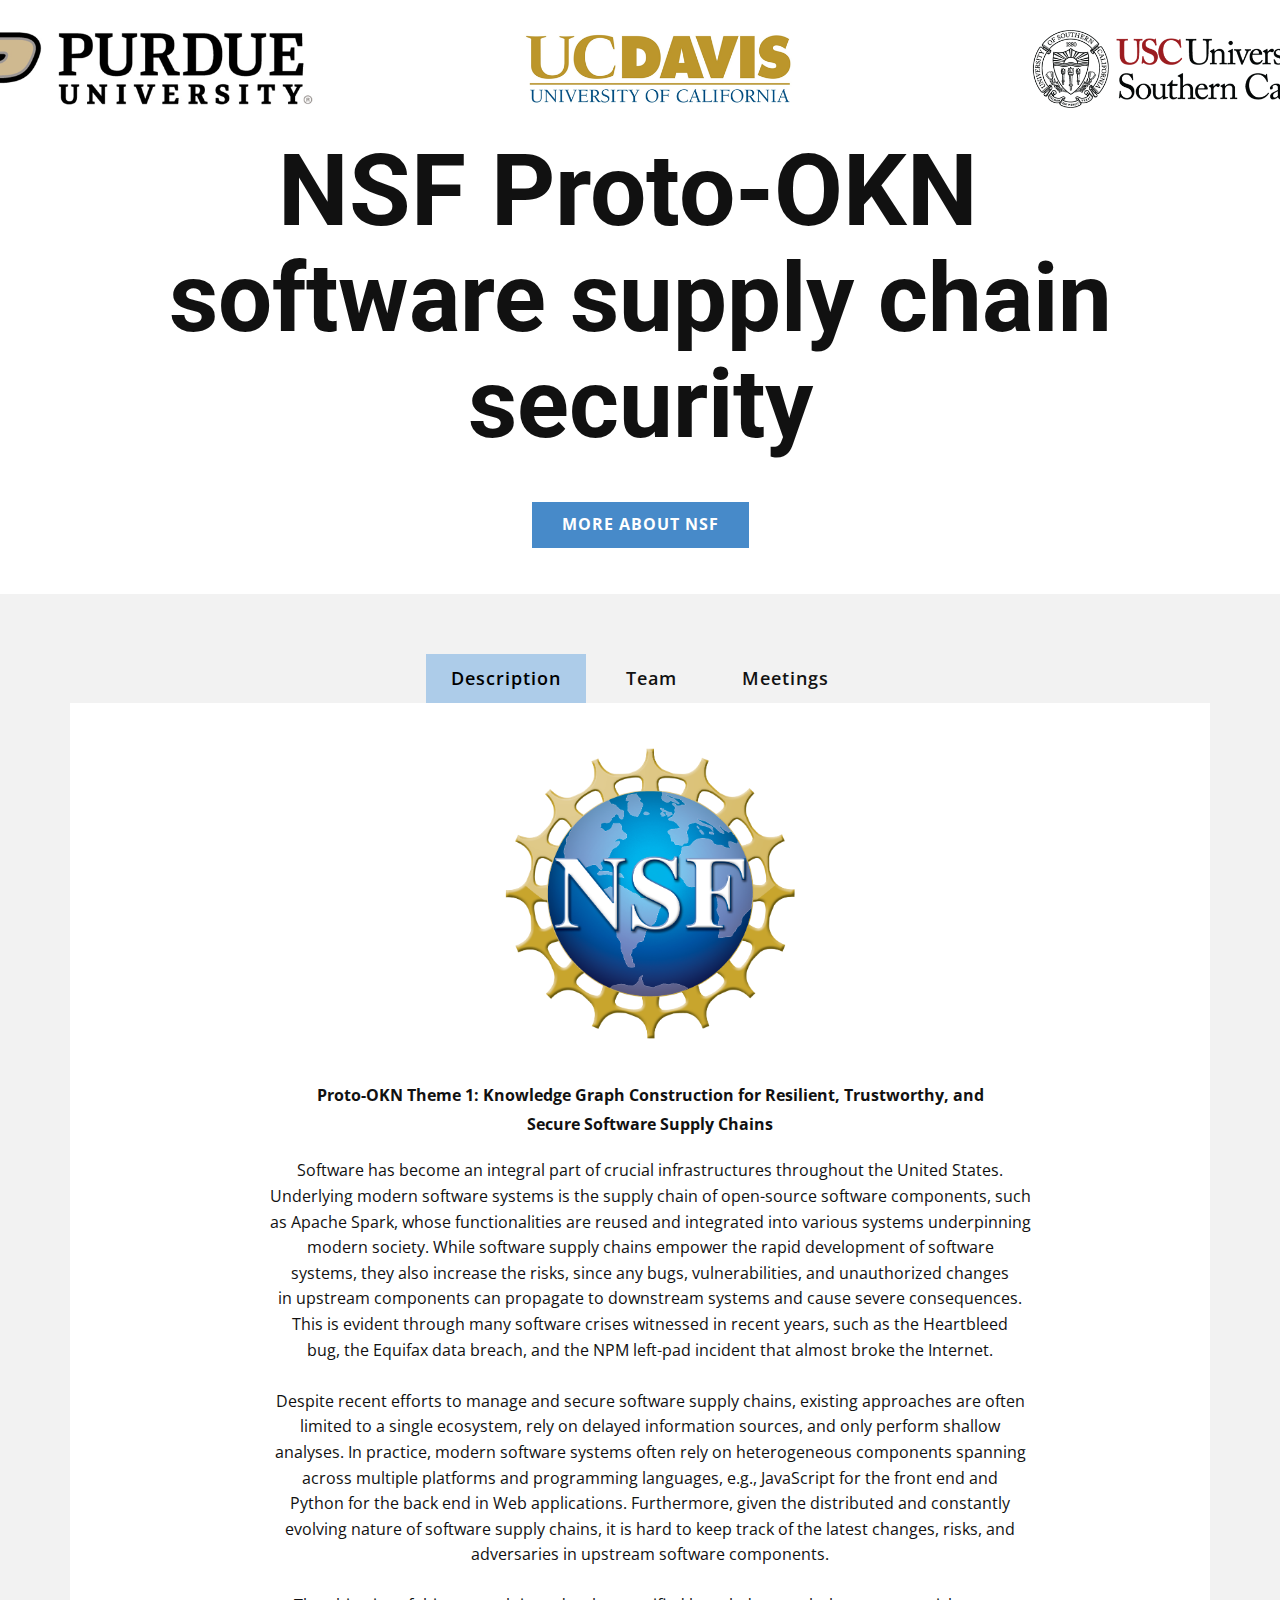
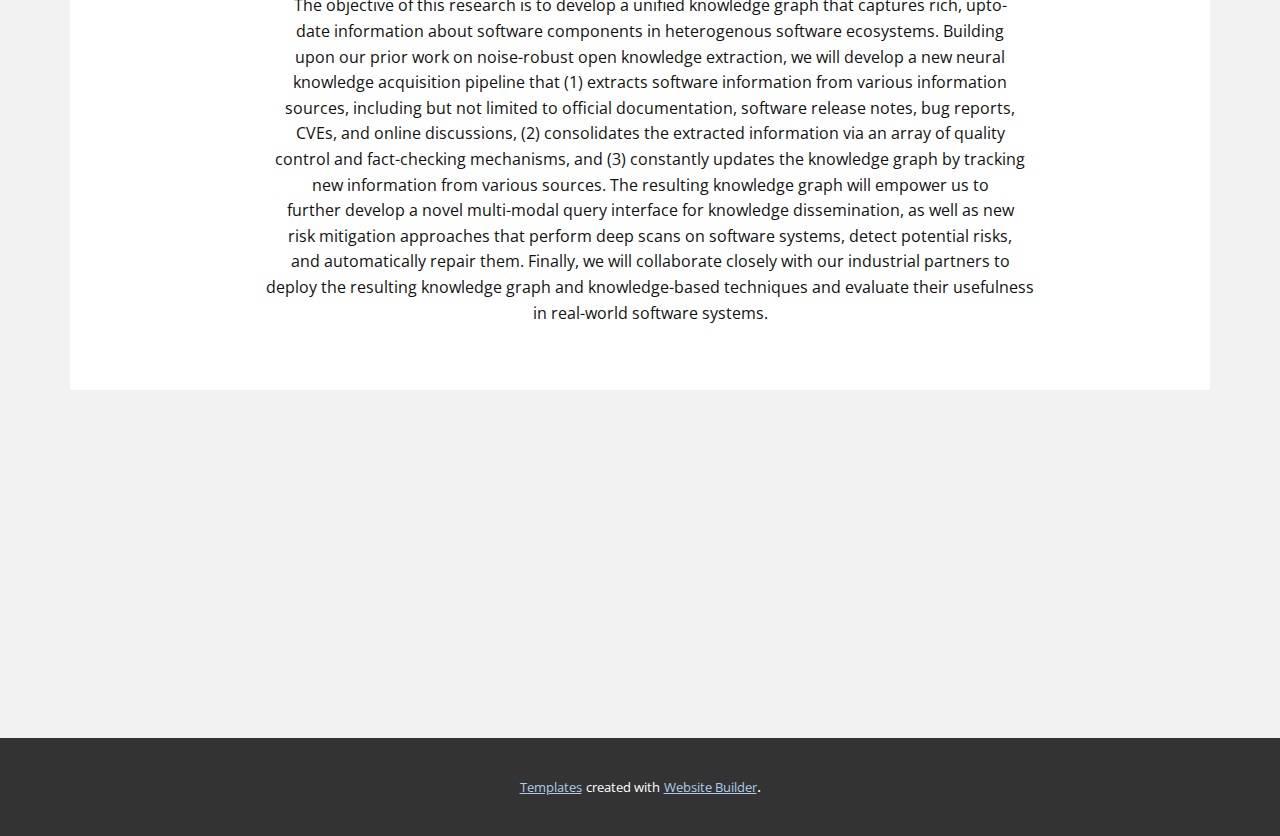
==== index.html @ a01bc88b "Add files via upload" ====
<!DOCTYPE html>
<html style="font-size: 16px;" lang="en"><head>
    <meta name="viewport" content="width=device-width, initial-scale=1.0">
    <meta charset="utf-8">
    <meta name="keywords" content="​NSF Proto-OKN&nbsp;software supply chain security">
    <meta name="description" content="">
    <title>Page 3</title>
    <link rel="stylesheet" href="nicepage.css" media="screen">
<link rel="stylesheet" href="Page-3.css" media="screen">
    <script class="u-script" type="text/javascript" src="jquery-1.9.1.min.js" defer=""></script>
    <script class="u-script" type="text/javascript" src="nicepage.js" defer=""></script>
    <meta name="generator" content="Nicepage 6.2.4, nicepage.com">
    <link id="u-theme-google-font" rel="stylesheet" href="https://fonts.googleapis.com/css?family=Roboto:100,100i,300,300i,400,400i,500,500i,700,700i,900,900i|Open+Sans:300,300i,400,400i,500,500i,600,600i,700,700i,800,800i">
    <link id="u-page-google-font" rel="stylesheet" href="https://fonts.googleapis.com/css?family=Oswald:200,300,400,500,600,700">
    
    
    
    
    
    <script type="application/ld+json">{
		"@context": "http://schema.org",
		"@type": "Organization",
		"name": "",
		"url": "/"
}</script>
    <meta name="theme-color" content="#478ac9">
    <meta property="og:title" content="Page 3">
    <meta property="og:type" content="website">
    <link rel="canonical" href="/">
  <meta data-intl-tel-input-cdn-path="intlTelInput/"></head>
  <body data-home-page="https://website6119954.nicepage.io/Page-3.html?version=a9d114f5-a11d-9f4c-55d5-42180e712c3d" data-home-page-title="Page 3" data-path-to-root="./" data-include-products="false" class="u-body u-xl-mode" data-lang="en">
    <section class="u-align-center u-clearfix u-section-1" src="" id="sec-9724">
      <div class="u-clearfix u-sheet u-sheet-1">
        <div class="u-gallery u-layout-grid u-lightbox u-no-transition u-show-text-none u-gallery-1">
          <div class="u-gallery-inner u-gallery-inner-1">
            <div class="u-effect-hover-zoom u-gallery-item u-shape-rectangle" data-animation-name="" data-animation-duration="0" data-animation-delay="0" data-animation-direction="" data-href="https://www.purdue.edu/" data-target="_blank">
              <div class="u-back-slide">
                <img class="u-back-image u-expanded u-image-contain" src="images/image-1.png" data-image-width="664" data-image-height="128">
              </div>
              <div class="u-over-slide u-shading u-over-slide-1"></div>
            </div>
            <div class="u-effect-hover-zoom u-gallery-item u-shape-rectangle" data-animation-name="" data-animation-duration="0" data-animation-delay="0" data-animation-direction="" data-href="https://www.ucdavis.edu/" data-target="_blank">
              <div class="u-back-slide">
                <img class="u-back-image u-expanded u-image-contain" src="images/image-2.png" data-image-width="518" data-image-height="149">
              </div>
              <div class="u-over-slide u-shading u-over-slide-2"></div>
            </div>
            <div class="u-effect-hover-zoom u-gallery-item u-shape-rectangle" data-animation-name="" data-animation-duration="0" data-animation-delay="0" data-animation-direction="" data-href="https://www.usc.edu/" data-target="_blank">
              <div class="u-back-slide">
                <img class="u-back-image u-expanded u-image-contain" src="images/image-3.png" data-image-width="656" data-image-height="151">
              </div>
              <div class="u-over-slide u-shading u-over-slide-3"></div>
            </div>
          </div>
        </div>
        <h1 class="u-hover-feature u-text u-title u-text-1">
          <span style="font-size: 6.25rem;">NSF Proto-OKN</span>&nbsp;<br>software supply chain security
        </h1>
        <a href="https://www.nsf.gov/" class="u-btn u-button-style u-hover-palette-1-dark-1 u-palette-1-base u-btn-1" target="_blank">More about nsf</a>
      </div>
      
    </section>
    <section class="u-align-center u-clearfix u-container-align-left u-grey-5 u-section-2" id="carousel_9026">
      <div class="u-clearfix u-sheet u-sheet-1">
        <div class="u-expanded-width u-tab-links-align-center u-tabs u-tabs-1">
          <ul class="u-spacing-15 u-tab-list u-unstyled" role="tablist"><li class="u-tab-item" role="presentation"><a class="active u-active-palette-1-light-2 u-button-style u-tab-link u-text-active-black u-text-body-color u-text-hover-grey-75 u-tab-link-1" id="link-tab-0da5" href="#tab-0da5" role="tab" aria-controls="tab-0da5" aria-selected="true">Description</a>
</li><li class="u-tab-item" role="presentation"><a class="u-active-palette-1-light-2 u-button-style u-tab-link u-text-active-black u-text-body-color u-text-hover-grey-75 u-tab-link-2" id="link-tab-14b7" href="#tab-14b7" role="tab" aria-controls="tab-14b7" aria-selected="false">Team</a>
</li><li class="u-tab-item" role="presentation"><a class="u-active-palette-1-light-2 u-button-style u-tab-link u-text-active-black u-text-body-color u-text-hover-grey-75 u-tab-link-3" id="link-tab-2917" href="#tab-2917" role="tab" aria-controls="tab-2917" aria-selected="false">Meetings</a>
</li></ul>
          <div class="u-tab-content">
            <div class="u-align-center u-container-style u-tab-active u-tab-pane u-white u-tab-pane-1" id="tab-0da5" role="tabpanel" aria-labelledby="link-tab-0da5">
              <div class="u-container-layout u-container-layout-1">
                <img class="u-image u-image-contain u-image-default u-image-1" src="images/image.png" alt="" data-image-width="1722" data-image-height="1731">
                <p class="u-text u-text-1" spellcheck="false"> Proto-OKN Theme 1: Knowledge Graph Construction for Resilient, Trustworthy, and <br>Secure Software Supply Chains
                </p>
                <p class="u-hover-feature u-text u-text-2"> Software has become an integral part of crucial infrastructures throughout the United States. Underlying modern software systems is the supply chain of open-source software components, such <br>as Apache Spark, whose functionalities are reused and integrated into various systems underpinning <br>modern society. While software supply chains empower the rapid development of software <br>systems, they also increase the risks, since any bugs, vulnerabilities, and unauthorized changes <br>in upstream components can propagate to downstream systems and cause severe consequences. <br>This is evident through many software crises witnessed in recent years, such as the Heartbleed <br>bug, the Equifax data breach, and the NPM left-pad incident that almost broke the Internet. <br>
                  <br>Despite recent efforts to manage and secure software supply chains, existing approaches are often <br>limited to a single ecosystem, rely on delayed information sources, and only perform shallow <br>analyses. In practice, modern software systems often rely on heterogeneous components spanning <br>across multiple platforms and programming languages, e.g., JavaScript for the front end and <br>Python for the back end in Web applications. Furthermore, given the distributed and constantly <br>evolving nature of software supply chains, it is hard to keep track of the latest changes, risks, and <br>adversaries in upstream software components.<br>
                  <br>The objective of this research is to develop a unified knowledge graph that captures rich, upto- <br>date information about software components in heterogenous software ecosystems. Building <br>upon our prior work on noise-robust open knowledge extraction, we will develop a new neural <br>knowledge acquisition pipeline that (1) extracts software information from various information <br>sources, including but not limited to official documentation, software release notes, bug reports, <br>CVEs, and online discussions, (2) consolidates the extracted information via an array of quality <br>control and fact-checking mechanisms, and (3) constantly updates the knowledge graph by tracking <br>new information from various sources. The resulting knowledge graph will empower us to <br>further develop a novel multi-modal query interface for knowledge dissemination, as well as new <br>risk mitigation approaches that perform deep scans on software systems, detect potential risks, <br>and automatically repair them. Finally, we will collaborate closely with our industrial partners to <br>deploy the resulting knowledge graph and knowledge-based techniques and evaluate their usefulness <br>in real-world software systems.
                </p>
              </div>
            </div>
            <div class="u-align-center u-container-style u-tab-pane u-white u-tab-pane-2" id="tab-14b7" role="tabpanel" aria-labelledby="link-tab-14b7">
              <div class="u-container-layout u-container-layout-2">
                <div class="u-expanded-width u-list u-list-1">
                  <div class="u-repeater u-repeater-1">
                    <div class="u-align-center u-border-8 u-border-no-bottom u-border-no-right u-border-no-top u-border-palette-1-base u-container-style u-grey-5 u-hover-feature u-list-item u-opacity u-opacity-60 u-repeater-item u-shape-rectangle u-list-item-1" data-href="https://tianyi-zhang.github.io/" data-target="_blank">
                      <div class="u-container-layout u-similar-container u-container-layout-3">
                        <h3 class="u-align-left u-text u-text-black u-text-3" spellcheck="false">Tianyi Zhang</h3>
                        <p class="u-align-left u-text u-text-grey-30 u-text-4"> Purdue University</p>
                      </div>
                    </div>
                    <div class="u-align-center u-border-8 u-border-no-bottom u-border-no-right u-border-no-top u-border-palette-1-base u-container-style u-grey-5 u-hover-feature u-list-item u-opacity u-opacity-60 u-repeater-item u-shape-rectangle u-list-item-2" data-href="https://muhaochen.github.io/" data-target="_blank">
                      <div class="u-container-layout u-similar-container u-container-layout-4">
                        <h3 class="u-align-left u-text u-text-black u-text-5" spellcheck="false">Muhao Chen</h3>
                        <p class="u-align-left u-text u-text-grey-30 u-text-6" spellcheck="false"> University of Southern California</p>
                      </div>
                    </div>
                    <div class="u-align-center u-border-8 u-border-no-bottom u-border-no-right u-border-no-top u-border-palette-1-base u-container-style u-grey-5 u-list-item u-opacity u-opacity-60 u-repeater-item u-shape-rectangle u-list-item-3" data-href="https://www.cs.purdue.edu/homes/xyzhang/" data-target="_blank">
                      <div class="u-container-layout u-similar-container u-container-layout-5">
                        <h3 class="u-align-left u-text u-text-black u-text-7" spellcheck="false">Xiangyu Zhang</h3>
                        <p class="u-align-left u-text u-text-grey-30 u-text-8"> Purdue University</p>
                      </div>
                    </div>
                    <div class="u-align-center u-border-8 u-border-no-bottom u-border-no-right u-border-no-top u-border-palette-1-base u-container-style u-grey-5 u-hover-feature u-list-item u-opacity u-opacity-60 u-repeater-item u-shape-rectangle u-list-item-4" data-href="https://shanzhenren.github.io/" data-target="_blank">
                      <div class="u-container-layout u-similar-container u-container-layout-6">
                        <h3 class="u-align-left u-text u-text-black u-text-9" spellcheck="false">Xiang Ren</h3>
                        <p class="u-align-left u-text u-text-grey-30 u-text-10"> University of Southern California</p>
                      </div>
                    </div>
                    <div class="u-align-center u-border-8 u-border-no-bottom u-border-no-right u-border-no-top u-border-palette-1-base u-container-style u-grey-5 u-list-item u-opacity u-opacity-60 u-repeater-item u-shape-rectangle u-list-item-5">
                      <div class="u-container-layout u-similar-container u-container-layout-7">
                        <h3 class="u-align-left u-text u-text-black u-text-11" spellcheck="false"> Hadi Askari</h3>
                        <p class="u-align-left u-text u-text-grey-30 u-text-12"> University of California, Davis</p>
                      </div>
                    </div>
                    <div class="u-align-center u-border-8 u-border-no-bottom u-border-no-right u-border-no-top u-border-palette-1-base u-container-style u-grey-5 u-list-item u-opacity u-opacity-60 u-repeater-item u-shape-rectangle u-list-item-6">
                      <div class="u-container-layout u-similar-container u-container-layout-8">
                        <h3 class="u-align-left u-text u-text-black u-text-13" spellcheck="false">Shushan Arakelyan</h3>
                        <p class="u-align-left u-text u-text-grey-30 u-text-14"> University of Southern California</p>
                      </div>
                    </div>
                    <div class="u-align-center u-border-8 u-border-no-bottom u-border-no-right u-border-no-top u-border-palette-1-base u-container-style u-grey-5 u-list-item u-opacity u-opacity-60 u-repeater-item u-shape-rectangle u-list-item-7">
                      <div class="u-container-layout u-similar-container u-container-layout-9">
                        <h3 class="u-align-left u-text u-text-black u-text-15" spellcheck="false"> Bonan Kou</h3>
                        <p class="u-align-left u-text u-text-grey-30 u-text-16"> Purdue University</p>
                      </div>
                    </div>
                    <div class="u-align-center u-border-8 u-border-no-bottom u-border-no-right u-border-no-top u-border-palette-1-base u-container-style u-grey-5 u-list-item u-opacity u-opacity-60 u-repeater-item u-shape-rectangle u-list-item-8">
                      <div class="u-container-layout u-similar-container u-container-layout-10">
                        <h3 class="u-align-left u-text u-text-black u-text-17" spellcheck="false">Yifeng Di</h3>
                        <p class="u-align-left u-text u-text-grey-30 u-text-18"> Purdue University</p>
                      </div>
                    </div>
                    <div class="u-align-center u-border-8 u-border-no-bottom u-border-no-right u-border-no-top u-border-palette-1-base u-container-style u-grey-5 u-list-item u-opacity u-opacity-60 u-repeater-item u-shape-rectangle u-list-item-9">
                      <div class="u-container-layout u-similar-container u-container-layout-11">
                        <h3 class="u-align-left u-text u-text-black u-text-19" spellcheck="false">Yuan Tian</h3>
                        <p class="u-align-left u-text u-text-grey-30 u-text-20"> Purdue University</p>
                      </div>
                    </div>
                    <div class="u-align-center u-border-8 u-border-no-bottom u-border-no-right u-border-no-top u-border-palette-1-base u-container-style u-grey-5 u-list-item u-opacity u-opacity-60 u-repeater-item u-shape-rectangle u-list-item-10">
                      <div class="u-container-layout u-similar-container u-container-layout-12">
                        <h3 class="u-align-left u-text u-text-black u-text-21" spellcheck="false"> Kalyan Salkar</h3>
                        <p class="u-align-left u-text u-text-grey-30 u-text-22">Purdue University</p>
                      </div>
                    </div>
                  </div>
                </div>
              </div>
            </div>
            <div class="u-align-center u-container-style u-tab-pane u-white u-tab-pane-3" id="tab-2917" role="tabpanel" aria-labelledby="link-tab-2917">
              <div class="u-container-layout u-container-layout-13">
                <h4 class="u-text u-text-default u-text-23">Tursday 7:00 PM Thursday</h4>
                <p class="u-text u-text-default u-text-24">Every other week</p>
              </div>
            </div>
          </div>
        </div>
      </div>
      
      
      
      
    </section>
    <section class="u-align-center u-clearfix u-grey-5 u-section-3" id="carousel_5233">
      <div class="u-clearfix u-sheet u-sheet-1"></div>
    </section>
    
    
    
    
    <section class="u-backlink u-clearfix u-grey-80">
      <a class="u-link" href="https://nicepage.com/templates" target="_blank">
        <span>Templates</span>
      </a>
      <p class="u-text">
        <span>created with</span>
      </p>
      <a class="u-link" href="https://nicepage.com/website-builder" target="_blank">
        <span>Website Builder</span>
      </a>. 
    </section>
  
</body></html>
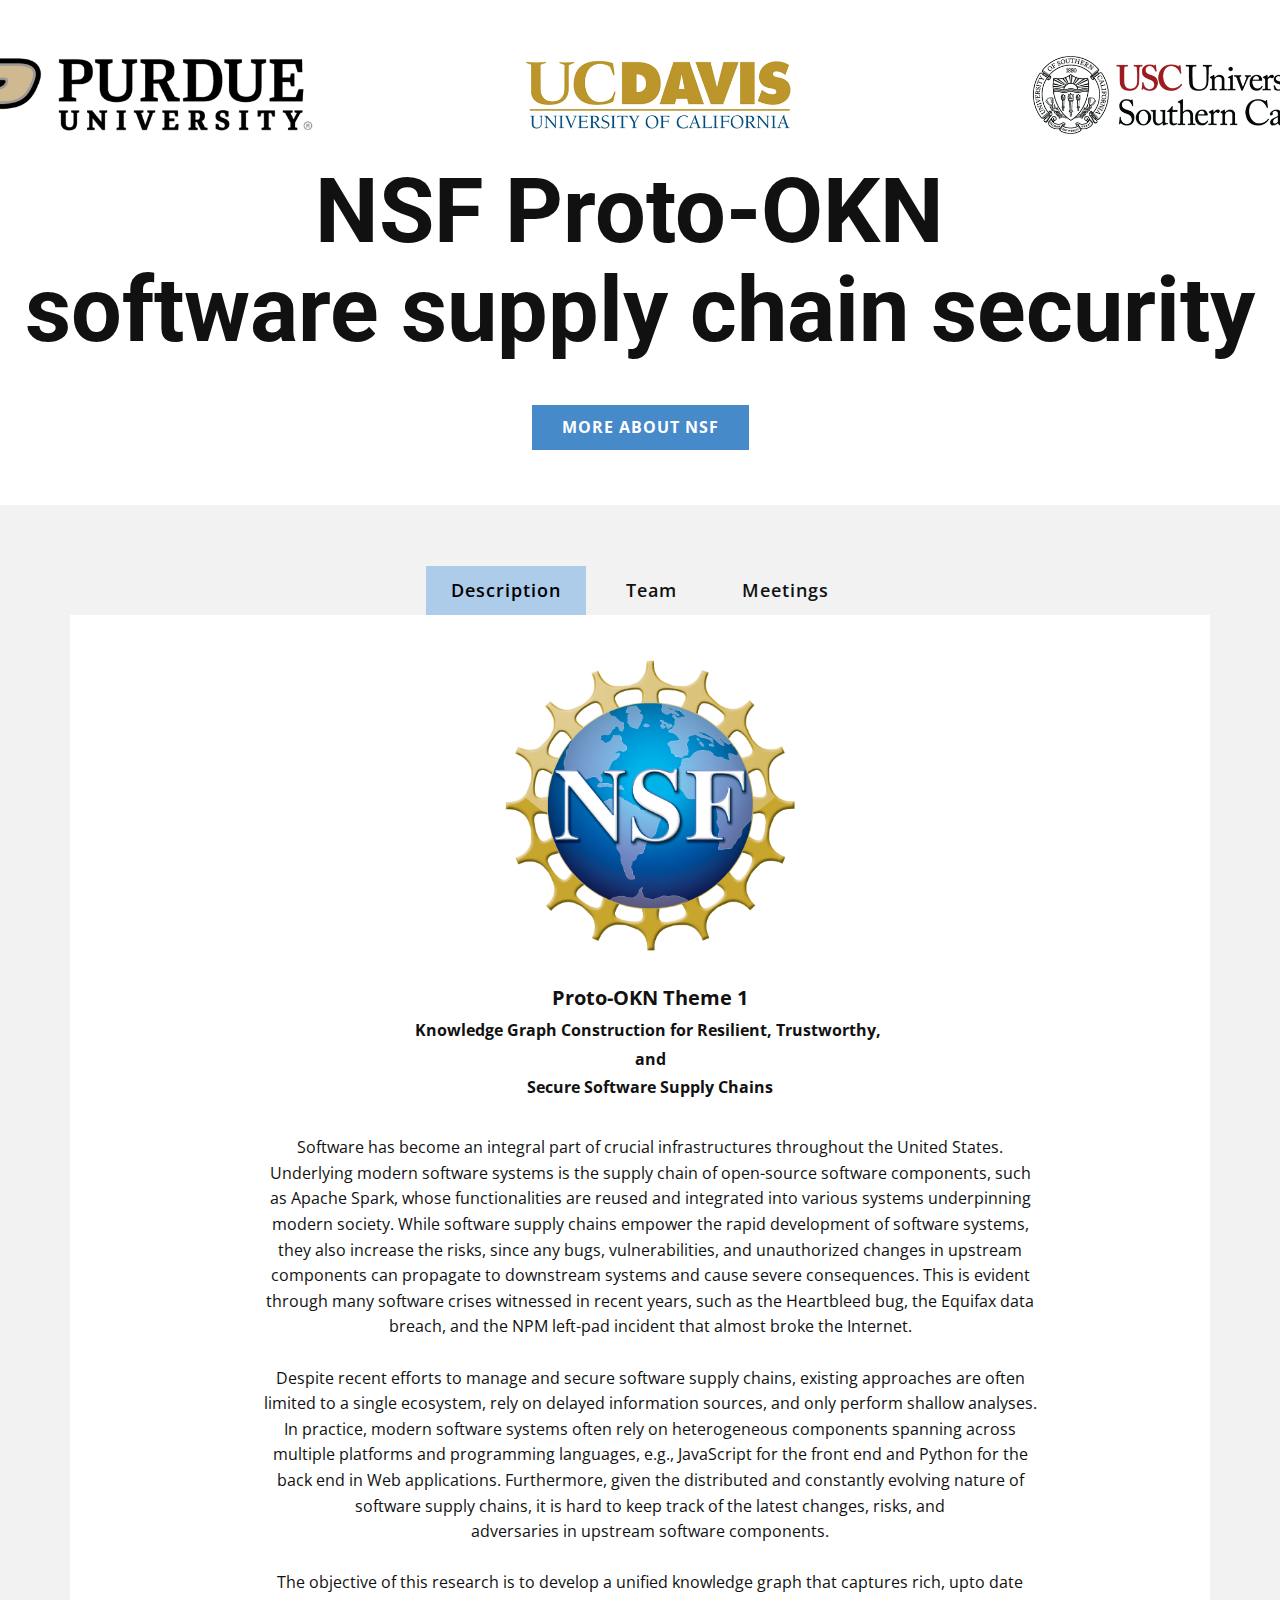
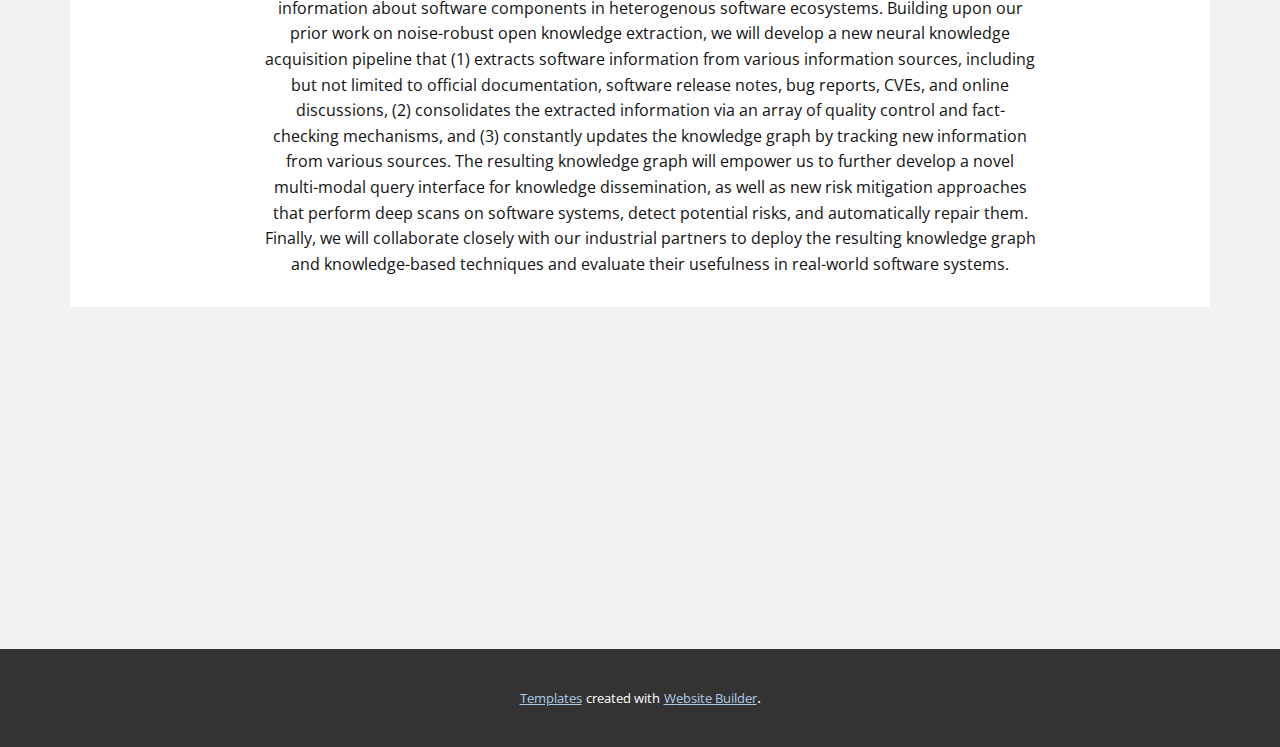
==== commit 7ccfdf1d: "Add files via upload" ====
--- a/index.html
+++ b/index.html
@@ -4,12 +4,12 @@
     <meta charset="utf-8">
     <meta name="keywords" content="​NSF Proto-OKN&nbsp;software supply chain security">
     <meta name="description" content="">
-    <title>Page 3</title>
+    <title>NSF - software chain supply</title>
     <link rel="stylesheet" href="nicepage.css" media="screen">
-<link rel="stylesheet" href="Page-3.css" media="screen">
-    <script class="u-script" type="text/javascript" src="jquery-1.9.1.min.js" defer=""></script>
+<link rel="stylesheet" href="NSF---software-chain-supply.css" media="screen">
+    <script class="u-script" type="text/javascript" src="jquery.js" defer=""></script>
     <script class="u-script" type="text/javascript" src="nicepage.js" defer=""></script>
-    <meta name="generator" content="Nicepage 6.2.4, nicepage.com">
+    <meta name="generator" content="Nicepage 6.2.1, nicepage.com">
     <link id="u-theme-google-font" rel="stylesheet" href="https://fonts.googleapis.com/css?family=Roboto:100,100i,300,300i,400,400i,500,500i,700,700i,900,900i|Open+Sans:300,300i,400,400i,500,500i,600,600i,700,700i,800,800i">
     <link id="u-page-google-font" rel="stylesheet" href="https://fonts.googleapis.com/css?family=Oswald:200,300,400,500,600,700">
     
@@ -20,18 +20,16 @@
     <script type="application/ld+json">{
 		"@context": "http://schema.org",
 		"@type": "Organization",
-		"name": "",
-		"url": "/"
+		"name": "WebSite6119954"
 }</script>
     <meta name="theme-color" content="#478ac9">
-    <meta property="og:title" content="Page 3">
+    <meta property="og:title" content="NSF - software chain supply">
     <meta property="og:type" content="website">
-    <link rel="canonical" href="/">
   <meta data-intl-tel-input-cdn-path="intlTelInput/"></head>
-  <body data-home-page="https://website6119954.nicepage.io/Page-3.html?version=a9d114f5-a11d-9f4c-55d5-42180e712c3d" data-home-page-title="Page 3" data-path-to-root="./" data-include-products="false" class="u-body u-xl-mode" data-lang="en">
+  <body data-home-page="NSF---software-chain-supply.html" data-home-page-title="NSF - software chain supply" data-path-to-root="./" data-include-products="false" class="u-body u-xl-mode" data-lang="en">
     <section class="u-align-center u-clearfix u-section-1" src="" id="sec-9724">
-      <div class="u-clearfix u-sheet u-sheet-1">
-        <div class="u-gallery u-layout-grid u-lightbox u-no-transition u-show-text-none u-gallery-1">
+      <div class="u-clearfix u-sheet u-valign-middle-lg u-valign-middle-xl u-sheet-1">
+        <div class="u-expanded-width-lg u-expanded-width-md u-expanded-width-sm u-expanded-width-xs u-gallery u-hidden-md u-hidden-sm u-layout-grid u-lightbox u-no-transition u-show-text-none u-gallery-1">
           <div class="u-gallery-inner u-gallery-inner-1">
             <div class="u-effect-hover-zoom u-gallery-item u-shape-rectangle" data-animation-name="" data-animation-duration="0" data-animation-delay="0" data-animation-direction="" data-href="https://www.purdue.edu/" data-target="_blank">
               <div class="u-back-slide">
@@ -53,14 +51,121 @@
             </div>
           </div>
         </div>
-        <h1 class="u-hover-feature u-text u-title u-text-1">
-          <span style="font-size: 6.25rem;">NSF Proto-OKN</span>&nbsp;<br>software supply chain security
+        <h1 class="u-hidden-md u-hidden-sm u-hidden-xs u-hover-feature u-text u-title u-text-1"> NSF Proto-OKN&nbsp;<br>software supply chain security
         </h1>
         <a href="https://www.nsf.gov/" class="u-btn u-button-style u-hover-palette-1-dark-1 u-palette-1-base u-btn-1" target="_blank">More about nsf</a>
+        <div class="custom-expanded u-expanded-width-lg u-expanded-width-md u-gallery u-hidden-lg u-hidden-md u-hidden-xl u-hidden-xs u-layout-horizontal u-lightbox u-no-transition u-show-text-none u-width-fixed u-gallery-2" id="carousel-a2e9">
+          <div class="u-gallery-inner u-gallery-inner-2" role="listbox"><div class="u-effect-hover-zoom u-gallery-item u-shape-rectangle u-gallery-item-4" data-animation-name="" data-animation-duration="0" data-animation-delay="0" data-animation-direction="" data-href="https://www.purdue.edu/" data-target="_blank"><div class="u-back-slide"><img class="u-back-image u-image-contain u-back-image-4" src="images/image-1.png" data-image-width="664" data-image-height="128">
+</div><div class="u-align-center-sm u-align-center-xs u-over-slide u-shading u-over-slide-4"></div>
+</div><div class="u-effect-hover-zoom u-gallery-item u-shape-rectangle u-gallery-item-5" data-animation-name="" data-animation-duration="0" data-animation-delay="0" data-animation-direction="" data-href="https://www.ucdavis.edu/" data-target="_blank"><div class="u-back-slide"><img class="u-back-image u-image-contain u-back-image-5" src="images/image-2.png" data-image-width="518" data-image-height="149">
+</div><div class="u-align-center-sm u-align-center-xs u-over-slide u-shading u-over-slide-5"></div>
+</div><div class="u-effect-hover-zoom u-gallery-item u-shape-rectangle u-gallery-item-6" data-animation-name="" data-animation-duration="0" data-animation-delay="0" data-animation-direction="" data-href="https://www.usc.edu/" data-target="_blank"><div class="u-back-slide"><img class="u-back-image u-image-contain u-back-image-6" src="images/image-3.png" data-image-width="656" data-image-height="151">
+</div><div class="u-align-center-sm u-align-center-xs u-over-slide u-shading u-over-slide-6"></div>
+</div></div>
+          <a class="u-absolute-vcenter u-gallery-nav u-gallery-nav-prev u-grey-70 u-icon-circle u-opacity u-opacity-70 u-spacing-10 u-text-white u-gallery-nav-1" href="#" role="button">
+            <span aria-hidden="true">
+              <svg viewBox="0 0 451.847 451.847"><path d="M97.141,225.92c0-8.095,3.091-16.192,9.259-22.366L300.689,9.27c12.359-12.359,32.397-12.359,44.751,0
+c12.354,12.354,12.354,32.388,0,44.748L173.525,225.92l171.903,171.909c12.354,12.354,12.354,32.391,0,44.744
+c-12.354,12.365-32.386,12.365-44.745,0l-194.29-194.281C100.226,242.115,97.141,234.018,97.141,225.92z"></path></svg>
+            </span>
+            <span class="sr-only">
+              <svg viewBox="0 0 451.847 451.847"><path d="M97.141,225.92c0-8.095,3.091-16.192,9.259-22.366L300.689,9.27c12.359-12.359,32.397-12.359,44.751,0
+c12.354,12.354,12.354,32.388,0,44.748L173.525,225.92l171.903,171.909c12.354,12.354,12.354,32.391,0,44.744
+c-12.354,12.365-32.386,12.365-44.745,0l-194.29-194.281C100.226,242.115,97.141,234.018,97.141,225.92z"></path></svg>
+            </span>
+          </a>
+          <a class="u-absolute-vcenter u-gallery-nav u-gallery-nav-next u-grey-70 u-icon-circle u-opacity u-opacity-70 u-spacing-10 u-text-white u-gallery-nav-2" href="#" role="button">
+            <span aria-hidden="true">
+              <svg viewBox="0 0 451.846 451.847"><path d="M345.441,248.292L151.154,442.573c-12.359,12.365-32.397,12.365-44.75,0c-12.354-12.354-12.354-32.391,0-44.744
+L278.318,225.92L106.409,54.017c-12.354-12.359-12.354-32.394,0-44.748c12.354-12.359,32.391-12.359,44.75,0l194.287,194.284
+c6.177,6.18,9.262,14.271,9.262,22.366C354.708,234.018,351.617,242.115,345.441,248.292z"></path></svg>
+            </span>
+            <span class="sr-only">
+              <svg viewBox="0 0 451.846 451.847"><path d="M345.441,248.292L151.154,442.573c-12.359,12.365-32.397,12.365-44.75,0c-12.354-12.354-12.354-32.391,0-44.744
+L278.318,225.92L106.409,54.017c-12.354-12.359-12.354-32.394,0-44.748c12.354-12.359,32.391-12.359,44.75,0l194.287,194.284
+c6.177,6.18,9.262,14.271,9.262,22.366C354.708,234.018,351.617,242.115,345.441,248.292z"></path></svg>
+            </span>
+          </a>
+        </div>
+        <div class="custom-expanded u-expanded-width-lg u-expanded-width-md u-gallery u-hidden-lg u-hidden-md u-hidden-sm u-hidden-xl u-layout-horizontal u-lightbox u-no-transition u-show-text-none u-width-fixed u-gallery-3" id="carousel-a2e9">
+          <div class="u-gallery-inner u-gallery-inner-3" role="listbox"><div class="u-effect-hover-zoom u-gallery-item u-shape-rectangle u-gallery-item-7" data-animation-name="" data-animation-duration="0" data-animation-delay="0" data-animation-direction="" data-href="https://www.purdue.edu/" data-target="_blank"><div class="u-back-slide"><img class="u-back-image u-image-contain u-back-image-7" src="images/image-1.png" data-image-width="664" data-image-height="128">
+</div><div class="u-align-center-sm u-align-center-xs u-over-slide u-shading u-over-slide-7"></div>
+</div><div class="u-effect-hover-zoom u-gallery-item u-shape-rectangle u-gallery-item-8" data-animation-name="" data-animation-duration="0" data-animation-delay="0" data-animation-direction="" data-href="https://www.ucdavis.edu/" data-target="_blank"><div class="u-back-slide"><img class="u-back-image u-image-contain u-back-image-8" src="images/image-2.png" data-image-width="518" data-image-height="149">
+</div><div class="u-align-center-sm u-align-center-xs u-over-slide u-shading u-over-slide-8"></div>
+</div><div class="u-effect-hover-zoom u-gallery-item u-shape-rectangle u-gallery-item-9" data-animation-name="" data-animation-duration="0" data-animation-delay="0" data-animation-direction="" data-href="https://www.usc.edu/" data-target="_blank"><div class="u-back-slide"><img class="u-back-image u-image-contain u-back-image-9" src="images/image-3.png" data-image-width="656" data-image-height="151">
+</div><div class="u-align-center-sm u-align-center-xs u-over-slide u-shading u-over-slide-9"></div>
+</div></div>
+          <a class="u-absolute-vcenter u-gallery-nav u-gallery-nav-prev u-grey-70 u-icon-circle u-opacity u-opacity-70 u-spacing-10 u-text-white u-gallery-nav-3" href="#" role="button">
+            <span aria-hidden="true">
+              <svg viewBox="0 0 451.847 451.847"><path d="M97.141,225.92c0-8.095,3.091-16.192,9.259-22.366L300.689,9.27c12.359-12.359,32.397-12.359,44.751,0
+c12.354,12.354,12.354,32.388,0,44.748L173.525,225.92l171.903,171.909c12.354,12.354,12.354,32.391,0,44.744
+c-12.354,12.365-32.386,12.365-44.745,0l-194.29-194.281C100.226,242.115,97.141,234.018,97.141,225.92z"></path></svg>
+            </span>
+            <span class="sr-only">
+              <svg viewBox="0 0 451.847 451.847"><path d="M97.141,225.92c0-8.095,3.091-16.192,9.259-22.366L300.689,9.27c12.359-12.359,32.397-12.359,44.751,0
+c12.354,12.354,12.354,32.388,0,44.748L173.525,225.92l171.903,171.909c12.354,12.354,12.354,32.391,0,44.744
+c-12.354,12.365-32.386,12.365-44.745,0l-194.29-194.281C100.226,242.115,97.141,234.018,97.141,225.92z"></path></svg>
+            </span>
+          </a>
+          <a class="u-absolute-vcenter u-gallery-nav u-gallery-nav-next u-grey-70 u-icon-circle u-opacity u-opacity-70 u-spacing-10 u-text-white u-gallery-nav-4" href="#" role="button">
+            <span aria-hidden="true">
+              <svg viewBox="0 0 451.846 451.847"><path d="M345.441,248.292L151.154,442.573c-12.359,12.365-32.397,12.365-44.75,0c-12.354-12.354-12.354-32.391,0-44.744
+L278.318,225.92L106.409,54.017c-12.354-12.359-12.354-32.394,0-44.748c12.354-12.359,32.391-12.359,44.75,0l194.287,194.284
+c6.177,6.18,9.262,14.271,9.262,22.366C354.708,234.018,351.617,242.115,345.441,248.292z"></path></svg>
+            </span>
+            <span class="sr-only">
+              <svg viewBox="0 0 451.846 451.847"><path d="M345.441,248.292L151.154,442.573c-12.359,12.365-32.397,12.365-44.75,0c-12.354-12.354-12.354-32.391,0-44.744
+L278.318,225.92L106.409,54.017c-12.354-12.359-12.354-32.394,0-44.748c12.354-12.359,32.391-12.359,44.75,0l194.287,194.284
+c6.177,6.18,9.262,14.271,9.262,22.366C354.708,234.018,351.617,242.115,345.441,248.292z"></path></svg>
+            </span>
+          </a>
+        </div>
+        <h1 class="u-hidden-lg u-hidden-md u-hidden-xl u-hidden-xs u-hover-feature u-text u-title u-text-2"> NSF Proto-OKN&nbsp;<br>software supply chain security
+        </h1>
+        <div class="u-expanded-width-lg u-expanded-width-md u-expanded-width-sm u-expanded-width-xs u-gallery u-hidden-lg u-hidden-sm u-hidden-xl u-hidden-xs u-layout-horizontal u-lightbox u-no-transition u-show-text-none u-width-fixed u-gallery-4" id="carousel-c948">
+          <div class="u-gallery-inner u-gallery-inner-4" role="listbox"><div class="u-effect-hover-zoom u-gallery-item u-shape-rectangle u-gallery-item-10" data-animation-name="" data-animation-duration="0" data-animation-delay="0" data-animation-direction="" data-href="https://www.purdue.edu/" data-target="_blank"><div class="u-back-slide"><img class="u-back-image u-image-contain u-back-image-10" src="images/image-1.png" data-image-width="664" data-image-height="128">
+</div><div class="u-over-slide u-shading u-over-slide-10"></div>
+</div><div class="u-effect-hover-zoom u-gallery-item u-shape-rectangle u-gallery-item-11" data-animation-name="" data-animation-duration="0" data-animation-delay="0" data-animation-direction="" data-href="https://www.ucdavis.edu/" data-target="_blank"><div class="u-back-slide"><img class="u-back-image u-image-contain u-back-image-11" src="images/image-2.png" data-image-width="518" data-image-height="149">
+</div><div class="u-over-slide u-shading u-over-slide-11"></div>
+</div><div class="u-effect-hover-zoom u-gallery-item u-shape-rectangle u-gallery-item-12" data-animation-name="" data-animation-duration="0" data-animation-delay="0" data-animation-direction="" data-href="https://www.usc.edu/" data-target="_blank"><div class="u-back-slide"><img class="u-back-image u-image-contain u-back-image-12" src="images/image-3.png" data-image-width="656" data-image-height="151">
+</div><div class="u-over-slide u-shading u-over-slide-12"></div>
+</div></div>
+          <a class="u-absolute-vcenter u-gallery-nav u-gallery-nav-prev u-grey-70 u-icon-circle u-opacity u-opacity-70 u-spacing-10 u-text-white u-gallery-nav-5" href="#" role="button">
+            <span aria-hidden="true">
+              <svg viewBox="0 0 451.847 451.847"><path d="M97.141,225.92c0-8.095,3.091-16.192,9.259-22.366L300.689,9.27c12.359-12.359,32.397-12.359,44.751,0
+c12.354,12.354,12.354,32.388,0,44.748L173.525,225.92l171.903,171.909c12.354,12.354,12.354,32.391,0,44.744
+c-12.354,12.365-32.386,12.365-44.745,0l-194.29-194.281C100.226,242.115,97.141,234.018,97.141,225.92z"></path></svg>
+            </span>
+            <span class="sr-only">
+              <svg viewBox="0 0 451.847 451.847"><path d="M97.141,225.92c0-8.095,3.091-16.192,9.259-22.366L300.689,9.27c12.359-12.359,32.397-12.359,44.751,0
+c12.354,12.354,12.354,32.388,0,44.748L173.525,225.92l171.903,171.909c12.354,12.354,12.354,32.391,0,44.744
+c-12.354,12.365-32.386,12.365-44.745,0l-194.29-194.281C100.226,242.115,97.141,234.018,97.141,225.92z"></path></svg>
+            </span>
+          </a>
+          <a class="u-absolute-vcenter u-gallery-nav u-gallery-nav-next u-grey-70 u-icon-circle u-opacity u-opacity-70 u-spacing-10 u-text-white u-gallery-nav-6" href="#" role="button">
+            <span aria-hidden="true">
+              <svg viewBox="0 0 451.846 451.847"><path d="M345.441,248.292L151.154,442.573c-12.359,12.365-32.397,12.365-44.75,0c-12.354-12.354-12.354-32.391,0-44.744
+L278.318,225.92L106.409,54.017c-12.354-12.359-12.354-32.394,0-44.748c12.354-12.359,32.391-12.359,44.75,0l194.287,194.284
+c6.177,6.18,9.262,14.271,9.262,22.366C354.708,234.018,351.617,242.115,345.441,248.292z"></path></svg>
+            </span>
+            <span class="sr-only">
+              <svg viewBox="0 0 451.846 451.847"><path d="M345.441,248.292L151.154,442.573c-12.359,12.365-32.397,12.365-44.75,0c-12.354-12.354-12.354-32.391,0-44.744
+L278.318,225.92L106.409,54.017c-12.354-12.359-12.354-32.394,0-44.748c12.354-12.359,32.391-12.359,44.75,0l194.287,194.284
+c6.177,6.18,9.262,14.271,9.262,22.366C354.708,234.018,351.617,242.115,345.441,248.292z"></path></svg>
+            </span>
+          </a>
+        </div>
+        <h1 class="u-hidden-lg u-hidden-sm u-hidden-xl u-hidden-xs u-hover-feature u-text u-title u-text-3"> NSF Proto-OKN&nbsp;<br>software supply chain security
+        </h1>
+        <h1 class="u-hidden-lg u-hidden-md u-hidden-sm u-hidden-xl u-hover-feature u-text u-title u-text-4"> NSF Proto-OKN&nbsp;<br>software supply chain security
+        </h1>
       </div>
       
+      
+      
+      
     </section>
-    <section class="u-align-center u-clearfix u-container-align-left u-grey-5 u-section-2" id="carousel_9026">
+    <section class="u-align-center u-clearfix u-container-align-left-lg u-container-align-left-md u-container-align-left-sm u-container-align-left-xl u-grey-5 u-section-2" id="carousel_9026">
       <div class="u-clearfix u-sheet u-sheet-1">
         <div class="u-expanded-width u-tab-links-align-center u-tabs u-tabs-1">
           <ul class="u-spacing-15 u-tab-list u-unstyled" role="tablist"><li class="u-tab-item" role="presentation"><a class="active u-active-palette-1-light-2 u-button-style u-tab-link u-text-active-black u-text-body-color u-text-hover-grey-75 u-tab-link-1" id="link-tab-0da5" href="#tab-0da5" role="tab" aria-controls="tab-0da5" aria-selected="true">Description</a>
@@ -69,13 +174,37 @@
 </li></ul>
           <div class="u-tab-content">
             <div class="u-align-center u-container-style u-tab-active u-tab-pane u-white u-tab-pane-1" id="tab-0da5" role="tabpanel" aria-labelledby="link-tab-0da5">
-              <div class="u-container-layout u-container-layout-1">
+              <div class="u-container-layout u-valign-top-md u-valign-top-sm u-container-layout-1">
                 <img class="u-image u-image-contain u-image-default u-image-1" src="images/image.png" alt="" data-image-width="1722" data-image-height="1731">
-                <p class="u-text u-text-1" spellcheck="false"> Proto-OKN Theme 1: Knowledge Graph Construction for Resilient, Trustworthy, and <br>Secure Software Supply Chains
+                <p class="u-text u-text-1" spellcheck="false">
+                  <span style="font-size: 1.25rem;"> Proto-OKN Theme 1</span>
+                  <br>Knowledge Graph Construction for Resilient, Trustworthy,&nbsp;<br>and <br>Secure Software Supply Chains
                 </p>
-                <p class="u-hover-feature u-text u-text-2"> Software has become an integral part of crucial infrastructures throughout the United States. Underlying modern software systems is the supply chain of open-source software components, such <br>as Apache Spark, whose functionalities are reused and integrated into various systems underpinning <br>modern society. While software supply chains empower the rapid development of software <br>systems, they also increase the risks, since any bugs, vulnerabilities, and unauthorized changes <br>in upstream components can propagate to downstream systems and cause severe consequences. <br>This is evident through many software crises witnessed in recent years, such as the Heartbleed <br>bug, the Equifax data breach, and the NPM left-pad incident that almost broke the Internet. <br>
-                  <br>Despite recent efforts to manage and secure software supply chains, existing approaches are often <br>limited to a single ecosystem, rely on delayed information sources, and only perform shallow <br>analyses. In practice, modern software systems often rely on heterogeneous components spanning <br>across multiple platforms and programming languages, e.g., JavaScript for the front end and <br>Python for the back end in Web applications. Furthermore, given the distributed and constantly <br>evolving nature of software supply chains, it is hard to keep track of the latest changes, risks, and <br>adversaries in upstream software components.<br>
-                  <br>The objective of this research is to develop a unified knowledge graph that captures rich, upto- <br>date information about software components in heterogenous software ecosystems. Building <br>upon our prior work on noise-robust open knowledge extraction, we will develop a new neural <br>knowledge acquisition pipeline that (1) extracts software information from various information <br>sources, including but not limited to official documentation, software release notes, bug reports, <br>CVEs, and online discussions, (2) consolidates the extracted information via an array of quality <br>control and fact-checking mechanisms, and (3) constantly updates the knowledge graph by tracking <br>new information from various sources. The resulting knowledge graph will empower us to <br>further develop a novel multi-modal query interface for knowledge dissemination, as well as new <br>risk mitigation approaches that perform deep scans on software systems, detect potential risks, <br>and automatically repair them. Finally, we will collaborate closely with our industrial partners to <br>deploy the resulting knowledge graph and knowledge-based techniques and evaluate their usefulness <br>in real-world software systems.
+                <p class="u-hover-feature u-text u-text-2"> Software has become an integral part of crucial infrastructures throughout the United States. Underlying modern software systems is the supply chain of open-source software components, such
+as Apache Spark, whose functionalities are reused and integrated into various systems underpinning
+modern society. While software supply chains empower the rapid development of software
+systems, they also increase the risks, since any bugs, vulnerabilities, and unauthorized changes
+in upstream components can propagate to downstream systems and cause severe consequences.
+This is evident through many software crises witnessed in recent years, such as the Heartbleed
+bug, the Equifax data breach, and the NPM left-pad incident that almost broke the Internet. <br>
+                  <br>Despite recent efforts to manage and secure software supply chains, existing approaches are often
+limited to a single ecosystem, rely on delayed information sources, and only perform shallow
+analyses. In practice, modern software systems often rely on heterogeneous components spanning
+across multiple platforms and programming languages, e.g., JavaScript for the front end and
+Python for the back end in Web applications. Furthermore, given the distributed and constantly
+evolving nature of software supply chains, it is hard to keep track of the latest changes, risks, and <br>adversaries in upstream software components.<br>
+                  <br>The objective of this research is to develop a unified knowledge graph that captures rich, upto date information about software components in heterogenous software ecosystems. Building
+upon our prior work on noise-robust open knowledge extraction, we will develop a new neural
+knowledge acquisition pipeline that (1) extracts software information from various information
+sources, including but not limited to official documentation, software release notes, bug reports,
+CVEs, and online discussions, (2) consolidates the extracted information via an array of quality
+control and fact-checking mechanisms, and (3) constantly updates the knowledge graph by tracking
+new information from various sources. The resulting knowledge graph will empower us to
+further develop a novel multi-modal query interface for knowledge dissemination, as well as new
+risk mitigation approaches that perform deep scans on software systems, detect potential risks,
+and automatically repair them. Finally, we will collaborate closely with our industrial partners to
+deploy the resulting knowledge graph and knowledge-based techniques and evaluate their usefulness
+in real-world software systems.
                 </p>
               </div>
             </div>
@@ -83,61 +212,61 @@
               <div class="u-container-layout u-container-layout-2">
                 <div class="u-expanded-width u-list u-list-1">
                   <div class="u-repeater u-repeater-1">
-                    <div class="u-align-center u-border-8 u-border-no-bottom u-border-no-right u-border-no-top u-border-palette-1-base u-container-style u-grey-5 u-hover-feature u-list-item u-opacity u-opacity-60 u-repeater-item u-shape-rectangle u-list-item-1" data-href="https://tianyi-zhang.github.io/" data-target="_blank">
+                    <div class="u-align-center u-border-6 u-border-no-bottom u-border-no-right u-border-no-top u-border-palette-1-base u-container-style u-grey-5 u-hover-feature u-list-item u-opacity u-opacity-45 u-radius u-repeater-item u-shape-round u-list-item-1" data-href="https://tianyi-zhang.github.io/" data-target="_blank">
                       <div class="u-container-layout u-similar-container u-container-layout-3">
                         <h3 class="u-align-left u-text u-text-black u-text-3" spellcheck="false">Tianyi Zhang</h3>
                         <p class="u-align-left u-text u-text-grey-30 u-text-4"> Purdue University</p>
                       </div>
                     </div>
-                    <div class="u-align-center u-border-8 u-border-no-bottom u-border-no-right u-border-no-top u-border-palette-1-base u-container-style u-grey-5 u-hover-feature u-list-item u-opacity u-opacity-60 u-repeater-item u-shape-rectangle u-list-item-2" data-href="https://muhaochen.github.io/" data-target="_blank">
+                    <div class="u-align-center u-border-6 u-border-no-bottom u-border-no-right u-border-no-top u-border-palette-1-base u-container-style u-grey-5 u-hover-feature u-list-item u-opacity u-opacity-45 u-radius u-repeater-item u-shape-round u-list-item-2" data-href="https://muhaochen.github.io/" data-target="_blank">
                       <div class="u-container-layout u-similar-container u-container-layout-4">
                         <h3 class="u-align-left u-text u-text-black u-text-5" spellcheck="false">Muhao Chen</h3>
                         <p class="u-align-left u-text u-text-grey-30 u-text-6" spellcheck="false"> University of Southern California</p>
                       </div>
                     </div>
-                    <div class="u-align-center u-border-8 u-border-no-bottom u-border-no-right u-border-no-top u-border-palette-1-base u-container-style u-grey-5 u-list-item u-opacity u-opacity-60 u-repeater-item u-shape-rectangle u-list-item-3" data-href="https://www.cs.purdue.edu/homes/xyzhang/" data-target="_blank">
+                    <div class="u-align-center u-border-6 u-border-no-bottom u-border-no-right u-border-no-top u-border-palette-1-base u-container-style u-grey-5 u-list-item u-opacity u-opacity-45 u-radius u-repeater-item u-shape-round u-list-item-3" data-href="https://www.cs.purdue.edu/homes/xyzhang/" data-target="_blank">
                       <div class="u-container-layout u-similar-container u-container-layout-5">
                         <h3 class="u-align-left u-text u-text-black u-text-7" spellcheck="false">Xiangyu Zhang</h3>
                         <p class="u-align-left u-text u-text-grey-30 u-text-8"> Purdue University</p>
                       </div>
                     </div>
-                    <div class="u-align-center u-border-8 u-border-no-bottom u-border-no-right u-border-no-top u-border-palette-1-base u-container-style u-grey-5 u-hover-feature u-list-item u-opacity u-opacity-60 u-repeater-item u-shape-rectangle u-list-item-4" data-href="https://shanzhenren.github.io/" data-target="_blank">
+                    <div class="u-align-center u-border-6 u-border-no-bottom u-border-no-right u-border-no-top u-border-palette-1-base u-container-style u-grey-5 u-hover-feature u-list-item u-opacity u-opacity-45 u-radius u-repeater-item u-shape-round u-list-item-4" data-href="https://shanzhenren.github.io/" data-target="_blank">
                       <div class="u-container-layout u-similar-container u-container-layout-6">
                         <h3 class="u-align-left u-text u-text-black u-text-9" spellcheck="false">Xiang Ren</h3>
                         <p class="u-align-left u-text u-text-grey-30 u-text-10"> University of Southern California</p>
                       </div>
                     </div>
-                    <div class="u-align-center u-border-8 u-border-no-bottom u-border-no-right u-border-no-top u-border-palette-1-base u-container-style u-grey-5 u-list-item u-opacity u-opacity-60 u-repeater-item u-shape-rectangle u-list-item-5">
+                    <div class="u-align-center u-border-6 u-border-no-bottom u-border-no-right u-border-no-top u-border-palette-1-base u-container-style u-grey-5 u-list-item u-opacity u-opacity-45 u-radius u-repeater-item u-shape-round u-list-item-5">
                       <div class="u-container-layout u-similar-container u-container-layout-7">
                         <h3 class="u-align-left u-text u-text-black u-text-11" spellcheck="false"> Hadi Askari</h3>
                         <p class="u-align-left u-text u-text-grey-30 u-text-12"> University of California, Davis</p>
                       </div>
                     </div>
-                    <div class="u-align-center u-border-8 u-border-no-bottom u-border-no-right u-border-no-top u-border-palette-1-base u-container-style u-grey-5 u-list-item u-opacity u-opacity-60 u-repeater-item u-shape-rectangle u-list-item-6">
+                    <div class="u-align-center u-border-6 u-border-no-bottom u-border-no-right u-border-no-top u-border-palette-1-base u-container-style u-grey-5 u-list-item u-opacity u-opacity-45 u-radius u-repeater-item u-shape-round u-list-item-6">
                       <div class="u-container-layout u-similar-container u-container-layout-8">
                         <h3 class="u-align-left u-text u-text-black u-text-13" spellcheck="false">Shushan Arakelyan</h3>
                         <p class="u-align-left u-text u-text-grey-30 u-text-14"> University of Southern California</p>
                       </div>
                     </div>
-                    <div class="u-align-center u-border-8 u-border-no-bottom u-border-no-right u-border-no-top u-border-palette-1-base u-container-style u-grey-5 u-list-item u-opacity u-opacity-60 u-repeater-item u-shape-rectangle u-list-item-7">
+                    <div class="u-align-center u-border-6 u-border-no-bottom u-border-no-right u-border-no-top u-border-palette-1-base u-container-style u-grey-5 u-hover-feature u-list-item u-opacity u-opacity-45 u-radius u-repeater-item u-shape-round u-list-item-7">
                       <div class="u-container-layout u-similar-container u-container-layout-9">
                         <h3 class="u-align-left u-text u-text-black u-text-15" spellcheck="false"> Bonan Kou</h3>
                         <p class="u-align-left u-text u-text-grey-30 u-text-16"> Purdue University</p>
                       </div>
                     </div>
-                    <div class="u-align-center u-border-8 u-border-no-bottom u-border-no-right u-border-no-top u-border-palette-1-base u-container-style u-grey-5 u-list-item u-opacity u-opacity-60 u-repeater-item u-shape-rectangle u-list-item-8">
+                    <div class="u-align-center u-border-6 u-border-no-bottom u-border-no-right u-border-no-top u-border-palette-1-base u-container-style u-grey-5 u-hover-feature u-list-item u-opacity u-opacity-45 u-radius u-repeater-item u-shape-round u-list-item-8">
                       <div class="u-container-layout u-similar-container u-container-layout-10">
                         <h3 class="u-align-left u-text u-text-black u-text-17" spellcheck="false">Yifeng Di</h3>
                         <p class="u-align-left u-text u-text-grey-30 u-text-18"> Purdue University</p>
                       </div>
                     </div>
-                    <div class="u-align-center u-border-8 u-border-no-bottom u-border-no-right u-border-no-top u-border-palette-1-base u-container-style u-grey-5 u-list-item u-opacity u-opacity-60 u-repeater-item u-shape-rectangle u-list-item-9">
+                    <div class="u-align-center u-border-6 u-border-no-bottom u-border-no-right u-border-no-top u-border-palette-1-base u-container-style u-grey-5 u-list-item u-opacity u-opacity-45 u-radius u-repeater-item u-shape-round u-list-item-9">
                       <div class="u-container-layout u-similar-container u-container-layout-11">
                         <h3 class="u-align-left u-text u-text-black u-text-19" spellcheck="false">Yuan Tian</h3>
                         <p class="u-align-left u-text u-text-grey-30 u-text-20"> Purdue University</p>
                       </div>
                     </div>
-                    <div class="u-align-center u-border-8 u-border-no-bottom u-border-no-right u-border-no-top u-border-palette-1-base u-container-style u-grey-5 u-list-item u-opacity u-opacity-60 u-repeater-item u-shape-rectangle u-list-item-10">
+                    <div class="u-align-center u-border-6 u-border-no-bottom u-border-no-right u-border-no-top u-border-palette-1-base u-container-style u-grey-5 u-list-item u-opacity u-opacity-45 u-radius u-repeater-item u-shape-round u-list-item-10">
                       <div class="u-container-layout u-similar-container u-container-layout-12">
                         <h3 class="u-align-left u-text u-text-black u-text-21" spellcheck="false"> Kalyan Salkar</h3>
                         <p class="u-align-left u-text u-text-grey-30 u-text-22">Purdue University</p>
@@ -149,13 +278,15 @@
             </div>
             <div class="u-align-center u-container-style u-tab-pane u-white u-tab-pane-3" id="tab-2917" role="tabpanel" aria-labelledby="link-tab-2917">
               <div class="u-container-layout u-container-layout-13">
-                <h4 class="u-text u-text-default u-text-23">Tursday 7:00 PM Thursday</h4>
+                <h4 class="u-text u-text-default u-text-23">Tursday 7:00 PM </h4>
                 <p class="u-text u-text-default u-text-24">Every other week</p>
               </div>
             </div>
           </div>
         </div>
       </div>
+      
+      
       
       
       
--- a/NSF---software-chain-supply.css
+++ b/NSF---software-chain-supply.css
@@ -0,0 +1,1272 @@
+.u-section-1 .u-sheet-1 {
+  min-height: 505px;
+}
+
+.u-section-1 .u-gallery-1 {
+  height: 80px;
+  width: 1517px;
+  margin: 29px auto 0 -170px;
+}
+
+.u-section-1 .u-gallery-inner-1 {
+  grid-template-columns: repeat(3, auto);
+  grid-gap: 122px;
+}
+
+.u-section-1 .u-over-slide-1 {
+  background-image: linear-gradient(0deg, rgba(0,0,0,0.2), rgba(0,0,0,0.2));
+  padding: 20px;
+}
+
+.u-section-1 .u-over-slide-2 {
+  background-image: linear-gradient(0deg, rgba(0,0,0,0.2), rgba(0,0,0,0.2));
+  padding: 20px;
+}
+
+.u-section-1 .u-over-slide-3 {
+  background-image: linear-gradient(0deg, rgba(0,0,0,0.2), rgba(0,0,0,0.2));
+  padding: 20px;
+}
+
+.u-section-1 .u-text-1 {
+  transition-duration: 0.5s;
+  font-size: 5.625rem;
+  margin: 27px -81px 0;
+}
+
+.u-section-1 .u-btn-1 {
+  border-style: none;
+  font-weight: 700;
+  text-transform: uppercase;
+  letter-spacing: 1px;
+  margin: 45px auto 29px;
+}
+
+.u-section-1 .u-gallery-2 {
+  height: 97px;
+  width: 550px;
+  margin: -354px -5px 60px;
+}
+
+.u-section-1 .u-gallery-inner-2 {
+  grid-template-columns: auto;
+}
+
+.u-section-1 .u-gallery-item-4 {
+  margin-right: 68px;
+}
+
+.u-section-1 .u-back-image-4 {
+  width: 133px;
+}
+
+.u-section-1 .u-over-slide-4 {
+  background-image: linear-gradient(0deg, rgba(0,0,0,0.2), rgba(0,0,0,0.2));
+}
+
+.u-section-1 .u-gallery-item-5 {
+  margin-right: 68px;
+}
+
+.u-section-1 .u-back-image-5 {
+  width: 133px;
+}
+
+.u-section-1 .u-over-slide-5 {
+  background-image: linear-gradient(0deg, rgba(0,0,0,0.2), rgba(0,0,0,0.2));
+}
+
+.u-section-1 .u-gallery-item-6 {
+  margin-right: 68px;
+}
+
+.u-section-1 .u-back-image-6 {
+  width: 133px;
+}
+
+.u-section-1 .u-over-slide-6 {
+  background-image: linear-gradient(0deg, rgba(0,0,0,0.2), rgba(0,0,0,0.2));
+}
+
+.u-section-1 .u-gallery-nav-1 {
+  position: absolute;
+  left: 10px;
+  width: 40px;
+  height: 40px;
+}
+
+.u-section-1 .u-gallery-nav-2 {
+  position: absolute;
+  right: 10px;
+  width: 40px;
+  height: 40px;
+}
+
+.u-section-1 .u-gallery-3 {
+  height: 97px;
+  width: 550px;
+  margin: 0 auto 60px -5px;
+}
+
+.u-section-1 .u-gallery-inner-3 {
+  grid-template-columns: auto;
+}
+
+.u-section-1 .u-gallery-item-7 {
+  margin-right: 68px;
+}
+
+.u-section-1 .u-back-image-7 {
+  width: 133px;
+}
+
+.u-section-1 .u-over-slide-7 {
+  background-image: linear-gradient(0deg, rgba(0,0,0,0.2), rgba(0,0,0,0.2));
+}
+
+.u-section-1 .u-gallery-item-8 {
+  margin-right: 68px;
+}
+
+.u-section-1 .u-back-image-8 {
+  width: 133px;
+}
+
+.u-section-1 .u-over-slide-8 {
+  background-image: linear-gradient(0deg, rgba(0,0,0,0.2), rgba(0,0,0,0.2));
+}
+
+.u-section-1 .u-gallery-item-9 {
+  margin-right: 68px;
+}
+
+.u-section-1 .u-back-image-9 {
+  width: 133px;
+}
+
+.u-section-1 .u-over-slide-9 {
+  background-image: linear-gradient(0deg, rgba(0,0,0,0.2), rgba(0,0,0,0.2));
+}
+
+.u-section-1 .u-gallery-nav-3 {
+  position: absolute;
+  left: 10px;
+  width: 40px;
+  height: 40px;
+}
+
+.u-section-1 .u-gallery-nav-4 {
+  position: absolute;
+  right: 10px;
+  width: 40px;
+  height: 40px;
+}
+
+.u-section-1 .u-text-2 {
+  transition-duration: 0.5s;
+  font-size: 2.8125rem;
+  width: auto;
+  margin: 20px 0 60px;
+}
+
+.u-section-1 .u-gallery-4 {
+  height: 80px;
+  width: 1517px;
+  margin: 0 auto 0 -170px;
+}
+
+.u-section-1 .u-gallery-inner-4 {
+  grid-template-columns: repeat(3, auto);
+  grid-gap: 122px;
+}
+
+.u-section-1 .u-gallery-item-10 {
+  margin-right: 33px;
+}
+
+.u-section-1 .u-back-image-10 {
+  width: 213px;
+}
+
+.u-section-1 .u-over-slide-10 {
+  background-image: linear-gradient(0deg, rgba(0,0,0,0.2), rgba(0,0,0,0.2));
+  padding: 20px;
+}
+
+.u-section-1 .u-gallery-item-11 {
+  margin-right: 33px;
+}
+
+.u-section-1 .u-back-image-11 {
+  width: 213px;
+}
+
+.u-section-1 .u-over-slide-11 {
+  background-image: linear-gradient(0deg, rgba(0,0,0,0.2), rgba(0,0,0,0.2));
+  padding: 20px;
+}
+
+.u-section-1 .u-gallery-item-12 {
+  margin-right: 33px;
+}
+
+.u-section-1 .u-back-image-12 {
+  width: 213px;
+}
+
+.u-section-1 .u-over-slide-12 {
+  background-image: linear-gradient(0deg, rgba(0,0,0,0.2), rgba(0,0,0,0.2));
+  padding: 20px;
+}
+
+.u-section-1 .u-gallery-nav-5 {
+  position: absolute;
+  left: 10px;
+  width: 40px;
+  height: 40px;
+}
+
+.u-section-1 .u-gallery-nav-6 {
+  position: absolute;
+  right: 10px;
+  width: 40px;
+  height: 40px;
+}
+
+.u-section-1 .u-text-3 {
+  font-size: 4.375rem;
+  transition-duration: 0.5s;
+  margin: 90px -164px -386px 344px;
+}
+
+.u-section-1 .u-text-4 {
+  transition-duration: 0.5s;
+  font-size: 2.5rem;
+  width: auto;
+  margin: -275px 1213px 60px -1413px;
+}
+
+@media (max-width: 1199px) {
+  .u-section-1 .u-gallery-1 {
+    height: 50px;
+    margin-right: initial;
+    margin-left: initial;
+    width: auto;
+  }
+
+  .u-section-1 .u-text-1 {
+    margin-left: 12px;
+    margin-right: 12px;
+    font-weight: bold;
+  }
+
+  .u-section-1 .u-btn-1 {
+    margin-top: 29px;
+  }
+
+  .u-section-1 .u-gallery-2 {
+    margin-right: initial;
+    margin-left: initial;
+    width: auto;
+  }
+
+  .u-section-1 .u-gallery-3 {
+    margin-right: initial;
+    margin-left: initial;
+    width: auto;
+  }
+
+  .u-section-1 .u-gallery-4 {
+    height: 50px;
+    margin-right: initial;
+    margin-left: initial;
+    width: auto;
+  }
+}
+
+@media (max-width: 991px) {
+  .u-section-1 .u-sheet-1 {
+    min-height: 561px;
+  }
+
+  .u-section-1 .u-gallery-1 {
+    height: 115px;
+    width: auto;
+    margin-right: initial;
+    margin-left: initial;
+  }
+
+  .u-section-1 .u-gallery-inner-1 {
+    grid-template-columns: repeat(2, auto);
+  }
+
+  .u-section-1 .u-text-1 {
+    width: auto;
+    margin-left: -17px;
+    margin-right: -17px;
+  }
+
+  .u-section-1 .u-btn-1 {
+    margin-top: 447px;
+    margin-bottom: 0;
+  }
+
+  .u-section-1 .u-gallery-4 {
+    height: 115px;
+    margin-top: -459px;
+    width: auto;
+    margin-right: initial;
+    margin-left: initial;
+  }
+
+  .u-section-1 .u-gallery-inner-4 {
+    grid-template-columns: auto auto;
+  }
+
+  .u-section-1 .u-text-3 {
+    width: 540px;
+    margin: 22px auto 60px;
+  }
+}
+
+@media (max-width: 767px) {
+  .u-section-1 .u-sheet-1 {
+    min-height: 444px;
+  }
+
+  .u-section-1 .u-gallery-1 {
+    height: 259px;
+    width: auto;
+    margin-right: initial;
+    margin-left: initial;
+  }
+
+  .u-section-1 .u-gallery-inner-1 {
+    grid-template-columns: repeat(1, auto);
+  }
+
+  .u-section-1 .u-text-1 {
+    width: 426px;
+    margin-left: auto;
+    margin-right: auto;
+  }
+
+  .u-section-1 .u-btn-1 {
+    margin-top: 343px;
+  }
+
+  .u-section-1 .u-gallery-2 {
+    width: 550px;
+    margin: -378px -5px 0;
+  }
+
+  .u-section-1 .u-over-slide-4 {
+    padding: 20px;
+  }
+
+  .u-section-1 .u-over-slide-5 {
+    padding: 20px;
+  }
+
+  .u-section-1 .u-over-slide-6 {
+    padding: 20px;
+  }
+
+  .u-section-1 .u-gallery-3 {
+    height: 99px;
+    width: 550px;
+    margin-left: -5px;
+    margin-right: -5px;
+  }
+
+  .u-section-1 .u-over-slide-7 {
+    padding: 20px;
+  }
+
+  .u-section-1 .u-over-slide-8 {
+    padding: 20px;
+  }
+
+  .u-section-1 .u-over-slide-9 {
+    padding: 20px;
+  }
+
+  .u-section-1 .u-gallery-inner-4 {
+    grid-template-columns: repeat(1, auto);
+  }
+
+  .u-section-1 .u-text-3 {
+    font-size: 3.75rem;
+  }
+}
+
+@media (max-width: 575px) {
+  .u-section-1 .u-sheet-1 {
+    min-height: 471px;
+  }
+
+  .u-section-1 .u-gallery-1 {
+    height: 82px;
+    width: auto;
+    margin-right: initial;
+    margin-left: initial;
+  }
+
+  .u-section-1 .u-text-1 {
+    width: auto;
+    margin-left: -15px;
+    margin-right: -15px;
+  }
+
+  .u-section-1 .u-btn-1 {
+    margin-top: 249px;
+  }
+
+  .u-section-1 .u-gallery-2 {
+    width: 340px;
+    margin-left: 0;
+    margin-right: 0;
+  }
+
+  .u-section-1 .u-gallery-3 {
+    height: 103px;
+    width: 440px;
+    margin: -376px -50px 0;
+  }
+
+  .u-section-1 .u-gallery-item-7 {
+    margin-right: 11px;
+  }
+
+  .u-section-1 .u-back-image-7 {
+    width: 126px;
+  }
+
+  .u-section-1 .u-gallery-item-8 {
+    margin-right: 11px;
+  }
+
+  .u-section-1 .u-back-image-8 {
+    width: 126px;
+  }
+
+  .u-section-1 .u-gallery-item-9 {
+    margin-right: 11px;
+  }
+
+  .u-section-1 .u-back-image-9 {
+    width: 126px;
+  }
+
+  .u-section-1 .u-text-3 {
+    font-size: 4.375rem;
+    width: 340px;
+  }
+
+  .u-section-1 .u-text-4 {
+    margin-top: 29px;
+    margin-left: -35px;
+    margin-right: -35px;
+  }
+}
+
+.u-section-1 .u-text-1,
+.u-section-1 .u-text-1:before,
+.u-section-1 .u-text-1 > .u-container-layout:before {
+  transition-property: fill, color, background-color, stroke-width, border-style, border-width, border-top-width, border-left-width, border-right-width, border-bottom-width, custom-border, borders, box-shadow, text-shadow, opacity, border-radius, stroke, border-color, font-size, font-style, font-weight, text-decoration, letter-spacing, transform, background-image, image-zoom, background-size, background-position;
+}
+
+.u-section-1 .u-text-1 {
+  border-color: transparent !important;
+}
+
+.u-section-1 .u-text-1.u-text-1.u-text-1:hover {
+  text-shadow: 2px 2px 8px rgba(128,128,128,1) !important;
+}
+
+.u-section-1 .u-text-1 {
+  border-color: transparent !important;
+}
+
+.u-section-1 .u-text-1.u-text-1.u-text-1.hover {
+  text-shadow: 2px 2px 8px rgba(128,128,128,1) !important;
+}
+
+.u-section-1 .u-text-2,
+.u-section-1 .u-text-2:before,
+.u-section-1 .u-text-2 > .u-container-layout:before {
+  transition-property: fill, color, background-color, stroke-width, border-style, border-width, border-top-width, border-left-width, border-right-width, border-bottom-width, custom-border, borders, box-shadow, text-shadow, opacity, border-radius, stroke, border-color, font-size, font-style, font-weight, text-decoration, letter-spacing, transform, background-image, image-zoom, background-size, background-position;
+}
+
+.u-section-1 .u-text-2 {
+  border-color: transparent !important;
+}
+
+.u-section-1 .u-text-2.u-text-2.u-text-2:hover {
+  text-shadow: 2px 2px 8px rgba(128,128,128,1) !important;
+}
+
+.u-section-1 .u-text-2 {
+  border-color: transparent !important;
+}
+
+.u-section-1 .u-text-2.u-text-2.u-text-2.hover {
+  text-shadow: 2px 2px 8px rgba(128,128,128,1) !important;
+}
+
+.u-section-1 .u-text-3,
+.u-section-1 .u-text-3:before,
+.u-section-1 .u-text-3 > .u-container-layout:before {
+  transition-property: fill, color, background-color, stroke-width, border-style, border-width, border-top-width, border-left-width, border-right-width, border-bottom-width, custom-border, borders, box-shadow, text-shadow, opacity, border-radius, stroke, border-color, font-size, font-style, font-weight, text-decoration, letter-spacing, transform, background-image, image-zoom, background-size, background-position;
+}
+
+.u-section-1 .u-text-3 {
+  border-color: transparent !important;
+}
+
+.u-section-1 .u-text-3.u-text-3.u-text-3:hover {
+  text-shadow: 2px 2px 8px rgba(128,128,128,1) !important;
+}
+
+.u-section-1 .u-text-3 {
+  border-color: transparent !important;
+}
+
+.u-section-1 .u-text-3.u-text-3.u-text-3.hover {
+  text-shadow: 2px 2px 8px rgba(128,128,128,1) !important;
+}
+
+.u-section-1 .u-text-4,
+.u-section-1 .u-text-4:before,
+.u-section-1 .u-text-4 > .u-container-layout:before {
+  transition-property: fill, color, background-color, stroke-width, border-style, border-width, border-top-width, border-left-width, border-right-width, border-bottom-width, custom-border, borders, box-shadow, text-shadow, opacity, border-radius, stroke, border-color, font-size, font-style, font-weight, text-decoration, letter-spacing, transform, background-image, image-zoom, background-size, background-position;
+}
+
+.u-section-1 .u-text-4 {
+  border-color: transparent !important;
+}
+
+.u-section-1 .u-text-4.u-text-4.u-text-4:hover {
+  text-shadow: 2px 2px 8px rgba(128,128,128,1) !important;
+}
+
+.u-section-1 .u-text-4 {
+  border-color: transparent !important;
+}
+
+.u-section-1 .u-text-4.u-text-4.u-text-4.hover {
+  text-shadow: 2px 2px 8px rgba(128,128,128,1) !important;
+} .u-section-2 {
+  background-image: none;
+}
+
+.u-section-2 .u-sheet-1 {
+  min-height: 1555px;
+}
+
+.u-section-2 .u-tabs-1 {
+  min-height: 1321px;
+  margin-top: 61px;
+  margin-bottom: 60px;
+  height: auto;
+}
+
+.u-section-2 .u-tab-link-1 {
+  font-size: 1.125rem;
+  background-image: none;
+  font-weight: 600;
+  letter-spacing: 1px;
+  padding: 10px 25px;
+}
+
+.u-section-2 .u-tab-link-2 {
+  font-size: 1.125rem;
+  background-image: none;
+  font-weight: 600;
+  letter-spacing: 1px;
+  padding: 10px 25px;
+}
+
+.u-section-2 .u-tab-link-3 {
+  font-size: 1.125rem;
+  background-image: none;
+  font-weight: 600;
+  letter-spacing: 1px;
+  padding: 10px 25px;
+}
+
+.u-section-2 .u-tab-pane-1 {
+  background-image: none;
+}
+
+.u-section-2 .u-container-layout-1 {
+  padding: 30px;
+}
+
+.u-section-2 .u-image-1 {
+  width: 298px;
+  height: 300px;
+  margin: 10px 381px 0 auto;
+}
+
+.u-section-2 .u-text-1 {
+  line-height: 1.8;
+  font-weight: 700;
+  margin: 25px 143px 0 163px;
+}
+
+.u-section-2 .u-text-2 {
+  transition-duration: 0.5s;
+  margin: 33px 143px 0 163px;
+}
+
+.u-section-2 .u-tab-pane-2 {
+  background-image: none;
+}
+
+.u-section-2 .u-container-layout-2 {
+  padding: 0 30px 30px;
+}
+
+.u-section-2 .u-list-1 {
+  margin-top: 27px;
+  margin-bottom: 0;
+}
+
+.u-section-2 .u-repeater-1 {
+  grid-template-columns: calc(25% - 22.5px) calc(25% - 22.5px) calc(25% - 22.5px) calc(25% - 22.5px);
+  min-height: 846px;
+  grid-gap: 30px 30px;
+}
+
+.u-section-2 .u-list-item-1 {
+  transition-duration: 2s;
+  box-shadow: 5px 5px 20px 0 rgba(0,0,0,0.4);
+  --radius: 20px;
+}
+
+.u-section-2 .u-container-layout-3 {
+  padding: 30px;
+}
+
+.u-section-2 .u-text-3 {
+  font-size: 1.88235rem;
+  text-transform: none;
+  font-weight: 400;
+  font-family: Oswald, sans-serif;
+  margin: 14px 0 0;
+}
+
+.u-section-2 .u-text-4 {
+  font-size: 1.125rem;
+  letter-spacing: 0px;
+  font-weight: 600;
+  text-transform: none;
+  margin: 10px 0 0;
+}
+
+.u-section-2 .u-list-item-2 {
+  transition-duration: 2s;
+  box-shadow: 5px 5px 20px 0 rgba(0,0,0,0.4);
+  --radius: 20px;
+}
+
+.u-section-2 .u-container-layout-4 {
+  padding: 30px;
+}
+
+.u-section-2 .u-text-5 {
+  font-size: 1.88235rem;
+  text-transform: none;
+  font-weight: 400;
+  font-family: Oswald, sans-serif;
+  margin: 14px 0 0;
+}
+
+.u-section-2 .u-text-6 {
+  font-size: 1.125rem;
+  letter-spacing: 0px;
+  font-weight: 600;
+  text-transform: none;
+  margin: 10px 0 0;
+}
+
+.u-section-2 .u-list-item-3 {
+  background-image: none;
+  transition-duration: 2s;
+  box-shadow: 5px 5px 20px 0 rgba(0,0,0,0.4);
+  --radius: 20px;
+}
+
+.u-section-2 .u-container-layout-5 {
+  padding: 30px;
+}
+
+.u-section-2 .u-text-7 {
+  font-size: 1.88235rem;
+  text-transform: none;
+  font-weight: 400;
+  font-family: Oswald, sans-serif;
+  margin: 14px 0 0;
+}
+
+.u-section-2 .u-text-8 {
+  font-size: 1.125rem;
+  letter-spacing: 0px;
+  font-weight: 600;
+  text-transform: none;
+  margin: 10px 0 0;
+}
+
+.u-section-2 .u-list-item-4 {
+  transition-duration: 2s;
+  box-shadow: 5px 5px 20px 0 rgba(0,0,0,0.4);
+  --radius: 20px;
+  background-image: none;
+}
+
+.u-section-2 .u-container-layout-6 {
+  padding: 30px;
+}
+
+.u-section-2 .u-text-9 {
+  font-size: 1.88235rem;
+  text-transform: none;
+  font-weight: 400;
+  font-family: Oswald, sans-serif;
+  margin: 14px 0 0;
+}
+
+.u-section-2 .u-text-10 {
+  font-size: 1.125rem;
+  letter-spacing: 0px;
+  font-weight: 600;
+  text-transform: none;
+  margin: 10px 0 0;
+}
+
+.u-section-2 .u-list-item-5 {
+  background-image: none;
+  transition-duration: 2s;
+  box-shadow: 5px 5px 20px 0 rgba(0,0,0,0.4);
+  --radius: 20px;
+}
+
+.u-section-2 .u-container-layout-7 {
+  padding: 30px;
+}
+
+.u-section-2 .u-text-11 {
+  font-size: 1.88235rem;
+  text-transform: none;
+  font-weight: 400;
+  font-family: Oswald, sans-serif;
+  margin: 14px 0 0;
+}
+
+.u-section-2 .u-text-12 {
+  font-size: 1.125rem;
+  letter-spacing: 0px;
+  font-weight: 600;
+  text-transform: none;
+  margin: 10px 0 0;
+}
+
+.u-section-2 .u-list-item-6 {
+  background-image: none;
+  transition-duration: 2s;
+  box-shadow: 5px 5px 20px 0 rgba(0,0,0,0.4);
+  --radius: 20px;
+}
+
+.u-section-2 .u-container-layout-8 {
+  padding: 30px;
+}
+
+.u-section-2 .u-text-13 {
+  font-size: 1.88235rem;
+  text-transform: none;
+  font-weight: 400;
+  font-family: Oswald, sans-serif;
+  margin: 14px 0 0;
+}
+
+.u-section-2 .u-text-14 {
+  font-size: 1.125rem;
+  letter-spacing: 0px;
+  font-weight: 600;
+  text-transform: none;
+  margin: 10px 0 0;
+}
+
+.u-section-2 .u-list-item-7 {
+  transition-duration: 2s;
+  box-shadow: 5px 5px 20px 0 rgba(0,0,0,0.4);
+  --radius: 20px;
+}
+
+.u-section-2 .u-container-layout-9 {
+  padding: 30px;
+}
+
+.u-section-2 .u-text-15 {
+  font-size: 1.88235rem;
+  text-transform: none;
+  font-weight: 400;
+  font-family: Oswald, sans-serif;
+  margin: 14px 0 0;
+}
+
+.u-section-2 .u-text-16 {
+  font-size: 1.125rem;
+  letter-spacing: 0px;
+  font-weight: 600;
+  text-transform: none;
+  margin: 10px 0 0;
+}
+
+.u-section-2 .u-list-item-8 {
+  transition-duration: 0.5s;
+  box-shadow: 2px 0 0 0 rgba(0,0,0,0);
+  --radius: 20px;
+}
+
+.u-section-2 .u-container-layout-10 {
+  padding: 30px;
+}
+
+.u-section-2 .u-text-17 {
+  font-size: 1.88235rem;
+  text-transform: none;
+  font-weight: 400;
+  font-family: Oswald, sans-serif;
+  margin: 14px 0 0;
+}
+
+.u-section-2 .u-text-18 {
+  font-size: 1.125rem;
+  letter-spacing: 0px;
+  font-weight: 600;
+  text-transform: none;
+  margin: 10px 0 0;
+}
+
+.u-section-2 .u-list-item-9 {
+  background-image: none;
+  transition-duration: 2s;
+  box-shadow: 5px 5px 20px 0 rgba(0,0,0,0.4);
+  --radius: 20px;
+}
+
+.u-section-2 .u-container-layout-11 {
+  padding: 30px;
+}
+
+.u-section-2 .u-text-19 {
+  font-size: 1.88235rem;
+  text-transform: none;
+  font-weight: 400;
+  font-family: Oswald, sans-serif;
+  margin: 14px 0 0;
+}
+
+.u-section-2 .u-text-20 {
+  font-size: 1.125rem;
+  letter-spacing: 0px;
+  font-weight: 600;
+  text-transform: none;
+  margin: 10px 0 0;
+}
+
+.u-section-2 .u-list-item-10 {
+  background-image: none;
+  transition-duration: 2s;
+  box-shadow: 5px 5px 20px 0 rgba(0,0,0,0.4);
+  --radius: 20px;
+}
+
+.u-section-2 .u-container-layout-12 {
+  padding: 30px;
+}
+
+.u-section-2 .u-text-21 {
+  font-size: 1.88235rem;
+  text-transform: none;
+  font-weight: 400;
+  font-family: Oswald, sans-serif;
+  margin: 14px 0 0;
+}
+
+.u-section-2 .u-text-22 {
+  font-size: 1.125rem;
+  letter-spacing: 0px;
+  font-weight: 600;
+  text-transform: none;
+  margin: 10px 0 0;
+}
+
+.u-section-2 .u-tab-pane-3 {
+  background-image: none;
+}
+
+.u-section-2 .u-container-layout-13 {
+  padding: 30px;
+}
+
+.u-section-2 .u-text-23 {
+  margin: 227px auto 0;
+}
+
+.u-section-2 .u-text-24 {
+  margin: 20px auto 0;
+}
+
+@media (max-width: 1199px) {
+  .u-section-2 .u-container-layout-1 {
+    padding-top: 29px;
+    padding-bottom: 29px;
+  }
+
+  .u-section-2 .u-image-1 {
+    margin-top: 0;
+    margin-right: auto;
+  }
+
+  .u-section-2 .u-text-1 {
+    width: 774px;
+    margin-top: 49px;
+    margin-right: 43px;
+    margin-left: 63px;
+  }
+
+  .u-section-2 .u-text-2 {
+    margin-left: 63px;
+    margin-right: 43px;
+    width: 774px;
+  }
+
+  .u-section-2 .u-tab-pane-2 {
+    margin-top: 0;
+    margin-bottom: 0;
+  }
+
+  .u-section-2 .u-list-1 {
+    margin-bottom: -74px;
+  }
+
+  .u-section-2 .u-repeater-1 {
+    min-height: 687px;
+  }
+
+  .u-section-2 .u-tab-pane-3 {
+    margin-top: 0;
+    margin-bottom: 0;
+  }
+}
+
+@media (max-width: 991px) {
+  .u-section-2 .u-sheet-1 {
+    min-height: 2368px;
+  }
+
+  .u-section-2 .u-tabs-1 {
+    min-height: 2288px;
+    margin-bottom: 20px;
+  }
+
+  .u-section-2 .u-text-1 {
+    width: auto;
+    margin-top: 47px;
+    margin-left: 0;
+    margin-right: 0;
+  }
+
+  .u-section-2 .u-text-2 {
+    width: 660px;
+    margin-top: 21px;
+    margin-left: 0;
+    margin-right: 0;
+  }
+
+  .u-section-2 .u-repeater-1 {
+    grid-template-columns: calc(50% - 15px) calc(50% - 15px);
+    min-height: 2150px;
+  }
+}
+
+@media (max-width: 767px) {
+  .u-section-2 .u-container-layout-1 {
+    padding-left: 10px;
+    padding-right: 10px;
+  }
+
+  .u-section-2 .u-text-2 {
+    width: 520px;
+  }
+
+  .u-section-2 .u-container-layout-2 {
+    padding-left: 10px;
+    padding-right: 10px;
+  }
+
+  .u-section-2 .u-repeater-1 {
+    grid-template-columns: 100%;
+    grid-gap: 31px 31px;
+    grid-auto-columns: 100%;
+  }
+
+  .u-section-2 .u-container-layout-3 {
+    padding-left: 10px;
+    padding-right: 10px;
+  }
+
+  .u-section-2 .u-container-layout-4 {
+    padding-left: 10px;
+    padding-right: 10px;
+  }
+
+  .u-section-2 .u-container-layout-5 {
+    padding-left: 10px;
+    padding-right: 10px;
+  }
+
+  .u-section-2 .u-container-layout-6 {
+    padding-left: 10px;
+    padding-right: 10px;
+  }
+
+  .u-section-2 .u-container-layout-7 {
+    padding-left: 10px;
+    padding-right: 10px;
+  }
+
+  .u-section-2 .u-container-layout-8 {
+    padding-left: 10px;
+    padding-right: 10px;
+  }
+
+  .u-section-2 .u-container-layout-9 {
+    padding-left: 10px;
+    padding-right: 10px;
+  }
+
+  .u-section-2 .u-container-layout-10 {
+    padding-left: 10px;
+    padding-right: 10px;
+  }
+
+  .u-section-2 .u-container-layout-11 {
+    padding-left: 10px;
+    padding-right: 10px;
+  }
+
+  .u-section-2 .u-container-layout-12 {
+    padding-left: 10px;
+    padding-right: 10px;
+  }
+
+  .u-section-2 .u-container-layout-13 {
+    padding-left: 10px;
+    padding-right: 10px;
+  }
+}
+
+@media (max-width: 575px) {
+  .u-section-2 .u-sheet-1 {
+    min-height: 2480px;
+  }
+
+  .u-section-2 .u-tabs-1 {
+    min-height: 2426px;
+    margin-top: 24px;
+    margin-bottom: 30px;
+  }
+
+  .u-section-2 .u-container-layout-1 {
+    padding-top: 28px;
+    padding-bottom: 28px;
+  }
+
+  .u-section-2 .u-text-1 {
+    margin-top: 44px;
+  }
+
+  .u-section-2 .u-text-2 {
+    width: auto;
+    margin-top: 24px;
+    margin-left: 19px;
+    margin-right: 19px;
+  }
+
+  .u-section-2 .u-list-1 {
+    margin-bottom: -123px;
+  }
+
+  .u-section-2 .u-text-3 {
+    font-size: 1.5rem;
+  }
+
+  .u-section-2 .u-text-5 {
+    font-size: 1.5rem;
+  }
+
+  .u-section-2 .u-text-7 {
+    font-size: 1.5rem;
+  }
+
+  .u-section-2 .u-text-9 {
+    font-size: 1.5rem;
+  }
+
+  .u-section-2 .u-text-11 {
+    font-size: 1.5rem;
+  }
+
+  .u-section-2 .u-text-13 {
+    font-size: 1.5rem;
+  }
+
+  .u-section-2 .u-text-15 {
+    font-size: 1.5rem;
+  }
+
+  .u-section-2 .u-text-17 {
+    font-size: 1.5rem;
+  }
+
+  .u-section-2 .u-text-19 {
+    font-size: 1.5rem;
+  }
+
+  .u-section-2 .u-text-21 {
+    font-size: 1.5rem;
+  }
+}
+
+.u-section-2 .u-list-item-4,
+.u-section-2 .u-list-item-4:before,
+.u-section-2 .u-list-item-4 > .u-container-layout:before {
+  transition-property: fill, color, background-color, stroke-width, border-style, border-width, border-top-width, border-left-width, border-right-width, border-bottom-width, custom-border, borders, box-shadow, text-shadow, opacity, border-radius, stroke, border-color, font-size, font-style, font-weight, text-decoration, letter-spacing, transform, background-image, image-zoom, background-size, background-position;
+}
+
+.u-section-2 .u-container-layout:hover .u-list-item-4 > .u-container-layout:before {
+  opacity: 1 !important;
+}
+
+.u-section-2 .u-container-layout:hover .u-list-item-4 {
+  opacity: 1 !important;
+}
+
+.u-container-layout.hover .u-section-2 .u-list-item-4 {
+  opacity: 1 !important;
+}
+
+.u-section-2 .u-list-item-1,
+.u-section-2 .u-list-item-1:before,
+.u-section-2 .u-list-item-1 > .u-container-layout:before {
+  transition-property: fill, color, background-color, stroke-width, border-style, border-width, border-top-width, border-left-width, border-right-width, border-bottom-width, custom-border, borders, box-shadow, text-shadow, opacity, border-radius, stroke, border-color, font-size, font-style, font-weight, text-decoration, letter-spacing, transform, background-image, image-zoom, background-size, background-position;
+}
+
+.u-section-2 .u-container-layout:hover .u-list-item-1 > .u-container-layout:before {
+  opacity: 1 !important;
+}
+
+.u-section-2 .u-container-layout:hover .u-list-item-1 {
+  opacity: 1 !important;
+}
+
+.u-container-layout.hover .u-section-2 .u-list-item-1 {
+  opacity: 1 !important;
+}
+
+.u-section-2 .u-list-item-2,
+.u-section-2 .u-list-item-2:before,
+.u-section-2 .u-list-item-2 > .u-container-layout:before {
+  transition-property: fill, color, background-color, stroke-width, border-style, border-width, border-top-width, border-left-width, border-right-width, border-bottom-width, custom-border, borders, box-shadow, text-shadow, opacity, border-radius, stroke, border-color, font-size, font-style, font-weight, text-decoration, letter-spacing, transform, background-image, image-zoom, background-size, background-position;
+}
+
+.u-section-2 .u-container-layout:hover .u-list-item-2 > .u-container-layout:before {
+  opacity: 1 !important;
+}
+
+.u-section-2 .u-container-layout:hover .u-list-item-2 {
+  opacity: 1 !important;
+}
+
+.u-container-layout.hover .u-section-2 .u-list-item-2 {
+  opacity: 1 !important;
+}
+
+.u-section-2 .u-text-2,
+.u-section-2 .u-text-2:before,
+.u-section-2 .u-text-2 > .u-container-layout:before {
+  transition-property: fill, color, background-color, stroke-width, border-style, border-width, border-top-width, border-left-width, border-right-width, border-bottom-width, custom-border, borders, box-shadow, text-shadow, opacity, border-radius, stroke, border-color, font-size, font-style, font-weight, text-decoration, letter-spacing, transform, background-image, image-zoom, background-size, background-position;
+}
+
+.u-section-2 .u-text-2.u-text-2.u-text-2:hover {
+  color: #478ac9 !important;
+}
+
+.u-section-2 .u-text-2.u-text-2.u-text-2.hover {
+  color: #478ac9 !important;
+}
+
+.u-section-2 .u-list-item-7,
+.u-section-2 .u-list-item-7:before,
+.u-section-2 .u-list-item-7 > .u-container-layout:before {
+  transition-property: fill, color, background-color, stroke-width, border-style, border-width, border-top-width, border-left-width, border-right-width, border-bottom-width, custom-border, borders, box-shadow, text-shadow, opacity, border-radius, stroke, border-color, font-size, font-style, font-weight, text-decoration, letter-spacing, transform, background-image, image-zoom, background-size, background-position;
+}
+
+.u-section-2 .u-list-item-7.u-list-item-7.u-list-item-7:hover {
+  border-color: #478ac9 !important;
+  box-shadow: 5px 5px 20px 0 rgba(0,0,0,0.4) !important;
+}
+
+.u-section-2 .u-list-item-7.u-list-item-7.u-list-item-7.hover {
+  border-color: #478ac9 !important;
+  box-shadow: 5px 5px 20px 0 rgba(0,0,0,0.4) !important;
+}
+
+.u-section-2 .u-container-layout:hover .u-list-item-7 > .u-container-layout:before {
+  opacity: 1 !important;
+}
+
+.u-section-2 .u-container-layout:hover .u-list-item-7 {
+  opacity: 1 !important;
+}
+
+.u-container-layout.hover .u-section-2 .u-list-item-7 {
+  opacity: 1 !important;
+}
+
+.u-section-2 .u-list-item-8,
+.u-section-2 .u-list-item-8:before,
+.u-section-2 .u-list-item-8 > .u-container-layout:before {
+  transition-property: fill, color, background-color, stroke-width, border-style, border-width, border-top-width, border-left-width, border-right-width, border-bottom-width, custom-border, borders, box-shadow, text-shadow, opacity, border-radius, stroke, border-color, font-size, font-style, font-weight, text-decoration, letter-spacing, transform, background-image, image-zoom, background-size, background-position;
+}
+
+.u-section-2 .u-list-item-8.u-list-item-8.u-list-item-8:hover {
+  box-shadow: 5px 5px 20px 0 rgba(0,0,0,0.4) !important;
+}
+
+.u-section-2 .u-list-item-8.u-list-item-8.u-list-item-8.hover {
+  box-shadow: 5px 5px 20px 0 rgba(0,0,0,0.4) !important;
+} .u-section-3 {
+  background-image: none;
+}
+
+.u-section-3 .u-sheet-1 {
+  min-height: 189px;
+}
+
+@media (max-width: 1199px) {
+  .u-section-3 .u-sheet-1 {
+    min-height: 10px;
+  }
+}
+
+@media (max-width: 575px) {
+  .u-section-3 .u-sheet-1 {
+    min-height: 28px;
+  }
+}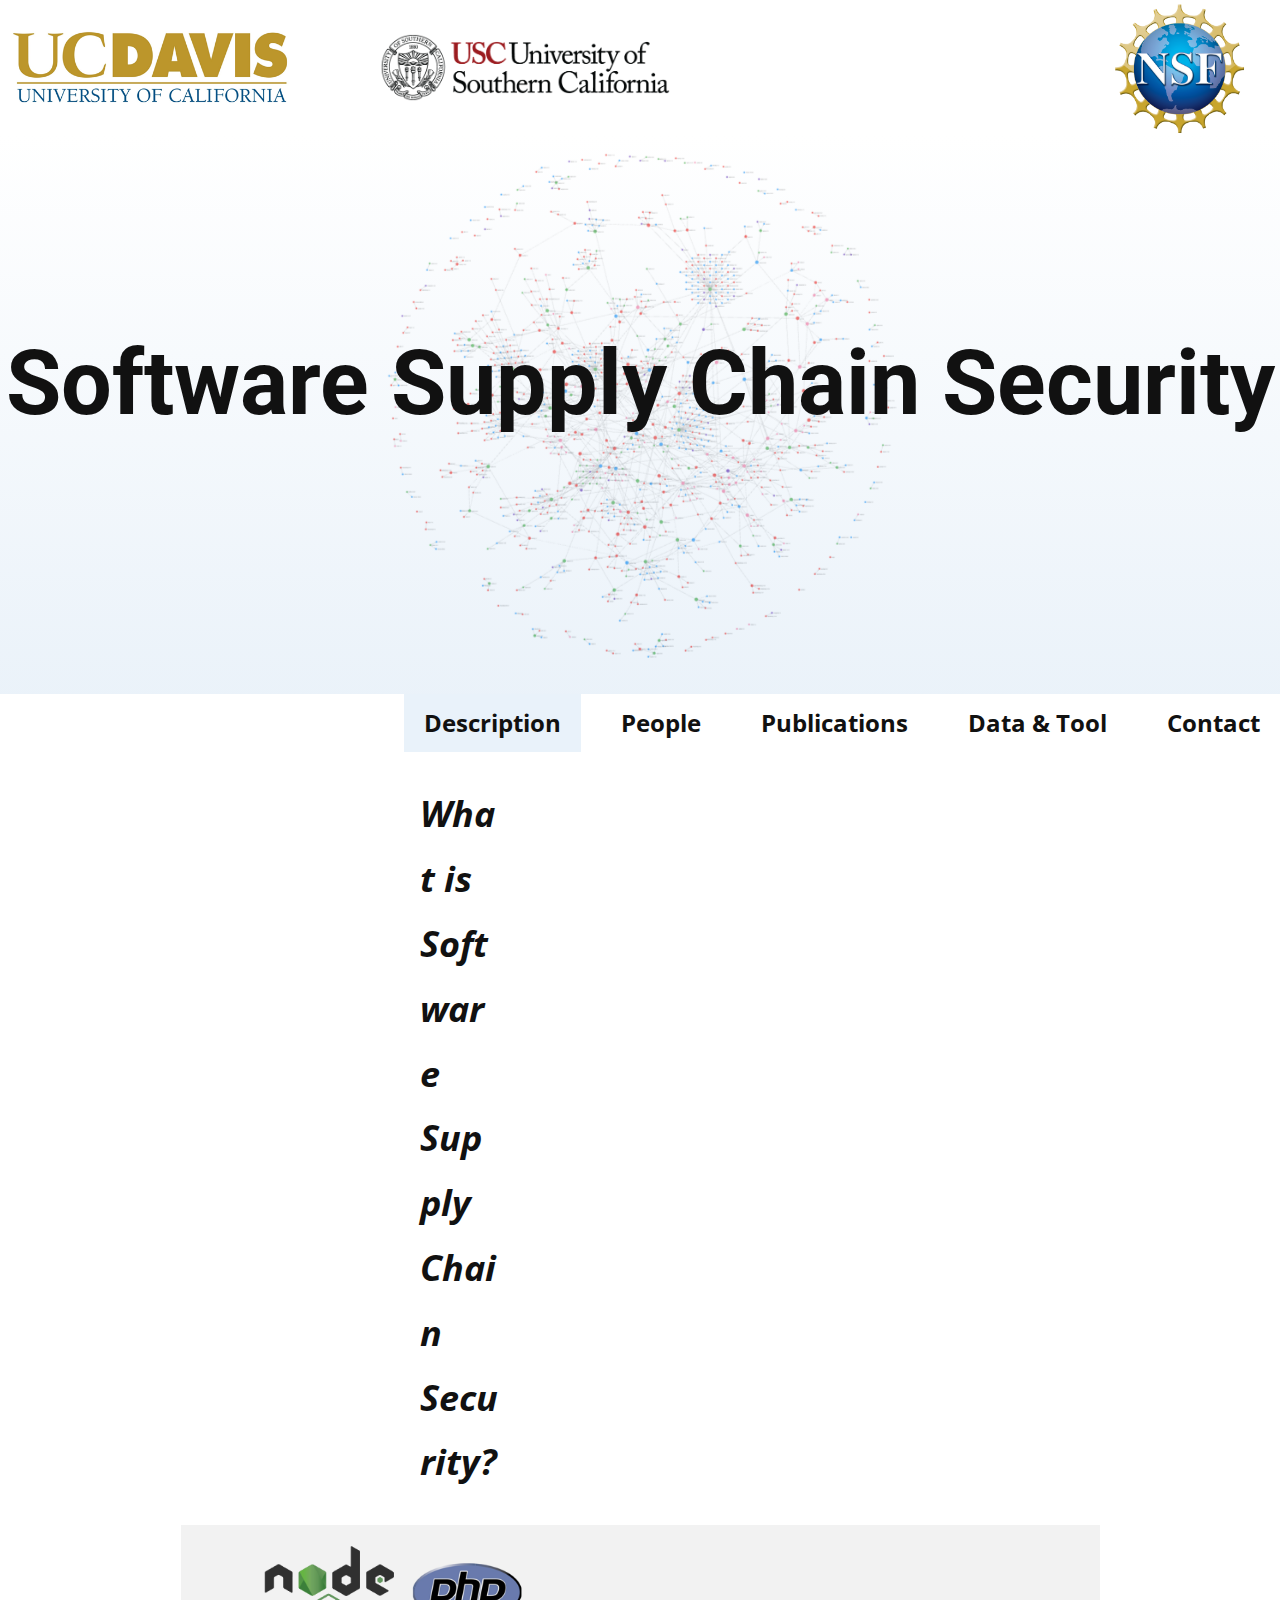
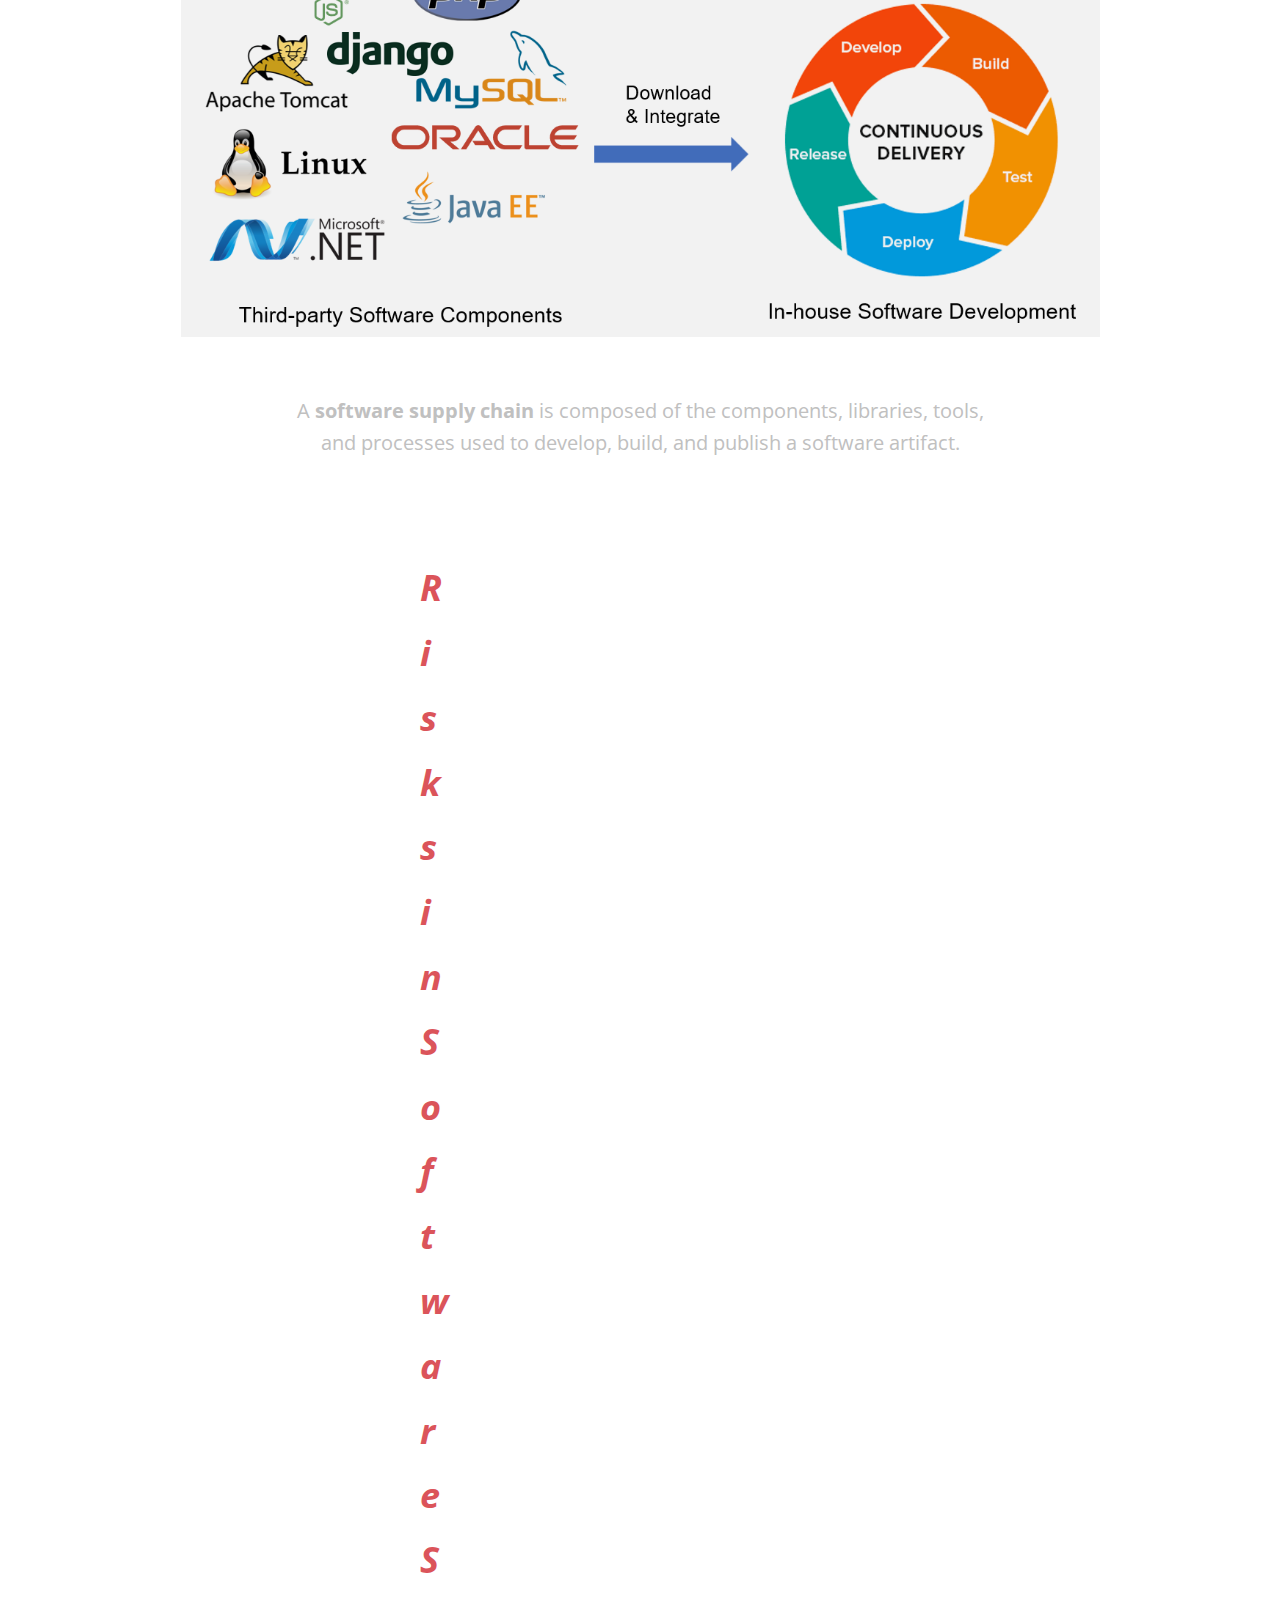
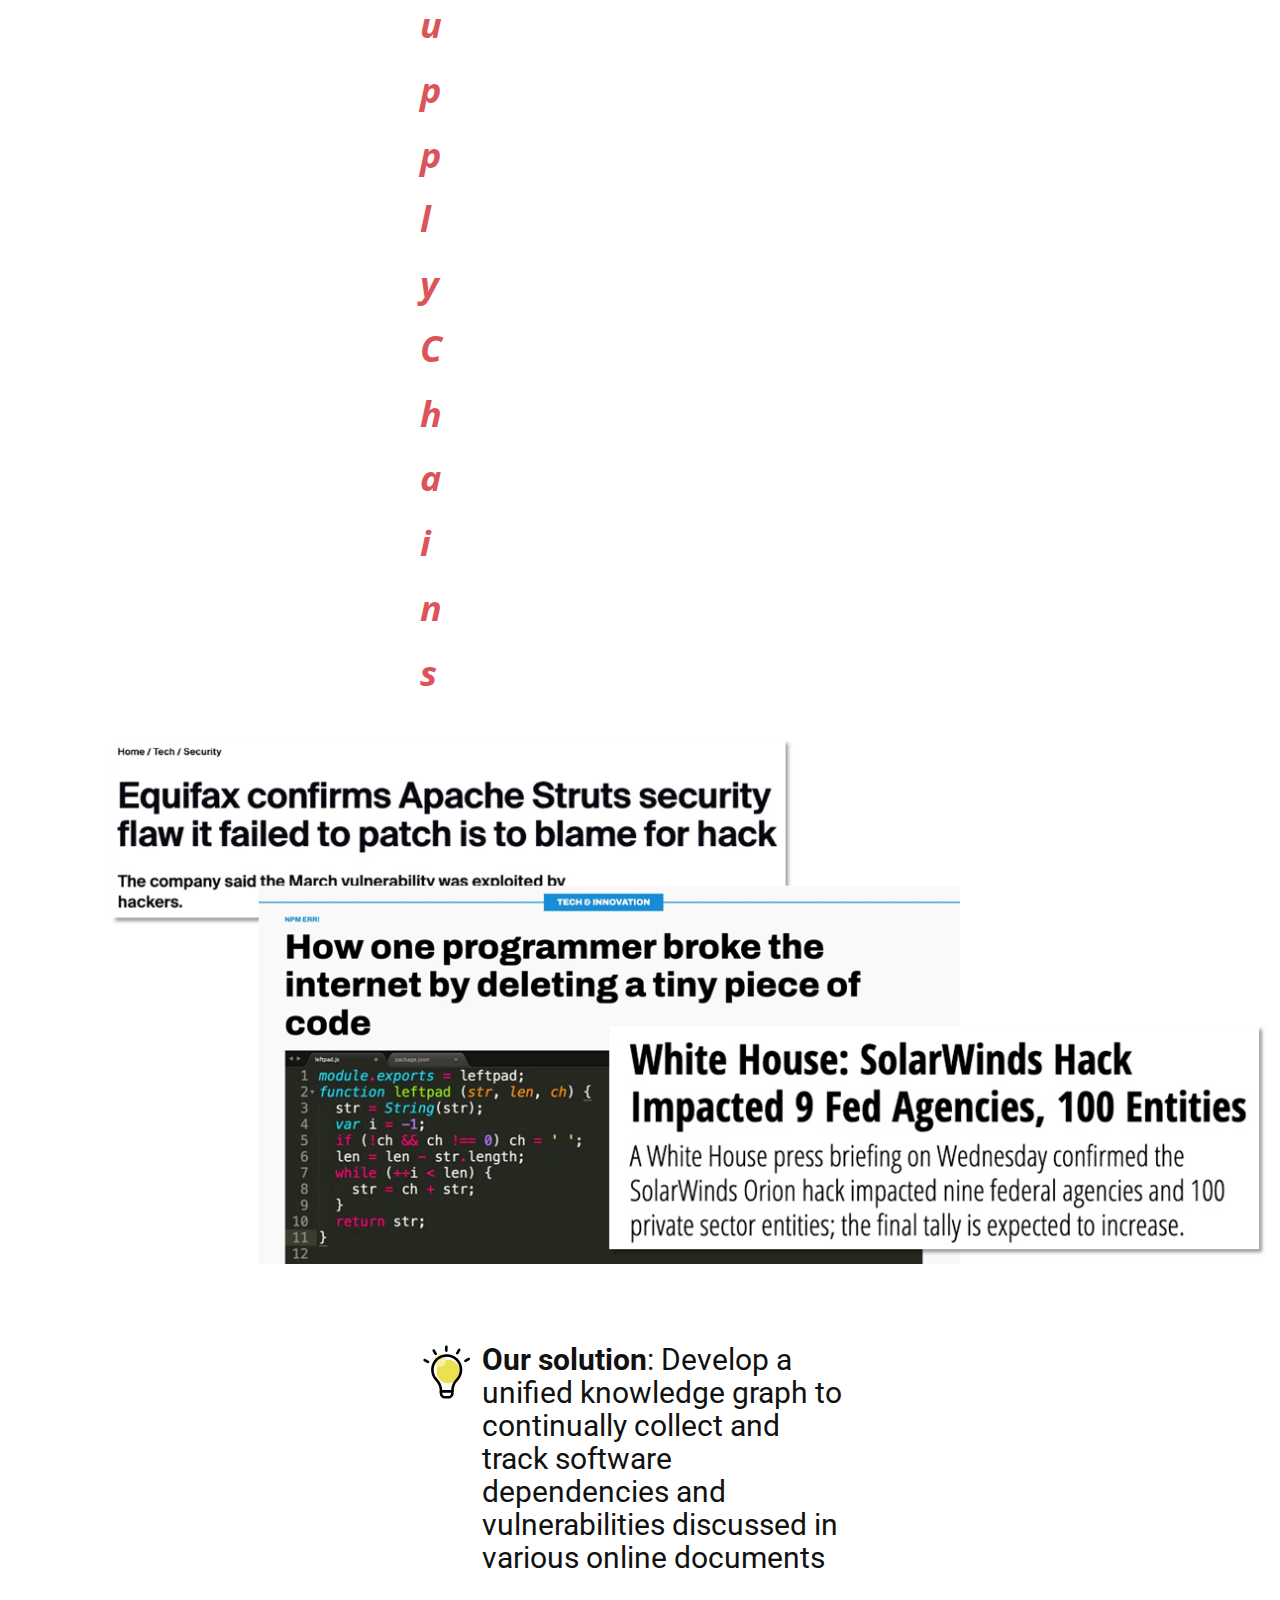
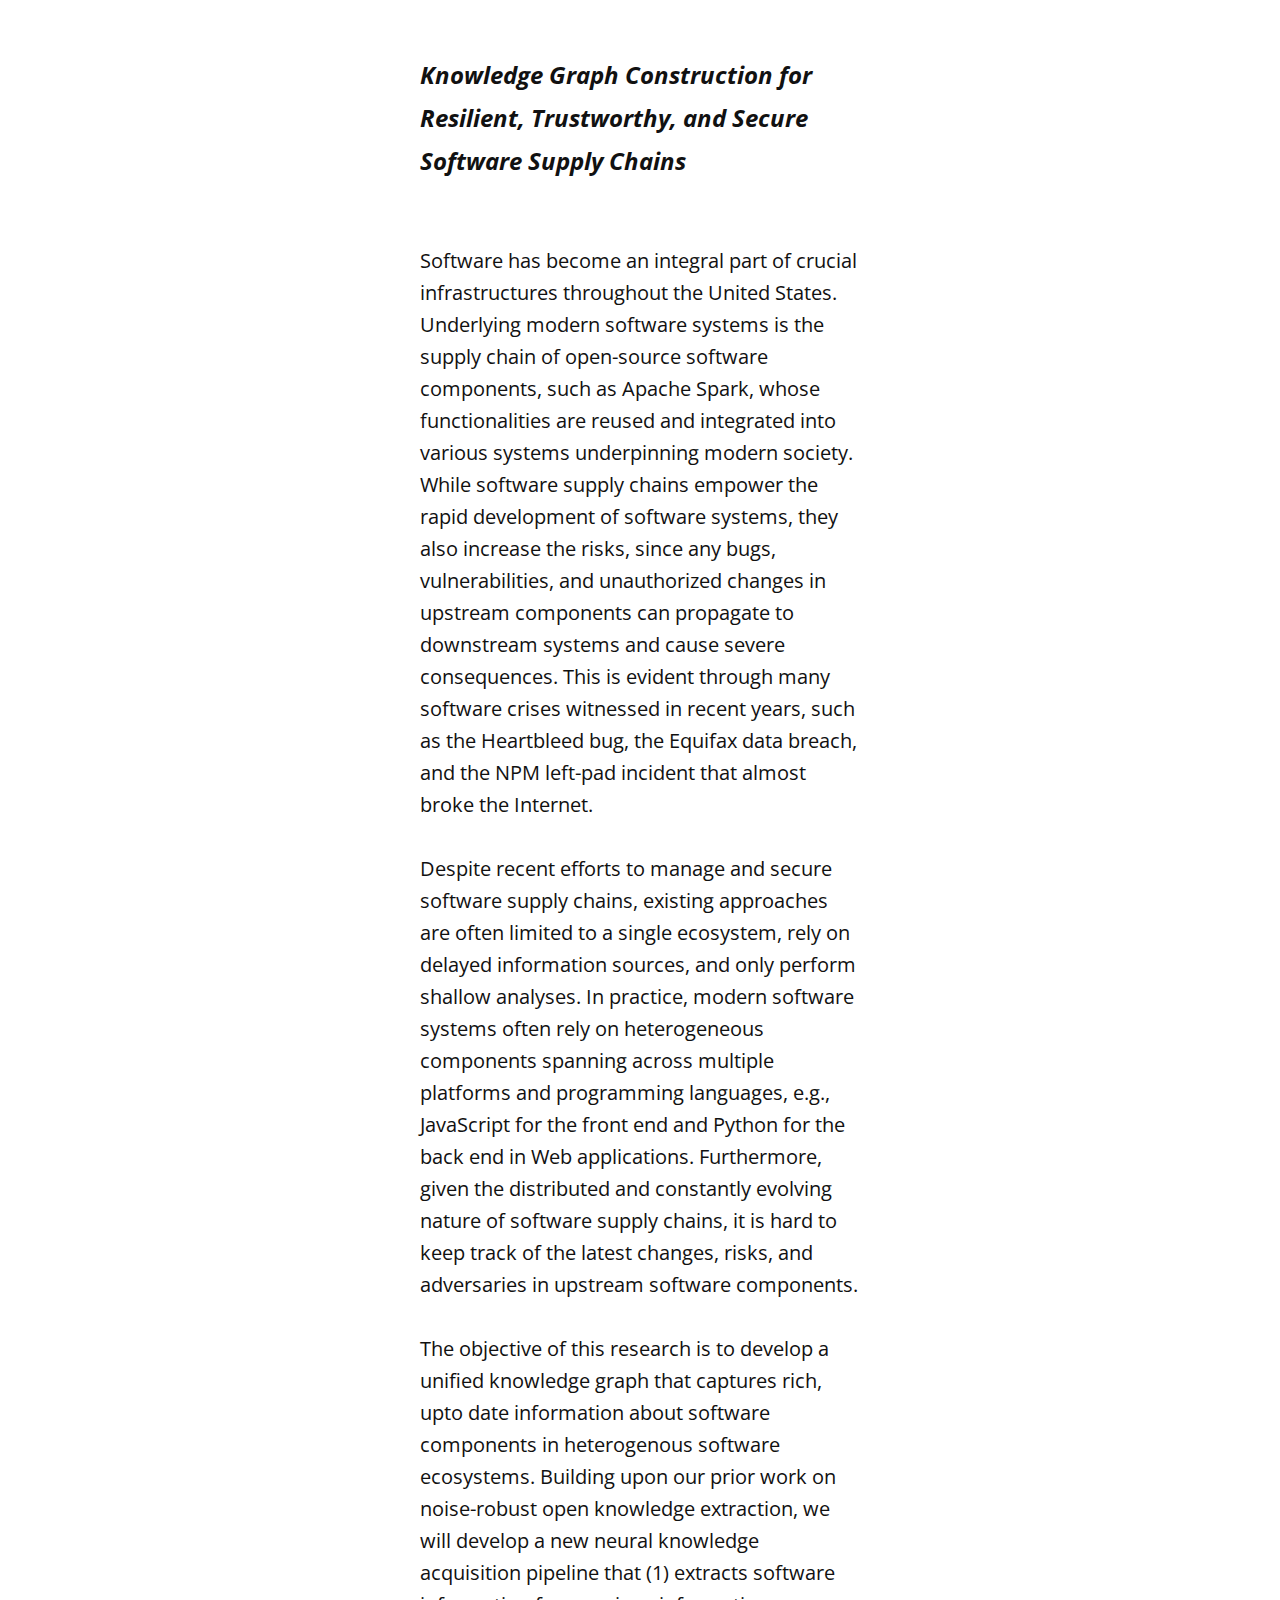
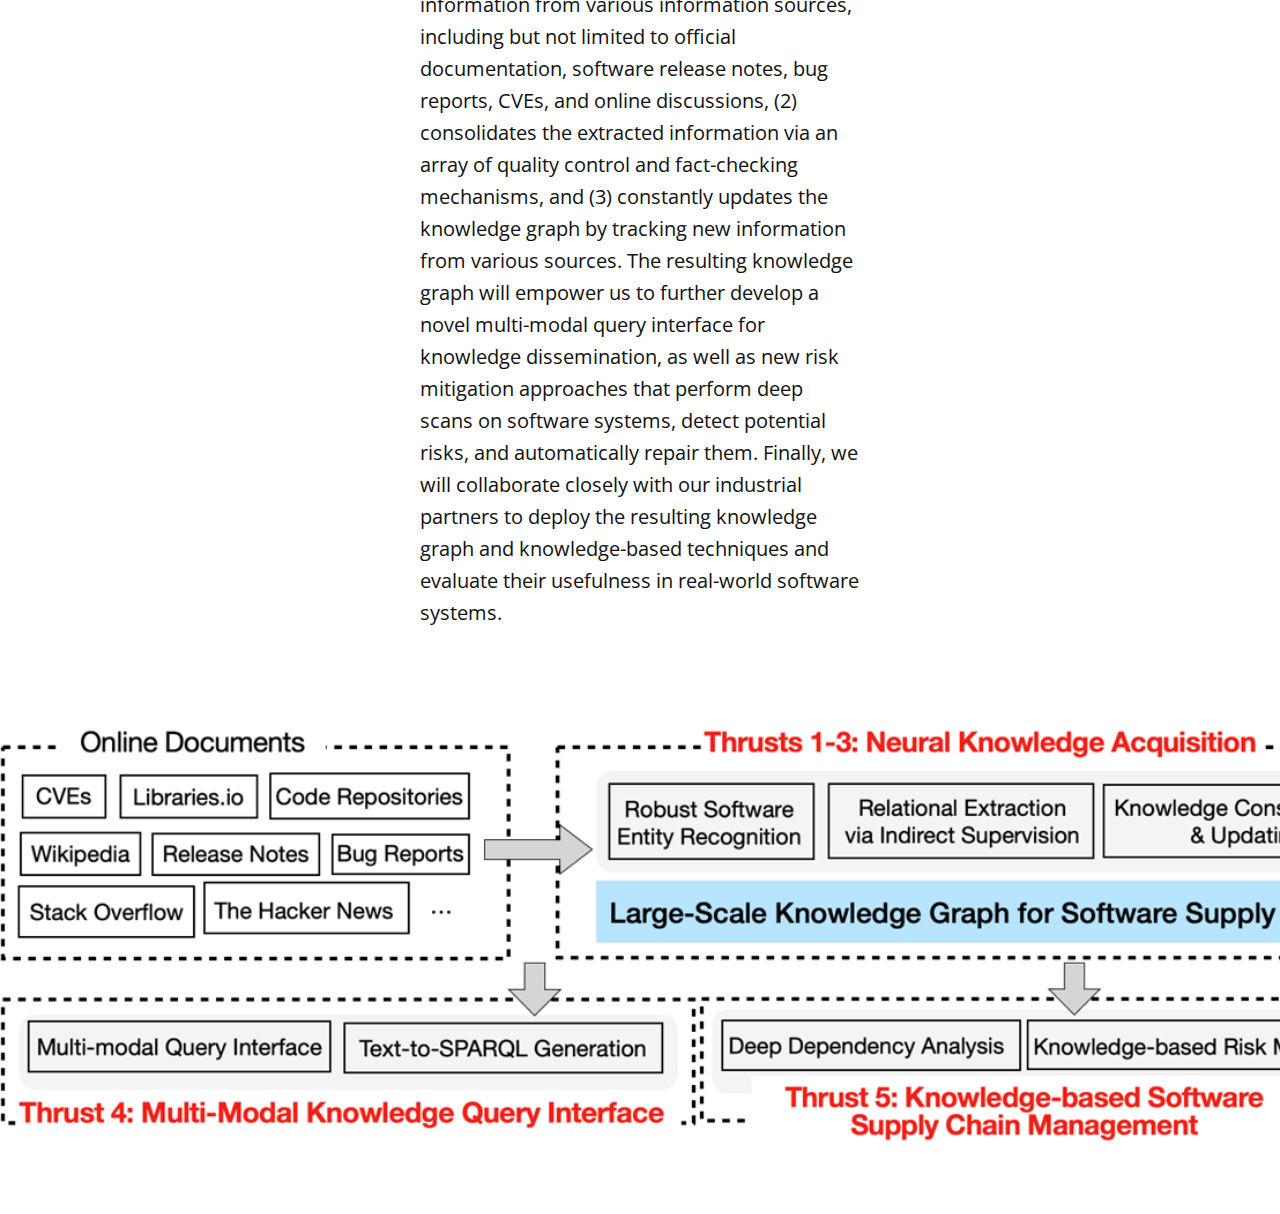
==== commit 25dbc7ba: "Add files via upload" ====
--- a/index.html
+++ b/index.html
@@ -11,7 +11,7 @@
     <script class="u-script" type="text/javascript" src="nicepage.js" defer=""></script>
     <meta name="generator" content="Nicepage 6.2.1, nicepage.com">
     <link id="u-theme-google-font" rel="stylesheet" href="https://fonts.googleapis.com/css?family=Roboto:100,100i,300,300i,400,400i,500,500i,700,700i,900,900i|Open+Sans:300,300i,400,400i,500,500i,600,600i,700,700i,800,800i">
-    <link id="u-page-google-font" rel="stylesheet" href="https://fonts.googleapis.com/css?family=Oswald:200,300,400,500,600,700">
+    <link id="u-page-google-font" rel="stylesheet" href="https://fonts.googleapis.com/css?family=Oswald:200,300,400,500,600,700|Ubuntu:300,300i,400,400i,500,500i,700,700i">
     
     
     
@@ -20,180 +20,85 @@
     <script type="application/ld+json">{
 		"@context": "http://schema.org",
 		"@type": "Organization",
-		"name": "WebSite6119954"
+		"name": "NSF - software supply chain"
 }</script>
     <meta name="theme-color" content="#478ac9">
     <meta property="og:title" content="NSF - software chain supply">
+    <meta property="og:description" content="">
     <meta property="og:type" content="website">
   <meta data-intl-tel-input-cdn-path="intlTelInput/"></head>
   <body data-home-page="NSF---software-chain-supply.html" data-home-page-title="NSF - software chain supply" data-path-to-root="./" data-include-products="false" class="u-body u-xl-mode" data-lang="en">
-    <section class="u-align-center u-clearfix u-section-1" src="" id="sec-9724">
-      <div class="u-clearfix u-sheet u-valign-middle-lg u-valign-middle-xl u-sheet-1">
-        <div class="u-expanded-width-lg u-expanded-width-md u-expanded-width-sm u-expanded-width-xs u-gallery u-hidden-md u-hidden-sm u-layout-grid u-lightbox u-no-transition u-show-text-none u-gallery-1">
-          <div class="u-gallery-inner u-gallery-inner-1">
-            <div class="u-effect-hover-zoom u-gallery-item u-shape-rectangle" data-animation-name="" data-animation-duration="0" data-animation-delay="0" data-animation-direction="" data-href="https://www.purdue.edu/" data-target="_blank">
-              <div class="u-back-slide">
-                <img class="u-back-image u-expanded u-image-contain" src="images/image-1.png" data-image-width="664" data-image-height="128">
-              </div>
-              <div class="u-over-slide u-shading u-over-slide-1"></div>
-            </div>
-            <div class="u-effect-hover-zoom u-gallery-item u-shape-rectangle" data-animation-name="" data-animation-duration="0" data-animation-delay="0" data-animation-direction="" data-href="https://www.ucdavis.edu/" data-target="_blank">
-              <div class="u-back-slide">
-                <img class="u-back-image u-expanded u-image-contain" src="images/image-2.png" data-image-width="518" data-image-height="149">
-              </div>
-              <div class="u-over-slide u-shading u-over-slide-2"></div>
-            </div>
-            <div class="u-effect-hover-zoom u-gallery-item u-shape-rectangle" data-animation-name="" data-animation-duration="0" data-animation-delay="0" data-animation-direction="" data-href="https://www.usc.edu/" data-target="_blank">
-              <div class="u-back-slide">
-                <img class="u-back-image u-expanded u-image-contain" src="images/image-3.png" data-image-width="656" data-image-height="151">
-              </div>
-              <div class="u-over-slide u-shading u-over-slide-3"></div>
-            </div>
+    <section class="u-clearfix u-section-1" id="sec-be50">
+      <div class="custom-expanded u-align-left u-gallery u-layout-grid u-lightbox u-no-transition u-show-text-none u-gallery-1" id="carousel-f84c">
+        <div class="u-gallery-inner u-gallery-inner-1" role="listbox">
+          <div class="u-effect-hover-zoom u-gallery-item u-shape-rectangle u-gallery-item-1" data-animation-name="" data-animation-duration="0" data-animation-delay="0" data-animation-direction="" data-href="https://www.purdue.edu/" data-target="_blank">
+            <div class="u-back-slide">
+              <img class="u-back-image u-expanded u-image-contain" src="images/image-1.png" data-image-width="664" data-image-height="128">
+            </div>
+            <div class="u-align-center u-over-slide u-shading u-over-slide-1"></div>
+          </div>
+          <div class="u-effect-hover-zoom u-gallery-item u-shape-rectangle u-gallery-item-2" data-animation-name="" data-animation-duration="0" data-animation-delay="0" data-animation-direction="" data-href="https://www.ucdavis.edu/" data-target="_blank">
+            <div class="u-back-slide">
+              <img class="u-back-image u-expanded u-image-contain" src="images/image-2.png" data-image-width="518" data-image-height="149">
+            </div>
+            <div class="u-align-center u-over-slide u-shading u-over-slide-2"></div>
+          </div>
+          <div class="u-effect-hover-zoom u-gallery-item u-shape-rectangle u-gallery-item-3" data-animation-name="" data-animation-duration="0" data-animation-delay="0" data-animation-direction="" data-href="https://www.usc.edu/" data-target="_blank">
+            <div class="u-back-slide">
+              <img class="u-back-image u-expanded u-image-contain" src="images/image-3.png" data-image-width="656" data-image-height="151">
+            </div>
+            <div class="u-align-center u-over-slide u-shading u-over-slide-3"></div>
           </div>
         </div>
-        <h1 class="u-hidden-md u-hidden-sm u-hidden-xs u-hover-feature u-text u-title u-text-1"> NSF Proto-OKN&nbsp;<br>software supply chain security
-        </h1>
-        <a href="https://www.nsf.gov/" class="u-btn u-button-style u-hover-palette-1-dark-1 u-palette-1-base u-btn-1" target="_blank">More about nsf</a>
-        <div class="custom-expanded u-expanded-width-lg u-expanded-width-md u-gallery u-hidden-lg u-hidden-md u-hidden-xl u-hidden-xs u-layout-horizontal u-lightbox u-no-transition u-show-text-none u-width-fixed u-gallery-2" id="carousel-a2e9">
-          <div class="u-gallery-inner u-gallery-inner-2" role="listbox"><div class="u-effect-hover-zoom u-gallery-item u-shape-rectangle u-gallery-item-4" data-animation-name="" data-animation-duration="0" data-animation-delay="0" data-animation-direction="" data-href="https://www.purdue.edu/" data-target="_blank"><div class="u-back-slide"><img class="u-back-image u-image-contain u-back-image-4" src="images/image-1.png" data-image-width="664" data-image-height="128">
-</div><div class="u-align-center-sm u-align-center-xs u-over-slide u-shading u-over-slide-4"></div>
-</div><div class="u-effect-hover-zoom u-gallery-item u-shape-rectangle u-gallery-item-5" data-animation-name="" data-animation-duration="0" data-animation-delay="0" data-animation-direction="" data-href="https://www.ucdavis.edu/" data-target="_blank"><div class="u-back-slide"><img class="u-back-image u-image-contain u-back-image-5" src="images/image-2.png" data-image-width="518" data-image-height="149">
-</div><div class="u-align-center-sm u-align-center-xs u-over-slide u-shading u-over-slide-5"></div>
-</div><div class="u-effect-hover-zoom u-gallery-item u-shape-rectangle u-gallery-item-6" data-animation-name="" data-animation-duration="0" data-animation-delay="0" data-animation-direction="" data-href="https://www.usc.edu/" data-target="_blank"><div class="u-back-slide"><img class="u-back-image u-image-contain u-back-image-6" src="images/image-3.png" data-image-width="656" data-image-height="151">
-</div><div class="u-align-center-sm u-align-center-xs u-over-slide u-shading u-over-slide-6"></div>
-</div></div>
-          <a class="u-absolute-vcenter u-gallery-nav u-gallery-nav-prev u-grey-70 u-icon-circle u-opacity u-opacity-70 u-spacing-10 u-text-white u-gallery-nav-1" href="#" role="button">
-            <span aria-hidden="true">
-              <svg viewBox="0 0 451.847 451.847"><path d="M97.141,225.92c0-8.095,3.091-16.192,9.259-22.366L300.689,9.27c12.359-12.359,32.397-12.359,44.751,0
-c12.354,12.354,12.354,32.388,0,44.748L173.525,225.92l171.903,171.909c12.354,12.354,12.354,32.391,0,44.744
-c-12.354,12.365-32.386,12.365-44.745,0l-194.29-194.281C100.226,242.115,97.141,234.018,97.141,225.92z"></path></svg>
-            </span>
-            <span class="sr-only">
-              <svg viewBox="0 0 451.847 451.847"><path d="M97.141,225.92c0-8.095,3.091-16.192,9.259-22.366L300.689,9.27c12.359-12.359,32.397-12.359,44.751,0
-c12.354,12.354,12.354,32.388,0,44.748L173.525,225.92l171.903,171.909c12.354,12.354,12.354,32.391,0,44.744
-c-12.354,12.365-32.386,12.365-44.745,0l-194.29-194.281C100.226,242.115,97.141,234.018,97.141,225.92z"></path></svg>
-            </span>
-          </a>
-          <a class="u-absolute-vcenter u-gallery-nav u-gallery-nav-next u-grey-70 u-icon-circle u-opacity u-opacity-70 u-spacing-10 u-text-white u-gallery-nav-2" href="#" role="button">
-            <span aria-hidden="true">
-              <svg viewBox="0 0 451.846 451.847"><path d="M345.441,248.292L151.154,442.573c-12.359,12.365-32.397,12.365-44.75,0c-12.354-12.354-12.354-32.391,0-44.744
-L278.318,225.92L106.409,54.017c-12.354-12.359-12.354-32.394,0-44.748c12.354-12.359,32.391-12.359,44.75,0l194.287,194.284
-c6.177,6.18,9.262,14.271,9.262,22.366C354.708,234.018,351.617,242.115,345.441,248.292z"></path></svg>
-            </span>
-            <span class="sr-only">
-              <svg viewBox="0 0 451.846 451.847"><path d="M345.441,248.292L151.154,442.573c-12.359,12.365-32.397,12.365-44.75,0c-12.354-12.354-12.354-32.391,0-44.744
-L278.318,225.92L106.409,54.017c-12.354-12.359-12.354-32.394,0-44.748c12.354-12.359,32.391-12.359,44.75,0l194.287,194.284
-c6.177,6.18,9.262,14.271,9.262,22.366C354.708,234.018,351.617,242.115,345.441,248.292z"></path></svg>
-            </span>
-          </a>
-        </div>
-        <div class="custom-expanded u-expanded-width-lg u-expanded-width-md u-gallery u-hidden-lg u-hidden-md u-hidden-sm u-hidden-xl u-layout-horizontal u-lightbox u-no-transition u-show-text-none u-width-fixed u-gallery-3" id="carousel-a2e9">
-          <div class="u-gallery-inner u-gallery-inner-3" role="listbox"><div class="u-effect-hover-zoom u-gallery-item u-shape-rectangle u-gallery-item-7" data-animation-name="" data-animation-duration="0" data-animation-delay="0" data-animation-direction="" data-href="https://www.purdue.edu/" data-target="_blank"><div class="u-back-slide"><img class="u-back-image u-image-contain u-back-image-7" src="images/image-1.png" data-image-width="664" data-image-height="128">
-</div><div class="u-align-center-sm u-align-center-xs u-over-slide u-shading u-over-slide-7"></div>
-</div><div class="u-effect-hover-zoom u-gallery-item u-shape-rectangle u-gallery-item-8" data-animation-name="" data-animation-duration="0" data-animation-delay="0" data-animation-direction="" data-href="https://www.ucdavis.edu/" data-target="_blank"><div class="u-back-slide"><img class="u-back-image u-image-contain u-back-image-8" src="images/image-2.png" data-image-width="518" data-image-height="149">
-</div><div class="u-align-center-sm u-align-center-xs u-over-slide u-shading u-over-slide-8"></div>
-</div><div class="u-effect-hover-zoom u-gallery-item u-shape-rectangle u-gallery-item-9" data-animation-name="" data-animation-duration="0" data-animation-delay="0" data-animation-direction="" data-href="https://www.usc.edu/" data-target="_blank"><div class="u-back-slide"><img class="u-back-image u-image-contain u-back-image-9" src="images/image-3.png" data-image-width="656" data-image-height="151">
-</div><div class="u-align-center-sm u-align-center-xs u-over-slide u-shading u-over-slide-9"></div>
-</div></div>
-          <a class="u-absolute-vcenter u-gallery-nav u-gallery-nav-prev u-grey-70 u-icon-circle u-opacity u-opacity-70 u-spacing-10 u-text-white u-gallery-nav-3" href="#" role="button">
-            <span aria-hidden="true">
-              <svg viewBox="0 0 451.847 451.847"><path d="M97.141,225.92c0-8.095,3.091-16.192,9.259-22.366L300.689,9.27c12.359-12.359,32.397-12.359,44.751,0
-c12.354,12.354,12.354,32.388,0,44.748L173.525,225.92l171.903,171.909c12.354,12.354,12.354,32.391,0,44.744
-c-12.354,12.365-32.386,12.365-44.745,0l-194.29-194.281C100.226,242.115,97.141,234.018,97.141,225.92z"></path></svg>
-            </span>
-            <span class="sr-only">
-              <svg viewBox="0 0 451.847 451.847"><path d="M97.141,225.92c0-8.095,3.091-16.192,9.259-22.366L300.689,9.27c12.359-12.359,32.397-12.359,44.751,0
-c12.354,12.354,12.354,32.388,0,44.748L173.525,225.92l171.903,171.909c12.354,12.354,12.354,32.391,0,44.744
-c-12.354,12.365-32.386,12.365-44.745,0l-194.29-194.281C100.226,242.115,97.141,234.018,97.141,225.92z"></path></svg>
-            </span>
-          </a>
-          <a class="u-absolute-vcenter u-gallery-nav u-gallery-nav-next u-grey-70 u-icon-circle u-opacity u-opacity-70 u-spacing-10 u-text-white u-gallery-nav-4" href="#" role="button">
-            <span aria-hidden="true">
-              <svg viewBox="0 0 451.846 451.847"><path d="M345.441,248.292L151.154,442.573c-12.359,12.365-32.397,12.365-44.75,0c-12.354-12.354-12.354-32.391,0-44.744
-L278.318,225.92L106.409,54.017c-12.354-12.359-12.354-32.394,0-44.748c12.354-12.359,32.391-12.359,44.75,0l194.287,194.284
-c6.177,6.18,9.262,14.271,9.262,22.366C354.708,234.018,351.617,242.115,345.441,248.292z"></path></svg>
-            </span>
-            <span class="sr-only">
-              <svg viewBox="0 0 451.846 451.847"><path d="M345.441,248.292L151.154,442.573c-12.359,12.365-32.397,12.365-44.75,0c-12.354-12.354-12.354-32.391,0-44.744
-L278.318,225.92L106.409,54.017c-12.354-12.359-12.354-32.394,0-44.748c12.354-12.359,32.391-12.359,44.75,0l194.287,194.284
-c6.177,6.18,9.262,14.271,9.262,22.366C354.708,234.018,351.617,242.115,345.441,248.292z"></path></svg>
-            </span>
-          </a>
-        </div>
-        <h1 class="u-hidden-lg u-hidden-md u-hidden-xl u-hidden-xs u-hover-feature u-text u-title u-text-2"> NSF Proto-OKN&nbsp;<br>software supply chain security
-        </h1>
-        <div class="u-expanded-width-lg u-expanded-width-md u-expanded-width-sm u-expanded-width-xs u-gallery u-hidden-lg u-hidden-sm u-hidden-xl u-hidden-xs u-layout-horizontal u-lightbox u-no-transition u-show-text-none u-width-fixed u-gallery-4" id="carousel-c948">
-          <div class="u-gallery-inner u-gallery-inner-4" role="listbox"><div class="u-effect-hover-zoom u-gallery-item u-shape-rectangle u-gallery-item-10" data-animation-name="" data-animation-duration="0" data-animation-delay="0" data-animation-direction="" data-href="https://www.purdue.edu/" data-target="_blank"><div class="u-back-slide"><img class="u-back-image u-image-contain u-back-image-10" src="images/image-1.png" data-image-width="664" data-image-height="128">
-</div><div class="u-over-slide u-shading u-over-slide-10"></div>
-</div><div class="u-effect-hover-zoom u-gallery-item u-shape-rectangle u-gallery-item-11" data-animation-name="" data-animation-duration="0" data-animation-delay="0" data-animation-direction="" data-href="https://www.ucdavis.edu/" data-target="_blank"><div class="u-back-slide"><img class="u-back-image u-image-contain u-back-image-11" src="images/image-2.png" data-image-width="518" data-image-height="149">
-</div><div class="u-over-slide u-shading u-over-slide-11"></div>
-</div><div class="u-effect-hover-zoom u-gallery-item u-shape-rectangle u-gallery-item-12" data-animation-name="" data-animation-duration="0" data-animation-delay="0" data-animation-direction="" data-href="https://www.usc.edu/" data-target="_blank"><div class="u-back-slide"><img class="u-back-image u-image-contain u-back-image-12" src="images/image-3.png" data-image-width="656" data-image-height="151">
-</div><div class="u-over-slide u-shading u-over-slide-12"></div>
-</div></div>
-          <a class="u-absolute-vcenter u-gallery-nav u-gallery-nav-prev u-grey-70 u-icon-circle u-opacity u-opacity-70 u-spacing-10 u-text-white u-gallery-nav-5" href="#" role="button">
-            <span aria-hidden="true">
-              <svg viewBox="0 0 451.847 451.847"><path d="M97.141,225.92c0-8.095,3.091-16.192,9.259-22.366L300.689,9.27c12.359-12.359,32.397-12.359,44.751,0
-c12.354,12.354,12.354,32.388,0,44.748L173.525,225.92l171.903,171.909c12.354,12.354,12.354,32.391,0,44.744
-c-12.354,12.365-32.386,12.365-44.745,0l-194.29-194.281C100.226,242.115,97.141,234.018,97.141,225.92z"></path></svg>
-            </span>
-            <span class="sr-only">
-              <svg viewBox="0 0 451.847 451.847"><path d="M97.141,225.92c0-8.095,3.091-16.192,9.259-22.366L300.689,9.27c12.359-12.359,32.397-12.359,44.751,0
-c12.354,12.354,12.354,32.388,0,44.748L173.525,225.92l171.903,171.909c12.354,12.354,12.354,32.391,0,44.744
-c-12.354,12.365-32.386,12.365-44.745,0l-194.29-194.281C100.226,242.115,97.141,234.018,97.141,225.92z"></path></svg>
-            </span>
-          </a>
-          <a class="u-absolute-vcenter u-gallery-nav u-gallery-nav-next u-grey-70 u-icon-circle u-opacity u-opacity-70 u-spacing-10 u-text-white u-gallery-nav-6" href="#" role="button">
-            <span aria-hidden="true">
-              <svg viewBox="0 0 451.846 451.847"><path d="M345.441,248.292L151.154,442.573c-12.359,12.365-32.397,12.365-44.75,0c-12.354-12.354-12.354-32.391,0-44.744
-L278.318,225.92L106.409,54.017c-12.354-12.359-12.354-32.394,0-44.748c12.354-12.359,32.391-12.359,44.75,0l194.287,194.284
-c6.177,6.18,9.262,14.271,9.262,22.366C354.708,234.018,351.617,242.115,345.441,248.292z"></path></svg>
-            </span>
-            <span class="sr-only">
-              <svg viewBox="0 0 451.846 451.847"><path d="M345.441,248.292L151.154,442.573c-12.359,12.365-32.397,12.365-44.75,0c-12.354-12.354-12.354-32.391,0-44.744
-L278.318,225.92L106.409,54.017c-12.354-12.359-12.354-32.394,0-44.748c12.354-12.359,32.391-12.359,44.75,0l194.287,194.284
-c6.177,6.18,9.262,14.271,9.262,22.366C354.708,234.018,351.617,242.115,345.441,248.292z"></path></svg>
-            </span>
-          </a>
-        </div>
-        <h1 class="u-hidden-lg u-hidden-sm u-hidden-xl u-hidden-xs u-hover-feature u-text u-title u-text-3"> NSF Proto-OKN&nbsp;<br>software supply chain security
-        </h1>
-        <h1 class="u-hidden-lg u-hidden-md u-hidden-sm u-hidden-xl u-hover-feature u-text u-title u-text-4"> NSF Proto-OKN&nbsp;<br>software supply chain security
-        </h1>
       </div>
-      
-      
-      
-      
+      <img class="u-image u-image-contain u-image-default u-image-1" src="images/image.png" alt="" data-image-width="1722" data-image-height="1731" data-href="https://www.nsf.gov/" data-target="_blank">
     </section>
-    <section class="u-align-center u-clearfix u-container-align-left-lg u-container-align-left-md u-container-align-left-sm u-container-align-left-xl u-grey-5 u-section-2" id="carousel_9026">
+    <section class="u-clearfix u-image u-image-contain u-shading u-section-2" id="sec-3c90" data-image-width="732" data-image-height="653">
+      
       <div class="u-clearfix u-sheet u-sheet-1">
-        <div class="u-expanded-width u-tab-links-align-center u-tabs u-tabs-1">
-          <ul class="u-spacing-15 u-tab-list u-unstyled" role="tablist"><li class="u-tab-item" role="presentation"><a class="active u-active-palette-1-light-2 u-button-style u-tab-link u-text-active-black u-text-body-color u-text-hover-grey-75 u-tab-link-1" id="link-tab-0da5" href="#tab-0da5" role="tab" aria-controls="tab-0da5" aria-selected="true">Description</a>
-</li><li class="u-tab-item" role="presentation"><a class="u-active-palette-1-light-2 u-button-style u-tab-link u-text-active-black u-text-body-color u-text-hover-grey-75 u-tab-link-2" id="link-tab-14b7" href="#tab-14b7" role="tab" aria-controls="tab-14b7" aria-selected="false">Team</a>
-</li><li class="u-tab-item" role="presentation"><a class="u-active-palette-1-light-2 u-button-style u-tab-link u-text-active-black u-text-body-color u-text-hover-grey-75 u-tab-link-3" id="link-tab-2917" href="#tab-2917" role="tab" aria-controls="tab-2917" aria-selected="false">Meetings</a>
+        <h1 class="u-align-center u-hover-feature u-text u-text-body-color u-title u-text-1">Software Supply Chain Security</h1>
+      </div>
+    </section>
+    <section class="u-align-left u-clearfix u-container-align-center u-section-3" id="sec-38e4">
+      <div class="u-expanded-width u-tab-links-align-right u-tabs u-tabs-1">
+        <ul class="u-spacing-20 u-tab-list u-unstyled" role="tablist"><li class="u-tab-item u-tab-item-1" role="presentation"><a class="active u-active-palette-1-light-3 u-button-style u-hover-palette-5-dark-1 u-tab-link u-tab-link-1" id="link-tab-4d57" href="#tab-4d57" role="tab" aria-controls="tab-4d57" aria-selected="true">Description</a>
+</li><li class="u-tab-item u-tab-item-2" role="presentation"><a class="u-active-palette-1-light-3 u-button-style u-hover-palette-5-dark-1 u-tab-link u-tab-link-2" id="link-tab-3923" href="#tab-3923" role="tab" aria-controls="tab-3923" aria-selected="false">People</a>
+</li><li class="u-tab-item u-tab-item-3" role="presentation"><a class="u-active-palette-1-light-3 u-button-style u-hover-palette-5-dark-1 u-tab-link u-tab-link-3" id="tab-d7e7" href="#link-tab-d7e7" role="tab" aria-controls="link-tab-d7e7" aria-selected="false">Publications</a>
+</li><li class="u-tab-item u-tab-item-4" role="presentation"><a class="u-active-palette-1-light-3 u-button-style u-hover-palette-5-dark-1 u-tab-link u-tab-link-4" id="tab-6219" href="#link-tab-6219" role="tab" aria-controls="link-tab-6219" aria-selected="false">Data &amp; Tool</a>
+</li><li class="u-tab-item u-tab-item-5" role="presentation"><a class="u-active-palette-1-light-3 u-button-style u-hover-palette-5-dark-1 u-tab-link u-tab-link-5" id="link-tab-d7f0" href="#tab-d7f0" role="tab" aria-controls="tab-d7f0" aria-selected="false">Contact</a>
 </li></ul>
-          <div class="u-tab-content">
-            <div class="u-align-center u-container-style u-tab-active u-tab-pane u-white u-tab-pane-1" id="tab-0da5" role="tabpanel" aria-labelledby="link-tab-0da5">
-              <div class="u-container-layout u-valign-top-md u-valign-top-sm u-container-layout-1">
-                <img class="u-image u-image-contain u-image-default u-image-1" src="images/image.png" alt="" data-image-width="1722" data-image-height="1731">
-                <p class="u-text u-text-1" spellcheck="false">
-                  <span style="font-size: 1.25rem;"> Proto-OKN Theme 1</span>
-                  <br>Knowledge Graph Construction for Resilient, Trustworthy,&nbsp;<br>and <br>Secure Software Supply Chains
-                </p>
-                <p class="u-hover-feature u-text u-text-2"> Software has become an integral part of crucial infrastructures throughout the United States. Underlying modern software systems is the supply chain of open-source software components, such
+        <div class="u-tab-content">
+          <div class="u-container-style u-tab-active u-tab-pane u-tab-pane-1" id="tab-4d57" role="tabpanel" aria-labelledby="link-tab-4d57">
+            <div class="u-container-layout u-container-layout-1">
+              <p class="u-hover-feature u-text u-text-1">What is Software Suppl​y Chain Security?</p>
+              <img class="u-align-center u-image u-image-contain u-image-default u-image-1" src="images/image6.png" alt="" data-image-width="1252" data-image-height="562">
+              <p class="u-align-center u-text u-text-grey-25 u-text-2"> A&nbsp;<b>software supply chain</b>&nbsp;is composed of the components, libraries, tools, and processes used to develop, build, and publish a software artifact.
+              </p>
+              <p class="u-align-left u-hover-feature u-text u-text-palette-2-base u-text-3">Risks in Software Supply Chains</p>
+              <img class="custom-expanded u-align-center u-image u-image-contain u-image-default u-image-2" src="images/image7.png" alt="" data-image-width="1171" data-image-height="533">
+              <img class="u-image u-image-contain u-image-default u-preserve-proportions u-image-3" src="images/image9.png" alt="" data-image-width="70" data-image-height="70">
+              <h2 class="u-text u-text-4">
+                <span style="font-weight: 700;">Our solution</span>: Develop
+a unified knowledge graph to continually collect and track software
+dependencies and vulnerabilities discussed in various online documents
+              </h2>
+              <p class="u-hover-feature u-text u-text-5">Knowledge Graph Construction for Resilient, Trustworthy,&nbsp;and
+Secure Software Supply Chains</p>
+              <p class="u-hover-feature u-text u-text-6"> Software has become an integral part of crucial infrastructures throughout the United States. Underlying modern software systems is the supply chain of open-source software components, such
 as Apache Spark, whose functionalities are reused and integrated into various systems underpinning
 modern society. While software supply chains empower the rapid development of software
 systems, they also increase the risks, since any bugs, vulnerabilities, and unauthorized changes
 in upstream components can propagate to downstream systems and cause severe consequences.
 This is evident through many software crises witnessed in recent years, such as the Heartbleed
 bug, the Equifax data breach, and the NPM left-pad incident that almost broke the Internet. <br>
-                  <br>Despite recent efforts to manage and secure software supply chains, existing approaches are often
+                <br>Despite recent efforts to manage and secure software supply chains, existing approaches are often
 limited to a single ecosystem, rely on delayed information sources, and only perform shallow
 analyses. In practice, modern software systems often rely on heterogeneous components spanning
 across multiple platforms and programming languages, e.g., JavaScript for the front end and
 Python for the back end in Web applications. Furthermore, given the distributed and constantly
-evolving nature of software supply chains, it is hard to keep track of the latest changes, risks, and <br>adversaries in upstream software components.<br>
-                  <br>The objective of this research is to develop a unified knowledge graph that captures rich, upto date information about software components in heterogenous software ecosystems. Building
+evolving nature of software supply chains, it is hard to keep track of the latest changes, risks, and
+adversaries in upstream software components.<br>
+                <br>The objective of this research is to develop a unified knowledge graph that captures rich, upto date information about software components in heterogenous software ecosystems. Building
 upon our prior work on noise-robust open knowledge extraction, we will develop a new neural
 knowledge acquisition pipeline that (1) extracts software information from various information
 sources, including but not limited to official documentation, software release notes, bug reports,
@@ -205,81 +110,195 @@
 and automatically repair them. Finally, we will collaborate closely with our industrial partners to
 deploy the resulting knowledge graph and knowledge-based techniques and evaluate their usefulness
 in real-world software systems.
-                </p>
-              </div>
-            </div>
-            <div class="u-align-center u-container-style u-tab-pane u-white u-tab-pane-2" id="tab-14b7" role="tabpanel" aria-labelledby="link-tab-14b7">
-              <div class="u-container-layout u-container-layout-2">
-                <div class="u-expanded-width u-list u-list-1">
-                  <div class="u-repeater u-repeater-1">
-                    <div class="u-align-center u-border-6 u-border-no-bottom u-border-no-right u-border-no-top u-border-palette-1-base u-container-style u-grey-5 u-hover-feature u-list-item u-opacity u-opacity-45 u-radius u-repeater-item u-shape-round u-list-item-1" data-href="https://tianyi-zhang.github.io/" data-target="_blank">
-                      <div class="u-container-layout u-similar-container u-container-layout-3">
-                        <h3 class="u-align-left u-text u-text-black u-text-3" spellcheck="false">Tianyi Zhang</h3>
-                        <p class="u-align-left u-text u-text-grey-30 u-text-4"> Purdue University</p>
-                      </div>
-                    </div>
-                    <div class="u-align-center u-border-6 u-border-no-bottom u-border-no-right u-border-no-top u-border-palette-1-base u-container-style u-grey-5 u-hover-feature u-list-item u-opacity u-opacity-45 u-radius u-repeater-item u-shape-round u-list-item-2" data-href="https://muhaochen.github.io/" data-target="_blank">
-                      <div class="u-container-layout u-similar-container u-container-layout-4">
-                        <h3 class="u-align-left u-text u-text-black u-text-5" spellcheck="false">Muhao Chen</h3>
-                        <p class="u-align-left u-text u-text-grey-30 u-text-6" spellcheck="false"> University of Southern California</p>
-                      </div>
-                    </div>
-                    <div class="u-align-center u-border-6 u-border-no-bottom u-border-no-right u-border-no-top u-border-palette-1-base u-container-style u-grey-5 u-list-item u-opacity u-opacity-45 u-radius u-repeater-item u-shape-round u-list-item-3" data-href="https://www.cs.purdue.edu/homes/xyzhang/" data-target="_blank">
-                      <div class="u-container-layout u-similar-container u-container-layout-5">
-                        <h3 class="u-align-left u-text u-text-black u-text-7" spellcheck="false">Xiangyu Zhang</h3>
-                        <p class="u-align-left u-text u-text-grey-30 u-text-8"> Purdue University</p>
-                      </div>
-                    </div>
-                    <div class="u-align-center u-border-6 u-border-no-bottom u-border-no-right u-border-no-top u-border-palette-1-base u-container-style u-grey-5 u-hover-feature u-list-item u-opacity u-opacity-45 u-radius u-repeater-item u-shape-round u-list-item-4" data-href="https://shanzhenren.github.io/" data-target="_blank">
-                      <div class="u-container-layout u-similar-container u-container-layout-6">
-                        <h3 class="u-align-left u-text u-text-black u-text-9" spellcheck="false">Xiang Ren</h3>
-                        <p class="u-align-left u-text u-text-grey-30 u-text-10"> University of Southern California</p>
-                      </div>
-                    </div>
-                    <div class="u-align-center u-border-6 u-border-no-bottom u-border-no-right u-border-no-top u-border-palette-1-base u-container-style u-grey-5 u-list-item u-opacity u-opacity-45 u-radius u-repeater-item u-shape-round u-list-item-5">
-                      <div class="u-container-layout u-similar-container u-container-layout-7">
-                        <h3 class="u-align-left u-text u-text-black u-text-11" spellcheck="false"> Hadi Askari</h3>
-                        <p class="u-align-left u-text u-text-grey-30 u-text-12"> University of California, Davis</p>
-                      </div>
-                    </div>
-                    <div class="u-align-center u-border-6 u-border-no-bottom u-border-no-right u-border-no-top u-border-palette-1-base u-container-style u-grey-5 u-list-item u-opacity u-opacity-45 u-radius u-repeater-item u-shape-round u-list-item-6">
-                      <div class="u-container-layout u-similar-container u-container-layout-8">
-                        <h3 class="u-align-left u-text u-text-black u-text-13" spellcheck="false">Shushan Arakelyan</h3>
-                        <p class="u-align-left u-text u-text-grey-30 u-text-14"> University of Southern California</p>
-                      </div>
-                    </div>
-                    <div class="u-align-center u-border-6 u-border-no-bottom u-border-no-right u-border-no-top u-border-palette-1-base u-container-style u-grey-5 u-hover-feature u-list-item u-opacity u-opacity-45 u-radius u-repeater-item u-shape-round u-list-item-7">
-                      <div class="u-container-layout u-similar-container u-container-layout-9">
-                        <h3 class="u-align-left u-text u-text-black u-text-15" spellcheck="false"> Bonan Kou</h3>
-                        <p class="u-align-left u-text u-text-grey-30 u-text-16"> Purdue University</p>
-                      </div>
-                    </div>
-                    <div class="u-align-center u-border-6 u-border-no-bottom u-border-no-right u-border-no-top u-border-palette-1-base u-container-style u-grey-5 u-hover-feature u-list-item u-opacity u-opacity-45 u-radius u-repeater-item u-shape-round u-list-item-8">
-                      <div class="u-container-layout u-similar-container u-container-layout-10">
-                        <h3 class="u-align-left u-text u-text-black u-text-17" spellcheck="false">Yifeng Di</h3>
-                        <p class="u-align-left u-text u-text-grey-30 u-text-18"> Purdue University</p>
-                      </div>
-                    </div>
-                    <div class="u-align-center u-border-6 u-border-no-bottom u-border-no-right u-border-no-top u-border-palette-1-base u-container-style u-grey-5 u-list-item u-opacity u-opacity-45 u-radius u-repeater-item u-shape-round u-list-item-9">
-                      <div class="u-container-layout u-similar-container u-container-layout-11">
-                        <h3 class="u-align-left u-text u-text-black u-text-19" spellcheck="false">Yuan Tian</h3>
-                        <p class="u-align-left u-text u-text-grey-30 u-text-20"> Purdue University</p>
-                      </div>
-                    </div>
-                    <div class="u-align-center u-border-6 u-border-no-bottom u-border-no-right u-border-no-top u-border-palette-1-base u-container-style u-grey-5 u-list-item u-opacity u-opacity-45 u-radius u-repeater-item u-shape-round u-list-item-10">
-                      <div class="u-container-layout u-similar-container u-container-layout-12">
-                        <h3 class="u-align-left u-text u-text-black u-text-21" spellcheck="false"> Kalyan Salkar</h3>
-                        <p class="u-align-left u-text u-text-grey-30 u-text-22">Purdue University</p>
-                      </div>
+              </p>
+              <img class="custom-expanded u-align-center u-image u-image-contain u-image-default u-image-4" src="images/image8.png" alt="" data-image-width="1218" data-image-height="369">
+            </div>
+          </div>
+          <div class="u-container-align-center u-container-style u-tab-pane u-tab-pane-2" id="tab-3923" role="tabpanel" aria-labelledby="link-tab-3923">
+            <div class="u-container-layout u-container-layout-2">
+              <div class="custom-expanded u-list u-list-1">
+                <div class="u-repeater u-repeater-1">
+                  <div class="u-align-center u-border-5 u-border-no-bottom u-border-no-right u-border-no-top u-border-palette-1-base u-container-style u-grey-5 u-hover-feature u-list-item u-opacity u-opacity-60 u-repeater-item u-shape-rectangle u-list-item-1" data-href="https://tianyi-zhang.github.io/" data-target="_blank">
+                    <div class="u-container-layout u-similar-container u-container-layout-3">
+                      <h3 class="u-align-left u-text u-text-black u-text-7" spellcheck="false">Tianyi Zhang</h3>
+                      <h4 class="u-align-left u-text u-text-8">Principle Investigator</h4>
+                      <p class="u-align-left u-text u-text-grey-30 u-text-9"> Purdue University</p>
+                    </div>
+                  </div>
+                  <div class="u-align-center u-border-5 u-border-no-bottom u-border-no-right u-border-no-top u-border-palette-1-base u-container-style u-grey-5 u-hover-feature u-list-item u-opacity u-opacity-60 u-repeater-item u-shape-rectangle u-list-item-2" data-href="https://muhaochen.github.io/" data-target="_blank">
+                    <div class="u-container-layout u-similar-container u-container-layout-4">
+                      <h3 class="u-align-left u-text u-text-black u-text-10" spellcheck="false">Muhao Chen</h3>
+                      <h4 class="u-align-left u-text u-text-11"> Principle Investigator</h4>
+                      <p class="u-align-left u-text u-text-grey-30 u-text-12" spellcheck="false"> University of Southern California</p>
+                    </div>
+                  </div>
+                  <div class="u-align-center u-border-5 u-border-no-bottom u-border-no-right u-border-no-top u-border-palette-1-base u-container-style u-grey-5 u-list-item u-opacity u-opacity-60 u-repeater-item u-shape-rectangle u-list-item-3" data-href="https://www.cs.purdue.edu/homes/xyzhang/" data-target="_blank">
+                    <div class="u-container-layout u-similar-container u-container-layout-5">
+                      <h3 class="u-align-left u-text u-text-black u-text-13" spellcheck="false">Xiangyu Zhang</h3>
+                      <h4 class="u-align-left u-text u-text-14"> Principle Investigator</h4>
+                      <p class="u-align-left u-text u-text-grey-30 u-text-15"> Purdue University</p>
+                    </div>
+                  </div>
+                  <div class="u-align-center u-border-5 u-border-no-bottom u-border-no-right u-border-no-top u-border-palette-1-base u-container-style u-grey-5 u-hover-feature u-list-item u-opacity u-opacity-60 u-repeater-item u-shape-rectangle u-list-item-4" data-href="https://shanzhenren.github.io/" data-target="_blank">
+                    <div class="u-container-layout u-similar-container u-container-layout-6">
+                      <h3 class="u-align-left u-text u-text-black u-text-16" spellcheck="false">Xiang Ren</h3>
+                      <h4 class="u-align-left u-text u-text-17"> Principle Investigator</h4>
+                      <p class="u-align-left u-text u-text-grey-30 u-text-18"> University of Southern California</p>
+                    </div>
+                  </div>
+                  <div class="u-align-center u-border-5 u-border-no-bottom u-border-no-right u-border-no-top u-border-palette-1-base u-container-style u-grey-5 u-list-item u-opacity u-opacity-60 u-repeater-item u-shape-rectangle u-list-item-5" data-href="https://www.linkedin.com/in/yuan-tian-9653111a4/" data-target="_blank">
+                    <div class="u-container-layout u-similar-container u-container-layout-7">
+                      <h3 class="u-align-left u-text u-text-black u-text-19" spellcheck="false">Yuan Tian</h3>
+                      <h4 class="u-align-left u-text u-text-20"> PhD Student</h4>
+                      <p class="u-align-left u-text u-text-grey-30 u-text-21"> Purdue University</p>
+                    </div>
+                  </div>
+                  <div class="u-align-center u-border-5 u-border-no-bottom u-border-no-right u-border-no-top u-border-palette-1-base u-container-style u-grey-5 u-list-item u-opacity u-opacity-60 u-repeater-item u-shape-rectangle u-list-item-6" data-href="https://www.linkedin.com/in/nyaru/" data-target="_blank">
+                    <div class="u-container-layout u-similar-container u-container-layout-8">
+                      <h3 class="u-align-left u-text u-text-black u-text-22" spellcheck="false">Yifeng Di</h3>
+                      <h4 class="u-align-left u-text u-text-23"> PhD Student</h4>
+                      <p class="u-align-left u-text u-text-grey-30 u-text-24"> Purdue University</p>
+                    </div>
+                  </div>
+                  <div class="u-align-center u-border-5 u-border-no-bottom u-border-no-right u-border-no-top u-border-palette-1-base u-container-style u-grey-5 u-hover-feature u-list-item u-opacity u-opacity-60 u-repeater-item u-shape-rectangle u-list-item-7" data-href="https://www.linkedin.com/in/bonan-kou-19678124a/" data-target="_blank">
+                    <div class="u-container-layout u-similar-container u-container-layout-9">
+                      <h3 class="u-align-left u-text u-text-black u-text-25" spellcheck="false"> Bonan Kou</h3>
+                      <h4 class="u-align-left u-text u-text-26"> PhD Student</h4>
+                      <p class="u-align-left u-text u-text-grey-30 u-text-27"> Purdue University</p>
+                    </div>
+                  </div>
+                  <div class="u-align-center u-border-5 u-border-no-bottom u-border-no-right u-border-no-top u-border-palette-1-base u-container-style u-grey-5 u-list-item u-opacity u-opacity-60 u-repeater-item u-shape-rectangle u-list-item-8" data-href="https://www.linkedin.com/in/kalyan-salkar/" data-target="_blank">
+                    <div class="u-container-layout u-similar-container u-container-layout-10">
+                      <h3 class="u-align-left u-text u-text-black u-text-28" spellcheck="false"> Kalyan Salkar</h3>
+                      <h4 class="u-align-left u-text u-text-29">Undergraduate Student</h4>
+                      <p class="u-align-left u-text u-text-grey-30 u-text-30">Purdue University</p>
+                    </div>
+                  </div>
+                  <div class="u-align-center u-border-5 u-border-no-bottom u-border-no-right u-border-no-top u-border-palette-1-base u-container-style u-grey-5 u-list-item u-opacity u-opacity-60 u-repeater-item u-shape-rectangle u-list-item-9" data-href="https://www.linkedin.com/in/hadiaskari67/" data-target="_blank">
+                    <div class="u-container-layout u-similar-container u-container-layout-11">
+                      <h3 class="u-align-left u-text u-text-black u-text-31" spellcheck="false"> Hadi Askari</h3>
+                      <h4 class="u-align-left u-text u-text-32">PhD Student</h4>
+                      <p class="u-align-left u-text u-text-grey-30 u-text-33"> University of California, Davis</p>
+                    </div>
+                  </div>
+                  <div class="u-align-center u-border-5 u-border-no-bottom u-border-no-right u-border-no-top u-border-palette-1-base u-container-style u-grey-5 u-list-item u-opacity u-opacity-60 u-repeater-item u-shape-rectangle u-list-item-10" data-href="https://www.linkedin.com/in/arakelyanshushan/" data-target="_blank">
+                    <div class="u-container-layout u-similar-container u-container-layout-12">
+                      <h3 class="u-align-left u-text u-text-black u-text-34" spellcheck="false">Shushan Arakelyan</h3>
+                      <h4 class="u-align-left u-text u-text-35"> PhD Student</h4>
+                      <p class="u-align-left u-text u-text-grey-30 u-text-36"> University of Southern California</p>
                     </div>
                   </div>
                 </div>
               </div>
             </div>
-            <div class="u-align-center u-container-style u-tab-pane u-white u-tab-pane-3" id="tab-2917" role="tabpanel" aria-labelledby="link-tab-2917">
-              <div class="u-container-layout u-container-layout-13">
-                <h4 class="u-text u-text-default u-text-23">Tursday 7:00 PM </h4>
-                <p class="u-text u-text-default u-text-24">Every other week</p>
+          </div>
+          <div class="u-container-style u-tab-pane u-tab-pane-3" id="link-tab-d7e7" role="tabpanel" aria-labelledby="tab-d7e7">
+            <div class="u-container-layout u-container-layout-13">
+              <div class="custom-expanded u-align-center u-list u-list-2">
+                <div class="u-repeater u-repeater-2">
+                  <div class="u-container-style u-list-item u-radius u-repeater-item u-shape-round u-white u-list-item-11" data-animation-name="customAnimationIn" data-animation-duration="1000">
+                    <div class="u-container-layout u-similar-container u-container-layout-14">
+                      <h2 class="u-hover-feature u-text u-text-default u-text-palette-1-base u-text-37">
+                        <a class="u-active-none u-border-none u-btn u-button-link u-button-style u-hover-none u-none u-text-palette-1-base u-btn-1" data-href="https://aclanthology.org/2023.emnlp-main.1004.pdf" data-target="_blank"> Interactive Text-to-SQL&nbsp;Generation via Editable Step-by-Step Explanations</a>
+                      </h2>
+                      <p class="u-text u-text-38">Yuan Tian, Zheng Zhang, Zheng Ning, Toby Li, Jonathan K. Kummerfeld, Tianyi Zhang</p>
+                      <img class="u-image u-image-contain u-image-default u-image-5" src="images/image1.png" alt="" data-image-width="1325" data-image-height="491">
+                    </div>
+                  </div>
+                  <div class="u-container-style u-list-item u-radius u-repeater-item u-shape-round u-white u-list-item-12" data-animation-name="customAnimationIn" data-animation-duration="1000">
+                    <div class="u-container-layout u-similar-container u-container-layout-15">
+                      <h2 class="u-text u-text-default u-text-palette-1-base u-text-39">
+                        <a class="u-active-none u-border-none u-btn u-button-link u-button-style u-hover-none u-none u-text-palette-1-base u-btn-2" data-href="https://arxiv.org/abs/2308.10564" data-target="_blank"> Software Entity Recognition with
+Noise-Robust Learning<br>
+                        </a>
+                      </h2>
+                      <p class="u-text u-text-40"> Tai Nguyen, Yifeng Di, Joohan Lee, Muhao Chen, Tianyi Zhang</p>
+                      <img class="u-image u-image-contain u-image-default u-image-6" src="images/image2.png" alt="" data-image-width="1177" data-image-height="307">
+                    </div>
+                  </div>
+                  <div class="u-container-style u-list-item u-radius u-repeater-item u-shape-round u-white u-list-item-13" data-animation-name="customAnimationIn" data-animation-duration="1000">
+                    <div class="u-container-layout u-similar-container u-container-layout-16">
+                      <h2 class="u-text u-text-default u-text-palette-1-base u-text-41">
+                        <a class="u-active-none u-border-none u-btn u-button-link u-button-style u-hover-none u-none u-text-palette-1-base u-btn-3" data-href="https://tianyi-zhang.github.io/files/uist2023-miwa.pdf" data-target="_blank"> MIWA: Mixed-Initiative Web Automation for Beter User Control
+and Confidence<br>
+                        </a>
+                      </h2>
+                      <p class="u-text u-text-42">Weihao Chen, Xiaoyu Liu, Jiacheng Zhang, Ian Iong Lam, Zhicheng Huang, Rui Dong, Xinyu Wang, Tianyi Zhang</p>
+                      <img class="u-image u-image-contain u-image-default u-image-7" src="images/image3.png" alt="" data-image-width="1100" data-image-height="312">
+                    </div>
+                  </div>
+                  <div class="u-container-style u-list-item u-radius u-repeater-item u-shape-round u-white u-list-item-14" data-animation-name="customAnimationIn" data-animation-duration="1000">
+                    <div class="u-container-layout u-similar-container u-container-layout-17">
+                      <h2 class="u-text u-text-default u-text-palette-1-base u-text-43">
+                        <a class="u-active-none u-border-none u-btn u-button-link u-button-style u-hover-none u-none u-text-palette-1-base u-btn-4" data-href="https://tianyi-zhang.github.io/files/fse2023-knowledge-graph.pdf" data-target="_blank"> Knowledge-based Version Incompatibility Detection for Deep Learning<br>
+                        </a>
+                      </h2>
+                      <p class="u-text u-text-44"> Zhongkai Zhao, Bonan Kou, Mohamed Yilmaz Ibrahim, Muhao Chen, Tianyi Zhang</p>
+                      <img class="u-image u-image-contain u-image-default u-image-8" src="images/image4.png" alt="" data-image-width="1259" data-image-height="363">
+                    </div>
+                  </div>
+                  <div class="u-container-style u-list-item u-radius u-repeater-item u-shape-round u-white u-list-item-15" data-animation-name="customAnimationIn" data-animation-duration="1000">
+                    <div class="u-container-layout u-similar-container u-container-layout-18">
+                      <h2 class="u-text u-text-default u-text-palette-1-base u-text-45"> Automated Summarization of Stack Overflow Posts<br>
+                      </h2>
+                      <p class="u-text u-text-46">&nbsp;Bonan Kou, Muhao Chen, Tianyi Zhang</p>
+                      <img class="u-image u-image-contain u-image-default u-image-9" src="images/image5.png" alt="" data-image-width="634" data-image-height="241">
+                    </div>
+                  </div>
+                  <div class="u-container-style u-list-item u-radius u-repeater-item u-shape-round u-white u-list-item-16" data-animation-name="customAnimationIn" data-animation-duration="1000">
+                    <div class="u-container-layout u-similar-container u-container-layout-19">
+                      <h2 class="u-text u-text-default u-text-palette-1-base u-text-47">More publications are on the way ...<br>
+                      </h2>
+                      <p class="u-text u-text-48">&nbsp;</p>
+                      <img class="u-image u-image-contain u-image-default u-image-10" src="images/graph.png" alt="" data-image-width="732" data-image-height="653">
+                    </div>
+                  </div>
+                </div>
+              </div>
+            </div>
+          </div>
+          <div class="u-container-style u-tab-pane u-tab-pane-4" id="link-tab-6219" role="tabpanel" aria-labelledby="tab-6219">
+            <div class="u-container-layout u-container-layout-20">
+              <ul class="u-text u-text-49">
+                <li>
+                  <a href="https://github.com/magic-YuanTian/STEPS" class="u-active-none u-border-none u-btn u-button-link u-button-style u-hover-none u-none u-text-palette-1-base u-btn-5" target="_blank"> Interactive Text-to-SQL Generation via Editable Step-by-Step Explanations</a>
+                </li>
+                <li>
+                  <a href="https://github.com/ferranschen/MIWA/tree/main" class="u-active-none u-border-none u-btn u-button-link u-button-style u-hover-none u-none u-text-palette-1-base u-btn-6" target="_blank">MIWA: Mixed-Initiative Web Automation for Better User Control and Confidence</a>
+                  <br>
+                </li>
+                <li>
+                  <a href="https://github.com/taidnguyen/software_entity_recognition" class="u-active-none u-border-none u-btn u-button-link u-button-style u-hover-none u-none u-text-palette-1-base u-btn-7" target="_blank"> Software Entity Recognition with Noise-Robust Learning</a>
+                </li>
+                <li>
+                  <a href="https://github.com/KKZ20/DECIDE" class="u-active-none u-border-none u-btn u-button-link u-button-style u-hover-none u-none u-text-palette-1-base u-btn-8" target="_blank">Knowledge-based Version Incompatibility Detection for Deep Learning</a>
+                  <br>
+                </li>
+                <li>
+                  <a href="https://github.com/BonanKou/ASSORT-Automatic-Summarization-of-Stack-Overflow-Posts" class="u-active-none u-border-none u-btn u-button-link u-button-style u-hover-none u-none u-text-palette-1-base u-btn-9" target="_blank"> Automated Summarization of Stack Overflow Posts</a>
+                </li>
+              </ul>
+            </div>
+          </div>
+          <div class="u-container-style u-tab-pane u-tab-pane-5" id="tab-d7f0" role="tabpanel" aria-labelledby="link-tab-d7f0">
+            <div class="u-container-layout u-container-layout-21">
+              <div class="u-container-style u-expanded-width u-group u-image u-radius-50 u-shape-round u-image-11" data-image-width="2250" data-image-height="1500" data-animation-name="customAnimationIn" data-animation-duration="1000">
+                <div class="u-container-layout u-container-layout-22">
+                  <h1 class="u-text u-text-50">Contact information</h1>
+                  <div class="custom-expanded u-list u-list-3">
+                    <div class="u-repeater u-repeater-3">
+                      <div class="u-container-align-left u-container-style u-list-item u-radius-50 u-repeater-item u-shape-round u-white u-list-item-17">
+                        <div class="u-container-layout u-similar-container u-container-layout-23">
+                          <h5 class="u-text u-text-default u-text-51">Tianyi Zhang<br>
+                          </h5>
+                          <p class="u-custom-font u-font-ubuntu u-text u-text-default u-text-52">
+                            <a class="u-active-none u-border-none u-btn u-button-link u-button-style u-hover-none u-none u-text-palette-1-base u-btn-10" data-href="mailto:tianyi@purdue.edu">tianyi@purdue.edu</a>
+                          </p>
+                        </div>
+                      </div>
+                    </div>
+                  </div>
+                </div>
               </div>
             </div>
           </div>
@@ -291,24 +310,21 @@
       
       
       
+      
+      
+      
+      
+      
+      
+      
+      
     </section>
-    <section class="u-align-center u-clearfix u-grey-5 u-section-3" id="carousel_5233">
-      <div class="u-clearfix u-sheet u-sheet-1"></div>
-    </section>
-    
-    
-    
-    
-    <section class="u-backlink u-clearfix u-grey-80">
-      <a class="u-link" href="https://nicepage.com/templates" target="_blank">
-        <span>Templates</span>
-      </a>
-      <p class="u-text">
-        <span>created with</span>
-      </p>
-      <a class="u-link" href="https://nicepage.com/website-builder" target="_blank">
-        <span>Website Builder</span>
-      </a>. 
-    </section>
+    
+    
+    
+    <span style="height: 64px; width: 64px; margin-left: 0px; margin-right: auto; margin-top: 0px; background-image: none; right: 20px; bottom: 20px; padding: 15px" class="u-back-to-top u-icon u-icon-circle u-opacity u-opacity-85 u-palette-1-base" data-href="#">
+        <svg class="u-svg-link" preserveAspectRatio="xMidYMin slice" viewBox="0 0 551.13 551.13"><use xmlns:xlink="http://www.w3.org/1999/xlink" xlink:href="#svg-1d98"></use></svg>
+        <svg class="u-svg-content" enable-background="new 0 0 551.13 551.13" viewBox="0 0 551.13 551.13" xmlns="http://www.w3.org/2000/svg" id="svg-1d98"><path d="m275.565 189.451 223.897 223.897h51.668l-275.565-275.565-275.565 275.565h51.668z"></path></svg>
+    </span>
   
 </body></html>--- a/NSF---software-chain-supply.css
+++ b/NSF---software-chain-supply.css
@@ -1,16 +1,20 @@
-.u-section-1 .u-sheet-1 {
-  min-height: 505px;
+ .u-section-1 {
+  min-height: 135px;
 }
 
 .u-section-1 .u-gallery-1 {
-  height: 80px;
-  width: 1517px;
-  margin: 29px auto 0 -170px;
+  height: 115px;
+  width: 1039px;
+  margin: 10px auto 0 calc(((100% - 1140px) / 2) + -439px);
 }
 
 .u-section-1 .u-gallery-inner-1 {
-  grid-template-columns: repeat(3, auto);
-  grid-gap: 122px;
+  grid-template-columns: auto auto auto;
+  grid-gap: 85px 85px;
+}
+
+.u-section-1 .u-gallery-item-1 {
+  margin-right: 0;
 }
 
 .u-section-1 .u-over-slide-1 {
@@ -18,638 +22,342 @@
   padding: 20px;
 }
 
+.u-section-1 .u-gallery-item-2 {
+  margin-right: 0;
+}
+
 .u-section-1 .u-over-slide-2 {
   background-image: linear-gradient(0deg, rgba(0,0,0,0.2), rgba(0,0,0,0.2));
   padding: 20px;
 }
 
+.u-section-1 .u-gallery-item-3 {
+  margin-right: 0;
+}
+
 .u-section-1 .u-over-slide-3 {
   background-image: linear-gradient(0deg, rgba(0,0,0,0.2), rgba(0,0,0,0.2));
   padding: 20px;
 }
 
-.u-section-1 .u-text-1 {
+.u-section-1 .u-image-1 {
+  width: 201px;
+  height: 133px;
+  margin: -123px 0 0 auto;
+}
+
+@media (max-width: 1199px) {
+  .u-section-1 .u-gallery-1 {
+    width: 610px;
+    margin-left: calc(((100% - 940px) / 2));
+  }
+
+  .u-section-1 .u-gallery-inner-1 {
+    grid-gap: 100px 100px;
+  }
+}
+
+@media (max-width: 991px) {
+   .u-section-1 {
+    min-height: 365px;
+  }
+
+  .u-section-1 .u-gallery-1 {
+    height: 345px;
+    margin-left: calc(((100% - 720px) / 2));
+  }
+
+  .u-section-1 .u-image-1 {
+    margin-top: 20px;
+  }
+}
+
+@media (max-width: 767px) {
+   .u-section-1 {
+    min-height: 936px;
+  }
+
+  .u-section-1 .u-gallery-1 {
+    height: 916px;
+    width: 540px;
+    margin-left: calc(((100% - 540px) / 2));
+  }
+
+  .u-section-1 .u-image-1 {
+    margin-bottom: 60px;
+  }
+}
+
+@media (max-width: 575px) {
+   .u-section-1 {
+    min-height: 597px;
+  }
+
+  .u-section-1 .u-gallery-1 {
+    height: 577px;
+    width: 340px;
+    margin-left: calc(((100% - 340px) / 2));
+  }
+
+  .u-section-1 .u-image-1 {
+    margin-bottom: 0;
+  }
+} .u-section-2 {
+  background-image: linear-gradient(0deg, rgba(173,204,233,0.25), rgba(255,255,255,0.25)), url("images/graph.png");
+  background-position: 50% 50%;
+}
+
+.u-section-2 .u-sheet-1 {
+  min-height: 559px;
+}
+
+.u-section-2 .u-text-1 {
   transition-duration: 0.5s;
   font-size: 5.625rem;
-  margin: 27px -81px 0;
-}
-
-.u-section-1 .u-btn-1 {
-  border-style: none;
+  margin: 199px -79px 60px;
+}
+
+@media (max-width: 1199px) {
+  .u-section-2 .u-sheet-1 {
+    min-height: 461px;
+  }
+
+  .u-section-2 .u-text-1 {
+    margin: 186px 100px 230px;
+  }
+}
+
+@media (max-width: 991px) {
+  .u-section-2 .u-sheet-1 {
+    min-height: 353px;
+  }
+
+  .u-section-2 .u-text-1 {
+    margin-left: 210px;
+    margin-right: 210px;
+  }
+}
+
+@media (max-width: 767px) {
+  .u-section-2 .u-sheet-1 {
+    min-height: 265px;
+  }
+
+  .u-section-2 .u-text-1 {
+    font-size: 3.75rem;
+    margin-left: 300px;
+    margin-right: 300px;
+  }
+}
+
+@media (max-width: 575px) {
+  .u-section-2 .u-sheet-1 {
+    min-height: 167px;
+  }
+
+  .u-section-2 .u-text-1 {
+    font-size: 3rem;
+    margin-left: 400px;
+    margin-right: 400px;
+  }
+}
+
+.u-section-2 .u-text-1,
+.u-section-2 .u-text-1:before,
+.u-section-2 .u-text-1 > .u-container-layout:before {
+  transition-property: fill, color, background-color, stroke-width, border-style, border-width, border-top-width, border-left-width, border-right-width, border-bottom-width, custom-border, borders, box-shadow, text-shadow, opacity, border-radius, stroke, border-color, font-size, font-style, font-weight, text-decoration, letter-spacing, transform, background-image, image-zoom, background-size, background-position;
+}
+
+.u-section-2 .u-text-1 {
+  border-color: transparent !important;
+}
+
+.u-section-2 .u-text-1.u-text-1.u-text-1:hover {
+  text-shadow: 2px 2px 8px rgba(128,128,128,1) !important;
+}
+
+.u-section-2 .u-text-1 {
+  border-color: transparent !important;
+}
+
+.u-section-2 .u-text-1.u-text-1.u-text-1.hover {
+  text-shadow: 2px 2px 8px rgba(128,128,128,1) !important;
+} .u-section-3 {
+  min-height: 3671px;
+}
+
+.u-section-3 .u-tabs-1 {
+  min-height: 3090px;
+  height: auto;
+  margin-top: 0;
+  margin-bottom: 60px;
+}
+
+.u-section-3 .u-tab-item-1 {
+  margin-top: 0;
+  margin-bottom: 5px;
+}
+
+.u-section-3 .u-tab-link-1 {
+  background-image: none;
+  font-size: 1.5rem;
   font-weight: 700;
-  text-transform: uppercase;
-  letter-spacing: 1px;
-  margin: 45px auto 29px;
-}
-
-.u-section-1 .u-gallery-2 {
-  height: 97px;
-  width: 550px;
-  margin: -354px -5px 60px;
-}
-
-.u-section-1 .u-gallery-inner-2 {
-  grid-template-columns: auto;
-}
-
-.u-section-1 .u-gallery-item-4 {
-  margin-right: 68px;
-}
-
-.u-section-1 .u-back-image-4 {
-  width: 133px;
-}
-
-.u-section-1 .u-over-slide-4 {
-  background-image: linear-gradient(0deg, rgba(0,0,0,0.2), rgba(0,0,0,0.2));
-}
-
-.u-section-1 .u-gallery-item-5 {
-  margin-right: 68px;
-}
-
-.u-section-1 .u-back-image-5 {
-  width: 133px;
-}
-
-.u-section-1 .u-over-slide-5 {
-  background-image: linear-gradient(0deg, rgba(0,0,0,0.2), rgba(0,0,0,0.2));
-}
-
-.u-section-1 .u-gallery-item-6 {
-  margin-right: 68px;
-}
-
-.u-section-1 .u-back-image-6 {
-  width: 133px;
-}
-
-.u-section-1 .u-over-slide-6 {
-  background-image: linear-gradient(0deg, rgba(0,0,0,0.2), rgba(0,0,0,0.2));
-}
-
-.u-section-1 .u-gallery-nav-1 {
-  position: absolute;
-  left: 10px;
-  width: 40px;
-  height: 40px;
-}
-
-.u-section-1 .u-gallery-nav-2 {
-  position: absolute;
-  right: 10px;
-  width: 40px;
-  height: 40px;
-}
-
-.u-section-1 .u-gallery-3 {
-  height: 97px;
-  width: 550px;
-  margin: 0 auto 60px -5px;
-}
-
-.u-section-1 .u-gallery-inner-3 {
-  grid-template-columns: auto;
-}
-
-.u-section-1 .u-gallery-item-7 {
-  margin-right: 68px;
-}
-
-.u-section-1 .u-back-image-7 {
-  width: 133px;
-}
-
-.u-section-1 .u-over-slide-7 {
-  background-image: linear-gradient(0deg, rgba(0,0,0,0.2), rgba(0,0,0,0.2));
-}
-
-.u-section-1 .u-gallery-item-8 {
-  margin-right: 68px;
-}
-
-.u-section-1 .u-back-image-8 {
-  width: 133px;
-}
-
-.u-section-1 .u-over-slide-8 {
-  background-image: linear-gradient(0deg, rgba(0,0,0,0.2), rgba(0,0,0,0.2));
-}
-
-.u-section-1 .u-gallery-item-9 {
-  margin-right: 68px;
-}
-
-.u-section-1 .u-back-image-9 {
-  width: 133px;
-}
-
-.u-section-1 .u-over-slide-9 {
-  background-image: linear-gradient(0deg, rgba(0,0,0,0.2), rgba(0,0,0,0.2));
-}
-
-.u-section-1 .u-gallery-nav-3 {
-  position: absolute;
-  left: 10px;
-  width: 40px;
-  height: 40px;
-}
-
-.u-section-1 .u-gallery-nav-4 {
-  position: absolute;
-  right: 10px;
-  width: 40px;
-  height: 40px;
-}
-
-.u-section-1 .u-text-2 {
-  transition-duration: 0.5s;
-  font-size: 2.8125rem;
-  width: auto;
-  margin: 20px 0 60px;
-}
-
-.u-section-1 .u-gallery-4 {
-  height: 80px;
-  width: 1517px;
-  margin: 0 auto 0 -170px;
-}
-
-.u-section-1 .u-gallery-inner-4 {
-  grid-template-columns: repeat(3, auto);
-  grid-gap: 122px;
-}
-
-.u-section-1 .u-gallery-item-10 {
-  margin-right: 33px;
-}
-
-.u-section-1 .u-back-image-10 {
-  width: 213px;
-}
-
-.u-section-1 .u-over-slide-10 {
-  background-image: linear-gradient(0deg, rgba(0,0,0,0.2), rgba(0,0,0,0.2));
-  padding: 20px;
-}
-
-.u-section-1 .u-gallery-item-11 {
-  margin-right: 33px;
-}
-
-.u-section-1 .u-back-image-11 {
-  width: 213px;
-}
-
-.u-section-1 .u-over-slide-11 {
-  background-image: linear-gradient(0deg, rgba(0,0,0,0.2), rgba(0,0,0,0.2));
-  padding: 20px;
-}
-
-.u-section-1 .u-gallery-item-12 {
-  margin-right: 33px;
-}
-
-.u-section-1 .u-back-image-12 {
-  width: 213px;
-}
-
-.u-section-1 .u-over-slide-12 {
-  background-image: linear-gradient(0deg, rgba(0,0,0,0.2), rgba(0,0,0,0.2));
-  padding: 20px;
-}
-
-.u-section-1 .u-gallery-nav-5 {
-  position: absolute;
-  left: 10px;
-  width: 40px;
-  height: 40px;
-}
-
-.u-section-1 .u-gallery-nav-6 {
-  position: absolute;
-  right: 10px;
-  width: 40px;
-  height: 40px;
-}
-
-.u-section-1 .u-text-3 {
-  font-size: 4.375rem;
-  transition-duration: 0.5s;
-  margin: 90px -164px -386px 344px;
-}
-
-.u-section-1 .u-text-4 {
-  transition-duration: 0.5s;
-  font-size: 2.5rem;
-  width: auto;
-  margin: -275px 1213px 60px -1413px;
-}
-
-@media (max-width: 1199px) {
-  .u-section-1 .u-gallery-1 {
-    height: 50px;
-    margin-right: initial;
-    margin-left: initial;
-    width: auto;
-  }
-
-  .u-section-1 .u-text-1 {
-    margin-left: 12px;
-    margin-right: 12px;
-    font-weight: bold;
-  }
-
-  .u-section-1 .u-btn-1 {
-    margin-top: 29px;
-  }
-
-  .u-section-1 .u-gallery-2 {
-    margin-right: initial;
-    margin-left: initial;
-    width: auto;
-  }
-
-  .u-section-1 .u-gallery-3 {
-    margin-right: initial;
-    margin-left: initial;
-    width: auto;
-  }
-
-  .u-section-1 .u-gallery-4 {
-    height: 50px;
-    margin-right: initial;
-    margin-left: initial;
-    width: auto;
-  }
-}
-
-@media (max-width: 991px) {
-  .u-section-1 .u-sheet-1 {
-    min-height: 561px;
-  }
-
-  .u-section-1 .u-gallery-1 {
-    height: 115px;
-    width: auto;
-    margin-right: initial;
-    margin-left: initial;
-  }
-
-  .u-section-1 .u-gallery-inner-1 {
-    grid-template-columns: repeat(2, auto);
-  }
-
-  .u-section-1 .u-text-1 {
-    width: auto;
-    margin-left: -17px;
-    margin-right: -17px;
-  }
-
-  .u-section-1 .u-btn-1 {
-    margin-top: 447px;
-    margin-bottom: 0;
-  }
-
-  .u-section-1 .u-gallery-4 {
-    height: 115px;
-    margin-top: -459px;
-    width: auto;
-    margin-right: initial;
-    margin-left: initial;
-  }
-
-  .u-section-1 .u-gallery-inner-4 {
-    grid-template-columns: auto auto;
-  }
-
-  .u-section-1 .u-text-3 {
-    width: 540px;
-    margin: 22px auto 60px;
-  }
-}
-
-@media (max-width: 767px) {
-  .u-section-1 .u-sheet-1 {
-    min-height: 444px;
-  }
-
-  .u-section-1 .u-gallery-1 {
-    height: 259px;
-    width: auto;
-    margin-right: initial;
-    margin-left: initial;
-  }
-
-  .u-section-1 .u-gallery-inner-1 {
-    grid-template-columns: repeat(1, auto);
-  }
-
-  .u-section-1 .u-text-1 {
-    width: 426px;
-    margin-left: auto;
-    margin-right: auto;
-  }
-
-  .u-section-1 .u-btn-1 {
-    margin-top: 343px;
-  }
-
-  .u-section-1 .u-gallery-2 {
-    width: 550px;
-    margin: -378px -5px 0;
-  }
-
-  .u-section-1 .u-over-slide-4 {
-    padding: 20px;
-  }
-
-  .u-section-1 .u-over-slide-5 {
-    padding: 20px;
-  }
-
-  .u-section-1 .u-over-slide-6 {
-    padding: 20px;
-  }
-
-  .u-section-1 .u-gallery-3 {
-    height: 99px;
-    width: 550px;
-    margin-left: -5px;
-    margin-right: -5px;
-  }
-
-  .u-section-1 .u-over-slide-7 {
-    padding: 20px;
-  }
-
-  .u-section-1 .u-over-slide-8 {
-    padding: 20px;
-  }
-
-  .u-section-1 .u-over-slide-9 {
-    padding: 20px;
-  }
-
-  .u-section-1 .u-gallery-inner-4 {
-    grid-template-columns: repeat(1, auto);
-  }
-
-  .u-section-1 .u-text-3 {
-    font-size: 3.75rem;
-  }
-}
-
-@media (max-width: 575px) {
-  .u-section-1 .u-sheet-1 {
-    min-height: 471px;
-  }
-
-  .u-section-1 .u-gallery-1 {
-    height: 82px;
-    width: auto;
-    margin-right: initial;
-    margin-left: initial;
-  }
-
-  .u-section-1 .u-text-1 {
-    width: auto;
-    margin-left: -15px;
-    margin-right: -15px;
-  }
-
-  .u-section-1 .u-btn-1 {
-    margin-top: 249px;
-  }
-
-  .u-section-1 .u-gallery-2 {
-    width: 340px;
-    margin-left: 0;
-    margin-right: 0;
-  }
-
-  .u-section-1 .u-gallery-3 {
-    height: 103px;
-    width: 440px;
-    margin: -376px -50px 0;
-  }
-
-  .u-section-1 .u-gallery-item-7 {
-    margin-right: 11px;
-  }
-
-  .u-section-1 .u-back-image-7 {
-    width: 126px;
-  }
-
-  .u-section-1 .u-gallery-item-8 {
-    margin-right: 11px;
-  }
-
-  .u-section-1 .u-back-image-8 {
-    width: 126px;
-  }
-
-  .u-section-1 .u-gallery-item-9 {
-    margin-right: 11px;
-  }
-
-  .u-section-1 .u-back-image-9 {
-    width: 126px;
-  }
-
-  .u-section-1 .u-text-3 {
-    font-size: 4.375rem;
-    width: 340px;
-  }
-
-  .u-section-1 .u-text-4 {
-    margin-top: 29px;
-    margin-left: -35px;
-    margin-right: -35px;
-  }
-}
-
-.u-section-1 .u-text-1,
-.u-section-1 .u-text-1:before,
-.u-section-1 .u-text-1 > .u-container-layout:before {
-  transition-property: fill, color, background-color, stroke-width, border-style, border-width, border-top-width, border-left-width, border-right-width, border-bottom-width, custom-border, borders, box-shadow, text-shadow, opacity, border-radius, stroke, border-color, font-size, font-style, font-weight, text-decoration, letter-spacing, transform, background-image, image-zoom, background-size, background-position;
-}
-
-.u-section-1 .u-text-1 {
-  border-color: transparent !important;
-}
-
-.u-section-1 .u-text-1.u-text-1.u-text-1:hover {
-  text-shadow: 2px 2px 8px rgba(128,128,128,1) !important;
-}
-
-.u-section-1 .u-text-1 {
-  border-color: transparent !important;
-}
-
-.u-section-1 .u-text-1.u-text-1.u-text-1.hover {
-  text-shadow: 2px 2px 8px rgba(128,128,128,1) !important;
-}
-
-.u-section-1 .u-text-2,
-.u-section-1 .u-text-2:before,
-.u-section-1 .u-text-2 > .u-container-layout:before {
-  transition-property: fill, color, background-color, stroke-width, border-style, border-width, border-top-width, border-left-width, border-right-width, border-bottom-width, custom-border, borders, box-shadow, text-shadow, opacity, border-radius, stroke, border-color, font-size, font-style, font-weight, text-decoration, letter-spacing, transform, background-image, image-zoom, background-size, background-position;
-}
-
-.u-section-1 .u-text-2 {
-  border-color: transparent !important;
-}
-
-.u-section-1 .u-text-2.u-text-2.u-text-2:hover {
-  text-shadow: 2px 2px 8px rgba(128,128,128,1) !important;
-}
-
-.u-section-1 .u-text-2 {
-  border-color: transparent !important;
-}
-
-.u-section-1 .u-text-2.u-text-2.u-text-2.hover {
-  text-shadow: 2px 2px 8px rgba(128,128,128,1) !important;
-}
-
-.u-section-1 .u-text-3,
-.u-section-1 .u-text-3:before,
-.u-section-1 .u-text-3 > .u-container-layout:before {
-  transition-property: fill, color, background-color, stroke-width, border-style, border-width, border-top-width, border-left-width, border-right-width, border-bottom-width, custom-border, borders, box-shadow, text-shadow, opacity, border-radius, stroke, border-color, font-size, font-style, font-weight, text-decoration, letter-spacing, transform, background-image, image-zoom, background-size, background-position;
-}
-
-.u-section-1 .u-text-3 {
-  border-color: transparent !important;
-}
-
-.u-section-1 .u-text-3.u-text-3.u-text-3:hover {
-  text-shadow: 2px 2px 8px rgba(128,128,128,1) !important;
-}
-
-.u-section-1 .u-text-3 {
-  border-color: transparent !important;
-}
-
-.u-section-1 .u-text-3.u-text-3.u-text-3.hover {
-  text-shadow: 2px 2px 8px rgba(128,128,128,1) !important;
-}
-
-.u-section-1 .u-text-4,
-.u-section-1 .u-text-4:before,
-.u-section-1 .u-text-4 > .u-container-layout:before {
-  transition-property: fill, color, background-color, stroke-width, border-style, border-width, border-top-width, border-left-width, border-right-width, border-bottom-width, custom-border, borders, box-shadow, text-shadow, opacity, border-radius, stroke, border-color, font-size, font-style, font-weight, text-decoration, letter-spacing, transform, background-image, image-zoom, background-size, background-position;
-}
-
-.u-section-1 .u-text-4 {
-  border-color: transparent !important;
-}
-
-.u-section-1 .u-text-4.u-text-4.u-text-4:hover {
-  text-shadow: 2px 2px 8px rgba(128,128,128,1) !important;
-}
-
-.u-section-1 .u-text-4 {
-  border-color: transparent !important;
-}
-
-.u-section-1 .u-text-4.u-text-4.u-text-4.hover {
-  text-shadow: 2px 2px 8px rgba(128,128,128,1) !important;
-} .u-section-2 {
-  background-image: none;
-}
-
-.u-section-2 .u-sheet-1 {
-  min-height: 1555px;
-}
-
-.u-section-2 .u-tabs-1 {
-  min-height: 1321px;
-  margin-top: 61px;
-  margin-bottom: 60px;
-  height: auto;
-}
-
-.u-section-2 .u-tab-link-1 {
-  font-size: 1.125rem;
-  background-image: none;
-  font-weight: 600;
-  letter-spacing: 1px;
-  padding: 10px 25px;
-}
-
-.u-section-2 .u-tab-link-2 {
-  font-size: 1.125rem;
-  background-image: none;
-  font-weight: 600;
-  letter-spacing: 1px;
-  padding: 10px 25px;
-}
-
-.u-section-2 .u-tab-link-3 {
-  font-size: 1.125rem;
-  background-image: none;
-  font-weight: 600;
-  letter-spacing: 1px;
-  padding: 10px 25px;
-}
-
-.u-section-2 .u-tab-pane-1 {
-  background-image: none;
-}
-
-.u-section-2 .u-container-layout-1 {
-  padding: 30px;
-}
-
-.u-section-2 .u-image-1 {
-  width: 298px;
-  height: 300px;
-  margin: 10px 381px 0 auto;
-}
-
-.u-section-2 .u-text-1 {
+}
+
+.u-section-3 .u-tab-item-2 {
+  margin-top: 0;
+  margin-bottom: 5px;
+}
+
+.u-section-3 .u-tab-link-2 {
+  background-image: none;
+  font-size: 1.5rem;
+  font-weight: 700;
+}
+
+.u-section-3 .u-tab-item-3 {
+  margin-bottom: 0;
+  margin-top: 0;
+}
+
+.u-section-3 .u-tab-link-3 {
+  background-image: none;
+  font-size: 1.5rem;
+  font-weight: 700;
+}
+
+.u-section-3 .u-tab-item-4 {
+  margin-bottom: 0;
+}
+
+.u-section-3 .u-tab-link-4 {
+  background-image: none;
+  font-size: 1.5rem;
+  font-weight: 700;
+}
+
+.u-section-3 .u-tab-item-5 {
+  margin-top: 0;
+  margin-bottom: 5px;
+}
+
+.u-section-3 .u-tab-link-5 {
+  background-image: none;
+  font-size: 1.5rem;
+  font-weight: 700;
+}
+
+.u-section-3 .u-tab-pane-1 {
+  margin-top: 0;
+  margin-bottom: 0;
+}
+
+.u-section-3 .u-container-layout-1 {
+  padding: 0;
+}
+
+.u-section-3 .u-text-1 {
   line-height: 1.8;
   font-weight: 700;
-  margin: 25px 143px 0 163px;
-}
-
-.u-section-2 .u-text-2 {
+  font-size: 2.25rem;
+  font-style: italic;
   transition-duration: 0.5s;
-  margin: 33px 143px 0 163px;
-}
-
-.u-section-2 .u-tab-pane-2 {
-  background-image: none;
-}
-
-.u-section-2 .u-container-layout-2 {
-  padding: 0 30px 30px;
-}
-
-.u-section-2 .u-list-1 {
-  margin-top: 27px;
+  margin: 30px 780px 0 420px;
+}
+
+.u-section-3 .u-image-1 {
+  width: 919px;
+  height: 472px;
+  filter: brightness(0.95);
+  margin: 0 auto;
+}
+
+.u-section-3 .u-text-2 {
+  font-size: 1.25rem;
+  width: 711px;
+  margin: 28px auto 0;
+}
+
+.u-section-3 .u-text-3 {
+  line-height: 1.8;
+  font-weight: 700;
+  font-size: 2.25rem;
+  font-style: italic;
+  transition-duration: 0.5s;
+  margin: 97px 1034px 0 420px;
+}
+
+.u-section-3 .u-image-2 {
+  height: 528px;
+  width: 1376px;
+  margin: 30px auto 0;
+}
+
+.u-section-3 .u-image-3 {
+  width: 70px;
+  height: 70px;
+  margin: 75px auto 0 412px;
+}
+
+.u-section-3 .u-text-4 {
+  font-size: 1.875rem;
+  margin: -66px 433px 0 482px;
+}
+
+.u-section-3 .u-text-5 {
+  line-height: 1.8;
+  font-weight: 700;
+  font-size: 1.5rem;
+  font-style: italic;
+  transition-duration: 0.5s;
+  margin: 79px 420px 0;
+}
+
+.u-section-3 .u-text-6 {
+  transition-duration: 0.5s;
+  font-size: 1.25rem;
+  margin: 63px 420px 0;
+}
+
+.u-section-3 .u-image-4 {
+  height: 488px;
+  width: 1407px;
+  margin: 59px auto -22px;
+}
+
+.u-section-3 .u-tab-pane-2 {
+  margin-top: 0;
   margin-bottom: 0;
 }
 
-.u-section-2 .u-repeater-1 {
-  grid-template-columns: calc(25% - 22.5px) calc(25% - 22.5px) calc(25% - 22.5px) calc(25% - 22.5px);
+.u-section-3 .u-container-layout-2 {
+  padding: 0;
+}
+
+.u-section-3 .u-list-1 {
+  width: 1715px;
+  margin: 158px auto 0;
+}
+
+.u-section-3 .u-repeater-1 {
+  grid-template-columns: calc(25% - 51px) calc(25% - 51px) calc(25% - 51px) calc(25% - 51px);
   min-height: 846px;
-  grid-gap: 30px 30px;
-}
-
-.u-section-2 .u-list-item-1 {
-  transition-duration: 2s;
+  grid-gap: 68px 68px;
+  grid-auto-columns: calc(25% - 51px);
+}
+
+.u-section-3 .u-list-item-1 {
+  transition-duration: 1s;
+  margin-top: 0;
+  margin-bottom: 0;
   box-shadow: 5px 5px 20px 0 rgba(0,0,0,0.4);
-  --radius: 20px;
-}
-
-.u-section-2 .u-container-layout-3 {
+}
+
+.u-section-3 .u-container-layout-3 {
   padding: 30px;
 }
 
-.u-section-2 .u-text-3 {
+.u-section-3 .u-text-7 {
   font-size: 1.88235rem;
   text-transform: none;
   font-weight: 400;
@@ -657,25 +365,30 @@
   margin: 14px 0 0;
 }
 
-.u-section-2 .u-text-4 {
+.u-section-3 .u-text-8 {
+  margin: 14px 0 0;
+}
+
+.u-section-3 .u-text-9 {
   font-size: 1.125rem;
   letter-spacing: 0px;
   font-weight: 600;
   text-transform: none;
-  margin: 10px 0 0;
-}
-
-.u-section-2 .u-list-item-2 {
-  transition-duration: 2s;
+  margin: 9px 0 0;
+}
+
+.u-section-3 .u-list-item-2 {
+  transition-duration: 1s;
+  margin-top: 0;
+  margin-bottom: 0;
   box-shadow: 5px 5px 20px 0 rgba(0,0,0,0.4);
-  --radius: 20px;
-}
-
-.u-section-2 .u-container-layout-4 {
+}
+
+.u-section-3 .u-container-layout-4 {
   padding: 30px;
 }
 
-.u-section-2 .u-text-5 {
+.u-section-3 .u-text-10 {
   font-size: 1.88235rem;
   text-transform: none;
   font-weight: 400;
@@ -683,26 +396,31 @@
   margin: 14px 0 0;
 }
 
-.u-section-2 .u-text-6 {
+.u-section-3 .u-text-11 {
+  margin: 14px 0 0;
+}
+
+.u-section-3 .u-text-12 {
   font-size: 1.125rem;
   letter-spacing: 0px;
   font-weight: 600;
   text-transform: none;
-  margin: 10px 0 0;
-}
-
-.u-section-2 .u-list-item-3 {
-  background-image: none;
-  transition-duration: 2s;
+  margin: 9px 0 0;
+}
+
+.u-section-3 .u-list-item-3 {
+  background-image: none;
+  transition-duration: 1s;
+  margin-top: 0;
+  margin-bottom: 0;
   box-shadow: 5px 5px 20px 0 rgba(0,0,0,0.4);
-  --radius: 20px;
-}
-
-.u-section-2 .u-container-layout-5 {
+}
+
+.u-section-3 .u-container-layout-5 {
   padding: 30px;
 }
 
-.u-section-2 .u-text-7 {
+.u-section-3 .u-text-13 {
   font-size: 1.88235rem;
   text-transform: none;
   font-weight: 400;
@@ -710,26 +428,31 @@
   margin: 14px 0 0;
 }
 
-.u-section-2 .u-text-8 {
+.u-section-3 .u-text-14 {
+  margin: 14px 0 0;
+}
+
+.u-section-3 .u-text-15 {
   font-size: 1.125rem;
   letter-spacing: 0px;
   font-weight: 600;
   text-transform: none;
-  margin: 10px 0 0;
-}
-
-.u-section-2 .u-list-item-4 {
-  transition-duration: 2s;
+  margin: 9px 0 0;
+}
+
+.u-section-3 .u-list-item-4 {
+  transition-duration: 1s;
+  margin-top: 0;
+  margin-bottom: 0;
   box-shadow: 5px 5px 20px 0 rgba(0,0,0,0.4);
-  --radius: 20px;
-  background-image: none;
-}
-
-.u-section-2 .u-container-layout-6 {
+  background-image: none;
+}
+
+.u-section-3 .u-container-layout-6 {
   padding: 30px;
 }
 
-.u-section-2 .u-text-9 {
+.u-section-3 .u-text-16 {
   font-size: 1.88235rem;
   text-transform: none;
   font-weight: 400;
@@ -737,26 +460,31 @@
   margin: 14px 0 0;
 }
 
-.u-section-2 .u-text-10 {
+.u-section-3 .u-text-17 {
+  margin: 14px 0 0;
+}
+
+.u-section-3 .u-text-18 {
   font-size: 1.125rem;
   letter-spacing: 0px;
   font-weight: 600;
   text-transform: none;
-  margin: 10px 0 0;
-}
-
-.u-section-2 .u-list-item-5 {
-  background-image: none;
-  transition-duration: 2s;
+  margin: 9px 0 0;
+}
+
+.u-section-3 .u-list-item-5 {
+  background-image: none;
+  transition-duration: 1s;
+  margin-top: 0;
+  margin-bottom: 0;
   box-shadow: 5px 5px 20px 0 rgba(0,0,0,0.4);
-  --radius: 20px;
-}
-
-.u-section-2 .u-container-layout-7 {
+}
+
+.u-section-3 .u-container-layout-7 {
   padding: 30px;
 }
 
-.u-section-2 .u-text-11 {
+.u-section-3 .u-text-19 {
   font-size: 1.88235rem;
   text-transform: none;
   font-weight: 400;
@@ -764,26 +492,31 @@
   margin: 14px 0 0;
 }
 
-.u-section-2 .u-text-12 {
+.u-section-3 .u-text-20 {
+  margin: 14px 0 0;
+}
+
+.u-section-3 .u-text-21 {
   font-size: 1.125rem;
   letter-spacing: 0px;
   font-weight: 600;
   text-transform: none;
-  margin: 10px 0 0;
-}
-
-.u-section-2 .u-list-item-6 {
-  background-image: none;
-  transition-duration: 2s;
+  margin: 9px 0 0;
+}
+
+.u-section-3 .u-list-item-6 {
+  background-image: none;
+  transition-duration: 1s;
+  margin-top: 0;
+  margin-bottom: 0;
   box-shadow: 5px 5px 20px 0 rgba(0,0,0,0.4);
-  --radius: 20px;
-}
-
-.u-section-2 .u-container-layout-8 {
+}
+
+.u-section-3 .u-container-layout-8 {
   padding: 30px;
 }
 
-.u-section-2 .u-text-13 {
+.u-section-3 .u-text-22 {
   font-size: 1.88235rem;
   text-transform: none;
   font-weight: 400;
@@ -791,25 +524,30 @@
   margin: 14px 0 0;
 }
 
-.u-section-2 .u-text-14 {
+.u-section-3 .u-text-23 {
+  margin: 14px 0 0;
+}
+
+.u-section-3 .u-text-24 {
   font-size: 1.125rem;
   letter-spacing: 0px;
   font-weight: 600;
   text-transform: none;
-  margin: 10px 0 0;
-}
-
-.u-section-2 .u-list-item-7 {
-  transition-duration: 2s;
+  margin: 9px 0 0;
+}
+
+.u-section-3 .u-list-item-7 {
+  transition-duration: 1s;
+  margin-top: 0;
+  margin-bottom: 0;
   box-shadow: 5px 5px 20px 0 rgba(0,0,0,0.4);
-  --radius: 20px;
-}
-
-.u-section-2 .u-container-layout-9 {
+}
+
+.u-section-3 .u-container-layout-9 {
   padding: 30px;
 }
 
-.u-section-2 .u-text-15 {
+.u-section-3 .u-text-25 {
   font-size: 1.88235rem;
   text-transform: none;
   font-weight: 400;
@@ -817,25 +555,31 @@
   margin: 14px 0 0;
 }
 
-.u-section-2 .u-text-16 {
+.u-section-3 .u-text-26 {
+  margin: 14px 0 0;
+}
+
+.u-section-3 .u-text-27 {
   font-size: 1.125rem;
   letter-spacing: 0px;
   font-weight: 600;
   text-transform: none;
-  margin: 10px 0 0;
-}
-
-.u-section-2 .u-list-item-8 {
-  transition-duration: 0.5s;
-  box-shadow: 2px 0 0 0 rgba(0,0,0,0);
-  --radius: 20px;
-}
-
-.u-section-2 .u-container-layout-10 {
+  margin: 9px 0 0;
+}
+
+.u-section-3 .u-list-item-8 {
+  background-image: none;
+  transition-duration: 1s;
+  margin-top: 0;
+  margin-bottom: 0;
+  box-shadow: 5px 5px 20px 0 rgba(0,0,0,0.4);
+}
+
+.u-section-3 .u-container-layout-10 {
   padding: 30px;
 }
 
-.u-section-2 .u-text-17 {
+.u-section-3 .u-text-28 {
   font-size: 1.88235rem;
   text-transform: none;
   font-weight: 400;
@@ -843,26 +587,31 @@
   margin: 14px 0 0;
 }
 
-.u-section-2 .u-text-18 {
+.u-section-3 .u-text-29 {
+  margin: 14px 0 0;
+}
+
+.u-section-3 .u-text-30 {
   font-size: 1.125rem;
   letter-spacing: 0px;
   font-weight: 600;
   text-transform: none;
-  margin: 10px 0 0;
-}
-
-.u-section-2 .u-list-item-9 {
-  background-image: none;
-  transition-duration: 2s;
+  margin: 9px 0 0;
+}
+
+.u-section-3 .u-list-item-9 {
+  background-image: none;
+  transition-duration: 1s;
+  margin-top: 0;
+  margin-bottom: 0;
   box-shadow: 5px 5px 20px 0 rgba(0,0,0,0.4);
-  --radius: 20px;
-}
-
-.u-section-2 .u-container-layout-11 {
+}
+
+.u-section-3 .u-container-layout-11 {
   padding: 30px;
 }
 
-.u-section-2 .u-text-19 {
+.u-section-3 .u-text-31 {
   font-size: 1.88235rem;
   text-transform: none;
   font-weight: 400;
@@ -870,26 +619,31 @@
   margin: 14px 0 0;
 }
 
-.u-section-2 .u-text-20 {
+.u-section-3 .u-text-32 {
+  margin: 14px 0 0;
+}
+
+.u-section-3 .u-text-33 {
   font-size: 1.125rem;
   letter-spacing: 0px;
   font-weight: 600;
   text-transform: none;
-  margin: 10px 0 0;
-}
-
-.u-section-2 .u-list-item-10 {
-  background-image: none;
-  transition-duration: 2s;
+  margin: 9px 0 0;
+}
+
+.u-section-3 .u-list-item-10 {
+  background-image: none;
+  transition-duration: 1s;
+  margin-top: 0;
+  margin-bottom: 0;
   box-shadow: 5px 5px 20px 0 rgba(0,0,0,0.4);
-  --radius: 20px;
-}
-
-.u-section-2 .u-container-layout-12 {
+}
+
+.u-section-3 .u-container-layout-12 {
   padding: 30px;
 }
 
-.u-section-2 .u-text-21 {
+.u-section-3 .u-text-34 {
   font-size: 1.88235rem;
   text-transform: none;
   font-weight: 400;
@@ -897,376 +651,1192 @@
   margin: 14px 0 0;
 }
 
-.u-section-2 .u-text-22 {
+.u-section-3 .u-text-35 {
+  margin: 14px 0 0;
+}
+
+.u-section-3 .u-text-36 {
   font-size: 1.125rem;
   letter-spacing: 0px;
   font-weight: 600;
   text-transform: none;
-  margin: 10px 0 0;
-}
-
-.u-section-2 .u-tab-pane-3 {
-  background-image: none;
-}
-
-.u-section-2 .u-container-layout-13 {
+  margin: 9px 0 0;
+}
+
+.u-section-3 .u-tab-pane-3 {
+  margin-top: 0;
+  margin-bottom: 0;
+}
+
+.u-section-3 .u-container-layout-13 {
+  padding: 0 0 30px;
+}
+
+.u-section-3 .u-list-2 {
+  width: 1906px;
+  margin: 72px auto -104px;
+}
+
+.u-section-3 .u-repeater-2 {
+  grid-template-columns: 100%;
+  min-height: 3495px;
+  grid-gap: 59px 59px;
+  grid-auto-columns: 100%;
+}
+
+.u-section-3 .u-list-item-11 {
+  background-image: none;
+  box-shadow: 5px 5px 20px 0 rgba(0,0,0,0.4);
+  --radius: 27px;
+  --animation-custom_in-translate_x: -200px;
+  --animation-custom_in-translate_y: 0px;
+  --animation-custom_in-opacity: 0;
+  --animation-custom_in-rotate: 0deg;
+  --animation-custom_in-scale: 1;
+}
+
+.u-section-3 .u-container-layout-14 {
   padding: 30px;
 }
 
-.u-section-2 .u-text-23 {
-  margin: 227px auto 0;
-}
-
-.u-section-2 .u-text-24 {
-  margin: 20px auto 0;
+.u-section-3 .u-text-37 {
+  transition-duration: 0.5s;
+  margin: 0 auto 0 0;
+}
+
+.u-section-3 .u-btn-1 {
+  background-image: none;
+  padding: 0;
+}
+
+.u-section-3 .u-text-38 {
+  font-size: 1.5rem;
+  margin: 24px 553px 0 0;
+}
+
+.u-section-3 .u-image-5 {
+  width: 886px;
+  height: 328px;
+  margin: 44px 10px 0 950px;
+}
+
+.u-section-3 .u-list-item-12 {
+  background-image: none;
+  box-shadow: 5px 5px 20px 0 rgba(0,0,0,0.4);
+  --radius: 27px;
+  --animation-custom_in-translate_x: -200px;
+  --animation-custom_in-translate_y: 0px;
+  --animation-custom_in-opacity: 0;
+  --animation-custom_in-rotate: 0deg;
+  --animation-custom_in-scale: 1;
+}
+
+.u-section-3 .u-container-layout-15 {
+  padding: 30px;
+}
+
+.u-section-3 .u-text-39 {
+  font-size: 2.25rem;
+  margin: 0 auto 0 0;
+}
+
+.u-section-3 .u-btn-2 {
+  background-image: none;
+  padding: 0;
+}
+
+.u-section-3 .u-text-40 {
+  font-size: 1.5rem;
+  margin: 24px 553px 0 0;
+}
+
+.u-section-3 .u-image-6 {
+  width: 886px;
+  height: 328px;
+  margin: 44px 10px 0 950px;
+}
+
+.u-section-3 .u-list-item-13 {
+  background-image: none;
+  box-shadow: 5px 5px 20px 0 rgba(0,0,0,0.4);
+  --radius: 27px;
+  --animation-custom_in-translate_x: -200px;
+  --animation-custom_in-translate_y: 0px;
+  --animation-custom_in-opacity: 0;
+  --animation-custom_in-rotate: 0deg;
+  --animation-custom_in-scale: 1;
+}
+
+.u-section-3 .u-container-layout-16 {
+  padding: 30px;
+}
+
+.u-section-3 .u-text-41 {
+  font-size: 2.25rem;
+  margin: 0 auto 0 0;
+}
+
+.u-section-3 .u-btn-3 {
+  background-image: none;
+  padding: 0;
+}
+
+.u-section-3 .u-text-42 {
+  font-size: 1.5rem;
+  margin: 24px 553px 0 0;
+}
+
+.u-section-3 .u-image-7 {
+  width: 886px;
+  height: 328px;
+  margin: 44px 10px 0 950px;
+}
+
+.u-section-3 .u-list-item-14 {
+  background-image: none;
+  box-shadow: 5px 5px 20px 0 rgba(0,0,0,0.4);
+  --radius: 27px;
+  --animation-custom_in-translate_x: -200px;
+  --animation-custom_in-translate_y: 0px;
+  --animation-custom_in-opacity: 0;
+  --animation-custom_in-rotate: 0deg;
+  --animation-custom_in-scale: 1;
+}
+
+.u-section-3 .u-container-layout-17 {
+  padding: 30px;
+}
+
+.u-section-3 .u-text-43 {
+  font-size: 2.25rem;
+  margin: 0 auto 0 0;
+}
+
+.u-section-3 .u-btn-4 {
+  background-image: none;
+  padding: 0;
+}
+
+.u-section-3 .u-text-44 {
+  font-size: 1.5rem;
+  margin: 24px 553px 0 0;
+}
+
+.u-section-3 .u-image-8 {
+  width: 886px;
+  height: 328px;
+  margin: 44px 10px 0 950px;
+}
+
+.u-section-3 .u-list-item-15 {
+  background-image: none;
+  box-shadow: 5px 5px 20px 0 rgba(0,0,0,0.4);
+  --radius: 27px;
+  --animation-custom_in-translate_x: -200px;
+  --animation-custom_in-translate_y: 0px;
+  --animation-custom_in-opacity: 0;
+  --animation-custom_in-rotate: 0deg;
+  --animation-custom_in-scale: 1;
+}
+
+.u-section-3 .u-container-layout-18 {
+  padding: 30px;
+}
+
+.u-section-3 .u-text-45 {
+  font-size: 2.25rem;
+  margin: 0 auto 0 0;
+}
+
+.u-section-3 .u-text-46 {
+  font-size: 1.5rem;
+  margin: 24px 553px 0 0;
+}
+
+.u-section-3 .u-image-9 {
+  width: 886px;
+  height: 328px;
+  margin: 44px 10px 0 950px;
+}
+
+.u-section-3 .u-list-item-16 {
+  background-image: none;
+  box-shadow: 5px 5px 20px 0 rgba(0,0,0,0.4);
+  --radius: 27px;
+  --animation-custom_in-translate_x: -200px;
+  --animation-custom_in-translate_y: 0px;
+  --animation-custom_in-opacity: 0;
+  --animation-custom_in-rotate: 0deg;
+  --animation-custom_in-scale: 1;
+}
+
+.u-section-3 .u-container-layout-19 {
+  padding: 30px;
+}
+
+.u-section-3 .u-text-47 {
+  font-size: 2.25rem;
+  margin: 0 auto 0 0;
+}
+
+.u-section-3 .u-text-48 {
+  font-size: 1.5rem;
+  margin: 24px 553px 0 0;
+}
+
+.u-section-3 .u-image-10 {
+  width: 886px;
+  height: 328px;
+  margin: 44px 10px 0 950px;
+}
+
+.u-section-3 .u-tab-pane-4 {
+  margin-top: 0;
+  margin-bottom: 0;
+}
+
+.u-section-3 .u-container-layout-20 {
+  padding: 0 500px;
+}
+
+.u-section-3 .u-text-49 {
+  font-size: 1.875rem;
+  margin: 56px 130px 0 116px;
+}
+
+.u-section-3 .u-btn-5 {
+  background-image: none;
+  padding: 0;
+}
+
+.u-section-3 .u-btn-6 {
+  background-image: none;
+  padding: 0;
+}
+
+.u-section-3 .u-btn-7 {
+  background-image: none;
+  padding: 0;
+}
+
+.u-section-3 .u-btn-8 {
+  background-image: none;
+  padding: 0;
+}
+
+.u-section-3 .u-btn-9 {
+  background-image: none;
+  padding: 0;
+}
+
+.u-section-3 .u-tab-pane-5 {
+  margin-top: 0;
+  margin-bottom: 0;
+}
+
+.u-section-3 .u-container-layout-21 {
+  padding: 0 500px;
+}
+
+.u-section-3 .u-image-11 {
+  min-height: 690px;
+  height: auto;
+  background-image: url("images/pexels-photo-532568.jpeg");
+  background-position: 50% 50%;
+  --animation-custom_in-translate_x: 0px;
+  --animation-custom_in-translate_y: 0px;
+  --animation-custom_in-opacity: 0;
+  --animation-custom_in-rotate: 0deg;
+  --animation-custom_in-scale: 1;
+  margin: 0 auto 0 0;
+}
+
+.u-section-3 .u-container-layout-22 {
+  padding: 7px 30px;
+}
+
+.u-section-3 .u-text-50 {
+  margin: 40px 427px 0 0;
+}
+
+.u-section-3 .u-list-3 {
+  width: 483px;
+  margin: 68px auto 0 0;
+}
+
+.u-section-3 .u-repeater-3 {
+  grid-template-columns: 100%;
+  min-height: 311px;
+  grid-gap: 19px 19px;
+}
+
+.u-section-3 .u-list-item-17 {
+  background-image: none;
+  box-shadow: 5px 5px 20px 0 rgba(0,0,0,0.4);
+}
+
+.u-section-3 .u-container-layout-23 {
+  padding: 30px;
+}
+
+.u-section-3 .u-text-51 {
+  font-size: 2.25rem;
+  margin: 57px auto 0 0;
+}
+
+.u-section-3 .u-text-52 {
+  font-size: 1.25rem;
+  font-weight: 700;
+  margin: 40px auto 0 0;
+}
+
+.u-section-3 .u-btn-10 {
+  background-image: none;
+  padding: 0;
 }
 
 @media (max-width: 1199px) {
-  .u-section-2 .u-container-layout-1 {
-    padding-top: 29px;
-    padding-bottom: 29px;
-  }
-
-  .u-section-2 .u-image-1 {
-    margin-top: 0;
-    margin-right: auto;
-  }
-
-  .u-section-2 .u-text-1 {
-    width: 774px;
-    margin-top: 49px;
-    margin-right: 43px;
-    margin-left: 63px;
-  }
-
-  .u-section-2 .u-text-2 {
-    margin-left: 63px;
-    margin-right: 43px;
-    width: 774px;
-  }
-
-  .u-section-2 .u-tab-pane-2 {
-    margin-top: 0;
-    margin-bottom: 0;
-  }
-
-  .u-section-2 .u-list-1 {
-    margin-bottom: -74px;
-  }
-
-  .u-section-2 .u-repeater-1 {
-    min-height: 687px;
-  }
-
-  .u-section-2 .u-tab-pane-3 {
-    margin-top: 0;
-    margin-bottom: 0;
+  .u-section-3 .u-text-1 {
+    margin-right: 680px;
+    margin-left: 320px;
+  }
+
+  .u-section-3 .u-image-1 {
+    margin-top: 2108px;
+    margin-left: 73px;
+  }
+
+  .u-section-3 .u-text-2 {
+    margin-top: 5156px;
+  }
+
+  .u-section-3 .u-text-3 {
+    margin-top: -11070px;
+    margin-right: 934px;
+    margin-left: 320px;
+  }
+
+  .u-section-3 .u-image-2 {
+    height: 361px;
+    margin-top: 1526px;
+    width: 940px;
+  }
+
+  .u-section-3 .u-image-3 {
+    margin-top: 9777px;
+  }
+
+  .u-section-3 .u-text-4 {
+    margin-top: -2021px;
+    margin-left: 382px;
+    margin-right: 333px;
+  }
+
+  .u-section-3 .u-text-5 {
+    margin-top: -2994px;
+    margin-left: 320px;
+    margin-right: 320px;
+  }
+
+  .u-section-3 .u-text-6 {
+    margin-top: -61px;
+    margin-left: 320px;
+    margin-right: 320px;
+  }
+
+  .u-section-3 .u-image-4 {
+    height: 326px;
+    margin-top: 704px;
+    width: 940px;
+  }
+
+  .u-section-3 .u-list-1 {
+    width: 940px;
+  }
+
+  .u-section-3 .u-repeater-1 {
+    min-height: 482px;
+    grid-template-columns: repeat(4, calc(25% - 51px));
+  }
+
+  .u-section-3 .u-list-2 {
+    width: 940px;
+  }
+
+  .u-section-3 .u-text-38 {
+    margin-right: 0;
+  }
+
+  .u-section-3 .u-image-5 {
+    width: 880px;
+    height: 326px;
+    margin-right: 0;
+    margin-left: 0;
+  }
+
+  .u-section-3 .u-text-40 {
+    margin-right: 0;
+  }
+
+  .u-section-3 .u-image-6 {
+    width: 880px;
+    height: 326px;
+    margin-right: 0;
+    margin-left: 0;
+  }
+
+  .u-section-3 .u-text-42 {
+    margin-right: 0;
+  }
+
+  .u-section-3 .u-image-7 {
+    width: 880px;
+    height: 326px;
+    margin-right: 0;
+    margin-left: 0;
+  }
+
+  .u-section-3 .u-text-44 {
+    margin-right: 0;
+  }
+
+  .u-section-3 .u-image-8 {
+    width: 880px;
+    height: 326px;
+    margin-right: 0;
+    margin-left: 0;
+  }
+
+  .u-section-3 .u-text-46 {
+    margin-right: 0;
+  }
+
+  .u-section-3 .u-image-9 {
+    width: 880px;
+    height: 326px;
+    margin-right: 0;
+    margin-left: 0;
+  }
+
+  .u-section-3 .u-text-48 {
+    margin-right: 0;
+  }
+
+  .u-section-3 .u-image-10 {
+    width: 880px;
+    height: 326px;
+    margin-right: 0;
+    margin-left: 0;
+  }
+
+  .u-section-3 .u-text-49 {
+    margin-right: 30px;
+    margin-left: 34px;
+  }
+
+  .u-section-3 .u-image-11 {
+    background-size: 120%;
+    margin-right: initial;
+    margin-left: initial;
+    height: auto;
+  }
+
+  .u-section-3 .u-text-50 {
+    margin-right: 227px;
+  }
+
+  .u-section-3 .u-list-3 {
+    width: -120px;
   }
 }
 
 @media (max-width: 991px) {
-  .u-section-2 .u-sheet-1 {
-    min-height: 2368px;
-  }
-
-  .u-section-2 .u-tabs-1 {
-    min-height: 2288px;
-    margin-bottom: 20px;
-  }
-
-  .u-section-2 .u-text-1 {
-    width: auto;
-    margin-top: 47px;
-    margin-left: 0;
+  .u-section-3 .u-text-1 {
+    margin-right: 570px;
+    margin-left: 210px;
+  }
+
+  .u-section-3 .u-image-1 {
+    width: 720px;
+    height: 370px;
+    margin-top: -603px;
+    margin-left: auto;
+  }
+
+  .u-section-3 .u-text-2 {
+    margin-top: 5066px;
+  }
+
+  .u-section-3 .u-text-3 {
+    margin-top: -8456px;
+    margin-right: 824px;
+    margin-left: 210px;
+  }
+
+  .u-section-3 .u-image-2 {
+    height: 277px;
+    width: 720px;
+    margin-top: -1129px;
+  }
+
+  .u-section-3 .u-image-3 {
+    margin-top: 6030px;
+  }
+
+  .u-section-3 .u-text-4 {
+    margin-top: 17px;
+    margin-left: 272px;
+    margin-right: 223px;
+  }
+
+  .u-section-3 .u-text-5 {
+    margin-top: -1079px;
+    margin-left: 210px;
+    margin-right: 210px;
+  }
+
+  .u-section-3 .u-text-6 {
+    margin-top: -31px;
+    margin-left: 210px;
+    margin-right: 210px;
+  }
+
+  .u-section-3 .u-image-4 {
+    height: 250px;
+    width: 720px;
+  }
+
+  .u-section-3 .u-list-1 {
+    width: 720px;
+  }
+
+  .u-section-3 .u-repeater-1 {
+    min-height: 1294px;
+    grid-auto-columns: calc(50% - 34px);
+    grid-template-columns: repeat(2, calc(50% - 34px));
+  }
+
+  .u-section-3 .u-list-2 {
+    width: 720px;
+  }
+
+  .u-section-3 .u-image-5 {
+    width: 660px;
+    height: 245px;
+  }
+
+  .u-section-3 .u-image-6 {
+    width: 660px;
+    height: 245px;
+  }
+
+  .u-section-3 .u-image-7 {
+    width: 660px;
+    height: 245px;
+  }
+
+  .u-section-3 .u-image-8 {
+    width: 660px;
+    height: 245px;
+  }
+
+  .u-section-3 .u-image-9 {
+    width: 660px;
+    height: 245px;
+  }
+
+  .u-section-3 .u-image-10 {
+    width: 660px;
+    height: 245px;
+  }
+
+  .u-section-3 .u-container-layout-20 {
+    padding-left: 30px;
+    padding-right: 30px;
+  }
+
+  .u-section-3 .u-container-layout-21 {
+    padding-left: 30px;
+    padding-right: 30px;
+  }
+
+  .u-section-3 .u-image-11 {
+    margin-bottom: -28px;
+    background-size: auto 120%;
+    margin-right: initial;
+    margin-left: initial;
+  }
+}
+
+@media (max-width: 767px) {
+  .u-section-3 .u-text-1 {
+    margin-right: 480px;
+    margin-left: 120px;
+  }
+
+  .u-section-3 .u-image-1 {
+    width: 540px;
+    height: 278px;
+    margin-top: -594px;
+  }
+
+  .u-section-3 .u-text-2 {
+    width: 540px;
+    margin-top: 5002px;
+  }
+
+  .u-section-3 .u-text-3 {
+    margin-top: -8475px;
+    margin-right: 734px;
+    margin-left: 120px;
+  }
+
+  .u-section-3 .u-image-2 {
+    height: 208px;
+    width: 540px;
+    margin-top: -1065px;
+  }
+
+  .u-section-3 .u-image-3 {
+    margin-top: 6328px;
+  }
+
+  .u-section-3 .u-text-4 {
+    margin-left: 182px;
+    margin-right: 133px;
+  }
+
+  .u-section-3 .u-text-5 {
+    margin-top: -1400px;
+    margin-left: 120px;
+    margin-right: 120px;
+  }
+
+  .u-section-3 .u-text-6 {
+    margin-top: -37px;
+    margin-left: 120px;
+    margin-right: 120px;
+  }
+
+  .u-section-3 .u-image-4 {
+    height: 188px;
+    width: 540px;
+  }
+
+  .u-section-3 .u-list-1 {
+    width: 540px;
+  }
+
+  .u-section-3 .u-repeater-1 {
+    grid-auto-columns: calc(100% - 0px);
+    grid-template-columns: 100%;
+  }
+
+  .u-section-3 .u-container-layout-3 {
+    padding-left: 10px;
+    padding-right: 10px;
+  }
+
+  .u-section-3 .u-container-layout-4 {
+    padding-left: 10px;
+    padding-right: 10px;
+  }
+
+  .u-section-3 .u-container-layout-5 {
+    padding-left: 10px;
+    padding-right: 10px;
+  }
+
+  .u-section-3 .u-container-layout-6 {
+    padding-left: 10px;
+    padding-right: 10px;
+  }
+
+  .u-section-3 .u-container-layout-7 {
+    padding-left: 10px;
+    padding-right: 10px;
+  }
+
+  .u-section-3 .u-container-layout-8 {
+    padding-left: 10px;
+    padding-right: 10px;
+  }
+
+  .u-section-3 .u-container-layout-9 {
+    padding-left: 10px;
+    padding-right: 10px;
+  }
+
+  .u-section-3 .u-container-layout-10 {
+    padding-left: 10px;
+    padding-right: 10px;
+  }
+
+  .u-section-3 .u-container-layout-11 {
+    padding-left: 10px;
+    padding-right: 10px;
+  }
+
+  .u-section-3 .u-container-layout-12 {
+    padding-left: 10px;
+    padding-right: 10px;
+  }
+
+  .u-section-3 .u-list-2 {
+    width: 540px;
+  }
+
+  .u-section-3 .u-container-layout-14 {
+    padding-left: 10px;
+    padding-right: 10px;
+  }
+
+  .u-section-3 .u-image-5 {
+    width: 520px;
+    height: 193px;
+  }
+
+  .u-section-3 .u-container-layout-15 {
+    padding-left: 10px;
+    padding-right: 10px;
+  }
+
+  .u-section-3 .u-image-6 {
+    width: 520px;
+    height: 193px;
+  }
+
+  .u-section-3 .u-container-layout-16 {
+    padding-left: 10px;
+    padding-right: 10px;
+  }
+
+  .u-section-3 .u-image-7 {
+    width: 520px;
+    height: 193px;
+  }
+
+  .u-section-3 .u-container-layout-17 {
+    padding-left: 10px;
+    padding-right: 10px;
+  }
+
+  .u-section-3 .u-image-8 {
+    width: 520px;
+    height: 193px;
+  }
+
+  .u-section-3 .u-container-layout-18 {
+    padding-left: 10px;
+    padding-right: 10px;
+  }
+
+  .u-section-3 .u-image-9 {
+    width: 520px;
+    height: 193px;
+  }
+
+  .u-section-3 .u-container-layout-19 {
+    padding-left: 10px;
+    padding-right: 10px;
+  }
+
+  .u-section-3 .u-image-10 {
+    width: 520px;
+    height: 193px;
+  }
+
+  .u-section-3 .u-container-layout-20 {
+    padding-left: 10px;
+    padding-right: 10px;
+  }
+
+  .u-section-3 .u-text-49 {
     margin-right: 0;
   }
 
-  .u-section-2 .u-text-2 {
-    width: 660px;
-    margin-top: 21px;
-    margin-left: 0;
+  .u-section-3 .u-container-layout-21 {
+    padding-left: 10px;
+    padding-right: 10px;
+  }
+
+  .u-section-3 .u-image-11 {
+    background-position: 0% 35.05%;
+    margin-right: initial;
+    margin-left: initial;
+  }
+
+  .u-section-3 .u-container-layout-22 {
+    padding-left: 10px;
+    padding-right: 10px;
+  }
+
+  .u-section-3 .u-text-50 {
+    margin-right: 127px;
+  }
+
+  .u-section-3 .u-container-layout-23 {
+    padding-left: 10px;
+    padding-right: 10px;
+  }
+}
+
+@media (max-width: 575px) {
+  .u-section-3 .u-text-1 {
+    margin-left: 20px;
+    margin-right: 380px;
+  }
+
+  .u-section-3 .u-image-1 {
+    width: 340px;
+    height: 175px;
+  }
+
+  .u-section-3 .u-text-2 {
+    width: 340px;
+    margin-top: 4911px;
+  }
+
+  .u-section-3 .u-text-3 {
+    margin-right: 634px;
+    margin-left: 20px;
+  }
+
+  .u-section-3 .u-image-2 {
+    height: 131px;
+    width: 340px;
+    margin-top: -974px;
+  }
+
+  .u-section-3 .u-image-3 {
+    margin-top: 7011px;
+    margin-left: 270px;
+  }
+
+  .u-section-3 .u-text-4 {
+    font-size: 1.5rem;
+    margin-left: 82px;
+    margin-right: 33px;
+  }
+
+  .u-section-3 .u-text-5 {
+    margin-top: -2055px;
+    margin-left: 20px;
+    margin-right: 20px;
+  }
+
+  .u-section-3 .u-text-6 {
+    margin-top: 26px;
+    margin-left: 20px;
+    margin-right: 20px;
+  }
+
+  .u-section-3 .u-image-4 {
+    height: 118px;
+    width: 340px;
+  }
+
+  .u-section-3 .u-list-1 {
+    width: 340px;
+  }
+
+  .u-section-3 .u-repeater-1 {
+    grid-auto-columns: 100%;
+  }
+
+  .u-section-3 .u-text-7 {
+    font-size: 1.5rem;
+  }
+
+  .u-section-3 .u-text-10 {
+    font-size: 1.5rem;
+  }
+
+  .u-section-3 .u-text-13 {
+    font-size: 1.5rem;
+  }
+
+  .u-section-3 .u-text-16 {
+    font-size: 1.5rem;
+  }
+
+  .u-section-3 .u-text-19 {
+    font-size: 1.5rem;
+  }
+
+  .u-section-3 .u-text-22 {
+    font-size: 1.5rem;
+  }
+
+  .u-section-3 .u-text-25 {
+    font-size: 1.5rem;
+  }
+
+  .u-section-3 .u-text-28 {
+    font-size: 1.5rem;
+  }
+
+  .u-section-3 .u-text-31 {
+    font-size: 1.5rem;
+  }
+
+  .u-section-3 .u-text-34 {
+    font-size: 1.5rem;
+  }
+
+  .u-section-3 .u-list-2 {
+    width: 340px;
+  }
+
+  .u-section-3 .u-image-5 {
+    width: 320px;
+    height: 119px;
+  }
+
+  .u-section-3 .u-image-6 {
+    width: 320px;
+    height: 119px;
+  }
+
+  .u-section-3 .u-image-7 {
+    width: 320px;
+    height: 119px;
+  }
+
+  .u-section-3 .u-image-8 {
+    width: 320px;
+    height: 119px;
+  }
+
+  .u-section-3 .u-image-9 {
+    width: 320px;
+    height: 119px;
+  }
+
+  .u-section-3 .u-image-10 {
+    width: 320px;
+    height: 119px;
+  }
+
+  .u-section-3 .u-text-50 {
     margin-right: 0;
   }
-
-  .u-section-2 .u-repeater-1 {
-    grid-template-columns: calc(50% - 15px) calc(50% - 15px);
-    min-height: 2150px;
-  }
-}
-
-@media (max-width: 767px) {
-  .u-section-2 .u-container-layout-1 {
-    padding-left: 10px;
-    padding-right: 10px;
-  }
-
-  .u-section-2 .u-text-2 {
-    width: 520px;
-  }
-
-  .u-section-2 .u-container-layout-2 {
-    padding-left: 10px;
-    padding-right: 10px;
-  }
-
-  .u-section-2 .u-repeater-1 {
-    grid-template-columns: 100%;
-    grid-gap: 31px 31px;
-    grid-auto-columns: 100%;
-  }
-
-  .u-section-2 .u-container-layout-3 {
-    padding-left: 10px;
-    padding-right: 10px;
-  }
-
-  .u-section-2 .u-container-layout-4 {
-    padding-left: 10px;
-    padding-right: 10px;
-  }
-
-  .u-section-2 .u-container-layout-5 {
-    padding-left: 10px;
-    padding-right: 10px;
-  }
-
-  .u-section-2 .u-container-layout-6 {
-    padding-left: 10px;
-    padding-right: 10px;
-  }
-
-  .u-section-2 .u-container-layout-7 {
-    padding-left: 10px;
-    padding-right: 10px;
-  }
-
-  .u-section-2 .u-container-layout-8 {
-    padding-left: 10px;
-    padding-right: 10px;
-  }
-
-  .u-section-2 .u-container-layout-9 {
-    padding-left: 10px;
-    padding-right: 10px;
-  }
-
-  .u-section-2 .u-container-layout-10 {
-    padding-left: 10px;
-    padding-right: 10px;
-  }
-
-  .u-section-2 .u-container-layout-11 {
-    padding-left: 10px;
-    padding-right: 10px;
-  }
-
-  .u-section-2 .u-container-layout-12 {
-    padding-left: 10px;
-    padding-right: 10px;
-  }
-
-  .u-section-2 .u-container-layout-13 {
-    padding-left: 10px;
-    padding-right: 10px;
-  }
-}
-
-@media (max-width: 575px) {
-  .u-section-2 .u-sheet-1 {
-    min-height: 2480px;
-  }
-
-  .u-section-2 .u-tabs-1 {
-    min-height: 2426px;
-    margin-top: 24px;
-    margin-bottom: 30px;
-  }
-
-  .u-section-2 .u-container-layout-1 {
-    padding-top: 28px;
-    padding-bottom: 28px;
-  }
-
-  .u-section-2 .u-text-1 {
-    margin-top: 44px;
-  }
-
-  .u-section-2 .u-text-2 {
-    width: auto;
-    margin-top: 24px;
-    margin-left: 19px;
-    margin-right: 19px;
-  }
-
-  .u-section-2 .u-list-1 {
-    margin-bottom: -123px;
-  }
-
-  .u-section-2 .u-text-3 {
-    font-size: 1.5rem;
-  }
-
-  .u-section-2 .u-text-5 {
-    font-size: 1.5rem;
-  }
-
-  .u-section-2 .u-text-7 {
-    font-size: 1.5rem;
-  }
-
-  .u-section-2 .u-text-9 {
-    font-size: 1.5rem;
-  }
-
-  .u-section-2 .u-text-11 {
-    font-size: 1.5rem;
-  }
-
-  .u-section-2 .u-text-13 {
-    font-size: 1.5rem;
-  }
-
-  .u-section-2 .u-text-15 {
-    font-size: 1.5rem;
-  }
-
-  .u-section-2 .u-text-17 {
-    font-size: 1.5rem;
-  }
-
-  .u-section-2 .u-text-19 {
-    font-size: 1.5rem;
-  }
-
-  .u-section-2 .u-text-21 {
-    font-size: 1.5rem;
-  }
-}
-
-.u-section-2 .u-list-item-4,
-.u-section-2 .u-list-item-4:before,
-.u-section-2 .u-list-item-4 > .u-container-layout:before {
+}
+
+.u-section-3 .u-text-6,
+.u-section-3 .u-text-6:before,
+.u-section-3 .u-text-6 > .u-container-layout:before {
   transition-property: fill, color, background-color, stroke-width, border-style, border-width, border-top-width, border-left-width, border-right-width, border-bottom-width, custom-border, borders, box-shadow, text-shadow, opacity, border-radius, stroke, border-color, font-size, font-style, font-weight, text-decoration, letter-spacing, transform, background-image, image-zoom, background-size, background-position;
 }
 
-.u-section-2 .u-container-layout:hover .u-list-item-4 > .u-container-layout:before {
+.u-section-3 .u-text-6.u-text-6.u-text-6:hover {
+  color: #478ac9 !important;
+}
+
+.u-section-3 .u-text-6.u-text-6.u-text-6.hover {
+  color: #478ac9 !important;
+}
+
+.u-section-3 .u-tab-link-2:not([data-block-selected]):not([data-cell-selected]),
+.u-section-3 .u-tab-link-2:not([data-block-selected]):not([data-cell-selected]):before,
+.u-section-3 .u-tab-link-2:not([data-block-selected]):not([data-cell-selected]) > .u-container-layout:before {
+  transition-property: fill, color, background-color, stroke-width, border-style, border-width, border-top-width, border-left-width, border-right-width, border-bottom-width, custom-border, borders, box-shadow, text-shadow, opacity, border-radius, stroke, border-color, font-size, font-style, font-weight, text-decoration, letter-spacing, transform, background-image, image-zoom, background-size, background-position;
+}
+
+.u-section-3 .u-container-layout:hover .u-tab-link-2:not([data-block-selected]):not([data-cell-selected]) {
   opacity: 1 !important;
 }
 
-.u-section-2 .u-container-layout:hover .u-list-item-4 {
+.u-container-layout.hover .u-section-3 .u-tab-link-2:not([data-block-selected]):not([data-cell-selected]) {
   opacity: 1 !important;
 }
 
-.u-container-layout.hover .u-section-2 .u-list-item-4 {
+.u-section-3 .u-tab-link-5:not([data-block-selected]):not([data-cell-selected]),
+.u-section-3 .u-tab-link-5:not([data-block-selected]):not([data-cell-selected]):before,
+.u-section-3 .u-tab-link-5:not([data-block-selected]):not([data-cell-selected]) > .u-container-layout:before {
+  transition-property: fill, color, background-color, stroke-width, border-style, border-width, border-top-width, border-left-width, border-right-width, border-bottom-width, custom-border, borders, box-shadow, text-shadow, opacity, border-radius, stroke, border-color, font-size, font-style, font-weight, text-decoration, letter-spacing, transform, background-image, image-zoom, background-size, background-position;
+}
+
+.u-section-3 .u-container-layout:hover .u-tab-link-5:not([data-block-selected]):not([data-cell-selected]) {
   opacity: 1 !important;
 }
 
-.u-section-2 .u-list-item-1,
-.u-section-2 .u-list-item-1:before,
-.u-section-2 .u-list-item-1 > .u-container-layout:before {
+.u-container-layout.hover .u-section-3 .u-tab-link-5:not([data-block-selected]):not([data-cell-selected]) {
+  opacity: 1 !important;
+}
+
+.u-block-8874-55:not([data-block-selected]):not([data-cell-selected]),
+.u-block-8874-55:not([data-block-selected]):not([data-cell-selected]):before,
+.u-block-8874-55:not([data-block-selected]):not([data-cell-selected]) > .u-container-layout:before {
   transition-property: fill, color, background-color, stroke-width, border-style, border-width, border-top-width, border-left-width, border-right-width, border-bottom-width, custom-border, borders, box-shadow, text-shadow, opacity, border-radius, stroke, border-color, font-size, font-style, font-weight, text-decoration, letter-spacing, transform, background-image, image-zoom, background-size, background-position;
 }
 
-.u-section-2 .u-container-layout:hover .u-list-item-1 > .u-container-layout:before {
+.u-container-layout:hover .u-block-8874-55:not([data-block-selected]):not([data-cell-selected]) {
   opacity: 1 !important;
 }
 
-.u-section-2 .u-container-layout:hover .u-list-item-1 {
+.u-container-layout.hover .u-block-8874-55:not([data-block-selected]):not([data-cell-selected]) {
   opacity: 1 !important;
 }
 
-.u-container-layout.hover .u-section-2 .u-list-item-1 {
-  opacity: 1 !important;
-}
-
-.u-section-2 .u-list-item-2,
-.u-section-2 .u-list-item-2:before,
-.u-section-2 .u-list-item-2 > .u-container-layout:before {
+.u-section-3 .u-text-51:not([data-block-selected]):not([data-cell-selected]),
+.u-section-3 .u-text-51:not([data-block-selected]):not([data-cell-selected]):before,
+.u-section-3 .u-text-51:not([data-block-selected]):not([data-cell-selected]) > .u-container-layout:before {
   transition-property: fill, color, background-color, stroke-width, border-style, border-width, border-top-width, border-left-width, border-right-width, border-bottom-width, custom-border, borders, box-shadow, text-shadow, opacity, border-radius, stroke, border-color, font-size, font-style, font-weight, text-decoration, letter-spacing, transform, background-image, image-zoom, background-size, background-position;
 }
 
-.u-section-2 .u-container-layout:hover .u-list-item-2 > .u-container-layout:before {
-  opacity: 1 !important;
-}
-
-.u-section-2 .u-container-layout:hover .u-list-item-2 {
-  opacity: 1 !important;
-}
-
-.u-container-layout.hover .u-section-2 .u-list-item-2 {
-  opacity: 1 !important;
-}
-
-.u-section-2 .u-text-2,
-.u-section-2 .u-text-2:before,
-.u-section-2 .u-text-2 > .u-container-layout:before {
-  transition-property: fill, color, background-color, stroke-width, border-style, border-width, border-top-width, border-left-width, border-right-width, border-bottom-width, custom-border, borders, box-shadow, text-shadow, opacity, border-radius, stroke, border-color, font-size, font-style, font-weight, text-decoration, letter-spacing, transform, background-image, image-zoom, background-size, background-position;
-}
-
-.u-section-2 .u-text-2.u-text-2.u-text-2:hover {
-  color: #478ac9 !important;
-}
-
-.u-section-2 .u-text-2.u-text-2.u-text-2.hover {
-  color: #478ac9 !important;
-}
-
-.u-section-2 .u-list-item-7,
-.u-section-2 .u-list-item-7:before,
-.u-section-2 .u-list-item-7 > .u-container-layout:before {
-  transition-property: fill, color, background-color, stroke-width, border-style, border-width, border-top-width, border-left-width, border-right-width, border-bottom-width, custom-border, borders, box-shadow, text-shadow, opacity, border-radius, stroke, border-color, font-size, font-style, font-weight, text-decoration, letter-spacing, transform, background-image, image-zoom, background-size, background-position;
-}
-
-.u-section-2 .u-list-item-7.u-list-item-7.u-list-item-7:hover {
+.u-section-3 .u-text-51:not([data-block-selected]):not([data-cell-selected]).u-section-3 .u-text-51:not([data-block-selected]):not([data-cell-selected]).u-section-3 .u-text-51:not([data-block-selected]):not([data-cell-selected]):hover {
   border-color: #478ac9 !important;
   box-shadow: 5px 5px 20px 0 rgba(0,0,0,0.4) !important;
 }
 
-.u-section-2 .u-list-item-7.u-list-item-7.u-list-item-7.hover {
+.u-section-3 .u-text-51:not([data-block-selected]):not([data-cell-selected]).u-section-3 .u-text-51:not([data-block-selected]):not([data-cell-selected]).u-section-3 .u-text-51:not([data-block-selected]):not([data-cell-selected]).hover {
   border-color: #478ac9 !important;
   box-shadow: 5px 5px 20px 0 rgba(0,0,0,0.4) !important;
 }
 
-.u-section-2 .u-container-layout:hover .u-list-item-7 > .u-container-layout:before {
+.u-section-3 .u-container-layout:hover .u-text-51:not([data-block-selected]):not([data-cell-selected]) {
   opacity: 1 !important;
 }
 
-.u-section-2 .u-container-layout:hover .u-list-item-7 {
+.u-container-layout.hover .u-section-3 .u-text-51:not([data-block-selected]):not([data-cell-selected]) {
   opacity: 1 !important;
 }
 
-.u-container-layout.hover .u-section-2 .u-list-item-7 {
+.u-section-3 .u-repeater-1:not([data-block-selected]):not([data-cell-selected]),
+.u-section-3 .u-repeater-1:not([data-block-selected]):not([data-cell-selected]):before,
+.u-section-3 .u-repeater-1:not([data-block-selected]):not([data-cell-selected]) > .u-container-layout:before {
+  transition-property: fill, color, background-color, stroke-width, border-style, border-width, border-top-width, border-left-width, border-right-width, border-bottom-width, custom-border, borders, box-shadow, text-shadow, opacity, border-radius, stroke, border-color, font-size, font-style, font-weight, text-decoration, letter-spacing, transform, background-image, image-zoom, background-size, background-position;
+}
+
+.u-section-3 .u-repeater-1:not([data-block-selected]):not([data-cell-selected]).u-section-3 .u-repeater-1:not([data-block-selected]):not([data-cell-selected]).u-section-3 .u-repeater-1:not([data-block-selected]):not([data-cell-selected]):hover {
+  box-shadow: 5px 5px 20px 0 rgba(0,0,0,0.4) !important;
+}
+
+.u-section-3 .u-repeater-1:not([data-block-selected]):not([data-cell-selected]).u-section-3 .u-repeater-1:not([data-block-selected]):not([data-cell-selected]).u-section-3 .u-repeater-1:not([data-block-selected]):not([data-cell-selected]).hover {
+  box-shadow: 5px 5px 20px 0 rgba(0,0,0,0.4) !important;
+}
+
+.u-section-3 .u-container-layout:hover .u-repeater-1:not([data-block-selected]):not([data-cell-selected]) {
   opacity: 1 !important;
 }
 
-.u-section-2 .u-list-item-8,
-.u-section-2 .u-list-item-8:before,
-.u-section-2 .u-list-item-8 > .u-container-layout:before {
+.u-container-layout.hover .u-section-3 .u-repeater-1:not([data-block-selected]):not([data-cell-selected]) {
+  opacity: 1 !important;
+}
+
+.u-section-3 .u-text-1,
+.u-section-3 .u-text-1:before,
+.u-section-3 .u-text-1 > .u-container-layout:before {
   transition-property: fill, color, background-color, stroke-width, border-style, border-width, border-top-width, border-left-width, border-right-width, border-bottom-width, custom-border, borders, box-shadow, text-shadow, opacity, border-radius, stroke, border-color, font-size, font-style, font-weight, text-decoration, letter-spacing, transform, background-image, image-zoom, background-size, background-position;
 }
 
-.u-section-2 .u-list-item-8.u-list-item-8.u-list-item-8:hover {
-  box-shadow: 5px 5px 20px 0 rgba(0,0,0,0.4) !important;
-}
-
-.u-section-2 .u-list-item-8.u-list-item-8.u-list-item-8.hover {
-  box-shadow: 5px 5px 20px 0 rgba(0,0,0,0.4) !important;
-} .u-section-3 {
-  background-image: none;
-}
-
-.u-section-3 .u-sheet-1 {
-  min-height: 189px;
-}
-
-@media (max-width: 1199px) {
-  .u-section-3 .u-sheet-1 {
-    min-height: 10px;
-  }
-}
-
-@media (max-width: 575px) {
-  .u-section-3 .u-sheet-1 {
-    min-height: 28px;
-  }
+.u-section-3 .u-text-1.u-text-1.u-text-1:hover {
+  color: #a35559 !important;
+}
+
+.u-section-3 .u-text-1.u-text-1.u-text-1.hover {
+  color: #a35559 !important;
+}
+
+.u-section-3 .u-text-5,
+.u-section-3 .u-text-5:before,
+.u-section-3 .u-text-5 > .u-container-layout:before {
+  transition-property: fill, color, background-color, stroke-width, border-style, border-width, border-top-width, border-left-width, border-right-width, border-bottom-width, custom-border, borders, box-shadow, text-shadow, opacity, border-radius, stroke, border-color, font-size, font-style, font-weight, text-decoration, letter-spacing, transform, background-image, image-zoom, background-size, background-position;
+}
+
+.u-section-3 .u-text-5.u-text-5.u-text-5:hover {
+  color: #a35559 !important;
+}
+
+.u-section-3 .u-text-5.u-text-5.u-text-5.hover {
+  color: #a35559 !important;
+}
+
+.u-section-3 .u-list-item-1,
+.u-section-3 .u-list-item-1:before,
+.u-section-3 .u-list-item-1 > .u-container-layout:before {
+  transition-property: fill, color, background-color, stroke-width, border-style, border-width, border-top-width, border-left-width, border-right-width, border-bottom-width, custom-border, borders, box-shadow, text-shadow, opacity, border-radius, stroke, border-color, font-size, font-style, font-weight, text-decoration, letter-spacing, transform, background-image, image-zoom, background-size, background-position;
+}
+
+.u-section-3 .u-container-layout:hover .u-list-item-1 > .u-container-layout:before {
+  opacity: 1 !important;
+}
+
+.u-section-3 .u-container-layout:hover .u-list-item-1 {
+  opacity: 1 !important;
+}
+
+.u-container-layout.hover .u-section-3 .u-list-item-1 {
+  opacity: 1 !important;
+}
+
+.u-section-3 .u-list-item-2,
+.u-section-3 .u-list-item-2:before,
+.u-section-3 .u-list-item-2 > .u-container-layout:before {
+  transition-property: fill, color, background-color, stroke-width, border-style, border-width, border-top-width, border-left-width, border-right-width, border-bottom-width, custom-border, borders, box-shadow, text-shadow, opacity, border-radius, stroke, border-color, font-size, font-style, font-weight, text-decoration, letter-spacing, transform, background-image, image-zoom, background-size, background-position;
+}
+
+.u-section-3 .u-container-layout:hover .u-list-item-2 > .u-container-layout:before {
+  opacity: 1 !important;
+}
+
+.u-section-3 .u-container-layout:hover .u-list-item-2 {
+  opacity: 1 !important;
+}
+
+.u-container-layout.hover .u-section-3 .u-list-item-2 {
+  opacity: 1 !important;
+}
+
+.u-section-3 .u-list-item-4,
+.u-section-3 .u-list-item-4:before,
+.u-section-3 .u-list-item-4 > .u-container-layout:before {
+  transition-property: fill, color, background-color, stroke-width, border-style, border-width, border-top-width, border-left-width, border-right-width, border-bottom-width, custom-border, borders, box-shadow, text-shadow, opacity, border-radius, stroke, border-color, font-size, font-style, font-weight, text-decoration, letter-spacing, transform, background-image, image-zoom, background-size, background-position;
+}
+
+.u-section-3 .u-container-layout:hover .u-list-item-4 > .u-container-layout:before {
+  opacity: 1 !important;
+}
+
+.u-section-3 .u-container-layout:hover .u-list-item-4 {
+  opacity: 1 !important;
+}
+
+.u-container-layout.hover .u-section-3 .u-list-item-4 {
+  opacity: 1 !important;
+}
+
+.u-section-3 .u-list-item-7,
+.u-section-3 .u-list-item-7:before,
+.u-section-3 .u-list-item-7 > .u-container-layout:before {
+  transition-property: fill, color, background-color, stroke-width, border-style, border-width, border-top-width, border-left-width, border-right-width, border-bottom-width, custom-border, borders, box-shadow, text-shadow, opacity, border-radius, stroke, border-color, font-size, font-style, font-weight, text-decoration, letter-spacing, transform, background-image, image-zoom, background-size, background-position;
+}
+
+.u-section-3 .u-list-item-7.u-list-item-7.u-list-item-7:hover {
+  border-color: #478ac9 !important;
+}
+
+.u-section-3 .u-list-item-7.u-list-item-7.u-list-item-7.hover {
+  border-color: #478ac9 !important;
+}
+
+.u-section-3 .u-text-37,
+.u-section-3 .u-text-37:before,
+.u-section-3 .u-text-37 > .u-container-layout:before {
+  transition-property: fill, color, background-color, stroke-width, border-style, border-width, border-top-width, border-left-width, border-right-width, border-bottom-width, custom-border, borders, box-shadow, text-shadow, opacity, border-radius, stroke, border-color, font-size, font-style, font-weight, text-decoration, letter-spacing, transform, background-image, image-zoom, background-size, background-position;
+}
+
+.u-section-3 .u-text-3,
+.u-section-3 .u-text-3:before,
+.u-section-3 .u-text-3 > .u-container-layout:before {
+  transition-property: fill, color, background-color, stroke-width, border-style, border-width, border-top-width, border-left-width, border-right-width, border-bottom-width, custom-border, borders, box-shadow, text-shadow, opacity, border-radius, stroke, border-color, font-size, font-style, font-weight, text-decoration, letter-spacing, transform, background-image, image-zoom, background-size, background-position;
+}
+
+.u-section-3 .u-text-3.u-text-3.u-text-3:hover {
+  color: #a35559 !important;
+}
+
+.u-section-3 .u-text-3.u-text-3.u-text-3.hover {
+  color: #a35559 !important;
 }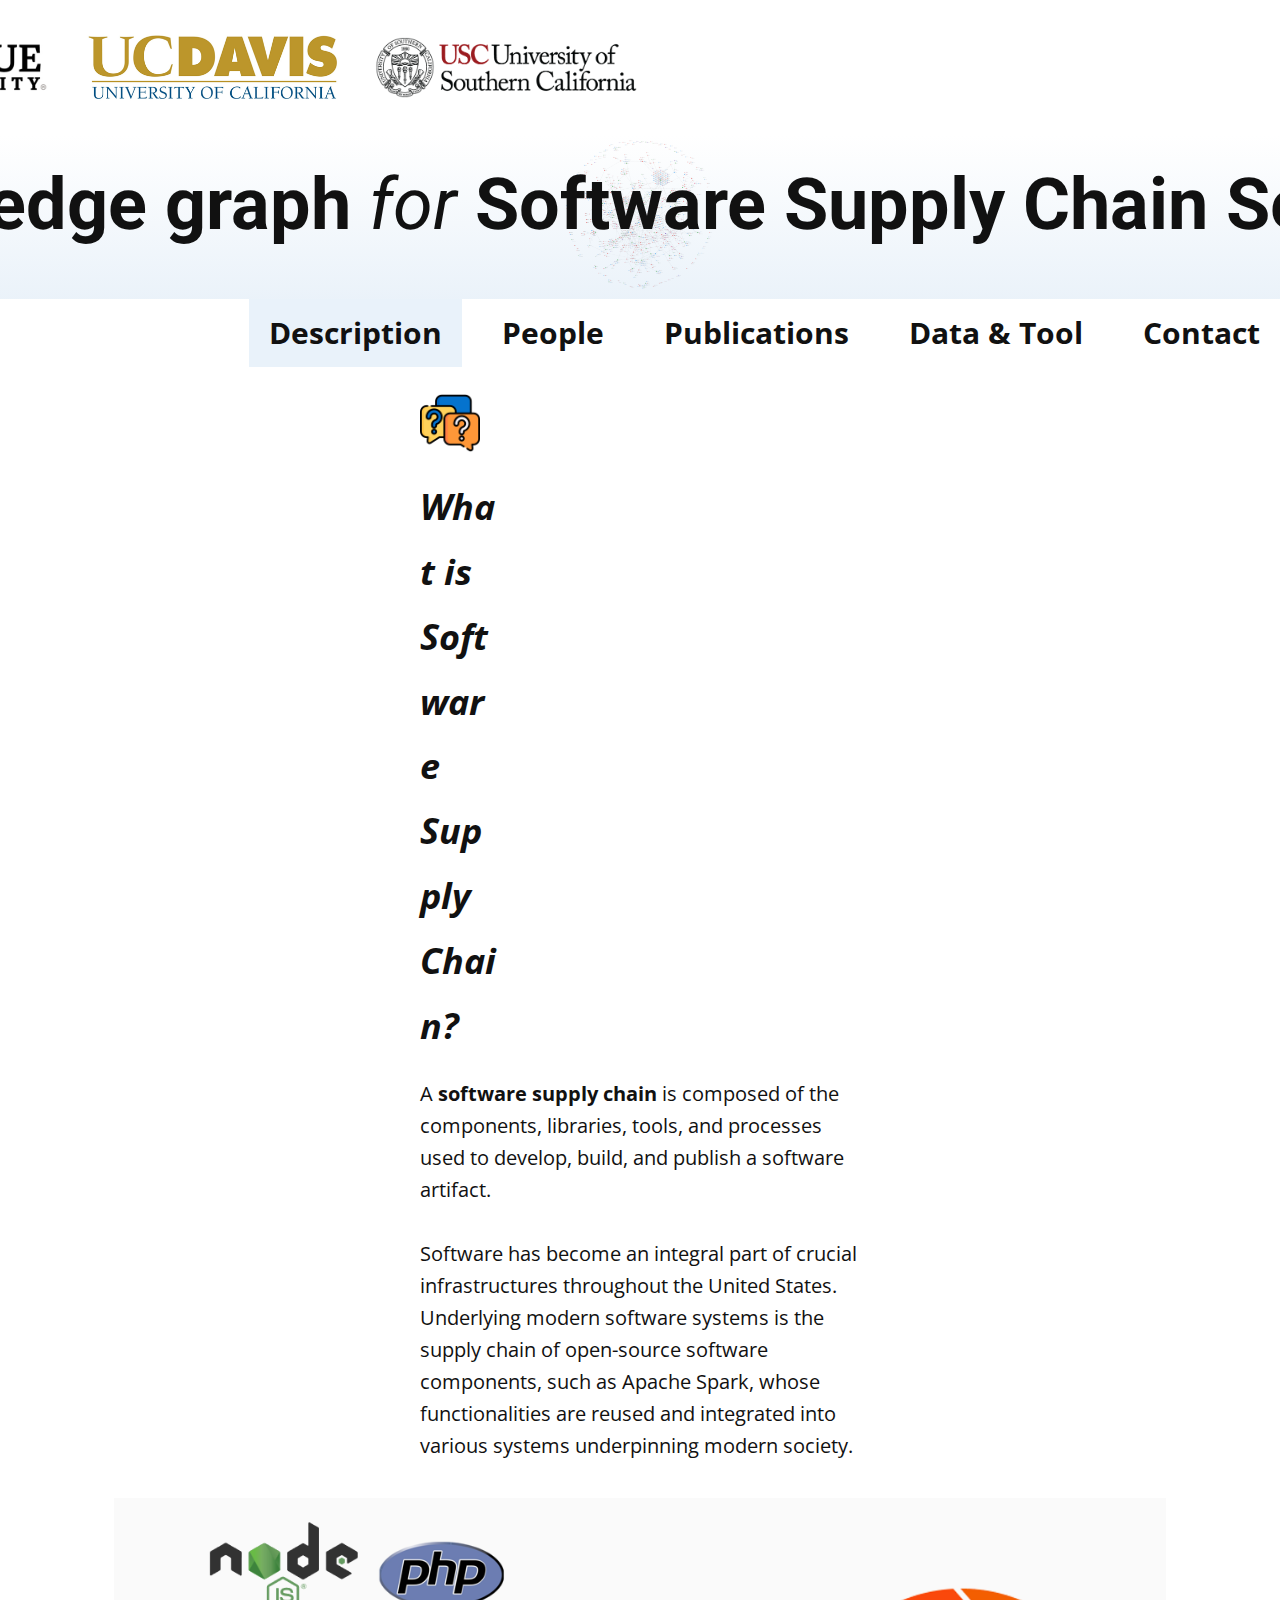
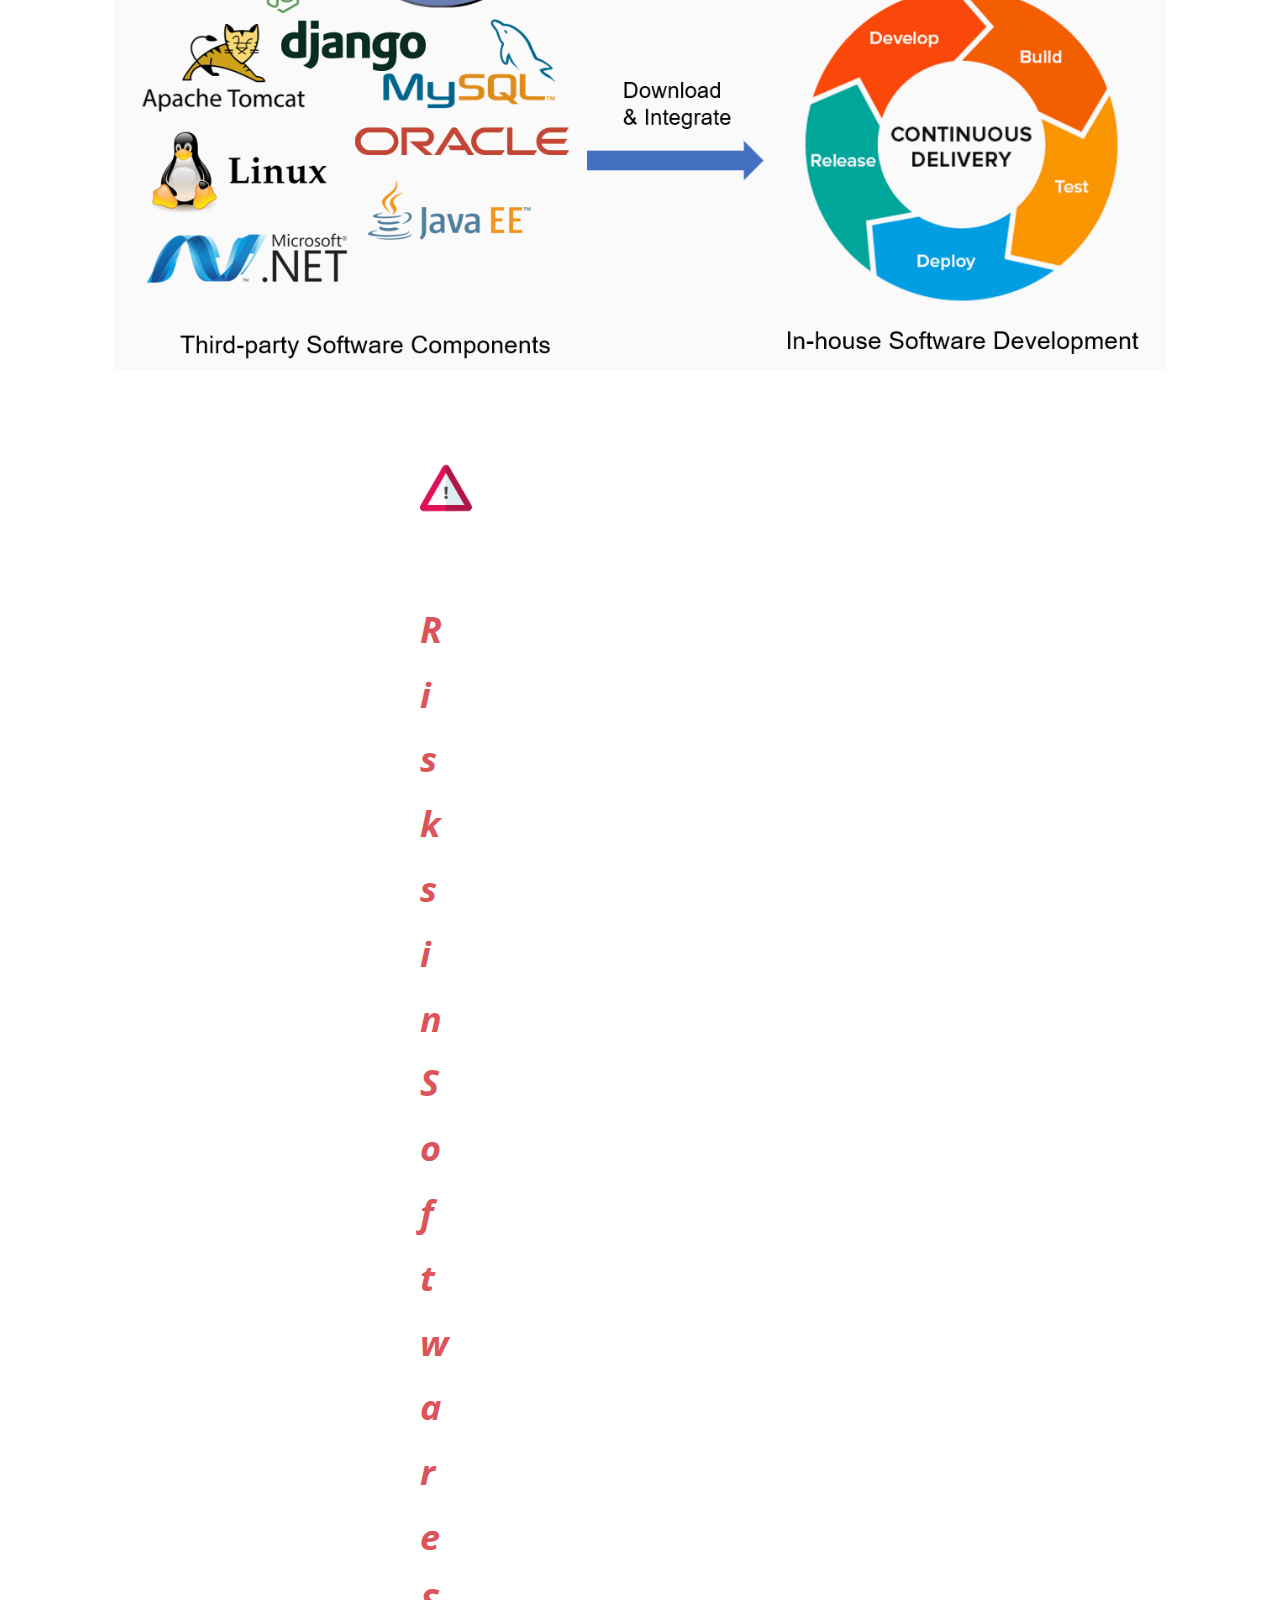
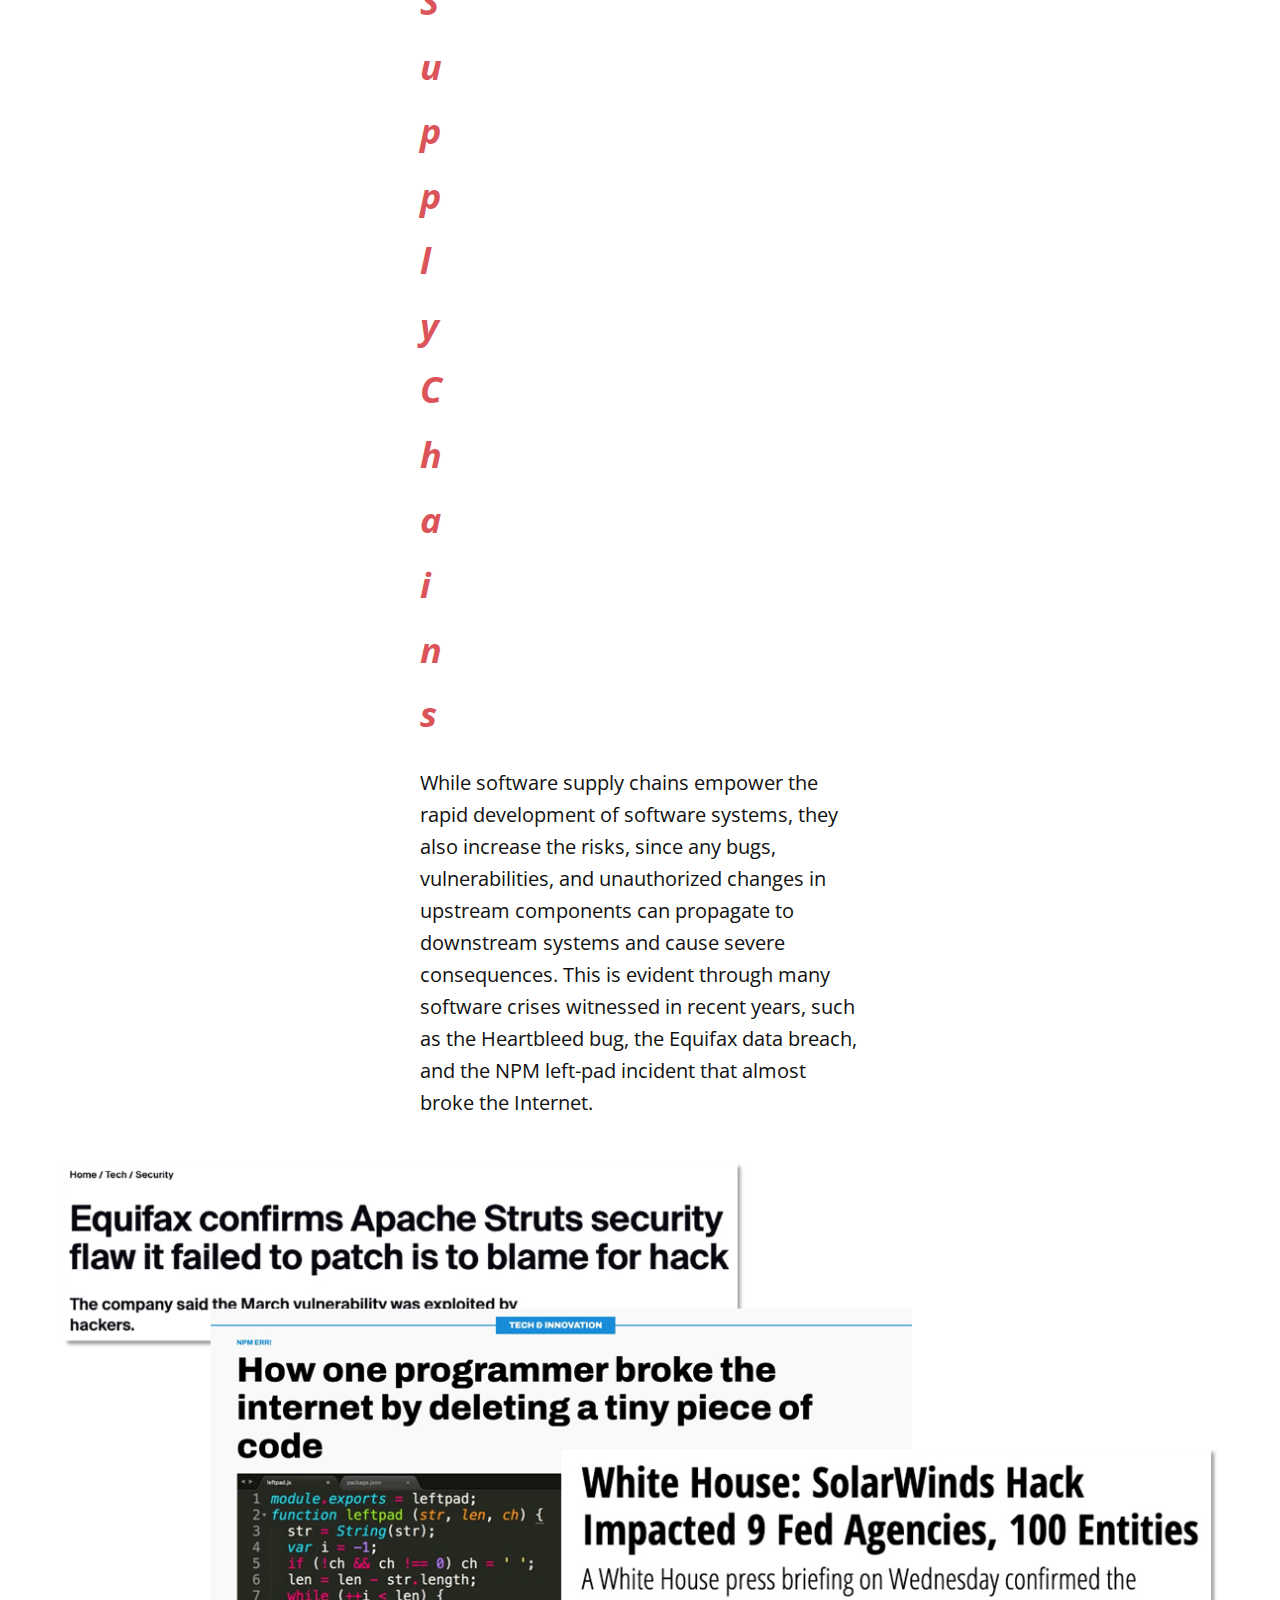
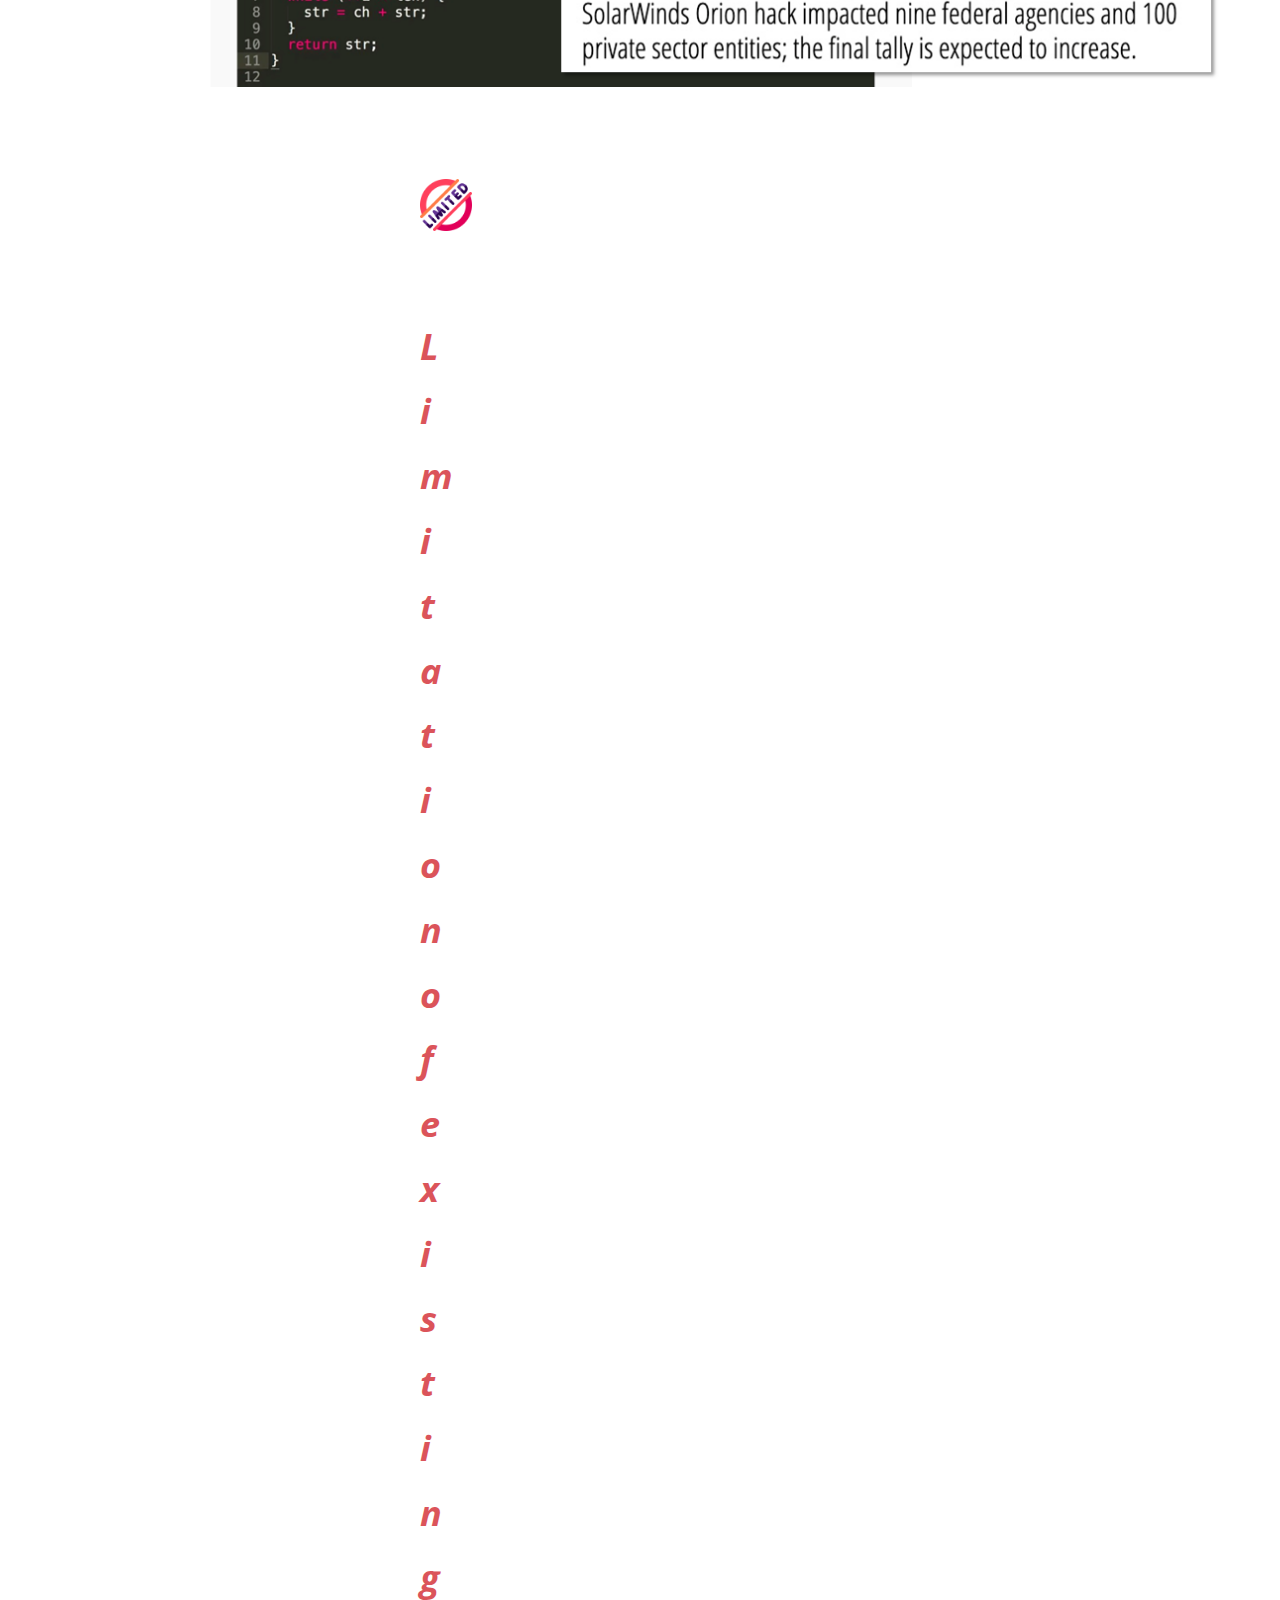
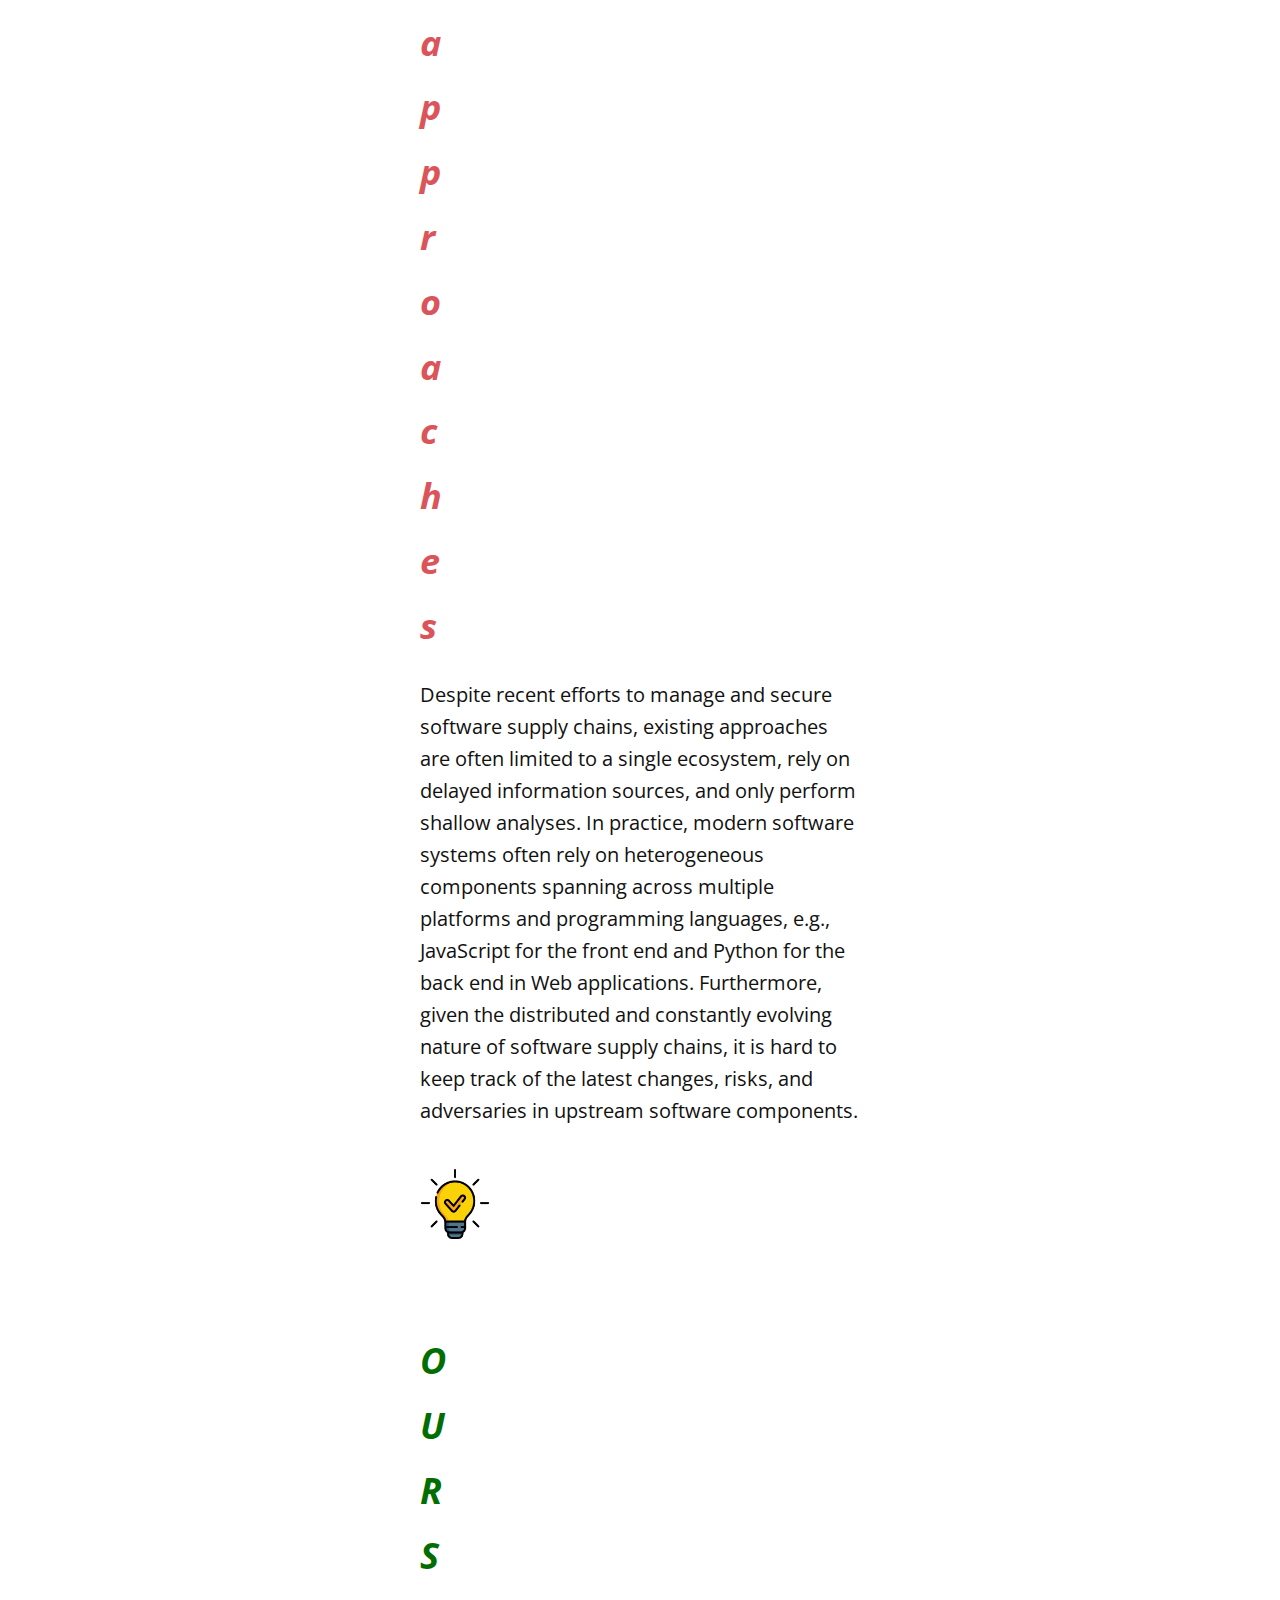
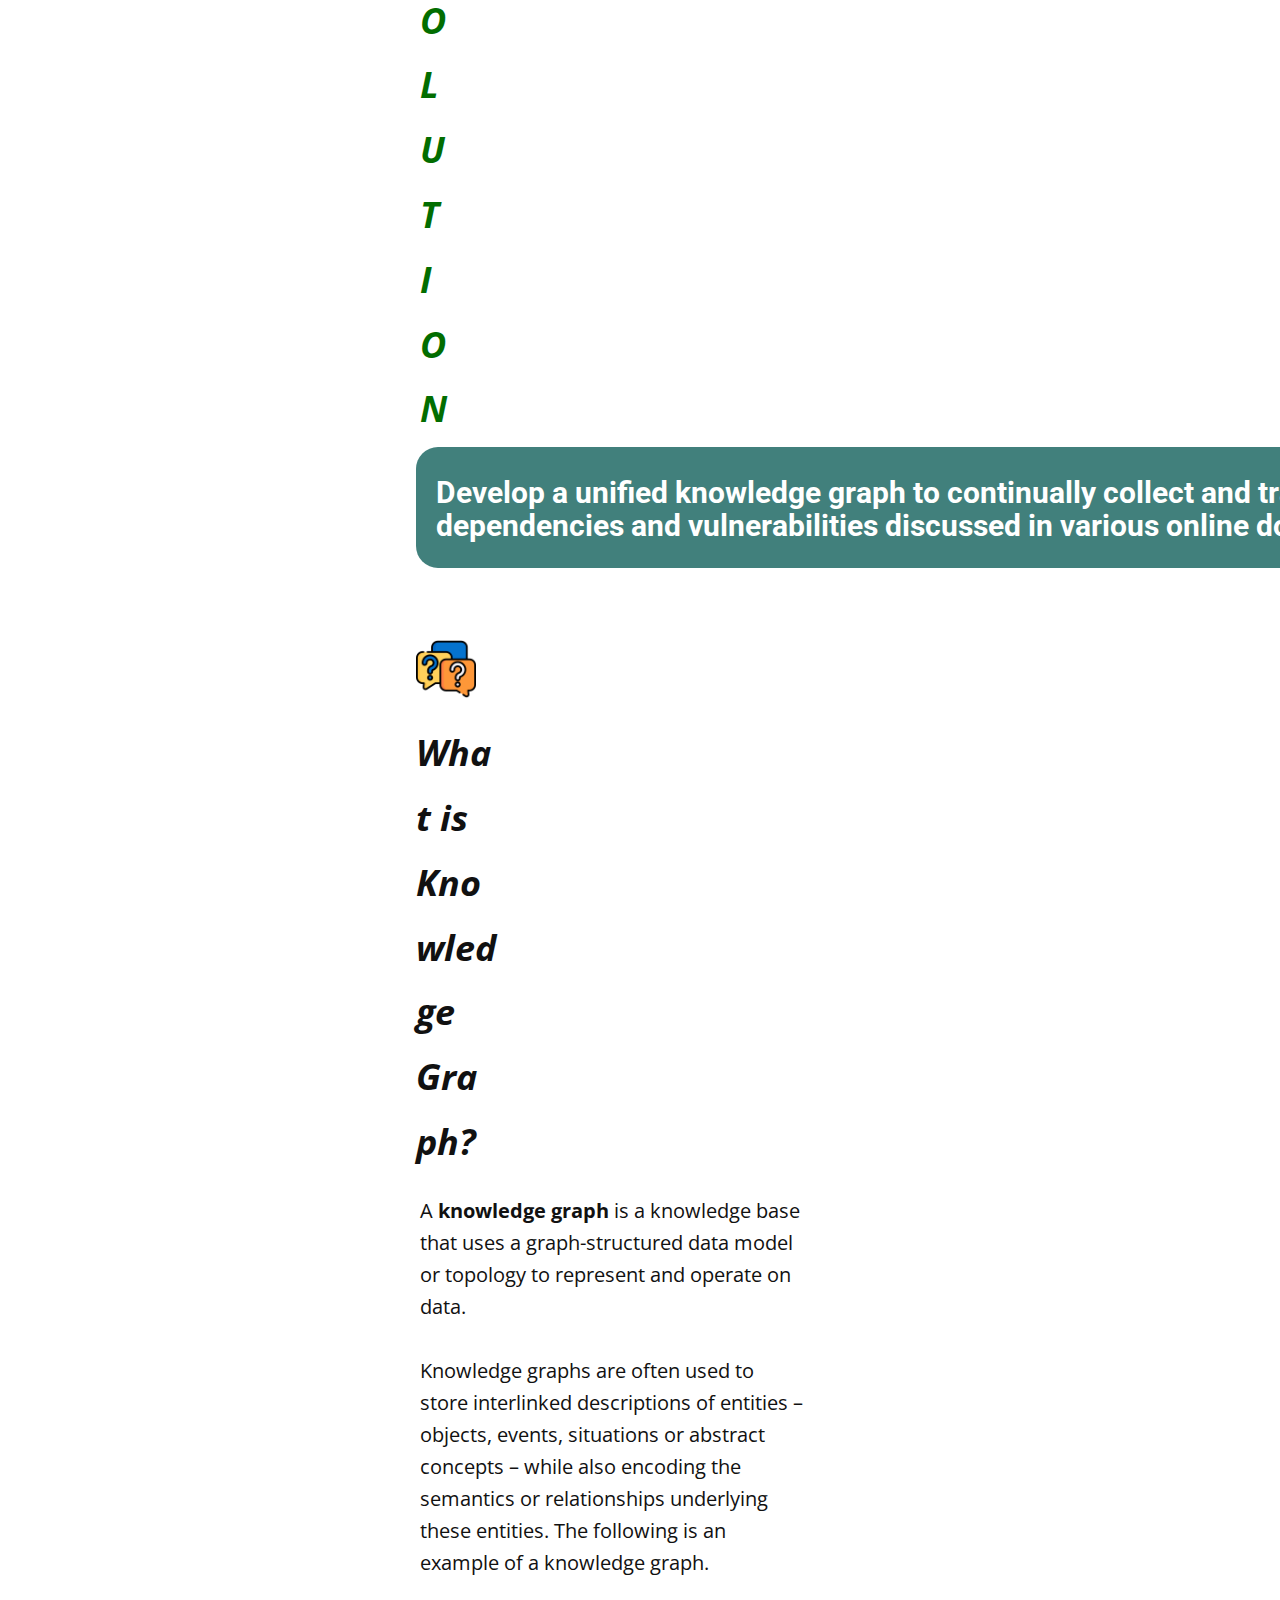
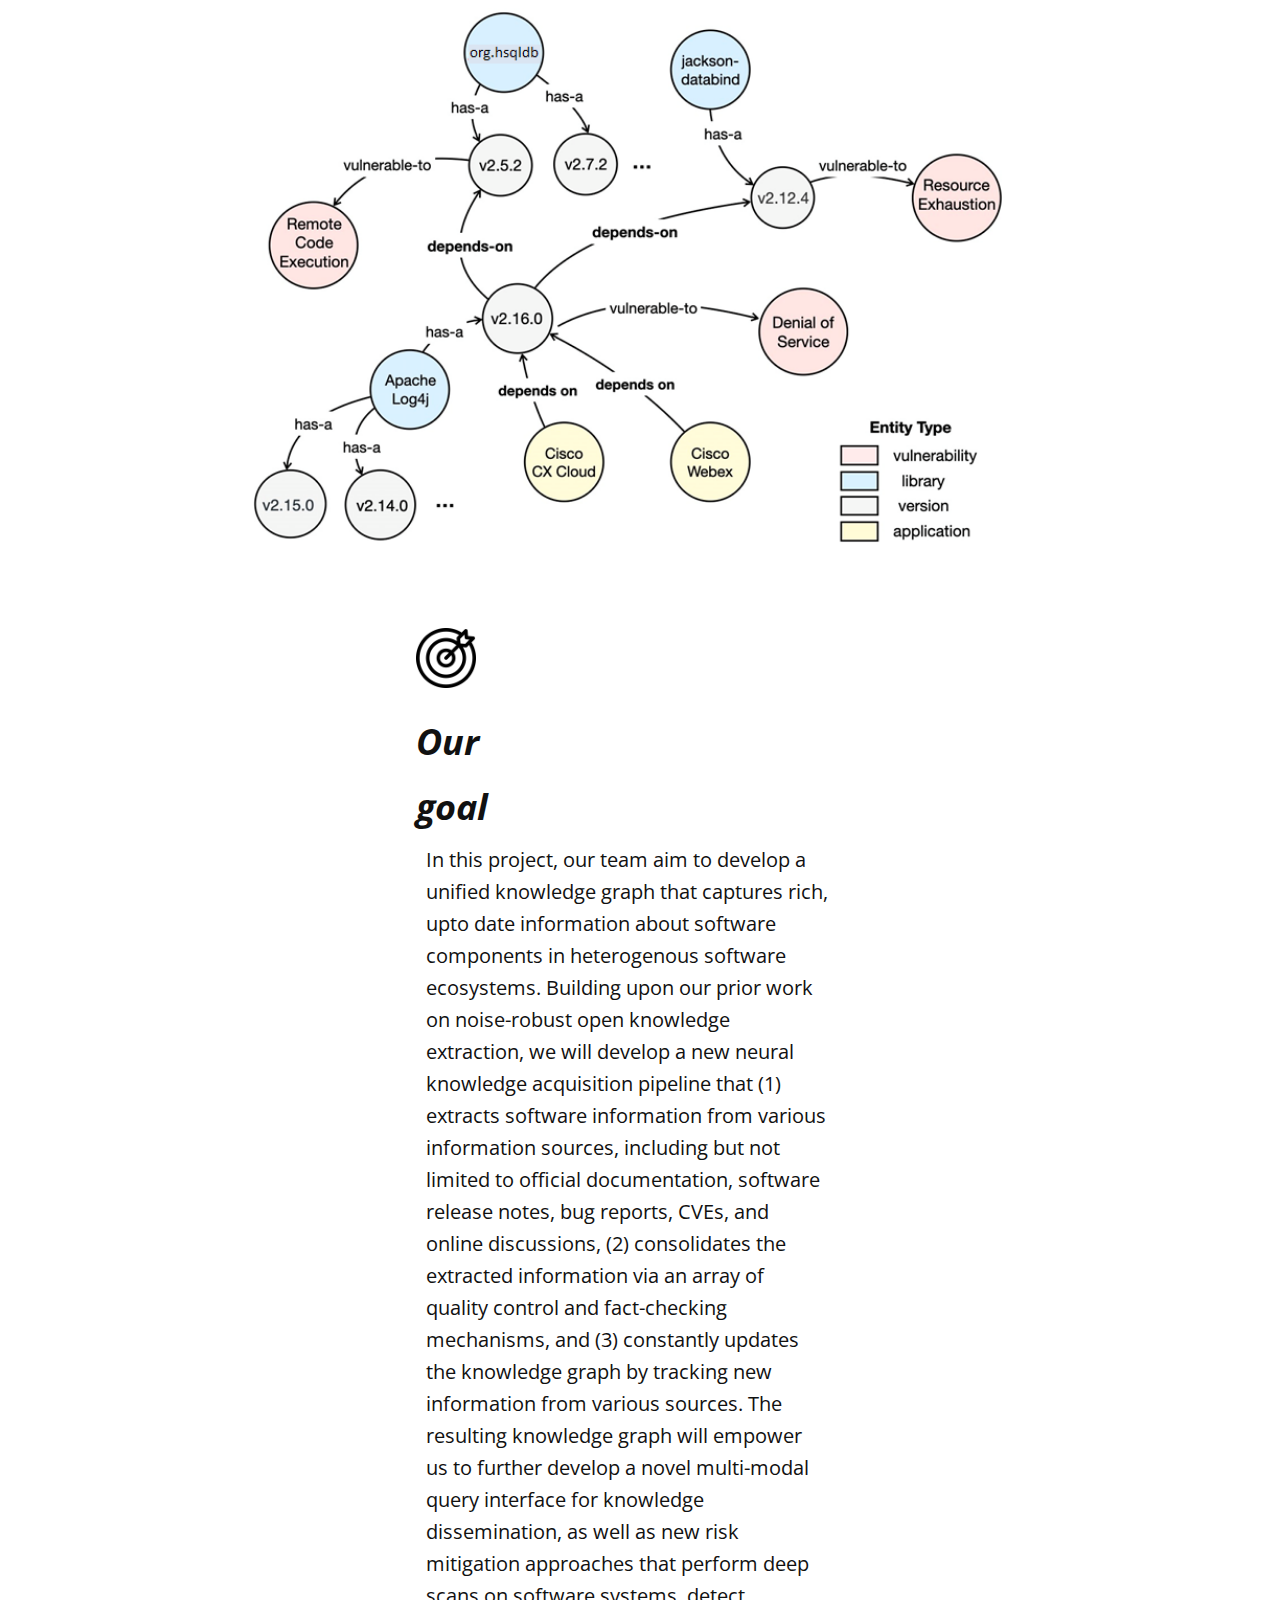
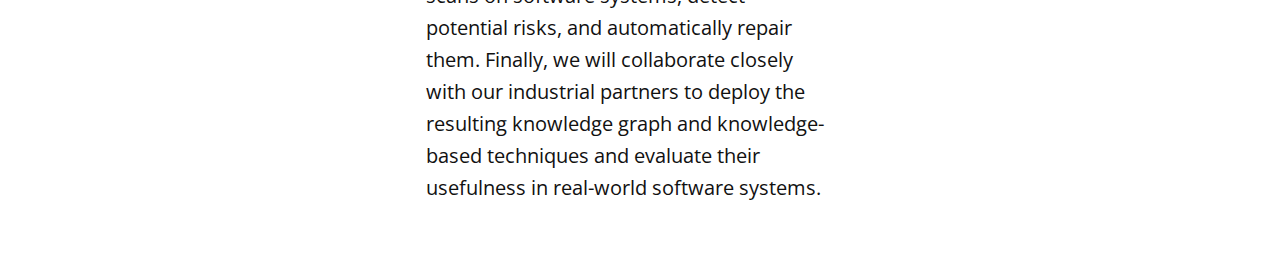
==== commit f3456911: "Add files via upload" ====
--- a/index.html
+++ b/index.html
@@ -11,7 +11,7 @@
     <script class="u-script" type="text/javascript" src="nicepage.js" defer=""></script>
     <meta name="generator" content="Nicepage 6.2.1, nicepage.com">
     <link id="u-theme-google-font" rel="stylesheet" href="https://fonts.googleapis.com/css?family=Roboto:100,100i,300,300i,400,400i,500,500i,700,700i,900,900i|Open+Sans:300,300i,400,400i,500,500i,600,600i,700,700i,800,800i">
-    <link id="u-page-google-font" rel="stylesheet" href="https://fonts.googleapis.com/css?family=Oswald:200,300,400,500,600,700|Ubuntu:300,300i,400,400i,500,500i,700,700i">
+    <link id="u-page-google-font" rel="stylesheet" href="https://fonts.googleapis.com/css?family=Oswald:200,300,400,500,600,700">
     
     
     
@@ -29,37 +29,59 @@
   <meta data-intl-tel-input-cdn-path="intlTelInput/"></head>
   <body data-home-page="NSF---software-chain-supply.html" data-home-page-title="NSF - software chain supply" data-path-to-root="./" data-include-products="false" class="u-body u-xl-mode" data-lang="en">
     <section class="u-clearfix u-section-1" id="sec-be50">
-      <div class="custom-expanded u-align-left u-gallery u-layout-grid u-lightbox u-no-transition u-show-text-none u-gallery-1" id="carousel-f84c">
-        <div class="u-gallery-inner u-gallery-inner-1" role="listbox">
-          <div class="u-effect-hover-zoom u-gallery-item u-shape-rectangle u-gallery-item-1" data-animation-name="" data-animation-duration="0" data-animation-delay="0" data-animation-direction="" data-href="https://www.purdue.edu/" data-target="_blank">
-            <div class="u-back-slide">
-              <img class="u-back-image u-expanded u-image-contain" src="images/image-1.png" data-image-width="664" data-image-height="128">
-            </div>
-            <div class="u-align-center u-over-slide u-shading u-over-slide-1"></div>
-          </div>
-          <div class="u-effect-hover-zoom u-gallery-item u-shape-rectangle u-gallery-item-2" data-animation-name="" data-animation-duration="0" data-animation-delay="0" data-animation-direction="" data-href="https://www.ucdavis.edu/" data-target="_blank">
-            <div class="u-back-slide">
-              <img class="u-back-image u-expanded u-image-contain" src="images/image-2.png" data-image-width="518" data-image-height="149">
-            </div>
-            <div class="u-align-center u-over-slide u-shading u-over-slide-2"></div>
-          </div>
-          <div class="u-effect-hover-zoom u-gallery-item u-shape-rectangle u-gallery-item-3" data-animation-name="" data-animation-duration="0" data-animation-delay="0" data-animation-direction="" data-href="https://www.usc.edu/" data-target="_blank">
-            <div class="u-back-slide">
-              <img class="u-back-image u-expanded u-image-contain" src="images/image-3.png" data-image-width="656" data-image-height="151">
-            </div>
-            <div class="u-align-center u-over-slide u-shading u-over-slide-3"></div>
+      <div class="u-clearfix u-sheet u-sheet-1">
+        <div class="custom-expanded u-align-left u-gallery u-layout-grid u-lightbox u-no-transition u-show-text-none u-gallery-1" id="carousel-eb0c">
+          <div class="u-gallery-inner u-gallery-inner-1" role="listbox">
+            <div class="u-gallery-item u-shape-rectangle u-gallery-item-1" data-animation-name="" data-animation-duration="0" data-animation-delay="0" data-animation-direction="" data-href="https://www.purdue.edu/" data-target="_blank">
+              <div class="u-back-slide">
+                <img class="u-back-image u-expanded u-image-contain" src="images/image-1.png" data-image-width="664" data-image-height="128">
+              </div>
+              <div class="u-align-center u-over-slide u-shading u-over-slide-1"></div>
+            </div>
+            <div class="u-gallery-item u-shape-rectangle u-gallery-item-2" data-animation-name="" data-animation-duration="0" data-animation-delay="0" data-animation-direction="" data-href="https://www.ucdavis.edu/" data-target="_blank">
+              <div class="u-back-slide">
+                <img class="u-back-image u-expanded u-image-contain" src="images/image-2.png" data-image-width="518" data-image-height="149">
+              </div>
+              <div class="u-align-center u-over-slide u-shading u-over-slide-2"></div>
+            </div>
+            <div class="u-gallery-item u-shape-rectangle u-gallery-item-3" data-animation-name="" data-animation-duration="0" data-animation-delay="0" data-animation-direction="" data-href="https://www.usc.edu/" data-target="_blank">
+              <div class="u-back-slide">
+                <img class="u-back-image u-expanded u-image-contain" src="images/image-3.png" data-image-width="656" data-image-height="151">
+              </div>
+              <div class="u-align-center u-over-slide u-shading u-over-slide-3"></div>
+            </div>
           </div>
         </div>
+        <img class="u-image u-image-contain u-image-default u-image-1" src="images/image.png" alt="" data-image-width="1722" data-image-height="1731" data-href="https://www.nsf.gov/" data-target="_blank">
       </div>
-      <img class="u-image u-image-contain u-image-default u-image-1" src="images/image.png" alt="" data-image-width="1722" data-image-height="1731" data-href="https://www.nsf.gov/" data-target="_blank">
     </section>
     <section class="u-clearfix u-image u-image-contain u-shading u-section-2" id="sec-3c90" data-image-width="732" data-image-height="653">
       
       <div class="u-clearfix u-sheet u-sheet-1">
-        <h1 class="u-align-center u-hover-feature u-text u-text-body-color u-title u-text-1">Software Supply Chain Security</h1>
+        <h1 class="u-align-center u-hover-feature u-text u-text-body-color u-title u-text-1">Knowledge graph <span style="font-style: italic; font-weight: 400;">for</span> Software Supply Chain Security
+        </h1>
       </div>
     </section>
-    <section class="u-align-left u-clearfix u-container-align-center u-section-3" id="sec-38e4">
+    <section class="u-align-left u-clearfix u-section-3" id="sec-38e4">
+      
+      
+      
+      
+      
+      
+      
+      
+      
+      
+      
+      
+      
+      
+      
+      
+      
+      
+      
       <div class="u-expanded-width u-tab-links-align-right u-tabs u-tabs-1">
         <ul class="u-spacing-20 u-tab-list u-unstyled" role="tablist"><li class="u-tab-item u-tab-item-1" role="presentation"><a class="active u-active-palette-1-light-3 u-button-style u-hover-palette-5-dark-1 u-tab-link u-tab-link-1" id="link-tab-4d57" href="#tab-4d57" role="tab" aria-controls="tab-4d57" aria-selected="true">Description</a>
 </li><li class="u-tab-item u-tab-item-2" role="presentation"><a class="u-active-palette-1-light-3 u-button-style u-hover-palette-5-dark-1 u-tab-link u-tab-link-2" id="link-tab-3923" href="#tab-3923" role="tab" aria-controls="tab-3923" aria-selected="false">People</a>
@@ -70,35 +92,54 @@
         <div class="u-tab-content">
           <div class="u-container-style u-tab-active u-tab-pane u-tab-pane-1" id="tab-4d57" role="tabpanel" aria-labelledby="link-tab-4d57">
             <div class="u-container-layout u-container-layout-1">
-              <p class="u-hover-feature u-text u-text-1">What is Software Suppl​y Chain Security?</p>
+              <p class="u-hover-feature u-text u-text-1"><span class="u-file-icon u-icon u-icon-1"><img src="images/5726642.png" alt=""></span>&nbsp;What is Software Suppl​y Chain?
+              </p>
+              <p class="u-hover-feature u-text u-text-2"> A&nbsp;<b>software supply chain</b>&nbsp;is composed of the components, libraries, tools, and processes used to develop, build, and publish a software artifact. <br>
+                <br>Software has become an integral part of crucial infrastructures throughout the United States. Underlying modern software systems is the supply chain of open-source software components, such
+as Apache Spark, whose functionalities are reused and integrated into various systems underpinning
+modern society. 
+              </p>
               <img class="u-align-center u-image u-image-contain u-image-default u-image-1" src="images/image6.png" alt="" data-image-width="1252" data-image-height="562">
-              <p class="u-align-center u-text u-text-grey-25 u-text-2"> A&nbsp;<b>software supply chain</b>&nbsp;is composed of the components, libraries, tools, and processes used to develop, build, and publish a software artifact.
-              </p>
-              <p class="u-align-left u-hover-feature u-text u-text-palette-2-base u-text-3">Risks in Software Supply Chains</p>
-              <img class="custom-expanded u-align-center u-image u-image-contain u-image-default u-image-2" src="images/image7.png" alt="" data-image-width="1171" data-image-height="533">
-              <img class="u-image u-image-contain u-image-default u-preserve-proportions u-image-3" src="images/image9.png" alt="" data-image-width="70" data-image-height="70">
-              <h2 class="u-text u-text-4">
-                <span style="font-weight: 700;">Our solution</span>: Develop
-a unified knowledge graph to continually collect and track software
-dependencies and vulnerabilities discussed in various online documents
-              </h2>
-              <p class="u-hover-feature u-text u-text-5">Knowledge Graph Construction for Resilient, Trustworthy,&nbsp;and
-Secure Software Supply Chains</p>
-              <p class="u-hover-feature u-text u-text-6"> Software has become an integral part of crucial infrastructures throughout the United States. Underlying modern software systems is the supply chain of open-source software components, such
-as Apache Spark, whose functionalities are reused and integrated into various systems underpinning
-modern society. While software supply chains empower the rapid development of software
+              <p class="u-align-left u-hover-feature u-text u-text-palette-2-base u-text-3"><span class="u-file-icon u-icon u-icon-2"><img src="images/1984091.png" alt=""></span>&nbsp;Risks in Software Supply Chains
+              </p>
+              <p class="u-hover-feature u-text u-text-4">While software supply chains empower the rapid development of software
 systems, they also increase the risks, since any bugs, vulnerabilities, and unauthorized changes
 in upstream components can propagate to downstream systems and cause severe consequences.
 This is evident through many software crises witnessed in recent years, such as the Heartbleed
 bug, the Equifax data breach, and the NPM left-pad incident that almost broke the Internet. <br>
-                <br>Despite recent efforts to manage and secure software supply chains, existing approaches are often
+              </p>
+              <img class="custom-expanded u-align-center u-image u-image-contain u-image-default u-image-2" src="images/image7.png" alt="" data-image-width="1171" data-image-height="533">
+              <p class="u-align-left u-hover-feature u-text u-text-palette-2-base u-text-5"><span class="u-file-icon u-icon u-icon-3"><img src="images/6643232.png" alt=""></span>&nbsp;Limitation of existing approaches
+              </p>
+              <p class="u-hover-feature u-text u-text-6">Despite recent efforts to manage and secure software supply chains, existing approaches are often
 limited to a single ecosystem, rely on delayed information sources, and only perform shallow
 analyses. In practice, modern software systems often rely on heterogeneous components spanning
 across multiple platforms and programming languages, e.g., JavaScript for the front end and
 Python for the back end in Web applications. Furthermore, given the distributed and constantly
 evolving nature of software supply chains, it is hard to keep track of the latest changes, risks, and
 adversaries in upstream software components.<br>
-                <br>The objective of this research is to develop a unified knowledge graph that captures rich, upto date information about software components in heterogenous software ecosystems. Building
+              </p>
+              <p class="u-align-left u-hover-feature u-text u-text-custom-color-3 u-text-7"><span class="u-file-icon u-icon u-icon-4"><img src="images/3176298.png" alt=""></span>&nbsp;Our solution
+              </p>
+              <div class="u-container-style u-group u-palette-4-dark-2 u-radius u-shape-round u-group-1">
+                <div class="u-container-layout u-container-layout-2">
+                  <div class="u-clearfix u-group-elements u-group-elements-1"></div>
+                  <h2 class="u-text u-text-8">
+                    <span style="font-weight: 700;"></span>Develop
+a unified knowledge graph to continually collect and track software
+dependencies and vulnerabilities discussed in various online documents.
+                  </h2>
+                </div>
+              </div>
+              <p class="u-hover-feature u-text u-text-9"><span class="u-file-icon u-icon u-icon-5"><img src="images/5726642.png" alt=""></span>&nbsp;What is Knowledge Graph?
+              </p>
+              <p class="u-hover-feature u-text u-text-10">A <span style="font-weight: 700;">knowledge graph</span> is a knowledge base that uses a graph-structured data model or topology to represent and operate on data.<br>
+                <br>Knowledge graphs are often used to store interlinked descriptions of entities – objects, events, situations or abstract concepts – while also encoding the semantics or relationships underlying these entities. The following is an example of a knowledge graph.<br>
+              </p>
+              <img class="u-align-center u-image u-image-contain u-image-default u-image-3" src="images/image11.png" alt="" data-image-width="790" data-image-height="518">
+              <p class="u-hover-feature u-text u-text-11"><span class="u-file-icon u-icon u-icon-6"><img src="images/1694262.png" alt=""></span>&nbsp;Our goal
+              </p>
+              <p class="u-hover-feature u-text u-text-12">In this project, our team aim to develop a unified knowledge graph that captures rich, upto date information about software components in heterogenous software ecosystems. Building
 upon our prior work on noise-robust open knowledge extraction, we will develop a new neural
 knowledge acquisition pipeline that (1) extracts software information from various information
 sources, including but not limited to official documentation, software release notes, bug reports,
@@ -109,148 +150,146 @@
 risk mitigation approaches that perform deep scans on software systems, detect potential risks,
 and automatically repair them. Finally, we will collaborate closely with our industrial partners to
 deploy the resulting knowledge graph and knowledge-based techniques and evaluate their usefulness
-in real-world software systems.
-              </p>
-              <img class="custom-expanded u-align-center u-image u-image-contain u-image-default u-image-4" src="images/image8.png" alt="" data-image-width="1218" data-image-height="369">
+in real-world software systems.</p>
             </div>
           </div>
           <div class="u-container-align-center u-container-style u-tab-pane u-tab-pane-2" id="tab-3923" role="tabpanel" aria-labelledby="link-tab-3923">
-            <div class="u-container-layout u-container-layout-2">
+            <div class="u-container-layout u-container-layout-3">
               <div class="custom-expanded u-list u-list-1">
                 <div class="u-repeater u-repeater-1">
                   <div class="u-align-center u-border-5 u-border-no-bottom u-border-no-right u-border-no-top u-border-palette-1-base u-container-style u-grey-5 u-hover-feature u-list-item u-opacity u-opacity-60 u-repeater-item u-shape-rectangle u-list-item-1" data-href="https://tianyi-zhang.github.io/" data-target="_blank">
-                    <div class="u-container-layout u-similar-container u-container-layout-3">
-                      <h3 class="u-align-left u-text u-text-black u-text-7" spellcheck="false">Tianyi Zhang</h3>
-                      <h4 class="u-align-left u-text u-text-8">Principle Investigator</h4>
-                      <p class="u-align-left u-text u-text-grey-30 u-text-9"> Purdue University</p>
+                    <div class="u-container-layout u-similar-container u-container-layout-4">
+                      <h3 class="u-align-left u-text u-text-black u-text-13" spellcheck="false">Tianyi Zhang</h3>
+                      <h4 class="u-align-left u-text u-text-14">Principle Investigator</h4>
+                      <p class="u-align-left u-text u-text-grey-30 u-text-15"> Purdue University</p>
                     </div>
                   </div>
                   <div class="u-align-center u-border-5 u-border-no-bottom u-border-no-right u-border-no-top u-border-palette-1-base u-container-style u-grey-5 u-hover-feature u-list-item u-opacity u-opacity-60 u-repeater-item u-shape-rectangle u-list-item-2" data-href="https://muhaochen.github.io/" data-target="_blank">
-                    <div class="u-container-layout u-similar-container u-container-layout-4">
-                      <h3 class="u-align-left u-text u-text-black u-text-10" spellcheck="false">Muhao Chen</h3>
-                      <h4 class="u-align-left u-text u-text-11"> Principle Investigator</h4>
-                      <p class="u-align-left u-text u-text-grey-30 u-text-12" spellcheck="false"> University of Southern California</p>
+                    <div class="u-container-layout u-similar-container u-container-layout-5">
+                      <h3 class="u-align-left u-text u-text-black u-text-16" spellcheck="false">Muhao Chen</h3>
+                      <h4 class="u-align-left u-text u-text-17"> Co-Principle Investigator</h4>
+                      <p class="u-align-left u-text u-text-grey-30 u-text-18" spellcheck="false"> University of Southern California</p>
                     </div>
                   </div>
                   <div class="u-align-center u-border-5 u-border-no-bottom u-border-no-right u-border-no-top u-border-palette-1-base u-container-style u-grey-5 u-list-item u-opacity u-opacity-60 u-repeater-item u-shape-rectangle u-list-item-3" data-href="https://www.cs.purdue.edu/homes/xyzhang/" data-target="_blank">
-                    <div class="u-container-layout u-similar-container u-container-layout-5">
-                      <h3 class="u-align-left u-text u-text-black u-text-13" spellcheck="false">Xiangyu Zhang</h3>
-                      <h4 class="u-align-left u-text u-text-14"> Principle Investigator</h4>
-                      <p class="u-align-left u-text u-text-grey-30 u-text-15"> Purdue University</p>
+                    <div class="u-container-layout u-similar-container u-container-layout-6">
+                      <h3 class="u-align-left u-text u-text-black u-text-19" spellcheck="false">Xiangyu Zhang</h3>
+                      <h4 class="u-align-left u-text u-text-20"> Co-​Principle Investigator</h4>
+                      <p class="u-align-left u-text u-text-grey-30 u-text-21"> Purdue University</p>
                     </div>
                   </div>
                   <div class="u-align-center u-border-5 u-border-no-bottom u-border-no-right u-border-no-top u-border-palette-1-base u-container-style u-grey-5 u-hover-feature u-list-item u-opacity u-opacity-60 u-repeater-item u-shape-rectangle u-list-item-4" data-href="https://shanzhenren.github.io/" data-target="_blank">
-                    <div class="u-container-layout u-similar-container u-container-layout-6">
-                      <h3 class="u-align-left u-text u-text-black u-text-16" spellcheck="false">Xiang Ren</h3>
-                      <h4 class="u-align-left u-text u-text-17"> Principle Investigator</h4>
-                      <p class="u-align-left u-text u-text-grey-30 u-text-18"> University of Southern California</p>
+                    <div class="u-container-layout u-similar-container u-container-layout-7">
+                      <h3 class="u-align-left u-text u-text-black u-text-22" spellcheck="false">Xiang Ren</h3>
+                      <h4 class="u-align-left u-text u-text-23"> Co-Principle Investigator</h4>
+                      <p class="u-align-left u-text u-text-grey-30 u-text-24"> University of Southern California</p>
                     </div>
                   </div>
                   <div class="u-align-center u-border-5 u-border-no-bottom u-border-no-right u-border-no-top u-border-palette-1-base u-container-style u-grey-5 u-list-item u-opacity u-opacity-60 u-repeater-item u-shape-rectangle u-list-item-5" data-href="https://www.linkedin.com/in/yuan-tian-9653111a4/" data-target="_blank">
-                    <div class="u-container-layout u-similar-container u-container-layout-7">
-                      <h3 class="u-align-left u-text u-text-black u-text-19" spellcheck="false">Yuan Tian</h3>
-                      <h4 class="u-align-left u-text u-text-20"> PhD Student</h4>
-                      <p class="u-align-left u-text u-text-grey-30 u-text-21"> Purdue University</p>
-                    </div>
-                  </div>
-                  <div class="u-align-center u-border-5 u-border-no-bottom u-border-no-right u-border-no-top u-border-palette-1-base u-container-style u-grey-5 u-list-item u-opacity u-opacity-60 u-repeater-item u-shape-rectangle u-list-item-6" data-href="https://www.linkedin.com/in/nyaru/" data-target="_blank">
                     <div class="u-container-layout u-similar-container u-container-layout-8">
-                      <h3 class="u-align-left u-text u-text-black u-text-22" spellcheck="false">Yifeng Di</h3>
-                      <h4 class="u-align-left u-text u-text-23"> PhD Student</h4>
-                      <p class="u-align-left u-text u-text-grey-30 u-text-24"> Purdue University</p>
-                    </div>
-                  </div>
-                  <div class="u-align-center u-border-5 u-border-no-bottom u-border-no-right u-border-no-top u-border-palette-1-base u-container-style u-grey-5 u-hover-feature u-list-item u-opacity u-opacity-60 u-repeater-item u-shape-rectangle u-list-item-7" data-href="https://www.linkedin.com/in/bonan-kou-19678124a/" data-target="_blank">
-                    <div class="u-container-layout u-similar-container u-container-layout-9">
-                      <h3 class="u-align-left u-text u-text-black u-text-25" spellcheck="false"> Bonan Kou</h3>
+                      <h3 class="u-align-left u-text u-text-black u-text-25" spellcheck="false">Yuan Tian</h3>
                       <h4 class="u-align-left u-text u-text-26"> PhD Student</h4>
                       <p class="u-align-left u-text u-text-grey-30 u-text-27"> Purdue University</p>
                     </div>
                   </div>
+                  <div class="u-align-center u-border-5 u-border-no-bottom u-border-no-right u-border-no-top u-border-palette-1-base u-container-style u-grey-5 u-list-item u-opacity u-opacity-60 u-repeater-item u-shape-rectangle u-list-item-6" data-href="https://www.linkedin.com/in/nyaru/" data-target="_blank">
+                    <div class="u-container-layout u-similar-container u-container-layout-9">
+                      <h3 class="u-align-left u-text u-text-black u-text-28" spellcheck="false">Yifeng Di</h3>
+                      <h4 class="u-align-left u-text u-text-29"> PhD Student</h4>
+                      <p class="u-align-left u-text u-text-grey-30 u-text-30"> Purdue University</p>
+                    </div>
+                  </div>
+                  <div class="u-align-center u-border-5 u-border-no-bottom u-border-no-right u-border-no-top u-border-palette-1-base u-container-style u-grey-5 u-hover-feature u-list-item u-opacity u-opacity-60 u-repeater-item u-shape-rectangle u-list-item-7" data-href="https://www.linkedin.com/in/bonan-kou-19678124a/" data-target="_blank">
+                    <div class="u-container-layout u-similar-container u-container-layout-10">
+                      <h3 class="u-align-left u-text u-text-black u-text-31" spellcheck="false"> Bonan Kou</h3>
+                      <h4 class="u-align-left u-text u-text-32"> PhD Student</h4>
+                      <p class="u-align-left u-text u-text-grey-30 u-text-33"> Purdue University</p>
+                    </div>
+                  </div>
                   <div class="u-align-center u-border-5 u-border-no-bottom u-border-no-right u-border-no-top u-border-palette-1-base u-container-style u-grey-5 u-list-item u-opacity u-opacity-60 u-repeater-item u-shape-rectangle u-list-item-8" data-href="https://www.linkedin.com/in/kalyan-salkar/" data-target="_blank">
-                    <div class="u-container-layout u-similar-container u-container-layout-10">
-                      <h3 class="u-align-left u-text u-text-black u-text-28" spellcheck="false"> Kalyan Salkar</h3>
-                      <h4 class="u-align-left u-text u-text-29">Undergraduate Student</h4>
-                      <p class="u-align-left u-text u-text-grey-30 u-text-30">Purdue University</p>
+                    <div class="u-container-layout u-similar-container u-container-layout-11">
+                      <h3 class="u-align-left u-text u-text-black u-text-34" spellcheck="false"> Kalyan Salkar</h3>
+                      <h4 class="u-align-left u-text u-text-35">Undergraduate Student</h4>
+                      <p class="u-align-left u-text u-text-grey-30 u-text-36">Purdue University</p>
                     </div>
                   </div>
                   <div class="u-align-center u-border-5 u-border-no-bottom u-border-no-right u-border-no-top u-border-palette-1-base u-container-style u-grey-5 u-list-item u-opacity u-opacity-60 u-repeater-item u-shape-rectangle u-list-item-9" data-href="https://www.linkedin.com/in/hadiaskari67/" data-target="_blank">
-                    <div class="u-container-layout u-similar-container u-container-layout-11">
-                      <h3 class="u-align-left u-text u-text-black u-text-31" spellcheck="false"> Hadi Askari</h3>
-                      <h4 class="u-align-left u-text u-text-32">PhD Student</h4>
-                      <p class="u-align-left u-text u-text-grey-30 u-text-33"> University of California, Davis</p>
+                    <div class="u-container-layout u-similar-container u-container-layout-12">
+                      <h3 class="u-align-left u-text u-text-black u-text-37" spellcheck="false"> Hadi Askari</h3>
+                      <h4 class="u-align-left u-text u-text-38">PhD Student</h4>
+                      <p class="u-align-left u-text u-text-grey-30 u-text-39"> University of California, Davis</p>
                     </div>
                   </div>
                   <div class="u-align-center u-border-5 u-border-no-bottom u-border-no-right u-border-no-top u-border-palette-1-base u-container-style u-grey-5 u-list-item u-opacity u-opacity-60 u-repeater-item u-shape-rectangle u-list-item-10" data-href="https://www.linkedin.com/in/arakelyanshushan/" data-target="_blank">
-                    <div class="u-container-layout u-similar-container u-container-layout-12">
-                      <h3 class="u-align-left u-text u-text-black u-text-34" spellcheck="false">Shushan Arakelyan</h3>
-                      <h4 class="u-align-left u-text u-text-35"> PhD Student</h4>
-                      <p class="u-align-left u-text u-text-grey-30 u-text-36"> University of Southern California</p>
+                    <div class="u-container-layout u-similar-container u-container-layout-13">
+                      <h3 class="u-align-left u-text u-text-black u-text-40" spellcheck="false">Shushan Arakelyan</h3>
+                      <h4 class="u-align-left u-text u-text-41"> PhD Student</h4>
+                      <p class="u-align-left u-text u-text-grey-30 u-text-42"> University of Southern California</p>
                     </div>
                   </div>
                 </div>
               </div>
             </div>
           </div>
-          <div class="u-container-style u-tab-pane u-tab-pane-3" id="link-tab-d7e7" role="tabpanel" aria-labelledby="tab-d7e7">
-            <div class="u-container-layout u-container-layout-13">
+          <div class="u-container-align-center u-container-style u-tab-pane u-tab-pane-3" id="link-tab-d7e7" role="tabpanel" aria-labelledby="tab-d7e7">
+            <div class="u-container-layout u-container-layout-14">
               <div class="custom-expanded u-align-center u-list u-list-2">
                 <div class="u-repeater u-repeater-2">
                   <div class="u-container-style u-list-item u-radius u-repeater-item u-shape-round u-white u-list-item-11" data-animation-name="customAnimationIn" data-animation-duration="1000">
-                    <div class="u-container-layout u-similar-container u-container-layout-14">
-                      <h2 class="u-hover-feature u-text u-text-default u-text-palette-1-base u-text-37">
+                    <div class="u-container-layout u-similar-container u-container-layout-15">
+                      <h2 class="u-hover-feature u-text u-text-palette-1-base u-text-43">
                         <a class="u-active-none u-border-none u-btn u-button-link u-button-style u-hover-none u-none u-text-palette-1-base u-btn-1" data-href="https://aclanthology.org/2023.emnlp-main.1004.pdf" data-target="_blank"> Interactive Text-to-SQL&nbsp;Generation via Editable Step-by-Step Explanations</a>
                       </h2>
-                      <p class="u-text u-text-38">Yuan Tian, Zheng Zhang, Zheng Ning, Toby Li, Jonathan K. Kummerfeld, Tianyi Zhang</p>
-                      <img class="u-image u-image-contain u-image-default u-image-5" src="images/image1.png" alt="" data-image-width="1325" data-image-height="491">
+                      <p class="u-text u-text-44">Yuan Tian, Zheng Zhang, Zheng Ning, Toby Li, Jonathan K. Kummerfeld, Tianyi Zhang</p>
+                      <img class="u-image u-image-contain u-image-default u-image-4" src="images/image1.png" alt="" data-image-width="1325" data-image-height="491">
                     </div>
                   </div>
                   <div class="u-container-style u-list-item u-radius u-repeater-item u-shape-round u-white u-list-item-12" data-animation-name="customAnimationIn" data-animation-duration="1000">
-                    <div class="u-container-layout u-similar-container u-container-layout-15">
-                      <h2 class="u-text u-text-default u-text-palette-1-base u-text-39">
+                    <div class="u-container-layout u-similar-container u-container-layout-16">
+                      <h2 class="u-text u-text-palette-1-base u-text-45">
                         <a class="u-active-none u-border-none u-btn u-button-link u-button-style u-hover-none u-none u-text-palette-1-base u-btn-2" data-href="https://arxiv.org/abs/2308.10564" data-target="_blank"> Software Entity Recognition with
 Noise-Robust Learning<br>
                         </a>
                       </h2>
-                      <p class="u-text u-text-40"> Tai Nguyen, Yifeng Di, Joohan Lee, Muhao Chen, Tianyi Zhang</p>
-                      <img class="u-image u-image-contain u-image-default u-image-6" src="images/image2.png" alt="" data-image-width="1177" data-image-height="307">
+                      <p class="u-text u-text-46"> Tai Nguyen, Yifeng Di, Joohan Lee, Muhao Chen, Tianyi Zhang</p>
+                      <img class="u-image u-image-contain u-image-default u-image-5" src="images/image2.png" alt="" data-image-width="1177" data-image-height="307">
                     </div>
                   </div>
                   <div class="u-container-style u-list-item u-radius u-repeater-item u-shape-round u-white u-list-item-13" data-animation-name="customAnimationIn" data-animation-duration="1000">
-                    <div class="u-container-layout u-similar-container u-container-layout-16">
-                      <h2 class="u-text u-text-default u-text-palette-1-base u-text-41">
+                    <div class="u-container-layout u-similar-container u-container-layout-17">
+                      <h2 class="u-text u-text-palette-1-base u-text-47">
                         <a class="u-active-none u-border-none u-btn u-button-link u-button-style u-hover-none u-none u-text-palette-1-base u-btn-3" data-href="https://tianyi-zhang.github.io/files/uist2023-miwa.pdf" data-target="_blank"> MIWA: Mixed-Initiative Web Automation for Beter User Control
 and Confidence<br>
                         </a>
                       </h2>
-                      <p class="u-text u-text-42">Weihao Chen, Xiaoyu Liu, Jiacheng Zhang, Ian Iong Lam, Zhicheng Huang, Rui Dong, Xinyu Wang, Tianyi Zhang</p>
-                      <img class="u-image u-image-contain u-image-default u-image-7" src="images/image3.png" alt="" data-image-width="1100" data-image-height="312">
+                      <p class="u-text u-text-48">Weihao Chen, Xiaoyu Liu, Jiacheng Zhang, Ian Iong Lam, Zhicheng Huang, Rui Dong, Xinyu Wang, Tianyi Zhang</p>
+                      <img class="u-image u-image-contain u-image-default u-image-6" src="images/image3.png" alt="" data-image-width="1100" data-image-height="312">
                     </div>
                   </div>
                   <div class="u-container-style u-list-item u-radius u-repeater-item u-shape-round u-white u-list-item-14" data-animation-name="customAnimationIn" data-animation-duration="1000">
-                    <div class="u-container-layout u-similar-container u-container-layout-17">
-                      <h2 class="u-text u-text-default u-text-palette-1-base u-text-43">
+                    <div class="u-container-layout u-similar-container u-container-layout-18">
+                      <h2 class="u-text u-text-palette-1-base u-text-49">
                         <a class="u-active-none u-border-none u-btn u-button-link u-button-style u-hover-none u-none u-text-palette-1-base u-btn-4" data-href="https://tianyi-zhang.github.io/files/fse2023-knowledge-graph.pdf" data-target="_blank"> Knowledge-based Version Incompatibility Detection for Deep Learning<br>
                         </a>
                       </h2>
-                      <p class="u-text u-text-44"> Zhongkai Zhao, Bonan Kou, Mohamed Yilmaz Ibrahim, Muhao Chen, Tianyi Zhang</p>
-                      <img class="u-image u-image-contain u-image-default u-image-8" src="images/image4.png" alt="" data-image-width="1259" data-image-height="363">
+                      <p class="u-text u-text-50"> Zhongkai Zhao, Bonan Kou, Mohamed Yilmaz Ibrahim, Muhao Chen, Tianyi Zhang</p>
+                      <img class="u-image u-image-contain u-image-default u-image-7" src="images/image4.png" alt="" data-image-width="1259" data-image-height="363">
                     </div>
                   </div>
                   <div class="u-container-style u-list-item u-radius u-repeater-item u-shape-round u-white u-list-item-15" data-animation-name="customAnimationIn" data-animation-duration="1000">
-                    <div class="u-container-layout u-similar-container u-container-layout-18">
-                      <h2 class="u-text u-text-default u-text-palette-1-base u-text-45"> Automated Summarization of Stack Overflow Posts<br>
-                      </h2>
-                      <p class="u-text u-text-46">&nbsp;Bonan Kou, Muhao Chen, Tianyi Zhang</p>
-                      <img class="u-image u-image-contain u-image-default u-image-9" src="images/image5.png" alt="" data-image-width="634" data-image-height="241">
+                    <div class="u-container-layout u-similar-container u-container-layout-19">
+                      <h2 class="u-text u-text-palette-1-base u-text-51"> Automated Summarization of Stack Overflow Posts<br>
+                      </h2>
+                      <p class="u-text u-text-52">&nbsp;Bonan Kou, Muhao Chen, Tianyi Zhang</p>
+                      <img class="u-image u-image-contain u-image-default u-image-8" src="images/image5.png" alt="" data-image-width="634" data-image-height="241">
                     </div>
                   </div>
                   <div class="u-container-style u-list-item u-radius u-repeater-item u-shape-round u-white u-list-item-16" data-animation-name="customAnimationIn" data-animation-duration="1000">
-                    <div class="u-container-layout u-similar-container u-container-layout-19">
-                      <h2 class="u-text u-text-default u-text-palette-1-base u-text-47">More publications are on the way ...<br>
-                      </h2>
-                      <p class="u-text u-text-48">&nbsp;</p>
-                      <img class="u-image u-image-contain u-image-default u-image-10" src="images/graph.png" alt="" data-image-width="732" data-image-height="653">
+                    <div class="u-container-layout u-similar-container u-container-layout-20">
+                      <h2 class="u-text u-text-palette-1-base u-text-53">More publications are on the way ...<br>
+                      </h2>
+                      <p class="u-text u-text-54">&nbsp;</p>
+                      <img class="u-image u-image-contain u-image-default u-image-9" src="images/graph.png" alt="" data-image-width="732" data-image-height="653">
                     </div>
                   </div>
                 </div>
@@ -258,41 +297,53 @@
             </div>
           </div>
           <div class="u-container-style u-tab-pane u-tab-pane-4" id="link-tab-6219" role="tabpanel" aria-labelledby="tab-6219">
-            <div class="u-container-layout u-container-layout-20">
-              <ul class="u-text u-text-49">
-                <li>
-                  <a href="https://github.com/magic-YuanTian/STEPS" class="u-active-none u-border-none u-btn u-button-link u-button-style u-hover-none u-none u-text-palette-1-base u-btn-5" target="_blank"> Interactive Text-to-SQL Generation via Editable Step-by-Step Explanations</a>
-                </li>
-                <li>
-                  <a href="https://github.com/ferranschen/MIWA/tree/main" class="u-active-none u-border-none u-btn u-button-link u-button-style u-hover-none u-none u-text-palette-1-base u-btn-6" target="_blank">MIWA: Mixed-Initiative Web Automation for Better User Control and Confidence</a>
+            <div class="u-container-layout u-container-layout-21">
+              <ul class="u-text u-text-55">
+                <li>
+                  <span style="font-weight: 700;">STEPS</span>: An interactive text-to-SQL generation tool based on editable step-by-step explanations&nbsp;<a href="https://github.com/magic-YuanTian/STEPS" class="u-active-none u-border-none u-btn u-button-link u-button-style u-hover-none u-none u-text-palette-1-base u-btn-5" target="_blank">[GitHub]</a>
+                  <a href="https://huggingface.co/DoctorChaos/STEPS" class="u-active-none u-border-none u-btn u-button-link u-button-style u-hover-none u-none u-text-palette-1-base u-btn-6" target="_blank">[Huggingface]</a>
+                  <span class="u-text-palette-1-base"></span>
+                </li>
+                <li>
+                  <span style="font-weight: 700;">MIWA</span>: A chrome extension tool for web automation <a href="https://github.com/ferranschen/MIWA/tree/main" class="u-active-none u-border-none u-btn u-button-link u-button-style u-hover-none u-none u-text-palette-1-base u-btn-7" target="_blank">[GitHub]</a>
                   <br>
                 </li>
                 <li>
-                  <a href="https://github.com/taidnguyen/software_entity_recognition" class="u-active-none u-border-none u-btn u-button-link u-button-style u-hover-none u-none u-text-palette-1-base u-btn-7" target="_blank"> Software Entity Recognition with Noise-Robust Learning</a>
-                </li>
-                <li>
-                  <a href="https://github.com/KKZ20/DECIDE" class="u-active-none u-border-none u-btn u-button-link u-button-style u-hover-none u-none u-text-palette-1-base u-btn-8" target="_blank">Knowledge-based Version Incompatibility Detection for Deep Learning</a>
+                  <span style="font-weight: 700;">SoftNER</span>:&nbsp;A model specialized for software entity recognition in free-form text? <a href="https://github.com/taidnguyen/software_entity_recognition" class="u-active-none u-border-none u-btn u-button-link u-button-style u-hover-none u-none u-text-palette-1-base u-btn-8" target="_blank">[GitHub]</a>
+                  <a href="https://huggingface.co/taidng/wikiser-bert-base" class="u-active-none u-border-none u-btn u-button-link u-button-style u-hover-none u-none u-text-palette-1-base u-btn-9" target="_blank">[Huggingface]</a>
+                </li>
+                <li>
+                  <span style="font-weight: 700;">Decide</span>:&nbsp;A pre-trained Question-Answering  model
+to extract version compatibility knowledge from SO posts <a href="https://github.com/KKZ20/DECIDE" class="u-active-none u-border-none u-btn u-button-link u-button-style u-hover-none u-none u-text-palette-1-base u-btn-10" target="_blank">[GitHub]</a>
+                </li>
+                <li>
+                  <span style="font-weight: 700;">ASSORT</span>: A ​chrome extension tool for automated&nbsp;summarization of Stack Overflow posts <a href="https://github.com/BonanKou/ASSORT-Automatic-Summarization-of-Stack-Overflow-Posts" class="u-active-none u-border-none u-btn u-button-link u-button-style u-hover-none u-none u-text-palette-1-base u-btn-11" target="_blank">[GitHub]</a>
                   <br>
                 </li>
-                <li>
-                  <a href="https://github.com/BonanKou/ASSORT-Automatic-Summarization-of-Stack-Overflow-Posts" class="u-active-none u-border-none u-btn u-button-link u-button-style u-hover-none u-none u-text-palette-1-base u-btn-9" target="_blank"> Automated Summarization of Stack Overflow Posts</a>
-                </li>
               </ul>
             </div>
           </div>
           <div class="u-container-style u-tab-pane u-tab-pane-5" id="tab-d7f0" role="tabpanel" aria-labelledby="link-tab-d7f0">
-            <div class="u-container-layout u-container-layout-21">
-              <div class="u-container-style u-expanded-width u-group u-image u-radius-50 u-shape-round u-image-11" data-image-width="2250" data-image-height="1500" data-animation-name="customAnimationIn" data-animation-duration="1000">
-                <div class="u-container-layout u-container-layout-22">
-                  <h1 class="u-text u-text-50">Contact information</h1>
+            <div class="u-container-layout u-container-layout-22">
+              <div class="u-container-style u-expanded-width u-group u-image u-image-tiles u-radius-50 u-shape-round u-image-10" data-animation-name="customAnimationIn" data-animation-duration="1000" data-image-width="2250" data-image-height="1500">
+                <div class="u-container-layout u-container-layout-23">
+                  <h1 class="u-align-left u-text u-text-56">Contact information </h1>
                   <div class="custom-expanded u-list u-list-3">
                     <div class="u-repeater u-repeater-3">
-                      <div class="u-container-align-left u-container-style u-list-item u-radius-50 u-repeater-item u-shape-round u-white u-list-item-17">
-                        <div class="u-container-layout u-similar-container u-container-layout-23">
-                          <h5 class="u-text u-text-default u-text-51">Tianyi Zhang<br>
+                      <div class="u-container-style u-list-item u-radius-50 u-repeater-item u-shape-round u-white u-list-item-17">
+                        <div class="u-container-layout u-similar-container u-container-layout-24">
+                          <h5 class="u-text u-text-default u-text-57">Tianyi Zhang<br>
                           </h5>
-                          <p class="u-custom-font u-font-ubuntu u-text u-text-default u-text-52">
-                            <a class="u-active-none u-border-none u-btn u-button-link u-button-style u-hover-none u-none u-text-palette-1-base u-btn-10" data-href="mailto:tianyi@purdue.edu">tianyi@purdue.edu</a>
+                          <p class="u-text u-text-58"> Assistant Professor, Department of Computer Science, Purdue University</p>
+                          <p class="u-text u-text-default u-text-59">
+                            <a class="u-active-none u-border-none u-btn u-button-link u-button-style u-hover-none u-none u-text-body-color u-btn-12" data-href="mailto:tianyi@purdue.edu" href="mailto:tianyi@purdue.edu"><span class="u-file-icon u-icon"><img src="images/13929428.png" alt=""></span>&nbsp;<span style="font-weight: 700;"></span>tianyi@purdue.edu
+                            </a>
+                          </p>
+                          <a class="u-active-none u-border-none u-btn u-button-link u-button-style u-hover-none u-none u-text-body-color u-btn-13" data-href="https://tianyi-zhang.github.io/" data-target="_blank" href="https://tianyi-zhang.github.io/" target="_blank"><span class="u-file-icon u-icon"><img src="images/9077762.png" alt=""></span>&nbsp;​Lawson 3154H, Purdue University
+                          </a>
+                          <p class="u-text u-text-default u-text-60">
+                            <a class="u-active-none u-border-none u-btn u-button-link u-button-style u-hover-none u-none u-text-palette-1-base u-btn-14" data-href="https://tianyi-zhang.github.io/" data-target="_blank" href="https://tianyi-zhang.github.io/" target="_blank"><span class="u-file-icon u-icon"><img src="images/9069049.png" alt=""></span>&nbsp;Website
+                            </a>
                           </p>
                         </div>
                       </div>
@@ -304,18 +355,6 @@
           </div>
         </div>
       </div>
-      
-      
-      
-      
-      
-      
-      
-      
-      
-      
-      
-      
       
       
     </section>
--- a/nicepage.css
+++ b/nicepage.css
@@ -42042,6 +42042,150 @@
         }
 
         
+        
+        .u-custom-color-2,
+        .u-body.u-custom-color-2,
+        section.u-custom-color-2:before,
+        .u-custom-color-2 > .u-audio-main-layout-wrapper:before,
+        .u-custom-color-2 > .u-container-layout:before,
+        .u-custom-color-2 > .u-inner-container-layout:before,
+        .u-custom-color-2.u-sidenav:before,
+        .u-container-layout.u-container-layout.u-custom-color-2:before,
+        .u-table-alt-custom-color-2 tr:nth-child(even)
+        {
+            color: #ffffff;
+            background-color: #545454;
+        }
+
+        .u-input.u-custom-color-2,
+        .u-field-input.u-custom-color-2,
+        .u-button-style.u-custom-color-2,
+        .u-button-style.u-custom-color-2[class*="u-border-"]
+        {
+            color: #ffffff !important;
+            background-color: #545454 !important;
+        }
+
+        .u-button-style.u-custom-color-2:hover,
+        .u-button-style.u-custom-color-2[class*="u-border-"]:hover,
+        .u-button-style.u-custom-color-2:focus,
+        .u-button-style.u-custom-color-2[class*="u-border-"]:focus,
+        .u-button-style.u-button-style.u-custom-color-2:active,
+        .u-button-style.u-button-style.u-custom-color-2[class*="u-border-"]:active,
+        .u-button-style.u-button-style.u-custom-color-2.active,
+        .u-button-style.u-button-style.u-custom-color-2[class*="u-border-"].active,
+        li.active > .u-button-style.u-button-style.u-custom-color-2,
+        li.active > .u-button-style.u-button-style.u-custom-color-2[class*="u-border-"]
+        {
+            color: #ffffff !important;
+            background-color: #4c4c4c !important;
+        }
+
+        .u-hover-custom-color-2:hover,
+        .u-hover-custom-color-2[class*="u-border-"]:hover,
+        .u-hover-custom-color-2:focus,
+        .u-hover-custom-color-2[class*="u-border-"]:focus,
+        .u-active-custom-color-2.u-active.u-active,
+        .u-active-custom-color-2[class*="u-border-"].u-active.u-active,
+        a.u-button-style.u-hover-custom-color-2:hover,
+        a.u-button-style.u-hover-custom-color-2.hover,
+        a.u-button-style.u-hover-custom-color-2[class*="u-border-"]:hover,
+        a.u-button-style.u-hover-custom-color-2[class*="u-border-"].hover,
+        a.u-button-style:hover > .u-hover-custom-color-2,
+        a.u-button-style:hover > .u-hover-custom-color-2[class*="u-border-"],
+        a.u-button-style.u-hover-custom-color-2:focus,
+        a.u-button-style.u-hover-custom-color-2[class*="u-border-"]:focus,
+        a.u-button-style.u-button-style.u-active-custom-color-2:active,
+        a.u-button-style.u-button-style.u-active-custom-color-2[class*="u-border-"]:active,
+        a.u-button-style.u-button-style.u-active-custom-color-2.active,
+        a.u-button-style.u-button-style.u-active-custom-color-2[class*="u-border-"].active,
+        a.u-button-style.u-button-style.active > .u-active-custom-color-2,
+        a.u-button-style.u-button-style.active > .u-active-custom-color-2[class*="u-border-"],
+        li.active > a.u-button-style.u-button-style.u-active-custom-color-2,
+        li.active > a.u-button-style.u-button-style.u-active-custom-color-2[class*="u-border-"],
+        input.u-field-input.u-field-input.u-active-custom-color-2:checked
+        {
+            color: #ffffff !important;
+            background-color: #545454 !important;
+        }
+
+        a.u-link.u-hover-custom-color-2:hover {
+            color: #545454 !important;
+        }
+
+        
+        
+        .u-custom-color-3,
+        .u-body.u-custom-color-3,
+        section.u-custom-color-3:before,
+        .u-custom-color-3 > .u-audio-main-layout-wrapper:before,
+        .u-custom-color-3 > .u-container-layout:before,
+        .u-custom-color-3 > .u-inner-container-layout:before,
+        .u-custom-color-3.u-sidenav:before,
+        .u-container-layout.u-container-layout.u-custom-color-3:before,
+        .u-table-alt-custom-color-3 tr:nth-child(even)
+        {
+            color: #ffffff;
+            background-color: #026d00;
+        }
+
+        .u-input.u-custom-color-3,
+        .u-field-input.u-custom-color-3,
+        .u-button-style.u-custom-color-3,
+        .u-button-style.u-custom-color-3[class*="u-border-"]
+        {
+            color: #ffffff !important;
+            background-color: #026d00 !important;
+        }
+
+        .u-button-style.u-custom-color-3:hover,
+        .u-button-style.u-custom-color-3[class*="u-border-"]:hover,
+        .u-button-style.u-custom-color-3:focus,
+        .u-button-style.u-custom-color-3[class*="u-border-"]:focus,
+        .u-button-style.u-button-style.u-custom-color-3:active,
+        .u-button-style.u-button-style.u-custom-color-3[class*="u-border-"]:active,
+        .u-button-style.u-button-style.u-custom-color-3.active,
+        .u-button-style.u-button-style.u-custom-color-3[class*="u-border-"].active,
+        li.active > .u-button-style.u-button-style.u-custom-color-3,
+        li.active > .u-button-style.u-button-style.u-custom-color-3[class*="u-border-"]
+        {
+            color: #ffffff !important;
+            background-color: #026200 !important;
+        }
+
+        .u-hover-custom-color-3:hover,
+        .u-hover-custom-color-3[class*="u-border-"]:hover,
+        .u-hover-custom-color-3:focus,
+        .u-hover-custom-color-3[class*="u-border-"]:focus,
+        .u-active-custom-color-3.u-active.u-active,
+        .u-active-custom-color-3[class*="u-border-"].u-active.u-active,
+        a.u-button-style.u-hover-custom-color-3:hover,
+        a.u-button-style.u-hover-custom-color-3.hover,
+        a.u-button-style.u-hover-custom-color-3[class*="u-border-"]:hover,
+        a.u-button-style.u-hover-custom-color-3[class*="u-border-"].hover,
+        a.u-button-style:hover > .u-hover-custom-color-3,
+        a.u-button-style:hover > .u-hover-custom-color-3[class*="u-border-"],
+        a.u-button-style.u-hover-custom-color-3:focus,
+        a.u-button-style.u-hover-custom-color-3[class*="u-border-"]:focus,
+        a.u-button-style.u-button-style.u-active-custom-color-3:active,
+        a.u-button-style.u-button-style.u-active-custom-color-3[class*="u-border-"]:active,
+        a.u-button-style.u-button-style.u-active-custom-color-3.active,
+        a.u-button-style.u-button-style.u-active-custom-color-3[class*="u-border-"].active,
+        a.u-button-style.u-button-style.active > .u-active-custom-color-3,
+        a.u-button-style.u-button-style.active > .u-active-custom-color-3[class*="u-border-"],
+        li.active > a.u-button-style.u-button-style.u-active-custom-color-3,
+        li.active > a.u-button-style.u-button-style.u-active-custom-color-3[class*="u-border-"],
+        input.u-field-input.u-field-input.u-active-custom-color-3:checked
+        {
+            color: #ffffff !important;
+            background-color: #026d00 !important;
+        }
+
+        a.u-link.u-hover-custom-color-3:hover {
+            color: #026d00 !important;
+        }
+
+        
 
         
         .u-border-custom-color-1,
@@ -42092,6 +42236,108 @@
         .u-link.u-border-custom-color-1[class*="u-border-"]:hover
         {
             border-color: #dddddd !important;
+        }
+        
+        
+        .u-border-custom-color-2,
+        .u-border-custom-color-2.u-input,
+        .u-border-custom-color-2.u-field-input.u-field-input,
+        .u-separator-custom-color-2:after
+        {
+            border-color: #545454;
+            stroke: #545454;
+        }
+
+        .u-button-style.u-border-custom-color-2
+        {
+            border-color: #545454 !important;
+            color: #545454 !important;
+            background-color: transparent !important;
+        }
+
+        .u-button-style.u-border-custom-color-2:hover,
+        .u-button-style.u-border-custom-color-2:focus
+        {
+            border-color: transparent !important;
+            color: #4c4c4c !important;
+            background-color: transparent !important;
+        }
+
+        .u-border-hover-custom-color-2:hover,
+        .u-border-hover-custom-color-2:focus,
+        .u-border-active-custom-color-2.u-active.u-active,
+        a.u-button-style.u-border-hover-custom-color-2:hover,
+        a.u-button-style:hover > .u-border-hover-custom-color-2,
+        a.u-button-style.u-border-hover-custom-color-2:focus,
+        a.u-button-style.u-button-style.u-border-active-custom-color-2:active,
+        a.u-button-style.u-button-style.u-border-active-custom-color-2.active,
+        a.u-button-style.u-button-style.active > .u-border-active-custom-color-2,
+        li.active > a.u-button-style.u-button-style.u-border-active-custom-color-2,
+        input.u-field-input.u-field-input.u-border-active-custom-color-2:checked
+        {
+            color: #545454 !important;
+            border-color: #545454 !important;
+        }
+
+        .u-link.u-border-custom-color-2[class*="u-border-"]
+        {
+            border-color: #545454 !important;
+        }
+
+        .u-link.u-border-custom-color-2[class*="u-border-"]:hover
+        {
+            border-color: #4c4c4c !important;
+        }
+        
+        
+        .u-border-custom-color-3,
+        .u-border-custom-color-3.u-input,
+        .u-border-custom-color-3.u-field-input.u-field-input,
+        .u-separator-custom-color-3:after
+        {
+            border-color: #026d00;
+            stroke: #026d00;
+        }
+
+        .u-button-style.u-border-custom-color-3
+        {
+            border-color: #026d00 !important;
+            color: #026d00 !important;
+            background-color: transparent !important;
+        }
+
+        .u-button-style.u-border-custom-color-3:hover,
+        .u-button-style.u-border-custom-color-3:focus
+        {
+            border-color: transparent !important;
+            color: #026200 !important;
+            background-color: transparent !important;
+        }
+
+        .u-border-hover-custom-color-3:hover,
+        .u-border-hover-custom-color-3:focus,
+        .u-border-active-custom-color-3.u-active.u-active,
+        a.u-button-style.u-border-hover-custom-color-3:hover,
+        a.u-button-style:hover > .u-border-hover-custom-color-3,
+        a.u-button-style.u-border-hover-custom-color-3:focus,
+        a.u-button-style.u-button-style.u-border-active-custom-color-3:active,
+        a.u-button-style.u-button-style.u-border-active-custom-color-3.active,
+        a.u-button-style.u-button-style.active > .u-border-active-custom-color-3,
+        li.active > a.u-button-style.u-button-style.u-border-active-custom-color-3,
+        input.u-field-input.u-field-input.u-border-active-custom-color-3:checked
+        {
+            color: #026d00 !important;
+            border-color: #026d00 !important;
+        }
+
+        .u-link.u-border-custom-color-3[class*="u-border-"]
+        {
+            border-color: #026d00 !important;
+        }
+
+        .u-link.u-border-custom-color-3[class*="u-border-"]:hover
+        {
+            border-color: #026200 !important;
         }
         
 
@@ -42163,6 +42409,146 @@
         a.u-link.u-text-hover-custom-color-1:hover
         {
             color: #f6f6f6 !important;
+        }
+        
+        
+        .u-text-custom-color-2,
+        .u-input.u-text-custom-color-2,
+        .u-input.u-text-custom-color-2[class*="u-border-"],
+        li.active > a.u-button-style.u-text-custom-color-2,
+        li.active > a.u-button-style.u-text-custom-color-2[class*="u-border-"],
+        a.u-button-style.u-text-custom-color-2,
+        a.u-button-style.u-text-custom-color-2[class*="u-border-"]
+        {
+            color: #545454 !important;
+        }
+
+        a.u-button-style.u-text-custom-color-2:hover,
+        a.u-button-style.u-text-custom-color-2[class*="u-border-"]:hover,
+        a.u-button-style.u-text-custom-color-2:focus,
+        a.u-button-style.u-text-custom-color-2[class*="u-border-"]:focus,
+        a.u-button-style.u-button-style.u-text-custom-color-2:active,
+        a.u-button-style.u-button-style.u-text-custom-color-2[class*="u-border-"]:active,
+        a.u-button-style.u-button-style.u-text-custom-color-2.active,
+        a.u-button-style.u-button-style.u-text-custom-color-2[class*="u-border-"].active
+        {
+            color: #4c4c4c !important;
+        }
+
+        a.u-button-style:hover > .u-text-hover-custom-color-2,
+        a.u-button-style:hover > .u-text-hover-custom-color-2[class*="u-border-"],
+        a.u-button-style.u-button-style.u-text-hover-custom-color-2:hover,
+        a.u-button-style.u-button-style.u-text-hover-custom-color-2[class*="u-border-"]:hover,
+        a.u-button-style.u-button-style.u-button-style.u-text-hover-custom-color-2.active,
+        a.u-button-style.u-button-style.u-button-style.u-text-hover-custom-color-2[class*="u-border-"].active,
+        a.u-button-style.u-button-style.u-button-style.u-text-hover-custom-color-2:active,
+        a.u-button-style.u-button-style.u-button-style.u-text-hover-custom-color-2[class*="u-border-"]:active,
+        a.u-button-style.u-button-style.u-text-hover-custom-color-2:focus,
+        a.u-button-style.u-button-style.u-text-hover-custom-color-2[class*="u-border-"]:focus,
+        a.u-button-style.u-button-style.u-button-style.u-button-style.u-text-active-custom-color-2:active,
+        a.u-button-style.u-button-style.u-button-style.u-button-style.u-text-active-custom-color-2[class*="u-border-"]:active,
+        a.u-button-style.u-button-style.u-button-style.u-button-style.u-text-active-custom-color-2.active,
+        a.u-button-style.u-button-style.u-button-style.u-button-style.u-text-active-custom-color-2[class*="u-border-"].active,
+        a.u-button-style.u-button-style.active > .u-text-active-custom-color-2,
+        a.u-button-style.u-button-style.active > .u-text-active-custom-color-2[class*="u-border-"],
+        :not(.level-2) > .u-nav > .u-nav-item > a.u-nav-link.u-text-hover-custom-color-2:hover,
+        :not(.level-2) > .u-nav > .u-nav-item > a.u-nav-link.u-nav-link.u-text-active-custom-color-2.active,
+        .u-text-hover-custom-color-2.u-language-url:hover,
+        .u-text-hover-custom-color-2 .u-language-url:hover,
+        .u-text-hover-custom-color-2.u-carousel-control:hover,
+        .u-popupmenu-items.u-text-hover-custom-color-2 .u-nav-link:hover,
+        .u-popupmenu-items.u-popupmenu-items.u-text-active-custom-color-2 .u-nav-link.active
+        {
+            color: #545454 !important;
+        }
+
+        .u-text-custom-color-2 .u-svg-link,
+        .u-text-hover-custom-color-2:hover .u-svg-link,
+        .u-button-style:hover > .u-text-hover-custom-color-2 .u-svg-link,
+        .u-button-style.u-button-style.active > .u-text-active-custom-color-2 .u-svg-link,
+        .u-text-hover-custom-color-2:focus .u-svg-link
+        {
+            fill: #545454;
+        }
+
+        .u-link.u-text-custom-color-2:hover
+        {
+            color: #4c4c4c !important;
+        }
+
+        a.u-link.u-text-hover-custom-color-2:hover
+        {
+            color: #545454 !important;
+        }
+        
+        
+        .u-text-custom-color-3,
+        .u-input.u-text-custom-color-3,
+        .u-input.u-text-custom-color-3[class*="u-border-"],
+        li.active > a.u-button-style.u-text-custom-color-3,
+        li.active > a.u-button-style.u-text-custom-color-3[class*="u-border-"],
+        a.u-button-style.u-text-custom-color-3,
+        a.u-button-style.u-text-custom-color-3[class*="u-border-"]
+        {
+            color: #026d00 !important;
+        }
+
+        a.u-button-style.u-text-custom-color-3:hover,
+        a.u-button-style.u-text-custom-color-3[class*="u-border-"]:hover,
+        a.u-button-style.u-text-custom-color-3:focus,
+        a.u-button-style.u-text-custom-color-3[class*="u-border-"]:focus,
+        a.u-button-style.u-button-style.u-text-custom-color-3:active,
+        a.u-button-style.u-button-style.u-text-custom-color-3[class*="u-border-"]:active,
+        a.u-button-style.u-button-style.u-text-custom-color-3.active,
+        a.u-button-style.u-button-style.u-text-custom-color-3[class*="u-border-"].active
+        {
+            color: #026200 !important;
+        }
+
+        a.u-button-style:hover > .u-text-hover-custom-color-3,
+        a.u-button-style:hover > .u-text-hover-custom-color-3[class*="u-border-"],
+        a.u-button-style.u-button-style.u-text-hover-custom-color-3:hover,
+        a.u-button-style.u-button-style.u-text-hover-custom-color-3[class*="u-border-"]:hover,
+        a.u-button-style.u-button-style.u-button-style.u-text-hover-custom-color-3.active,
+        a.u-button-style.u-button-style.u-button-style.u-text-hover-custom-color-3[class*="u-border-"].active,
+        a.u-button-style.u-button-style.u-button-style.u-text-hover-custom-color-3:active,
+        a.u-button-style.u-button-style.u-button-style.u-text-hover-custom-color-3[class*="u-border-"]:active,
+        a.u-button-style.u-button-style.u-text-hover-custom-color-3:focus,
+        a.u-button-style.u-button-style.u-text-hover-custom-color-3[class*="u-border-"]:focus,
+        a.u-button-style.u-button-style.u-button-style.u-button-style.u-text-active-custom-color-3:active,
+        a.u-button-style.u-button-style.u-button-style.u-button-style.u-text-active-custom-color-3[class*="u-border-"]:active,
+        a.u-button-style.u-button-style.u-button-style.u-button-style.u-text-active-custom-color-3.active,
+        a.u-button-style.u-button-style.u-button-style.u-button-style.u-text-active-custom-color-3[class*="u-border-"].active,
+        a.u-button-style.u-button-style.active > .u-text-active-custom-color-3,
+        a.u-button-style.u-button-style.active > .u-text-active-custom-color-3[class*="u-border-"],
+        :not(.level-2) > .u-nav > .u-nav-item > a.u-nav-link.u-text-hover-custom-color-3:hover,
+        :not(.level-2) > .u-nav > .u-nav-item > a.u-nav-link.u-nav-link.u-text-active-custom-color-3.active,
+        .u-text-hover-custom-color-3.u-language-url:hover,
+        .u-text-hover-custom-color-3 .u-language-url:hover,
+        .u-text-hover-custom-color-3.u-carousel-control:hover,
+        .u-popupmenu-items.u-text-hover-custom-color-3 .u-nav-link:hover,
+        .u-popupmenu-items.u-popupmenu-items.u-text-active-custom-color-3 .u-nav-link.active
+        {
+            color: #026d00 !important;
+        }
+
+        .u-text-custom-color-3 .u-svg-link,
+        .u-text-hover-custom-color-3:hover .u-svg-link,
+        .u-button-style:hover > .u-text-hover-custom-color-3 .u-svg-link,
+        .u-button-style.u-button-style.active > .u-text-active-custom-color-3 .u-svg-link,
+        .u-text-hover-custom-color-3:focus .u-svg-link
+        {
+            fill: #026d00;
+        }
+
+        .u-link.u-text-custom-color-3:hover
+        {
+            color: #026200 !important;
+        }
+
+        a.u-link.u-text-hover-custom-color-3:hover
+        {
+            color: #026d00 !important;
         }
 
         .u-body
@@ -42533,25 +42919,25 @@
         /** color-rules **/
 
         /** alt-color-rules **/
-        .u-body-color a,.u-palette-1-base a,.u-palette-1-dark-3 a,.u-palette-1-dark-2 a,.u-palette-1-dark-1 a,.u-palette-1 a,.u-palette-1-light-1 a,.u-palette-2-base a,.u-palette-2-dark-3 a,.u-palette-2-dark-2 a,.u-palette-2-dark-1 a,.u-palette-2 a,.u-palette-2-light-1 a,.u-palette-3-dark-3 a,.u-palette-3-dark-2 a,.u-palette-3-dark-1 a,.u-palette-4-base a,.u-palette-4-dark-3 a,.u-palette-4-dark-2 a,.u-palette-4-dark-1 a,.u-palette-5-dark-3 a,.u-palette-5-dark-2 a,.u-palette-5-dark-1 a,.u-grey-40 a,.u-grey-30 a,.u-grey-90 a,.u-grey-80 a,.u-grey-75 a,.u-black a,.u-grey-70 a,.u-grey-60 a,.u-grey-50 a,.u-grey-dark-3 a,.u-grey-dark-2 a,.u-grey-dark-1 a,.u-grey a,.u-shading a,.u-overlap-contrast .u-header a:not(.u-nav-link):not(.u-btn)
+        .u-custom-color-2 a,.u-custom-color-3 a,.u-body-color a,.u-palette-1-base a,.u-palette-1-dark-3 a,.u-palette-1-dark-2 a,.u-palette-1-dark-1 a,.u-palette-1 a,.u-palette-1-light-1 a,.u-palette-2-base a,.u-palette-2-dark-3 a,.u-palette-2-dark-2 a,.u-palette-2-dark-1 a,.u-palette-2 a,.u-palette-2-light-1 a,.u-palette-3-dark-3 a,.u-palette-3-dark-2 a,.u-palette-3-dark-1 a,.u-palette-4-base a,.u-palette-4-dark-3 a,.u-palette-4-dark-2 a,.u-palette-4-dark-1 a,.u-palette-5-dark-3 a,.u-palette-5-dark-2 a,.u-palette-5-dark-1 a,.u-grey-40 a,.u-grey-30 a,.u-grey-90 a,.u-grey-80 a,.u-grey-75 a,.u-black a,.u-grey-70 a,.u-grey-60 a,.u-grey-50 a,.u-grey-dark-3 a,.u-grey-dark-2 a,.u-grey-dark-1 a,.u-grey a,.u-shading a,.u-overlap-contrast .u-header a:not(.u-nav-link):not(.u-btn)
         {
         color: #adcce9;
         }
-        .u-body-color a:hover,.u-palette-1-base a:hover,.u-palette-1-dark-3 a:hover,.u-palette-1-dark-2 a:hover,.u-palette-1-dark-1 a:hover,.u-palette-1 a:hover,.u-palette-1-light-1 a:hover,.u-palette-2-base a:hover,.u-palette-2-dark-3 a:hover,.u-palette-2-dark-2 a:hover,.u-palette-2-dark-1 a:hover,.u-palette-2 a:hover,.u-palette-2-light-1 a:hover,.u-palette-3-dark-3 a:hover,.u-palette-3-dark-2 a:hover,.u-palette-3-dark-1 a:hover,.u-palette-4-base a:hover,.u-palette-4-dark-3 a:hover,.u-palette-4-dark-2 a:hover,.u-palette-4-dark-1 a:hover,.u-palette-5-dark-3 a:hover,.u-palette-5-dark-2 a:hover,.u-palette-5-dark-1 a:hover,.u-grey-40 a:hover,.u-grey-30 a:hover,.u-grey-90 a:hover,.u-grey-80 a:hover,.u-grey-75 a:hover,.u-black a:hover,.u-grey-70 a:hover,.u-grey-60 a:hover,.u-grey-50 a:hover,.u-grey-dark-3 a:hover,.u-grey-dark-2 a:hover,.u-grey-dark-1 a:hover,.u-grey a:hover
+        .u-custom-color-2 a:hover,.u-custom-color-3 a:hover,.u-body-color a:hover,.u-palette-1-base a:hover,.u-palette-1-dark-3 a:hover,.u-palette-1-dark-2 a:hover,.u-palette-1-dark-1 a:hover,.u-palette-1 a:hover,.u-palette-1-light-1 a:hover,.u-palette-2-base a:hover,.u-palette-2-dark-3 a:hover,.u-palette-2-dark-2 a:hover,.u-palette-2-dark-1 a:hover,.u-palette-2 a:hover,.u-palette-2-light-1 a:hover,.u-palette-3-dark-3 a:hover,.u-palette-3-dark-2 a:hover,.u-palette-3-dark-1 a:hover,.u-palette-4-base a:hover,.u-palette-4-dark-3 a:hover,.u-palette-4-dark-2 a:hover,.u-palette-4-dark-1 a:hover,.u-palette-5-dark-3 a:hover,.u-palette-5-dark-2 a:hover,.u-palette-5-dark-1 a:hover,.u-grey-40 a:hover,.u-grey-30 a:hover,.u-grey-90 a:hover,.u-grey-80 a:hover,.u-grey-75 a:hover,.u-black a:hover,.u-grey-70 a:hover,.u-grey-60 a:hover,.u-grey-50 a:hover,.u-grey-dark-3 a:hover,.u-grey-dark-2 a:hover,.u-grey-dark-1 a:hover,.u-grey a:hover
         {
         color: #a1a1a1;
         }
-        .u-body-color .u-btn,.u-palette-1-base .u-btn,.u-palette-1-dark-3 .u-btn,.u-palette-1-dark-2 .u-btn,.u-palette-1-dark-1 .u-btn,.u-palette-1 .u-btn,.u-palette-1-light-1 .u-btn,.u-palette-2-base .u-btn,.u-palette-2-dark-3 .u-btn,.u-palette-2-dark-2 .u-btn,.u-palette-2-dark-1 .u-btn,.u-palette-2 .u-btn,.u-palette-2-light-1 .u-btn,.u-palette-3-dark-3 .u-btn,.u-palette-3-dark-2 .u-btn,.u-palette-3-dark-1 .u-btn,.u-palette-4-base .u-btn,.u-palette-4-dark-3 .u-btn,.u-palette-4-dark-2 .u-btn,.u-palette-4-dark-1 .u-btn,.u-palette-5-dark-3 .u-btn,.u-palette-5-dark-2 .u-btn,.u-palette-5-dark-1 .u-btn,.u-grey-40 .u-btn,.u-grey-30 .u-btn,.u-grey-90 .u-btn,.u-grey-80 .u-btn,.u-grey-75 .u-btn,.u-black .u-btn,.u-grey-70 .u-btn,.u-grey-60 .u-btn,.u-grey-50 .u-btn,.u-grey-dark-3 .u-btn,.u-grey-dark-2 .u-btn,.u-grey-dark-1 .u-btn,.u-grey .u-btn,.u-shading .u-btn,.u-overlap-contrast .u-header .u-btn
+        .u-custom-color-2 .u-btn,.u-custom-color-3 .u-btn,.u-body-color .u-btn,.u-palette-1-base .u-btn,.u-palette-1-dark-3 .u-btn,.u-palette-1-dark-2 .u-btn,.u-palette-1-dark-1 .u-btn,.u-palette-1 .u-btn,.u-palette-1-light-1 .u-btn,.u-palette-2-base .u-btn,.u-palette-2-dark-3 .u-btn,.u-palette-2-dark-2 .u-btn,.u-palette-2-dark-1 .u-btn,.u-palette-2 .u-btn,.u-palette-2-light-1 .u-btn,.u-palette-3-dark-3 .u-btn,.u-palette-3-dark-2 .u-btn,.u-palette-3-dark-1 .u-btn,.u-palette-4-base .u-btn,.u-palette-4-dark-3 .u-btn,.u-palette-4-dark-2 .u-btn,.u-palette-4-dark-1 .u-btn,.u-palette-5-dark-3 .u-btn,.u-palette-5-dark-2 .u-btn,.u-palette-5-dark-1 .u-btn,.u-grey-40 .u-btn,.u-grey-30 .u-btn,.u-grey-90 .u-btn,.u-grey-80 .u-btn,.u-grey-75 .u-btn,.u-black .u-btn,.u-grey-70 .u-btn,.u-grey-60 .u-btn,.u-grey-50 .u-btn,.u-grey-dark-3 .u-btn,.u-grey-dark-2 .u-btn,.u-grey-dark-1 .u-btn,.u-grey .u-btn,.u-shading .u-btn,.u-overlap-contrast .u-header .u-btn
         {
         background-color: #adcce9;
         color: #000000;
         }
-        .u-body-color .u-btn:hover,.u-palette-1-base .u-btn:hover,.u-palette-1-dark-3 .u-btn:hover,.u-palette-1-dark-2 .u-btn:hover,.u-palette-1-dark-1 .u-btn:hover,.u-palette-1 .u-btn:hover,.u-palette-1-light-1 .u-btn:hover,.u-palette-2-base .u-btn:hover,.u-palette-2-dark-3 .u-btn:hover,.u-palette-2-dark-2 .u-btn:hover,.u-palette-2-dark-1 .u-btn:hover,.u-palette-2 .u-btn:hover,.u-palette-2-light-1 .u-btn:hover,.u-palette-3-dark-3 .u-btn:hover,.u-palette-3-dark-2 .u-btn:hover,.u-palette-3-dark-1 .u-btn:hover,.u-palette-4-base .u-btn:hover,.u-palette-4-dark-3 .u-btn:hover,.u-palette-4-dark-2 .u-btn:hover,.u-palette-4-dark-1 .u-btn:hover,.u-palette-5-dark-3 .u-btn:hover,.u-palette-5-dark-2 .u-btn:hover,.u-palette-5-dark-1 .u-btn:hover,.u-grey-40 .u-btn:hover,.u-grey-30 .u-btn:hover,.u-grey-90 .u-btn:hover,.u-grey-80 .u-btn:hover,.u-grey-75 .u-btn:hover,.u-black .u-btn:hover,.u-grey-70 .u-btn:hover,.u-grey-60 .u-btn:hover,.u-grey-50 .u-btn:hover,.u-grey-dark-3 .u-btn:hover,.u-grey-dark-2 .u-btn:hover,.u-grey-dark-1 .u-btn:hover,.u-grey .u-btn:hover,.u-shading .u-btn:hover,.u-overlap-contrast .u-header .u-btn:hover
+        .u-custom-color-2 .u-btn:hover,.u-custom-color-3 .u-btn:hover,.u-body-color .u-btn:hover,.u-palette-1-base .u-btn:hover,.u-palette-1-dark-3 .u-btn:hover,.u-palette-1-dark-2 .u-btn:hover,.u-palette-1-dark-1 .u-btn:hover,.u-palette-1 .u-btn:hover,.u-palette-1-light-1 .u-btn:hover,.u-palette-2-base .u-btn:hover,.u-palette-2-dark-3 .u-btn:hover,.u-palette-2-dark-2 .u-btn:hover,.u-palette-2-dark-1 .u-btn:hover,.u-palette-2 .u-btn:hover,.u-palette-2-light-1 .u-btn:hover,.u-palette-3-dark-3 .u-btn:hover,.u-palette-3-dark-2 .u-btn:hover,.u-palette-3-dark-1 .u-btn:hover,.u-palette-4-base .u-btn:hover,.u-palette-4-dark-3 .u-btn:hover,.u-palette-4-dark-2 .u-btn:hover,.u-palette-4-dark-1 .u-btn:hover,.u-palette-5-dark-3 .u-btn:hover,.u-palette-5-dark-2 .u-btn:hover,.u-palette-5-dark-1 .u-btn:hover,.u-grey-40 .u-btn:hover,.u-grey-30 .u-btn:hover,.u-grey-90 .u-btn:hover,.u-grey-80 .u-btn:hover,.u-grey-75 .u-btn:hover,.u-black .u-btn:hover,.u-grey-70 .u-btn:hover,.u-grey-60 .u-btn:hover,.u-grey-50 .u-btn:hover,.u-grey-dark-3 .u-btn:hover,.u-grey-dark-2 .u-btn:hover,.u-grey-dark-1 .u-btn:hover,.u-grey .u-btn:hover,.u-shading .u-btn:hover,.u-overlap-contrast .u-header .u-btn:hover
         {
         background-color: #8db8e0;
         color: #ffffff;
         }
-        .u-body-color .u-btn:active,.u-palette-1-base .u-btn:active,.u-palette-1-dark-3 .u-btn:active,.u-palette-1-dark-2 .u-btn:active,.u-palette-1-dark-1 .u-btn:active,.u-palette-1 .u-btn:active,.u-palette-1-light-1 .u-btn:active,.u-palette-2-base .u-btn:active,.u-palette-2-dark-3 .u-btn:active,.u-palette-2-dark-2 .u-btn:active,.u-palette-2-dark-1 .u-btn:active,.u-palette-2 .u-btn:active,.u-palette-2-light-1 .u-btn:active,.u-palette-3-dark-3 .u-btn:active,.u-palette-3-dark-2 .u-btn:active,.u-palette-3-dark-1 .u-btn:active,.u-palette-4-base .u-btn:active,.u-palette-4-dark-3 .u-btn:active,.u-palette-4-dark-2 .u-btn:active,.u-palette-4-dark-1 .u-btn:active,.u-palette-5-dark-3 .u-btn:active,.u-palette-5-dark-2 .u-btn:active,.u-palette-5-dark-1 .u-btn:active,.u-grey-40 .u-btn:active,.u-grey-30 .u-btn:active,.u-grey-90 .u-btn:active,.u-grey-80 .u-btn:active,.u-grey-75 .u-btn:active,.u-black .u-btn:active,.u-grey-70 .u-btn:active,.u-grey-60 .u-btn:active,.u-grey-50 .u-btn:active,.u-grey-dark-3 .u-btn:active,.u-grey-dark-2 .u-btn:active,.u-grey-dark-1 .u-btn:active,.u-grey .u-btn:active,.u-shading .u-btn:active,.u-overlap-contrast .u-header .u-btn:active
+        .u-custom-color-2 .u-btn:active,.u-custom-color-3 .u-btn:active,.u-body-color .u-btn:active,.u-palette-1-base .u-btn:active,.u-palette-1-dark-3 .u-btn:active,.u-palette-1-dark-2 .u-btn:active,.u-palette-1-dark-1 .u-btn:active,.u-palette-1 .u-btn:active,.u-palette-1-light-1 .u-btn:active,.u-palette-2-base .u-btn:active,.u-palette-2-dark-3 .u-btn:active,.u-palette-2-dark-2 .u-btn:active,.u-palette-2-dark-1 .u-btn:active,.u-palette-2 .u-btn:active,.u-palette-2-light-1 .u-btn:active,.u-palette-3-dark-3 .u-btn:active,.u-palette-3-dark-2 .u-btn:active,.u-palette-3-dark-1 .u-btn:active,.u-palette-4-base .u-btn:active,.u-palette-4-dark-3 .u-btn:active,.u-palette-4-dark-2 .u-btn:active,.u-palette-4-dark-1 .u-btn:active,.u-palette-5-dark-3 .u-btn:active,.u-palette-5-dark-2 .u-btn:active,.u-palette-5-dark-1 .u-btn:active,.u-grey-40 .u-btn:active,.u-grey-30 .u-btn:active,.u-grey-90 .u-btn:active,.u-grey-80 .u-btn:active,.u-grey-75 .u-btn:active,.u-black .u-btn:active,.u-grey-70 .u-btn:active,.u-grey-60 .u-btn:active,.u-grey-50 .u-btn:active,.u-grey-dark-3 .u-btn:active,.u-grey-dark-2 .u-btn:active,.u-grey-dark-1 .u-btn:active,.u-grey .u-btn:active,.u-shading .u-btn:active,.u-overlap-contrast .u-header .u-btn:active
         {
         background-color: #8db8e0;
         color: #ffffff;
--- a/NSF---software-chain-supply.css
+++ b/NSF---software-chain-supply.css
@@ -1,16 +1,16 @@
- .u-section-1 {
+.u-section-1 .u-sheet-1 {
   min-height: 135px;
 }
 
 .u-section-1 .u-gallery-1 {
-  height: 115px;
-  width: 1039px;
-  margin: 10px auto 0 calc(((100% - 1140px) / 2) + -439px);
+  height: 133px;
+  width: 848px;
+  margin: 1px auto 0 -281px;
 }
 
 .u-section-1 .u-gallery-inner-1 {
   grid-template-columns: auto auto auto;
-  grid-gap: 85px 85px;
+  grid-gap: 31px 31px;
 }
 
 .u-section-1 .u-gallery-item-1 {
@@ -43,28 +43,22 @@
 .u-section-1 .u-image-1 {
   width: 201px;
   height: 133px;
-  margin: -123px 0 0 auto;
+  margin: -133px -292px 1px auto;
 }
 
 @media (max-width: 1199px) {
   .u-section-1 .u-gallery-1 {
     width: 610px;
-    margin-left: calc(((100% - 940px) / 2));
-  }
-
-  .u-section-1 .u-gallery-inner-1 {
-    grid-gap: 100px 100px;
   }
 }
 
 @media (max-width: 991px) {
-   .u-section-1 {
-    min-height: 365px;
+  .u-section-1 .u-sheet-1 {
+    min-height: 401px;
   }
 
   .u-section-1 .u-gallery-1 {
-    height: 345px;
-    margin-left: calc(((100% - 720px) / 2));
+    height: 399px;
   }
 
   .u-section-1 .u-image-1 {
@@ -73,14 +67,14 @@
 }
 
 @media (max-width: 767px) {
-   .u-section-1 {
-    min-height: 936px;
+  .u-section-1 .u-sheet-1 {
+    min-height: 764px;
   }
 
   .u-section-1 .u-gallery-1 {
     height: 916px;
     width: 540px;
-    margin-left: calc(((100% - 540px) / 2));
+    margin-left: 0;
   }
 
   .u-section-1 .u-image-1 {
@@ -89,18 +83,17 @@
 }
 
 @media (max-width: 575px) {
-   .u-section-1 {
-    min-height: 597px;
+  .u-section-1 .u-sheet-1 {
+    min-height: 482px;
   }
 
   .u-section-1 .u-gallery-1 {
     height: 577px;
     width: 340px;
-    margin-left: calc(((100% - 340px) / 2));
   }
 
   .u-section-1 .u-image-1 {
-    margin-bottom: 0;
+    margin-bottom: 1px;
   }
 } .u-section-2 {
   background-image: linear-gradient(0deg, rgba(173,204,233,0.25), rgba(255,255,255,0.25)), url("images/graph.png");
@@ -108,57 +101,62 @@
 }
 
 .u-section-2 .u-sheet-1 {
-  min-height: 559px;
+  min-height: 164px;
 }
 
 .u-section-2 .u-text-1 {
   transition-duration: 0.5s;
-  font-size: 5.625rem;
-  margin: 199px -79px 60px;
+  font-size: 4.5rem;
+  margin: 30px -348px 55px;
 }
 
 @media (max-width: 1199px) {
   .u-section-2 .u-sheet-1 {
-    min-height: 461px;
+    min-height: 423px;
   }
 
   .u-section-2 .u-text-1 {
-    margin: 186px 100px 230px;
+    width: 740px;
+    margin-left: auto;
+    margin-right: auto;
   }
 }
 
 @media (max-width: 991px) {
   .u-section-2 .u-sheet-1 {
-    min-height: 353px;
+    min-height: 324px;
   }
 
   .u-section-2 .u-text-1 {
     margin-left: 210px;
     margin-right: 210px;
+    width: 720px;
   }
 }
 
 @media (max-width: 767px) {
   .u-section-2 .u-sheet-1 {
-    min-height: 265px;
+    min-height: 243px;
   }
 
   .u-section-2 .u-text-1 {
     font-size: 3.75rem;
     margin-left: 300px;
     margin-right: 300px;
+    width: 540px;
   }
 }
 
 @media (max-width: 575px) {
   .u-section-2 .u-sheet-1 {
-    min-height: 167px;
+    min-height: 153px;
   }
 
   .u-section-2 .u-text-1 {
     font-size: 3rem;
     margin-left: 400px;
     margin-right: 400px;
+    width: 340px;
   }
 }
 
@@ -183,7 +181,7 @@
 .u-section-2 .u-text-1.u-text-1.u-text-1.hover {
   text-shadow: 2px 2px 8px rgba(128,128,128,1) !important;
 } .u-section-3 {
-  min-height: 3671px;
+  min-height: 3913px;
 }
 
 .u-section-3 .u-tabs-1 {
@@ -200,7 +198,7 @@
 
 .u-section-3 .u-tab-link-1 {
   background-image: none;
-  font-size: 1.5rem;
+  font-size: 1.875rem;
   font-weight: 700;
 }
 
@@ -211,7 +209,7 @@
 
 .u-section-3 .u-tab-link-2 {
   background-image: none;
-  font-size: 1.5rem;
+  font-size: 1.875rem;
   font-weight: 700;
 }
 
@@ -222,7 +220,7 @@
 
 .u-section-3 .u-tab-link-3 {
   background-image: none;
-  font-size: 1.5rem;
+  font-size: 1.875rem;
   font-weight: 700;
 }
 
@@ -232,7 +230,7 @@
 
 .u-section-3 .u-tab-link-4 {
   background-image: none;
-  font-size: 1.5rem;
+  font-size: 1.875rem;
   font-weight: 700;
 }
 
@@ -243,7 +241,7 @@
 
 .u-section-3 .u-tab-link-5 {
   background-image: none;
-  font-size: 1.5rem;
+  font-size: 1.875rem;
   font-weight: 700;
 }
 
@@ -262,20 +260,24 @@
   font-size: 2.25rem;
   font-style: italic;
   transition-duration: 0.5s;
-  margin: 30px 780px 0 420px;
+  margin: 0 780px 0 420px;
+}
+
+.u-section-3 .u-icon-1 {
+  font-size: 1.6667em;
+}
+
+.u-section-3 .u-text-2 {
+  transition-duration: 0.5s;
+  font-size: 1.25rem;
+  margin: 20px 420px 0;
 }
 
 .u-section-3 .u-image-1 {
-  width: 919px;
+  width: 1057px;
   height: 472px;
-  filter: brightness(0.95);
-  margin: 0 auto;
-}
-
-.u-section-3 .u-text-2 {
-  font-size: 1.25rem;
-  width: 711px;
-  margin: 28px auto 0;
+  filter: brightness(0.98);
+  margin: 36px auto 0;
 }
 
 .u-section-3 .u-text-3 {
@@ -284,45 +286,129 @@
   font-size: 2.25rem;
   font-style: italic;
   transition-duration: 0.5s;
-  margin: 97px 1034px 0 420px;
+  margin: 69px 992px 0 420px;
+}
+
+.u-section-3 .u-icon-2 {
+  font-size: 1.4445em;
+  vertical-align: -5px;
+}
+
+.u-section-3 .u-text-4 {
+  transition-duration: 0.5s;
+  font-size: 1.25rem;
+  margin: 20px 420px 0;
 }
 
 .u-section-3 .u-image-2 {
   height: 528px;
-  width: 1376px;
-  margin: 30px auto 0;
-}
-
-.u-section-3 .u-image-3 {
-  width: 70px;
-  height: 70px;
-  margin: 75px auto 0 412px;
-}
-
-.u-section-3 .u-text-4 {
-  font-size: 1.875rem;
-  margin: -66px 433px 0 482px;
+  width: 1175px;
+  margin: 40px auto 0;
 }
 
 .u-section-3 .u-text-5 {
   line-height: 1.8;
   font-weight: 700;
-  font-size: 1.5rem;
+  font-size: 2.25rem;
   font-style: italic;
   transition-duration: 0.5s;
-  margin: 79px 420px 0;
+  margin: 69px 876px 0 420px;
+}
+
+.u-section-3 .u-icon-3 {
+  font-size: 1.4445em;
+  vertical-align: -5px;
 }
 
 .u-section-3 .u-text-6 {
   transition-duration: 0.5s;
   font-size: 1.25rem;
-  margin: 63px 420px 0;
-}
-
-.u-section-3 .u-image-4 {
-  height: 488px;
-  width: 1407px;
-  margin: 59px auto -22px;
+  margin: 20px 420px 0;
+}
+
+.u-section-3 .u-text-7 {
+  line-height: 1.8;
+  font-weight: 700;
+  font-size: 2.25rem;
+  font-style: italic;
+  transition-duration: 0.5s;
+  text-transform: uppercase;
+  margin: 12px 1225px 0 420px;
+}
+
+.u-section-3 .u-icon-4 {
+  font-size: 1.9445em;
+  vertical-align: -5px;
+}
+
+.u-section-3 .u-group-1 {
+  --radius: 22px;
+  width: 1102px;
+  min-height: 121px;
+  height: auto;
+  margin: 5px auto 0 416px;
+}
+
+.u-section-3 .u-container-layout-2 {
+  padding-left: 0;
+  padding-right: 0;
+}
+
+.u-section-3 .u-group-elements-1 {
+  width: 1032px;
+  min-height: 66px;
+  height: auto;
+  margin: 45px -245px 0 auto;
+}
+
+.u-section-3 .u-text-8 {
+  font-size: 1.875rem;
+  font-weight: 700;
+  margin: -82px 32px 0 20px;
+}
+
+.u-section-3 .u-text-9 {
+  line-height: 1.8;
+  font-weight: 700;
+  font-size: 2.25rem;
+  font-style: italic;
+  transition-duration: 0.5s;
+  margin: 45px 784px 0 416px;
+}
+
+.u-section-3 .u-icon-5 {
+  font-size: 1.6667em;
+}
+
+.u-section-3 .u-text-10 {
+  transition-duration: 0.5s;
+  font-size: 1.25rem;
+  margin: 20px 474px 0 420px;
+}
+
+.u-section-3 .u-image-3 {
+  width: 857px;
+  height: 542px;
+  margin: 29px auto 0;
+}
+
+.u-section-3 .u-text-11 {
+  line-height: 1.8;
+  font-weight: 700;
+  font-size: 2.25rem;
+  font-style: italic;
+  transition-duration: 0.5s;
+  margin: 52px 784px 0 416px;
+}
+
+.u-section-3 .u-icon-6 {
+  font-size: 1.6667em;
+}
+
+.u-section-3 .u-text-12 {
+  transition-duration: 0.5s;
+  font-size: 1.25rem;
+  margin: 5px 452px 0 426px;
 }
 
 .u-section-3 .u-tab-pane-2 {
@@ -330,7 +416,7 @@
   margin-bottom: 0;
 }
 
-.u-section-3 .u-container-layout-2 {
+.u-section-3 .u-container-layout-3 {
   padding: 0;
 }
 
@@ -343,7 +429,6 @@
   grid-template-columns: calc(25% - 51px) calc(25% - 51px) calc(25% - 51px) calc(25% - 51px);
   min-height: 846px;
   grid-gap: 68px 68px;
-  grid-auto-columns: calc(25% - 51px);
 }
 
 .u-section-3 .u-list-item-1 {
@@ -353,70 +438,7 @@
   box-shadow: 5px 5px 20px 0 rgba(0,0,0,0.4);
 }
 
-.u-section-3 .u-container-layout-3 {
-  padding: 30px;
-}
-
-.u-section-3 .u-text-7 {
-  font-size: 1.88235rem;
-  text-transform: none;
-  font-weight: 400;
-  font-family: Oswald, sans-serif;
-  margin: 14px 0 0;
-}
-
-.u-section-3 .u-text-8 {
-  margin: 14px 0 0;
-}
-
-.u-section-3 .u-text-9 {
-  font-size: 1.125rem;
-  letter-spacing: 0px;
-  font-weight: 600;
-  text-transform: none;
-  margin: 9px 0 0;
-}
-
-.u-section-3 .u-list-item-2 {
-  transition-duration: 1s;
-  margin-top: 0;
-  margin-bottom: 0;
-  box-shadow: 5px 5px 20px 0 rgba(0,0,0,0.4);
-}
-
 .u-section-3 .u-container-layout-4 {
-  padding: 30px;
-}
-
-.u-section-3 .u-text-10 {
-  font-size: 1.88235rem;
-  text-transform: none;
-  font-weight: 400;
-  font-family: Oswald, sans-serif;
-  margin: 14px 0 0;
-}
-
-.u-section-3 .u-text-11 {
-  margin: 14px 0 0;
-}
-
-.u-section-3 .u-text-12 {
-  font-size: 1.125rem;
-  letter-spacing: 0px;
-  font-weight: 600;
-  text-transform: none;
-  margin: 9px 0 0;
-}
-
-.u-section-3 .u-list-item-3 {
-  background-image: none;
-  transition-duration: 1s;
-  margin-top: 0;
-  margin-bottom: 0;
-  box-shadow: 5px 5px 20px 0 rgba(0,0,0,0.4);
-}
-
-.u-section-3 .u-container-layout-5 {
   padding: 30px;
 }
 
@@ -440,15 +462,14 @@
   margin: 9px 0 0;
 }
 
-.u-section-3 .u-list-item-4 {
+.u-section-3 .u-list-item-2 {
   transition-duration: 1s;
   margin-top: 0;
   margin-bottom: 0;
   box-shadow: 5px 5px 20px 0 rgba(0,0,0,0.4);
-  background-image: none;
-}
-
-.u-section-3 .u-container-layout-6 {
+}
+
+.u-section-3 .u-container-layout-5 {
   padding: 30px;
 }
 
@@ -472,7 +493,7 @@
   margin: 9px 0 0;
 }
 
-.u-section-3 .u-list-item-5 {
+.u-section-3 .u-list-item-3 {
   background-image: none;
   transition-duration: 1s;
   margin-top: 0;
@@ -480,7 +501,7 @@
   box-shadow: 5px 5px 20px 0 rgba(0,0,0,0.4);
 }
 
-.u-section-3 .u-container-layout-7 {
+.u-section-3 .u-container-layout-6 {
   padding: 30px;
 }
 
@@ -504,15 +525,15 @@
   margin: 9px 0 0;
 }
 
-.u-section-3 .u-list-item-6 {
-  background-image: none;
+.u-section-3 .u-list-item-4 {
   transition-duration: 1s;
   margin-top: 0;
   margin-bottom: 0;
   box-shadow: 5px 5px 20px 0 rgba(0,0,0,0.4);
-}
-
-.u-section-3 .u-container-layout-8 {
+  background-image: none;
+}
+
+.u-section-3 .u-container-layout-7 {
   padding: 30px;
 }
 
@@ -536,14 +557,15 @@
   margin: 9px 0 0;
 }
 
-.u-section-3 .u-list-item-7 {
+.u-section-3 .u-list-item-5 {
+  background-image: none;
   transition-duration: 1s;
   margin-top: 0;
   margin-bottom: 0;
   box-shadow: 5px 5px 20px 0 rgba(0,0,0,0.4);
 }
 
-.u-section-3 .u-container-layout-9 {
+.u-section-3 .u-container-layout-8 {
   padding: 30px;
 }
 
@@ -567,7 +589,7 @@
   margin: 9px 0 0;
 }
 
-.u-section-3 .u-list-item-8 {
+.u-section-3 .u-list-item-6 {
   background-image: none;
   transition-duration: 1s;
   margin-top: 0;
@@ -575,7 +597,7 @@
   box-shadow: 5px 5px 20px 0 rgba(0,0,0,0.4);
 }
 
-.u-section-3 .u-container-layout-10 {
+.u-section-3 .u-container-layout-9 {
   padding: 30px;
 }
 
@@ -599,15 +621,14 @@
   margin: 9px 0 0;
 }
 
-.u-section-3 .u-list-item-9 {
-  background-image: none;
+.u-section-3 .u-list-item-7 {
   transition-duration: 1s;
   margin-top: 0;
   margin-bottom: 0;
   box-shadow: 5px 5px 20px 0 rgba(0,0,0,0.4);
 }
 
-.u-section-3 .u-container-layout-11 {
+.u-section-3 .u-container-layout-10 {
   padding: 30px;
 }
 
@@ -631,7 +652,7 @@
   margin: 9px 0 0;
 }
 
-.u-section-3 .u-list-item-10 {
+.u-section-3 .u-list-item-8 {
   background-image: none;
   transition-duration: 1s;
   margin-top: 0;
@@ -639,7 +660,7 @@
   box-shadow: 5px 5px 20px 0 rgba(0,0,0,0.4);
 }
 
-.u-section-3 .u-container-layout-12 {
+.u-section-3 .u-container-layout-11 {
   padding: 30px;
 }
 
@@ -663,25 +684,88 @@
   margin: 9px 0 0;
 }
 
+.u-section-3 .u-list-item-9 {
+  background-image: none;
+  transition-duration: 1s;
+  margin-top: 0;
+  margin-bottom: 0;
+  box-shadow: 5px 5px 20px 0 rgba(0,0,0,0.4);
+}
+
+.u-section-3 .u-container-layout-12 {
+  padding: 30px;
+}
+
+.u-section-3 .u-text-37 {
+  font-size: 1.88235rem;
+  text-transform: none;
+  font-weight: 400;
+  font-family: Oswald, sans-serif;
+  margin: 14px 0 0;
+}
+
+.u-section-3 .u-text-38 {
+  margin: 14px 0 0;
+}
+
+.u-section-3 .u-text-39 {
+  font-size: 1.125rem;
+  letter-spacing: 0px;
+  font-weight: 600;
+  text-transform: none;
+  margin: 9px 0 0;
+}
+
+.u-section-3 .u-list-item-10 {
+  background-image: none;
+  transition-duration: 1s;
+  margin-top: 0;
+  margin-bottom: 0;
+  box-shadow: 5px 5px 20px 0 rgba(0,0,0,0.4);
+}
+
+.u-section-3 .u-container-layout-13 {
+  padding: 30px;
+}
+
+.u-section-3 .u-text-40 {
+  font-size: 1.88235rem;
+  text-transform: none;
+  font-weight: 400;
+  font-family: Oswald, sans-serif;
+  margin: 14px 0 0;
+}
+
+.u-section-3 .u-text-41 {
+  margin: 14px 0 0;
+}
+
+.u-section-3 .u-text-42 {
+  font-size: 1.125rem;
+  letter-spacing: 0px;
+  font-weight: 600;
+  text-transform: none;
+  margin: 9px 0 0;
+}
+
 .u-section-3 .u-tab-pane-3 {
   margin-top: 0;
   margin-bottom: 0;
 }
 
-.u-section-3 .u-container-layout-13 {
-  padding: 0 0 30px;
+.u-section-3 .u-container-layout-14 {
+  padding: 0;
 }
 
 .u-section-3 .u-list-2 {
-  width: 1906px;
-  margin: 72px auto -104px;
+  width: 843px;
+  margin: 66px auto -239px;
 }
 
 .u-section-3 .u-repeater-2 {
   grid-template-columns: 100%;
-  min-height: 3495px;
+  min-height: 3526px;
   grid-gap: 59px 59px;
-  grid-auto-columns: 100%;
 }
 
 .u-section-3 .u-list-item-11 {
@@ -695,13 +779,13 @@
   --animation-custom_in-scale: 1;
 }
 
-.u-section-3 .u-container-layout-14 {
-  padding: 30px;
-}
-
-.u-section-3 .u-text-37 {
+.u-section-3 .u-container-layout-15 {
+  padding: 30px 0;
+}
+
+.u-section-3 .u-text-43 {
   transition-duration: 0.5s;
-  margin: 0 auto 0 0;
+  margin: 1px 61px 0 30px;
 }
 
 .u-section-3 .u-btn-1 {
@@ -709,15 +793,15 @@
   padding: 0;
 }
 
-.u-section-3 .u-text-38 {
+.u-section-3 .u-text-44 {
   font-size: 1.5rem;
-  margin: 24px 553px 0 0;
-}
-
-.u-section-3 .u-image-5 {
-  width: 886px;
-  height: 328px;
-  margin: 44px 10px 0 950px;
+  margin: 24px 193px 0 30px;
+}
+
+.u-section-3 .u-image-4 {
+  width: 766px;
+  height: 301px;
+  margin: 24px 440px 0 30px;
 }
 
 .u-section-3 .u-list-item-12 {
@@ -731,13 +815,13 @@
   --animation-custom_in-scale: 1;
 }
 
-.u-section-3 .u-container-layout-15 {
-  padding: 30px;
-}
-
-.u-section-3 .u-text-39 {
+.u-section-3 .u-container-layout-16 {
+  padding: 30px 0;
+}
+
+.u-section-3 .u-text-45 {
   font-size: 2.25rem;
-  margin: 0 auto 0 0;
+  margin: 1px 61px 0 30px;
 }
 
 .u-section-3 .u-btn-2 {
@@ -745,15 +829,15 @@
   padding: 0;
 }
 
-.u-section-3 .u-text-40 {
+.u-section-3 .u-text-46 {
   font-size: 1.5rem;
-  margin: 24px 553px 0 0;
-}
-
-.u-section-3 .u-image-6 {
-  width: 886px;
-  height: 328px;
-  margin: 44px 10px 0 950px;
+  margin: 24px 193px 0 30px;
+}
+
+.u-section-3 .u-image-5 {
+  width: 766px;
+  height: 301px;
+  margin: 24px 440px 0 30px;
 }
 
 .u-section-3 .u-list-item-13 {
@@ -767,13 +851,13 @@
   --animation-custom_in-scale: 1;
 }
 
-.u-section-3 .u-container-layout-16 {
-  padding: 30px;
-}
-
-.u-section-3 .u-text-41 {
+.u-section-3 .u-container-layout-17 {
+  padding: 30px 0;
+}
+
+.u-section-3 .u-text-47 {
   font-size: 2.25rem;
-  margin: 0 auto 0 0;
+  margin: 1px 61px 0 30px;
 }
 
 .u-section-3 .u-btn-3 {
@@ -781,15 +865,15 @@
   padding: 0;
 }
 
-.u-section-3 .u-text-42 {
+.u-section-3 .u-text-48 {
   font-size: 1.5rem;
-  margin: 24px 553px 0 0;
-}
-
-.u-section-3 .u-image-7 {
-  width: 886px;
-  height: 328px;
-  margin: 44px 10px 0 950px;
+  margin: 24px 193px 0 30px;
+}
+
+.u-section-3 .u-image-6 {
+  width: 766px;
+  height: 301px;
+  margin: 24px 440px 0 30px;
 }
 
 .u-section-3 .u-list-item-14 {
@@ -803,13 +887,13 @@
   --animation-custom_in-scale: 1;
 }
 
-.u-section-3 .u-container-layout-17 {
-  padding: 30px;
-}
-
-.u-section-3 .u-text-43 {
+.u-section-3 .u-container-layout-18 {
+  padding: 30px 0;
+}
+
+.u-section-3 .u-text-49 {
   font-size: 2.25rem;
-  margin: 0 auto 0 0;
+  margin: 1px 61px 0 30px;
 }
 
 .u-section-3 .u-btn-4 {
@@ -817,15 +901,15 @@
   padding: 0;
 }
 
-.u-section-3 .u-text-44 {
+.u-section-3 .u-text-50 {
   font-size: 1.5rem;
-  margin: 24px 553px 0 0;
-}
-
-.u-section-3 .u-image-8 {
-  width: 886px;
-  height: 328px;
-  margin: 44px 10px 0 950px;
+  margin: 24px 193px 0 30px;
+}
+
+.u-section-3 .u-image-7 {
+  width: 766px;
+  height: 301px;
+  margin: 24px 440px 0 30px;
 }
 
 .u-section-3 .u-list-item-15 {
@@ -839,24 +923,24 @@
   --animation-custom_in-scale: 1;
 }
 
-.u-section-3 .u-container-layout-18 {
-  padding: 30px;
-}
-
-.u-section-3 .u-text-45 {
+.u-section-3 .u-container-layout-19 {
+  padding: 30px 0;
+}
+
+.u-section-3 .u-text-51 {
   font-size: 2.25rem;
-  margin: 0 auto 0 0;
-}
-
-.u-section-3 .u-text-46 {
+  margin: 1px 61px 0 30px;
+}
+
+.u-section-3 .u-text-52 {
   font-size: 1.5rem;
-  margin: 24px 553px 0 0;
-}
-
-.u-section-3 .u-image-9 {
-  width: 886px;
-  height: 328px;
-  margin: 44px 10px 0 950px;
+  margin: 24px 193px 0 30px;
+}
+
+.u-section-3 .u-image-8 {
+  width: 766px;
+  height: 301px;
+  margin: 24px 440px 0 30px;
 }
 
 .u-section-3 .u-list-item-16 {
@@ -870,24 +954,24 @@
   --animation-custom_in-scale: 1;
 }
 
-.u-section-3 .u-container-layout-19 {
-  padding: 30px;
-}
-
-.u-section-3 .u-text-47 {
+.u-section-3 .u-container-layout-20 {
+  padding: 30px 0;
+}
+
+.u-section-3 .u-text-53 {
   font-size: 2.25rem;
-  margin: 0 auto 0 0;
-}
-
-.u-section-3 .u-text-48 {
+  margin: 1px 61px 0 30px;
+}
+
+.u-section-3 .u-text-54 {
   font-size: 1.5rem;
-  margin: 24px 553px 0 0;
-}
-
-.u-section-3 .u-image-10 {
-  width: 886px;
-  height: 328px;
-  margin: 44px 10px 0 950px;
+  margin: 24px 193px 0 30px;
+}
+
+.u-section-3 .u-image-9 {
+  width: 766px;
+  height: 301px;
+  margin: 24px 440px 0 30px;
 }
 
 .u-section-3 .u-tab-pane-4 {
@@ -895,13 +979,13 @@
   margin-bottom: 0;
 }
 
-.u-section-3 .u-container-layout-20 {
-  padding: 0 500px;
-}
-
-.u-section-3 .u-text-49 {
+.u-section-3 .u-container-layout-21 {
+  padding: 0 160px;
+}
+
+.u-section-3 .u-text-55 {
   font-size: 1.875rem;
-  margin: 56px 130px 0 116px;
+  margin: 79px 0 0 8px;
 }
 
 .u-section-3 .u-btn-5 {
@@ -925,6 +1009,16 @@
 }
 
 .u-section-3 .u-btn-9 {
+  background-image: none;
+  padding: 0;
+}
+
+.u-section-3 .u-btn-10 {
+  background-image: none;
+  padding: 0;
+}
+
+.u-section-3 .u-btn-11 {
   background-image: none;
   padding: 0;
 }
@@ -934,39 +1028,41 @@
   margin-bottom: 0;
 }
 
-.u-section-3 .u-container-layout-21 {
-  padding: 0 500px;
-}
-
-.u-section-3 .u-image-11 {
-  min-height: 690px;
+.u-section-3 .u-container-layout-22 {
+  padding: 0 310px;
+}
+
+.u-section-3 .u-image-10 {
+  min-height: 578px;
   height: auto;
-  background-image: url("images/pexels-photo-532568.jpeg");
-  background-position: 50% 50%;
   --animation-custom_in-translate_x: 0px;
   --animation-custom_in-translate_y: 0px;
   --animation-custom_in-opacity: 0;
   --animation-custom_in-rotate: 0deg;
   --animation-custom_in-scale: 1;
-  margin: 0 auto 0 0;
-}
-
-.u-section-3 .u-container-layout-22 {
+  background-image: url("images/pexels-photo-532568.jpeg");
+  margin-top: 51px;
+  margin-bottom: 0;
+}
+
+.u-section-3 .u-container-layout-23 {
   padding: 7px 30px;
 }
 
-.u-section-3 .u-text-50 {
-  margin: 40px 427px 0 0;
+.u-section-3 .u-text-56 {
+  font-size: 2.25rem;
+  font-style: italic;
+  margin: 29px 807px 0 0;
 }
 
 .u-section-3 .u-list-3 {
-  width: 483px;
-  margin: 68px auto 0 0;
+  width: 633px;
+  margin: 51px auto 0;
 }
 
 .u-section-3 .u-repeater-3 {
   grid-template-columns: 100%;
-  min-height: 311px;
+  min-height: 338px;
   grid-gap: 19px 19px;
 }
 
@@ -975,22 +1071,43 @@
   box-shadow: 5px 5px 20px 0 rgba(0,0,0,0.4);
 }
 
-.u-section-3 .u-container-layout-23 {
-  padding: 30px;
-}
-
-.u-section-3 .u-text-51 {
+.u-section-3 .u-container-layout-24 {
+  padding: 0;
+}
+
+.u-section-3 .u-text-57 {
   font-size: 2.25rem;
-  margin: 57px auto 0 0;
-}
-
-.u-section-3 .u-text-52 {
+  margin: 30px auto 0 30px;
+}
+
+.u-section-3 .u-text-58 {
+  font-size: 1.5rem;
+  margin: 11px 11px 0 30px;
+}
+
+.u-section-3 .u-text-59 {
   font-size: 1.25rem;
-  font-weight: 700;
-  margin: 40px auto 0 0;
-}
-
-.u-section-3 .u-btn-10 {
+  margin: 21px auto 0 32px;
+}
+
+.u-section-3 .u-btn-12 {
+  background-image: none;
+  padding: 0;
+}
+
+.u-section-3 .u-btn-13 {
+  background-image: none;
+  font-size: 1.25rem;
+  margin: 11px auto 0 30px;
+  padding: 0;
+}
+
+.u-section-3 .u-text-60 {
+  font-size: 1.25rem;
+  margin: 11px auto 0 30px;
+}
+
+.u-section-3 .u-btn-14 {
   background-image: none;
   padding: 0;
 }
@@ -1001,53 +1118,80 @@
     margin-left: 320px;
   }
 
-  .u-section-3 .u-image-1 {
-    margin-top: 2108px;
-    margin-left: 73px;
-  }
-
   .u-section-3 .u-text-2 {
-    margin-top: 5156px;
-  }
-
-  .u-section-3 .u-text-3 {
-    margin-top: -11070px;
-    margin-right: 934px;
-    margin-left: 320px;
-  }
-
-  .u-section-3 .u-image-2 {
-    height: 361px;
-    margin-top: 1526px;
-    width: 940px;
-  }
-
-  .u-section-3 .u-image-3 {
-    margin-top: 9777px;
-  }
-
-  .u-section-3 .u-text-4 {
-    margin-top: -2021px;
-    margin-left: 382px;
-    margin-right: 333px;
-  }
-
-  .u-section-3 .u-text-5 {
-    margin-top: -2994px;
     margin-left: 320px;
     margin-right: 320px;
   }
 
-  .u-section-3 .u-text-6 {
-    margin-top: -61px;
+  .u-section-3 .u-image-1 {
+    filter: brightness(0.95);
+    width: 940px;
+    height: 420px;
+  }
+
+  .u-section-3 .u-text-3 {
+    margin-right: 892px;
+    margin-left: 320px;
+  }
+
+  .u-section-3 .u-text-4 {
     margin-left: 320px;
     margin-right: 320px;
   }
 
-  .u-section-3 .u-image-4 {
-    height: 326px;
-    margin-top: 704px;
+  .u-section-3 .u-image-2 {
+    height: 422px;
     width: 940px;
+  }
+
+  .u-section-3 .u-text-5 {
+    margin-right: 776px;
+    margin-left: 320px;
+  }
+
+  .u-section-3 .u-text-6 {
+    margin-left: 320px;
+    margin-right: 320px;
+  }
+
+  .u-section-3 .u-text-7 {
+    margin-right: 1125px;
+    margin-left: 320px;
+  }
+
+  .u-section-3 .u-group-1 {
+    width: 940px;
+    margin-left: 0;
+    height: auto;
+  }
+
+  .u-section-3 .u-container-layout-2 {
+    padding-top: 0;
+    padding-bottom: 0;
+  }
+
+  .u-section-3 .u-text-8 {
+    margin-right: 0;
+    margin-left: 0;
+  }
+
+  .u-section-3 .u-text-9 {
+    margin-left: 0;
+  }
+
+  .u-section-3 .u-text-10 {
+    margin-right: 374px;
+    margin-left: 320px;
+  }
+
+  .u-section-3 .u-text-11 {
+    margin-right: 684px;
+    margin-left: 316px;
+  }
+
+  .u-section-3 .u-text-12 {
+    margin-right: 352px;
+    margin-left: 326px;
   }
 
   .u-section-3 .u-list-1 {
@@ -1056,97 +1200,61 @@
 
   .u-section-3 .u-repeater-1 {
     min-height: 482px;
-    grid-template-columns: repeat(4, calc(25% - 51px));
-  }
-
-  .u-section-3 .u-list-2 {
-    width: 940px;
-  }
-
-  .u-section-3 .u-text-38 {
+  }
+
+  .u-section-3 .u-image-4 {
+    margin-right: 47px;
+  }
+
+  .u-section-3 .u-image-5 {
+    margin-right: 47px;
+  }
+
+  .u-section-3 .u-image-6 {
+    margin-right: 47px;
+  }
+
+  .u-section-3 .u-image-7 {
+    margin-right: 47px;
+  }
+
+  .u-section-3 .u-image-8 {
+    margin-right: 47px;
+  }
+
+  .u-section-3 .u-image-9 {
+    margin-right: 47px;
+  }
+
+  .u-section-3 .u-text-55 {
+    margin-left: 0;
+  }
+
+  .u-section-3 .u-image-10 {
+    background-position: 50% 50%;
+    background-size: auto 120%;
+    height: auto;
+  }
+
+  .u-section-3 .u-text-56 {
+    margin-right: 607px;
+  }
+
+  .u-section-3 .u-list-3 {
+    width: 260px;
+  }
+
+  .u-section-3 .u-text-58 {
     margin-right: 0;
   }
 
-  .u-section-3 .u-image-5 {
-    width: 880px;
-    height: 326px;
-    margin-right: 0;
-    margin-left: 0;
-  }
-
-  .u-section-3 .u-text-40 {
-    margin-right: 0;
-  }
-
-  .u-section-3 .u-image-6 {
-    width: 880px;
-    height: 326px;
-    margin-right: 0;
-    margin-left: 0;
-  }
-
-  .u-section-3 .u-text-42 {
-    margin-right: 0;
-  }
-
-  .u-section-3 .u-image-7 {
-    width: 880px;
-    height: 326px;
-    margin-right: 0;
-    margin-left: 0;
-  }
-
-  .u-section-3 .u-text-44 {
-    margin-right: 0;
-  }
-
-  .u-section-3 .u-image-8 {
-    width: 880px;
-    height: 326px;
-    margin-right: 0;
-    margin-left: 0;
-  }
-
-  .u-section-3 .u-text-46 {
-    margin-right: 0;
-  }
-
-  .u-section-3 .u-image-9 {
-    width: 880px;
-    height: 326px;
-    margin-right: 0;
-    margin-left: 0;
-  }
-
-  .u-section-3 .u-text-48 {
-    margin-right: 0;
-  }
-
-  .u-section-3 .u-image-10 {
-    width: 880px;
-    height: 326px;
-    margin-right: 0;
-    margin-left: 0;
-  }
-
-  .u-section-3 .u-text-49 {
-    margin-right: 30px;
-    margin-left: 34px;
-  }
-
-  .u-section-3 .u-image-11 {
-    background-size: 120%;
-    margin-right: initial;
-    margin-left: initial;
-    height: auto;
-  }
-
-  .u-section-3 .u-text-50 {
-    margin-right: 227px;
-  }
-
-  .u-section-3 .u-list-3 {
-    width: -120px;
+  .u-section-3 .u-btn-13 {
+    margin-left: 0;
+  }
+
+  .u-section-3 .u-text-60 {
+    font-size: 1.5rem;
+    margin-left: 0;
   }
 }
 
@@ -1156,54 +1264,77 @@
     margin-left: 210px;
   }
 
+  .u-section-3 .u-text-2 {
+    margin-left: 210px;
+    margin-right: 210px;
+  }
+
   .u-section-3 .u-image-1 {
     width: 720px;
-    height: 370px;
-    margin-top: -603px;
-    margin-left: auto;
-  }
-
-  .u-section-3 .u-text-2 {
-    margin-top: 5066px;
+    height: 322px;
   }
 
   .u-section-3 .u-text-3 {
-    margin-top: -8456px;
-    margin-right: 824px;
+    margin-right: 782px;
     margin-left: 210px;
   }
 
-  .u-section-3 .u-image-2 {
-    height: 277px;
-    width: 720px;
-    margin-top: -1129px;
-  }
-
-  .u-section-3 .u-image-3 {
-    margin-top: 6030px;
-  }
-
   .u-section-3 .u-text-4 {
-    margin-top: 17px;
-    margin-left: 272px;
-    margin-right: 223px;
-  }
-
-  .u-section-3 .u-text-5 {
-    margin-top: -1079px;
     margin-left: 210px;
     margin-right: 210px;
   }
 
+  .u-section-3 .u-image-2 {
+    height: 323px;
+    width: 720px;
+  }
+
+  .u-section-3 .u-text-5 {
+    margin-right: 666px;
+    margin-left: 210px;
+  }
+
   .u-section-3 .u-text-6 {
-    margin-top: -31px;
     margin-left: 210px;
     margin-right: 210px;
   }
 
-  .u-section-3 .u-image-4 {
-    height: 250px;
+  .u-section-3 .u-text-7 {
+    margin-right: 1015px;
+    margin-left: 210px;
+  }
+
+  .u-section-3 .u-group-1 {
     width: 720px;
+  }
+
+  .u-section-3 .u-group-elements-1 {
+    width: 720px;
+    margin-right: 0;
+  }
+
+  .u-section-3 .u-text-9 {
+    margin-right: 564px;
+  }
+
+  .u-section-3 .u-text-10 {
+    margin-right: 264px;
+    margin-left: 210px;
+  }
+
+  .u-section-3 .u-image-3 {
+    width: 720px;
+    height: 455px;
+  }
+
+  .u-section-3 .u-text-11 {
+    margin-right: 574px;
+    margin-left: 206px;
+  }
+
+  .u-section-3 .u-text-12 {
+    margin-right: 242px;
+    margin-left: 216px;
   }
 
   .u-section-3 .u-list-1 {
@@ -1212,47 +1343,113 @@
 
   .u-section-3 .u-repeater-1 {
     min-height: 1294px;
-    grid-auto-columns: calc(50% - 34px);
-    grid-template-columns: repeat(2, calc(50% - 34px));
+    grid-template-columns: calc(50% - 34px) calc(50% - 34px);
   }
 
   .u-section-3 .u-list-2 {
     width: 720px;
   }
 
+  .u-section-3 .u-text-43 {
+    margin-right: 0;
+    margin-left: 0;
+  }
+
+  .u-section-3 .u-text-44 {
+    margin-right: 100px;
+    margin-left: 0;
+  }
+
+  .u-section-3 .u-image-4 {
+    width: 720px;
+    height: 283px;
+    margin-right: 0;
+    margin-left: 0;
+  }
+
+  .u-section-3 .u-text-45 {
+    margin-right: 0;
+    margin-left: 0;
+  }
+
+  .u-section-3 .u-text-46 {
+    margin-right: 100px;
+    margin-left: 0;
+  }
+
   .u-section-3 .u-image-5 {
-    width: 660px;
-    height: 245px;
+    width: 720px;
+    height: 283px;
+    margin-right: 0;
+    margin-left: 0;
+  }
+
+  .u-section-3 .u-text-47 {
+    margin-right: 0;
+    margin-left: 0;
+  }
+
+  .u-section-3 .u-text-48 {
+    margin-right: 100px;
+    margin-left: 0;
   }
 
   .u-section-3 .u-image-6 {
-    width: 660px;
-    height: 245px;
+    width: 720px;
+    height: 283px;
+    margin-right: 0;
+    margin-left: 0;
+  }
+
+  .u-section-3 .u-text-49 {
+    margin-right: 0;
+    margin-left: 0;
+  }
+
+  .u-section-3 .u-text-50 {
+    margin-right: 100px;
+    margin-left: 0;
   }
 
   .u-section-3 .u-image-7 {
-    width: 660px;
-    height: 245px;
+    width: 720px;
+    height: 283px;
+    margin-right: 0;
+    margin-left: 0;
+  }
+
+  .u-section-3 .u-text-51 {
+    margin-right: 0;
+    margin-left: 0;
+  }
+
+  .u-section-3 .u-text-52 {
+    margin-right: 100px;
+    margin-left: 0;
   }
 
   .u-section-3 .u-image-8 {
-    width: 660px;
-    height: 245px;
+    width: 720px;
+    height: 283px;
+    margin-right: 0;
+    margin-left: 0;
+  }
+
+  .u-section-3 .u-text-53 {
+    margin-right: 0;
+    margin-left: 0;
+  }
+
+  .u-section-3 .u-text-54 {
+    margin-right: 100px;
+    margin-left: 0;
   }
 
   .u-section-3 .u-image-9 {
-    width: 660px;
-    height: 245px;
-  }
-
-  .u-section-3 .u-image-10 {
-    width: 660px;
-    height: 245px;
-  }
-
-  .u-section-3 .u-container-layout-20 {
-    padding-left: 30px;
-    padding-right: 30px;
+    width: 720px;
+    height: 283px;
+    margin-right: 0;
+    margin-left: 0;
   }
 
   .u-section-3 .u-container-layout-21 {
@@ -1260,11 +1457,13 @@
     padding-right: 30px;
   }
 
-  .u-section-3 .u-image-11 {
+  .u-section-3 .u-container-layout-22 {
+    padding-left: 30px;
+    padding-right: 30px;
+  }
+
+  .u-section-3 .u-image-10 {
     margin-bottom: -28px;
-    background-size: auto 120%;
-    margin-right: initial;
-    margin-left: initial;
   }
 }
 
@@ -1274,53 +1473,76 @@
     margin-left: 120px;
   }
 
+  .u-section-3 .u-text-2 {
+    margin-left: 120px;
+    margin-right: 120px;
+  }
+
   .u-section-3 .u-image-1 {
     width: 540px;
-    height: 278px;
-    margin-top: -594px;
-  }
-
-  .u-section-3 .u-text-2 {
-    width: 540px;
-    margin-top: 5002px;
+    height: 242px;
   }
 
   .u-section-3 .u-text-3 {
-    margin-top: -8475px;
-    margin-right: 734px;
+    margin-right: 692px;
     margin-left: 120px;
   }
 
-  .u-section-3 .u-image-2 {
-    height: 208px;
-    width: 540px;
-    margin-top: -1065px;
-  }
-
-  .u-section-3 .u-image-3 {
-    margin-top: 6328px;
-  }
-
   .u-section-3 .u-text-4 {
-    margin-left: 182px;
-    margin-right: 133px;
-  }
-
-  .u-section-3 .u-text-5 {
-    margin-top: -1400px;
     margin-left: 120px;
     margin-right: 120px;
   }
 
+  .u-section-3 .u-image-2 {
+    height: 242px;
+    width: 540px;
+  }
+
+  .u-section-3 .u-text-5 {
+    margin-right: 576px;
+    margin-left: 120px;
+  }
+
   .u-section-3 .u-text-6 {
-    margin-top: -37px;
     margin-left: 120px;
     margin-right: 120px;
   }
 
-  .u-section-3 .u-image-4 {
-    height: 188px;
+  .u-section-3 .u-text-7 {
+    margin-right: 925px;
+    margin-left: 120px;
+  }
+
+  .u-section-3 .u-group-1 {
     width: 540px;
+  }
+
+  .u-section-3 .u-group-elements-1 {
+    width: 540px;
+  }
+
+  .u-section-3 .u-text-9 {
+    margin-right: 384px;
+  }
+
+  .u-section-3 .u-text-10 {
+    margin-right: 174px;
+    margin-left: 120px;
+  }
+
+  .u-section-3 .u-image-3 {
+    width: 540px;
+    height: 341px;
+  }
+
+  .u-section-3 .u-text-11 {
+    margin-right: 484px;
+    margin-left: 116px;
+  }
+
+  .u-section-3 .u-text-12 {
+    margin-right: 152px;
+    margin-left: 126px;
   }
 
   .u-section-3 .u-list-1 {
@@ -1328,13 +1550,7 @@
   }
 
   .u-section-3 .u-repeater-1 {
-    grid-auto-columns: calc(100% - 0px);
     grid-template-columns: 100%;
-  }
-
-  .u-section-3 .u-container-layout-3 {
-    padding-left: 10px;
-    padding-right: 10px;
   }
 
   .u-section-3 .u-container-layout-4 {
@@ -1382,77 +1598,67 @@
     padding-right: 10px;
   }
 
+  .u-section-3 .u-container-layout-13 {
+    padding-left: 10px;
+    padding-right: 10px;
+  }
+
   .u-section-3 .u-list-2 {
     width: 540px;
   }
 
-  .u-section-3 .u-container-layout-14 {
-    padding-left: 10px;
-    padding-right: 10px;
+  .u-section-3 .u-text-44 {
+    margin-right: 0;
+  }
+
+  .u-section-3 .u-image-4 {
+    width: 540px;
+    height: 212px;
+  }
+
+  .u-section-3 .u-text-46 {
+    margin-right: 0;
   }
 
   .u-section-3 .u-image-5 {
-    width: 520px;
-    height: 193px;
-  }
-
-  .u-section-3 .u-container-layout-15 {
-    padding-left: 10px;
-    padding-right: 10px;
+    width: 540px;
+    height: 212px;
+  }
+
+  .u-section-3 .u-text-48 {
+    margin-right: 0;
   }
 
   .u-section-3 .u-image-6 {
-    width: 520px;
-    height: 193px;
-  }
-
-  .u-section-3 .u-container-layout-16 {
-    padding-left: 10px;
-    padding-right: 10px;
+    width: 540px;
+    height: 212px;
+  }
+
+  .u-section-3 .u-text-50 {
+    margin-right: 0;
   }
 
   .u-section-3 .u-image-7 {
-    width: 520px;
-    height: 193px;
-  }
-
-  .u-section-3 .u-container-layout-17 {
-    padding-left: 10px;
-    padding-right: 10px;
+    width: 540px;
+    height: 212px;
+  }
+
+  .u-section-3 .u-text-52 {
+    margin-right: 0;
   }
 
   .u-section-3 .u-image-8 {
-    width: 520px;
-    height: 193px;
-  }
-
-  .u-section-3 .u-container-layout-18 {
-    padding-left: 10px;
-    padding-right: 10px;
+    width: 540px;
+    height: 212px;
+  }
+
+  .u-section-3 .u-text-54 {
+    margin-right: 0;
   }
 
   .u-section-3 .u-image-9 {
-    width: 520px;
-    height: 193px;
-  }
-
-  .u-section-3 .u-container-layout-19 {
-    padding-left: 10px;
-    padding-right: 10px;
-  }
-
-  .u-section-3 .u-image-10 {
-    width: 520px;
-    height: 193px;
-  }
-
-  .u-section-3 .u-container-layout-20 {
-    padding-left: 10px;
-    padding-right: 10px;
-  }
-
-  .u-section-3 .u-text-49 {
-    margin-right: 0;
+    width: 540px;
+    height: 212px;
   }
 
   .u-section-3 .u-container-layout-21 {
@@ -1460,98 +1666,111 @@
     padding-right: 10px;
   }
 
-  .u-section-3 .u-image-11 {
-    background-position: 0% 35.05%;
-    margin-right: initial;
-    margin-left: initial;
-  }
-
   .u-section-3 .u-container-layout-22 {
     padding-left: 10px;
     padding-right: 10px;
   }
 
-  .u-section-3 .u-text-50 {
-    margin-right: 127px;
+  .u-section-3 .u-image-10 {
+    background-position: 0% 35.05%;
   }
 
   .u-section-3 .u-container-layout-23 {
     padding-left: 10px;
     padding-right: 10px;
   }
+
+  .u-section-3 .u-text-56 {
+    margin-right: 507px;
+  }
 }
 
 @media (max-width: 575px) {
   .u-section-3 .u-text-1 {
+    margin-right: 380px;
     margin-left: 20px;
-    margin-right: 380px;
+  }
+
+  .u-section-3 .u-text-2 {
+    margin-left: 20px;
+    margin-right: 20px;
   }
 
   .u-section-3 .u-image-1 {
     width: 340px;
-    height: 175px;
-  }
-
-  .u-section-3 .u-text-2 {
-    width: 340px;
-    margin-top: 4911px;
+    height: 152px;
   }
 
   .u-section-3 .u-text-3 {
-    margin-right: 634px;
+    margin-right: 592px;
     margin-left: 20px;
   }
 
-  .u-section-3 .u-image-2 {
-    height: 131px;
-    width: 340px;
-    margin-top: -974px;
-  }
-
-  .u-section-3 .u-image-3 {
-    margin-top: 7011px;
-    margin-left: 270px;
-  }
-
   .u-section-3 .u-text-4 {
-    font-size: 1.5rem;
-    margin-left: 82px;
-    margin-right: 33px;
-  }
-
-  .u-section-3 .u-text-5 {
-    margin-top: -2055px;
     margin-left: 20px;
     margin-right: 20px;
   }
 
+  .u-section-3 .u-image-2 {
+    height: 152px;
+    width: 340px;
+  }
+
+  .u-section-3 .u-text-5 {
+    margin-right: 476px;
+    margin-left: 20px;
+  }
+
   .u-section-3 .u-text-6 {
-    margin-top: 26px;
     margin-left: 20px;
     margin-right: 20px;
   }
 
-  .u-section-3 .u-image-4 {
-    height: 118px;
+  .u-section-3 .u-text-7 {
+    margin-right: 825px;
+    margin-left: 20px;
+  }
+
+  .u-section-3 .u-group-1 {
     width: 340px;
+  }
+
+  .u-section-3 .u-group-elements-1 {
+    width: 340px;
+  }
+
+  .u-section-3 .u-text-8 {
+    font-size: 1.5rem;
+  }
+
+  .u-section-3 .u-text-9 {
+    margin-right: 184px;
+  }
+
+  .u-section-3 .u-text-10 {
+    margin-right: 74px;
+    margin-left: 20px;
+  }
+
+  .u-section-3 .u-image-3 {
+    width: 340px;
+    height: 215px;
+  }
+
+  .u-section-3 .u-text-11 {
+    margin-right: 384px;
+    margin-left: 16px;
+  }
+
+  .u-section-3 .u-text-12 {
+    margin-right: 52px;
+    margin-left: 26px;
   }
 
   .u-section-3 .u-list-1 {
     width: 340px;
   }
 
-  .u-section-3 .u-repeater-1 {
-    grid-auto-columns: 100%;
-  }
-
-  .u-section-3 .u-text-7 {
-    font-size: 1.5rem;
-  }
-
-  .u-section-3 .u-text-10 {
-    font-size: 1.5rem;
-  }
-
   .u-section-3 .u-text-13 {
     font-size: 1.5rem;
   }
@@ -1584,42 +1803,51 @@
     font-size: 1.5rem;
   }
 
+  .u-section-3 .u-text-37 {
+    font-size: 1.5rem;
+  }
+
+  .u-section-3 .u-text-40 {
+    font-size: 1.5rem;
+  }
+
   .u-section-3 .u-list-2 {
     width: 340px;
   }
 
+  .u-section-3 .u-image-4 {
+    width: 340px;
+    height: 133px;
+  }
+
   .u-section-3 .u-image-5 {
-    width: 320px;
-    height: 119px;
+    width: 340px;
+    height: 133px;
   }
 
   .u-section-3 .u-image-6 {
-    width: 320px;
-    height: 119px;
+    width: 340px;
+    height: 133px;
   }
 
   .u-section-3 .u-image-7 {
-    width: 320px;
-    height: 119px;
+    width: 340px;
+    height: 133px;
   }
 
   .u-section-3 .u-image-8 {
-    width: 320px;
-    height: 119px;
+    width: 340px;
+    height: 133px;
   }
 
   .u-section-3 .u-image-9 {
-    width: 320px;
-    height: 119px;
-  }
-
-  .u-section-3 .u-image-10 {
-    width: 320px;
-    height: 119px;
-  }
-
-  .u-section-3 .u-text-50 {
-    margin-right: 0;
+    width: 340px;
+    height: 133px;
+  }
+
+  .u-section-3 .u-text-56 {
+    margin-right: 307px;
+    font-size: 1.875rem;
   }
 }
 
@@ -1679,27 +1907,27 @@
   opacity: 1 !important;
 }
 
-.u-section-3 .u-text-51:not([data-block-selected]):not([data-cell-selected]),
-.u-section-3 .u-text-51:not([data-block-selected]):not([data-cell-selected]):before,
-.u-section-3 .u-text-51:not([data-block-selected]):not([data-cell-selected]) > .u-container-layout:before {
+.u-section-3 .u-text-57:not([data-block-selected]):not([data-cell-selected]),
+.u-section-3 .u-text-57:not([data-block-selected]):not([data-cell-selected]):before,
+.u-section-3 .u-text-57:not([data-block-selected]):not([data-cell-selected]) > .u-container-layout:before {
   transition-property: fill, color, background-color, stroke-width, border-style, border-width, border-top-width, border-left-width, border-right-width, border-bottom-width, custom-border, borders, box-shadow, text-shadow, opacity, border-radius, stroke, border-color, font-size, font-style, font-weight, text-decoration, letter-spacing, transform, background-image, image-zoom, background-size, background-position;
 }
 
-.u-section-3 .u-text-51:not([data-block-selected]):not([data-cell-selected]).u-section-3 .u-text-51:not([data-block-selected]):not([data-cell-selected]).u-section-3 .u-text-51:not([data-block-selected]):not([data-cell-selected]):hover {
+.u-section-3 .u-text-57:not([data-block-selected]):not([data-cell-selected]).u-section-3 .u-text-57:not([data-block-selected]):not([data-cell-selected]).u-section-3 .u-text-57:not([data-block-selected]):not([data-cell-selected]):hover {
   border-color: #478ac9 !important;
   box-shadow: 5px 5px 20px 0 rgba(0,0,0,0.4) !important;
 }
 
-.u-section-3 .u-text-51:not([data-block-selected]):not([data-cell-selected]).u-section-3 .u-text-51:not([data-block-selected]):not([data-cell-selected]).u-section-3 .u-text-51:not([data-block-selected]):not([data-cell-selected]).hover {
+.u-section-3 .u-text-57:not([data-block-selected]):not([data-cell-selected]).u-section-3 .u-text-57:not([data-block-selected]):not([data-cell-selected]).u-section-3 .u-text-57:not([data-block-selected]):not([data-cell-selected]).hover {
   border-color: #478ac9 !important;
   box-shadow: 5px 5px 20px 0 rgba(0,0,0,0.4) !important;
 }
 
-.u-section-3 .u-container-layout:hover .u-text-51:not([data-block-selected]):not([data-cell-selected]) {
+.u-section-3 .u-container-layout:hover .u-text-57:not([data-block-selected]):not([data-cell-selected]) {
   opacity: 1 !important;
 }
 
-.u-container-layout.hover .u-section-3 .u-text-51:not([data-block-selected]):not([data-cell-selected]) {
+.u-container-layout.hover .u-section-3 .u-text-57:not([data-block-selected]):not([data-cell-selected]) {
   opacity: 1 !important;
 }
 
@@ -1732,11 +1960,127 @@
 }
 
 .u-section-3 .u-text-1.u-text-1.u-text-1:hover {
+  color: #858e99 !important;
+}
+
+.u-section-3 .u-text-1.u-text-1.u-text-1.hover {
+  color: #858e99 !important;
+}
+
+.u-section-3 .u-list-item-1,
+.u-section-3 .u-list-item-1:before,
+.u-section-3 .u-list-item-1 > .u-container-layout:before {
+  transition-property: fill, color, background-color, stroke-width, border-style, border-width, border-top-width, border-left-width, border-right-width, border-bottom-width, custom-border, borders, box-shadow, text-shadow, opacity, border-radius, stroke, border-color, font-size, font-style, font-weight, text-decoration, letter-spacing, transform, background-image, image-zoom, background-size, background-position;
+}
+
+.u-section-3 .u-container-layout:hover .u-list-item-1 > .u-container-layout:before {
+  opacity: 1 !important;
+}
+
+.u-section-3 .u-container-layout:hover .u-list-item-1 {
+  opacity: 1 !important;
+}
+
+.u-container-layout.hover .u-section-3 .u-list-item-1 {
+  opacity: 1 !important;
+}
+
+.u-section-3 .u-list-item-2,
+.u-section-3 .u-list-item-2:before,
+.u-section-3 .u-list-item-2 > .u-container-layout:before {
+  transition-property: fill, color, background-color, stroke-width, border-style, border-width, border-top-width, border-left-width, border-right-width, border-bottom-width, custom-border, borders, box-shadow, text-shadow, opacity, border-radius, stroke, border-color, font-size, font-style, font-weight, text-decoration, letter-spacing, transform, background-image, image-zoom, background-size, background-position;
+}
+
+.u-section-3 .u-container-layout:hover .u-list-item-2 > .u-container-layout:before {
+  opacity: 1 !important;
+}
+
+.u-section-3 .u-container-layout:hover .u-list-item-2 {
+  opacity: 1 !important;
+}
+
+.u-container-layout.hover .u-section-3 .u-list-item-2 {
+  opacity: 1 !important;
+}
+
+.u-section-3 .u-list-item-4,
+.u-section-3 .u-list-item-4:before,
+.u-section-3 .u-list-item-4 > .u-container-layout:before {
+  transition-property: fill, color, background-color, stroke-width, border-style, border-width, border-top-width, border-left-width, border-right-width, border-bottom-width, custom-border, borders, box-shadow, text-shadow, opacity, border-radius, stroke, border-color, font-size, font-style, font-weight, text-decoration, letter-spacing, transform, background-image, image-zoom, background-size, background-position;
+}
+
+.u-section-3 .u-container-layout:hover .u-list-item-4 > .u-container-layout:before {
+  opacity: 1 !important;
+}
+
+.u-section-3 .u-container-layout:hover .u-list-item-4 {
+  opacity: 1 !important;
+}
+
+.u-container-layout.hover .u-section-3 .u-list-item-4 {
+  opacity: 1 !important;
+}
+
+.u-section-3 .u-list-item-7,
+.u-section-3 .u-list-item-7:before,
+.u-section-3 .u-list-item-7 > .u-container-layout:before {
+  transition-property: fill, color, background-color, stroke-width, border-style, border-width, border-top-width, border-left-width, border-right-width, border-bottom-width, custom-border, borders, box-shadow, text-shadow, opacity, border-radius, stroke, border-color, font-size, font-style, font-weight, text-decoration, letter-spacing, transform, background-image, image-zoom, background-size, background-position;
+}
+
+.u-section-3 .u-list-item-7.u-list-item-7.u-list-item-7:hover {
+  border-color: #478ac9 !important;
+}
+
+.u-section-3 .u-list-item-7.u-list-item-7.u-list-item-7.hover {
+  border-color: #478ac9 !important;
+}
+
+.u-section-3 .u-text-43,
+.u-section-3 .u-text-43:before,
+.u-section-3 .u-text-43 > .u-container-layout:before {
+  transition-property: fill, color, background-color, stroke-width, border-style, border-width, border-top-width, border-left-width, border-right-width, border-bottom-width, custom-border, borders, box-shadow, text-shadow, opacity, border-radius, stroke, border-color, font-size, font-style, font-weight, text-decoration, letter-spacing, transform, background-image, image-zoom, background-size, background-position;
+}
+
+.u-section-3 .u-text-3,
+.u-section-3 .u-text-3:before,
+.u-section-3 .u-text-3 > .u-container-layout:before {
+  transition-property: fill, color, background-color, stroke-width, border-style, border-width, border-top-width, border-left-width, border-right-width, border-bottom-width, custom-border, borders, box-shadow, text-shadow, opacity, border-radius, stroke, border-color, font-size, font-style, font-weight, text-decoration, letter-spacing, transform, background-image, image-zoom, background-size, background-position;
+}
+
+.u-section-3 .u-text-3.u-text-3.u-text-3:hover {
   color: #a35559 !important;
 }
 
-.u-section-3 .u-text-1.u-text-1.u-text-1.hover {
+.u-section-3 .u-text-3.u-text-3.u-text-3.hover {
   color: #a35559 !important;
+}
+
+.u-section-3 .u-text-4,
+.u-section-3 .u-text-4:before,
+.u-section-3 .u-text-4 > .u-container-layout:before {
+  transition-property: fill, color, background-color, stroke-width, border-style, border-width, border-top-width, border-left-width, border-right-width, border-bottom-width, custom-border, borders, box-shadow, text-shadow, opacity, border-radius, stroke, border-color, font-size, font-style, font-weight, text-decoration, letter-spacing, transform, background-image, image-zoom, background-size, background-position;
+}
+
+.u-section-3 .u-text-4.u-text-4.u-text-4:hover {
+  color: #478ac9 !important;
+}
+
+.u-section-3 .u-text-4.u-text-4.u-text-4.hover {
+  color: #478ac9 !important;
+}
+
+.u-section-3 .u-text-2,
+.u-section-3 .u-text-2:before,
+.u-section-3 .u-text-2 > .u-container-layout:before {
+  transition-property: fill, color, background-color, stroke-width, border-style, border-width, border-top-width, border-left-width, border-right-width, border-bottom-width, custom-border, borders, box-shadow, text-shadow, opacity, border-radius, stroke, border-color, font-size, font-style, font-weight, text-decoration, letter-spacing, transform, background-image, image-zoom, background-size, background-position;
+}
+
+.u-section-3 .u-text-2.u-text-2.u-text-2:hover {
+  color: #478ac9 !important;
+}
+
+.u-section-3 .u-text-2.u-text-2.u-text-2.hover {
+  color: #478ac9 !important;
 }
 
 .u-section-3 .u-text-5,
@@ -1753,90 +2097,72 @@
   color: #a35559 !important;
 }
 
-.u-section-3 .u-list-item-1,
-.u-section-3 .u-list-item-1:before,
-.u-section-3 .u-list-item-1 > .u-container-layout:before {
+.u-section-3 .u-text-9,
+.u-section-3 .u-text-9:before,
+.u-section-3 .u-text-9 > .u-container-layout:before {
   transition-property: fill, color, background-color, stroke-width, border-style, border-width, border-top-width, border-left-width, border-right-width, border-bottom-width, custom-border, borders, box-shadow, text-shadow, opacity, border-radius, stroke, border-color, font-size, font-style, font-weight, text-decoration, letter-spacing, transform, background-image, image-zoom, background-size, background-position;
 }
 
-.u-section-3 .u-container-layout:hover .u-list-item-1 > .u-container-layout:before {
-  opacity: 1 !important;
-}
-
-.u-section-3 .u-container-layout:hover .u-list-item-1 {
-  opacity: 1 !important;
-}
-
-.u-container-layout.hover .u-section-3 .u-list-item-1 {
-  opacity: 1 !important;
-}
-
-.u-section-3 .u-list-item-2,
-.u-section-3 .u-list-item-2:before,
-.u-section-3 .u-list-item-2 > .u-container-layout:before {
+.u-section-3 .u-text-9.u-text-9.u-text-9:hover {
+  color: #858e99 !important;
+}
+
+.u-section-3 .u-text-9.u-text-9.u-text-9.hover {
+  color: #858e99 !important;
+}
+
+.u-section-3 .u-text-10,
+.u-section-3 .u-text-10:before,
+.u-section-3 .u-text-10 > .u-container-layout:before {
   transition-property: fill, color, background-color, stroke-width, border-style, border-width, border-top-width, border-left-width, border-right-width, border-bottom-width, custom-border, borders, box-shadow, text-shadow, opacity, border-radius, stroke, border-color, font-size, font-style, font-weight, text-decoration, letter-spacing, transform, background-image, image-zoom, background-size, background-position;
 }
 
-.u-section-3 .u-container-layout:hover .u-list-item-2 > .u-container-layout:before {
-  opacity: 1 !important;
-}
-
-.u-section-3 .u-container-layout:hover .u-list-item-2 {
-  opacity: 1 !important;
-}
-
-.u-container-layout.hover .u-section-3 .u-list-item-2 {
-  opacity: 1 !important;
-}
-
-.u-section-3 .u-list-item-4,
-.u-section-3 .u-list-item-4:before,
-.u-section-3 .u-list-item-4 > .u-container-layout:before {
+.u-section-3 .u-text-10.u-text-10.u-text-10:hover {
+  color: #478ac9 !important;
+}
+
+.u-section-3 .u-text-10.u-text-10.u-text-10.hover {
+  color: #478ac9 !important;
+}
+
+.u-section-3 .u-text-7,
+.u-section-3 .u-text-7:before,
+.u-section-3 .u-text-7 > .u-container-layout:before {
   transition-property: fill, color, background-color, stroke-width, border-style, border-width, border-top-width, border-left-width, border-right-width, border-bottom-width, custom-border, borders, box-shadow, text-shadow, opacity, border-radius, stroke, border-color, font-size, font-style, font-weight, text-decoration, letter-spacing, transform, background-image, image-zoom, background-size, background-position;
 }
 
-.u-section-3 .u-container-layout:hover .u-list-item-4 > .u-container-layout:before {
-  opacity: 1 !important;
-}
-
-.u-section-3 .u-container-layout:hover .u-list-item-4 {
-  opacity: 1 !important;
-}
-
-.u-container-layout.hover .u-section-3 .u-list-item-4 {
-  opacity: 1 !important;
-}
-
-.u-section-3 .u-list-item-7,
-.u-section-3 .u-list-item-7:before,
-.u-section-3 .u-list-item-7 > .u-container-layout:before {
+.u-section-3 .u-text-7.u-text-7.u-text-7:hover {
+  color: #a35559 !important;
+}
+
+.u-section-3 .u-text-7.u-text-7.u-text-7.hover {
+  color: #a35559 !important;
+}
+
+.u-section-3 .u-text-11,
+.u-section-3 .u-text-11:before,
+.u-section-3 .u-text-11 > .u-container-layout:before {
   transition-property: fill, color, background-color, stroke-width, border-style, border-width, border-top-width, border-left-width, border-right-width, border-bottom-width, custom-border, borders, box-shadow, text-shadow, opacity, border-radius, stroke, border-color, font-size, font-style, font-weight, text-decoration, letter-spacing, transform, background-image, image-zoom, background-size, background-position;
 }
 
-.u-section-3 .u-list-item-7.u-list-item-7.u-list-item-7:hover {
-  border-color: #478ac9 !important;
-}
-
-.u-section-3 .u-list-item-7.u-list-item-7.u-list-item-7.hover {
-  border-color: #478ac9 !important;
-}
-
-.u-section-3 .u-text-37,
-.u-section-3 .u-text-37:before,
-.u-section-3 .u-text-37 > .u-container-layout:before {
+.u-section-3 .u-text-11.u-text-11.u-text-11:hover {
+  color: #858e99 !important;
+}
+
+.u-section-3 .u-text-11.u-text-11.u-text-11.hover {
+  color: #858e99 !important;
+}
+
+.u-section-3 .u-text-12,
+.u-section-3 .u-text-12:before,
+.u-section-3 .u-text-12 > .u-container-layout:before {
   transition-property: fill, color, background-color, stroke-width, border-style, border-width, border-top-width, border-left-width, border-right-width, border-bottom-width, custom-border, borders, box-shadow, text-shadow, opacity, border-radius, stroke, border-color, font-size, font-style, font-weight, text-decoration, letter-spacing, transform, background-image, image-zoom, background-size, background-position;
 }
 
-.u-section-3 .u-text-3,
-.u-section-3 .u-text-3:before,
-.u-section-3 .u-text-3 > .u-container-layout:before {
-  transition-property: fill, color, background-color, stroke-width, border-style, border-width, border-top-width, border-left-width, border-right-width, border-bottom-width, custom-border, borders, box-shadow, text-shadow, opacity, border-radius, stroke, border-color, font-size, font-style, font-weight, text-decoration, letter-spacing, transform, background-image, image-zoom, background-size, background-position;
-}
-
-.u-section-3 .u-text-3.u-text-3.u-text-3:hover {
-  color: #a35559 !important;
-}
-
-.u-section-3 .u-text-3.u-text-3.u-text-3.hover {
-  color: #a35559 !important;
+.u-section-3 .u-text-12.u-text-12.u-text-12:hover {
+  color: #478ac9 !important;
+}
+
+.u-section-3 .u-text-12.u-text-12.u-text-12.hover {
+  color: #478ac9 !important;
 }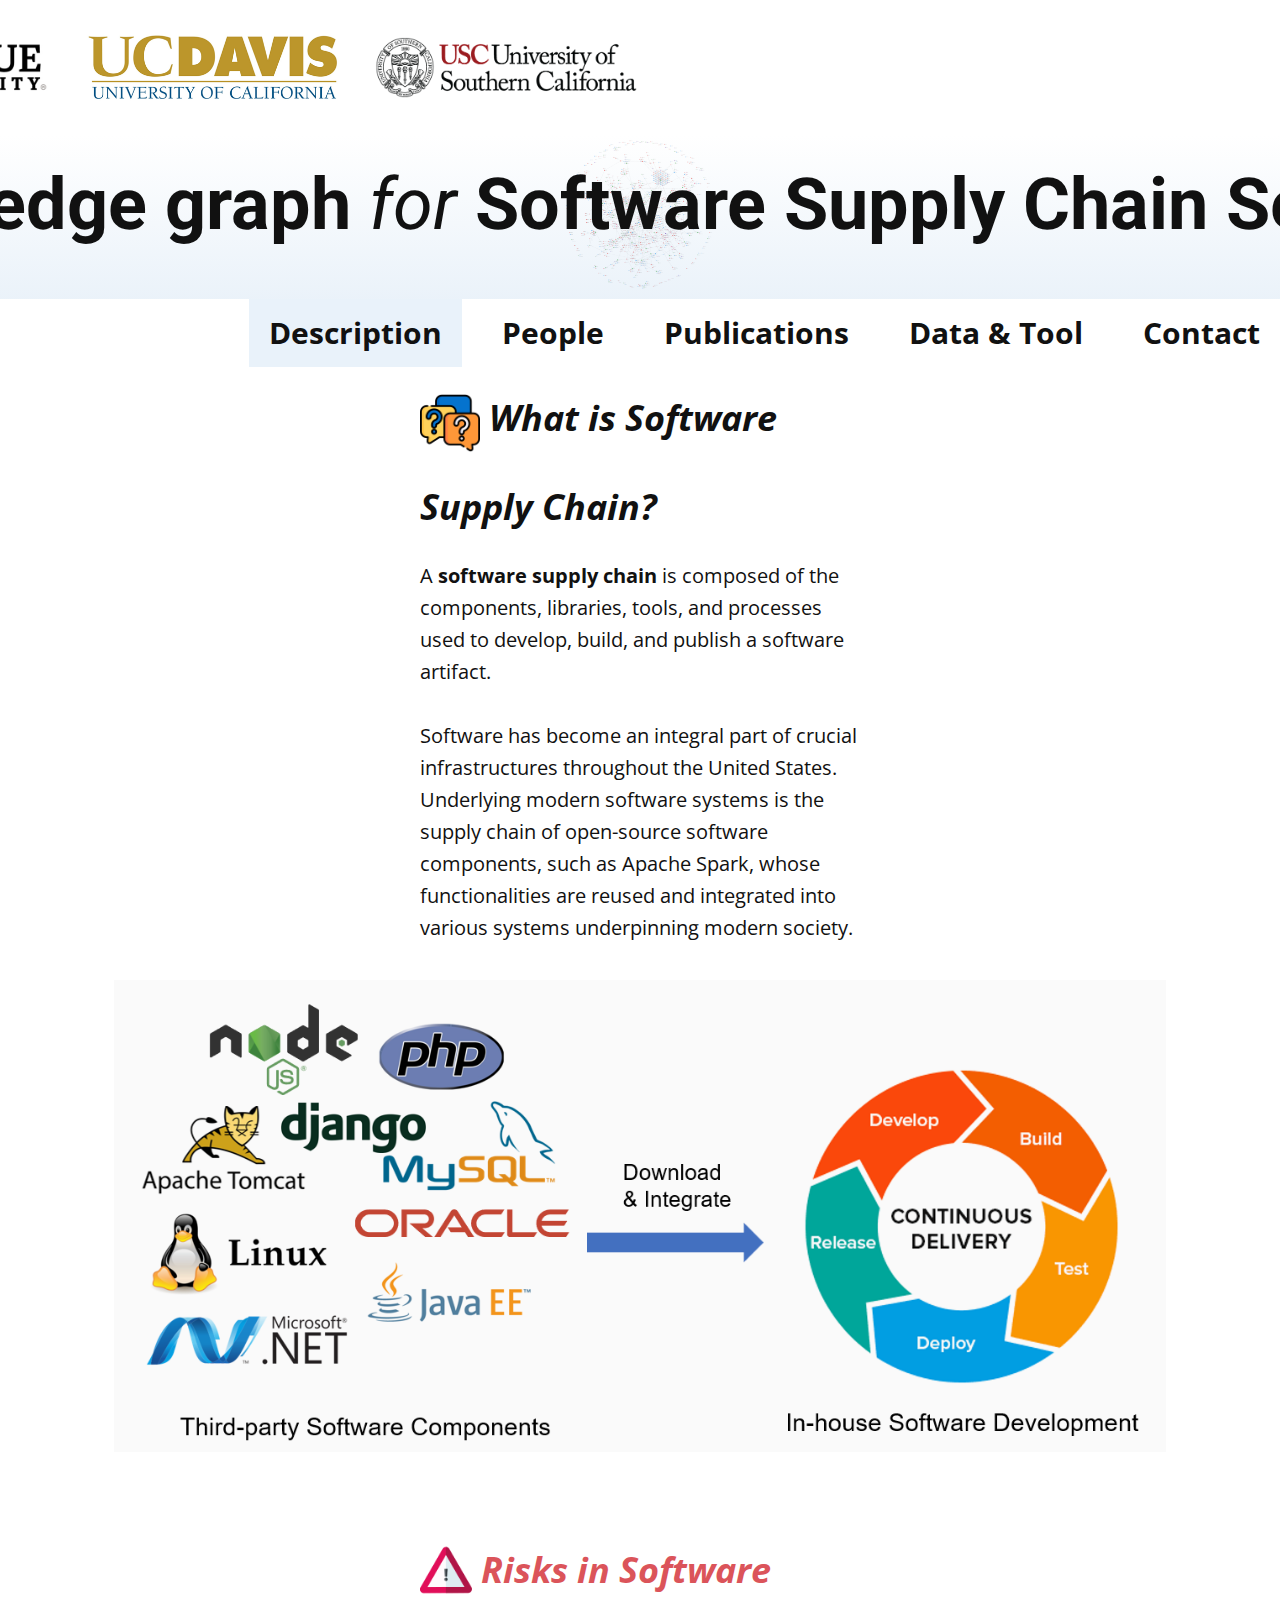
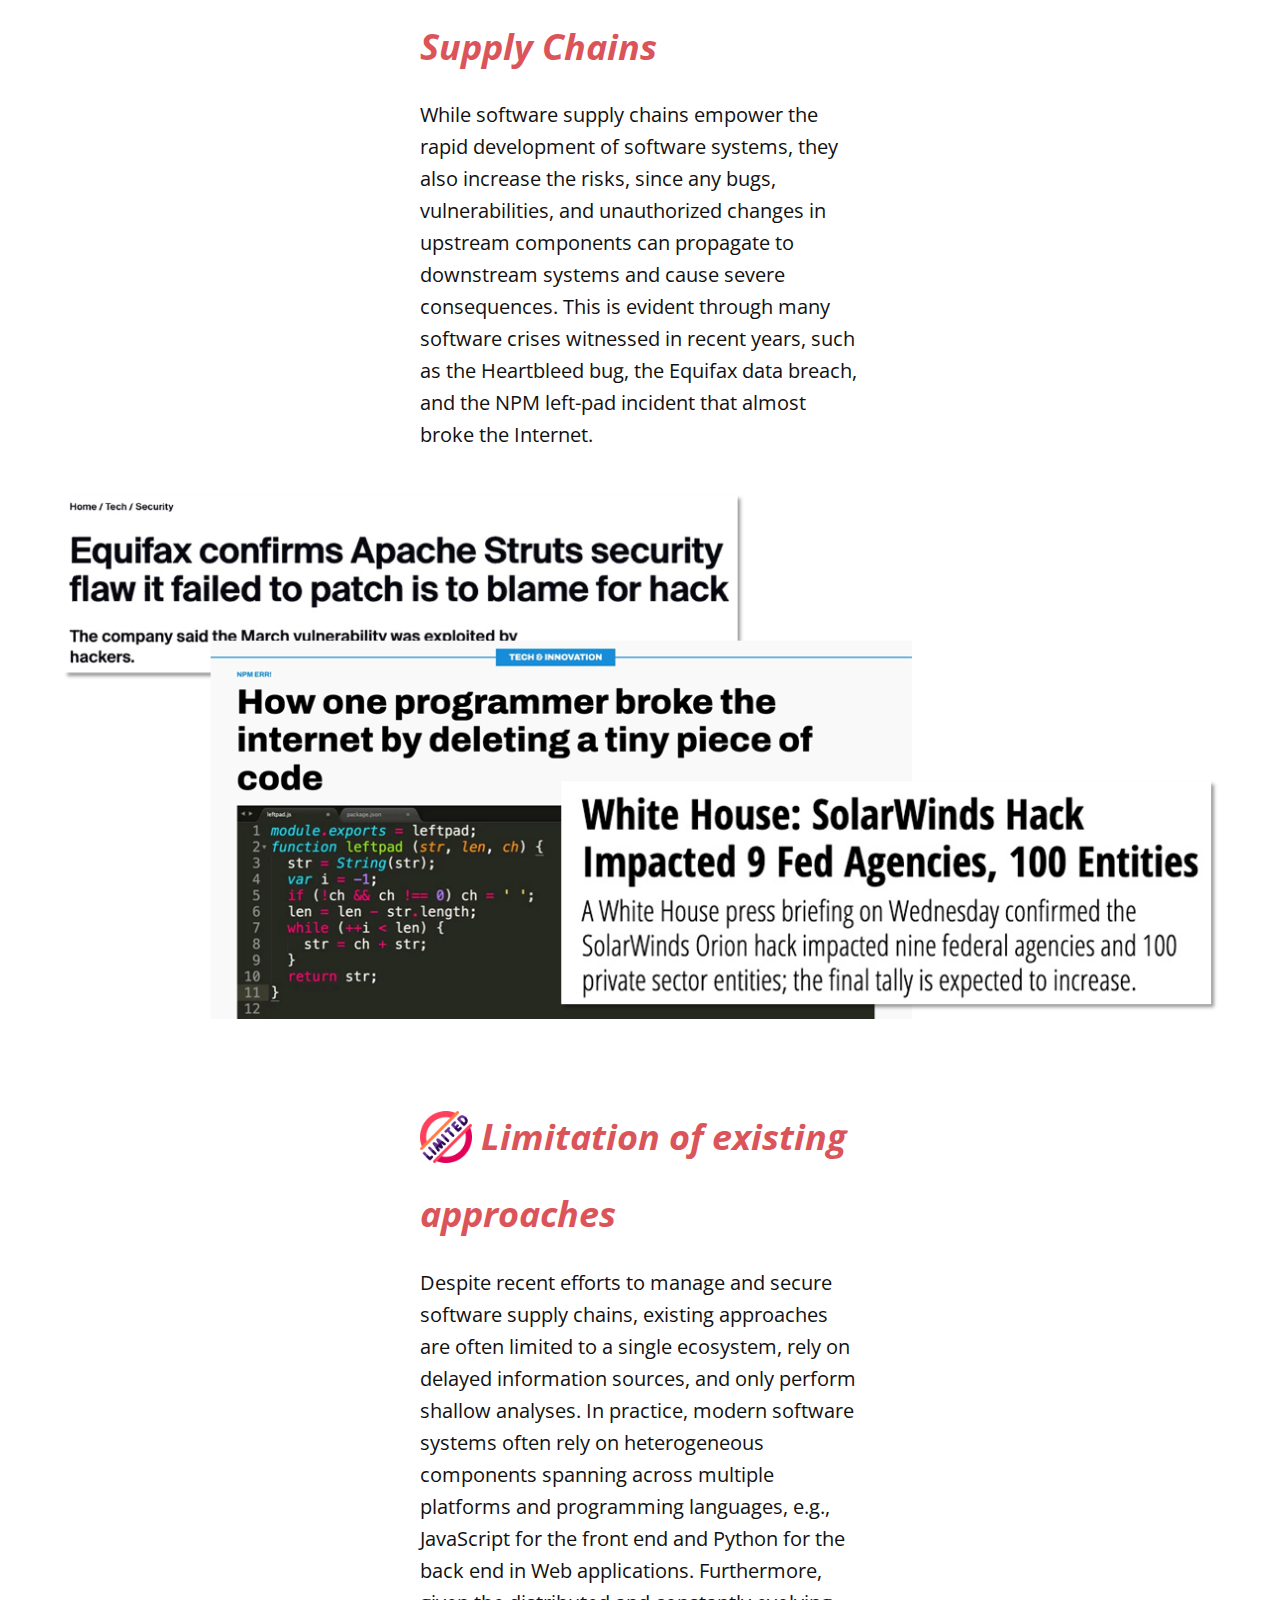
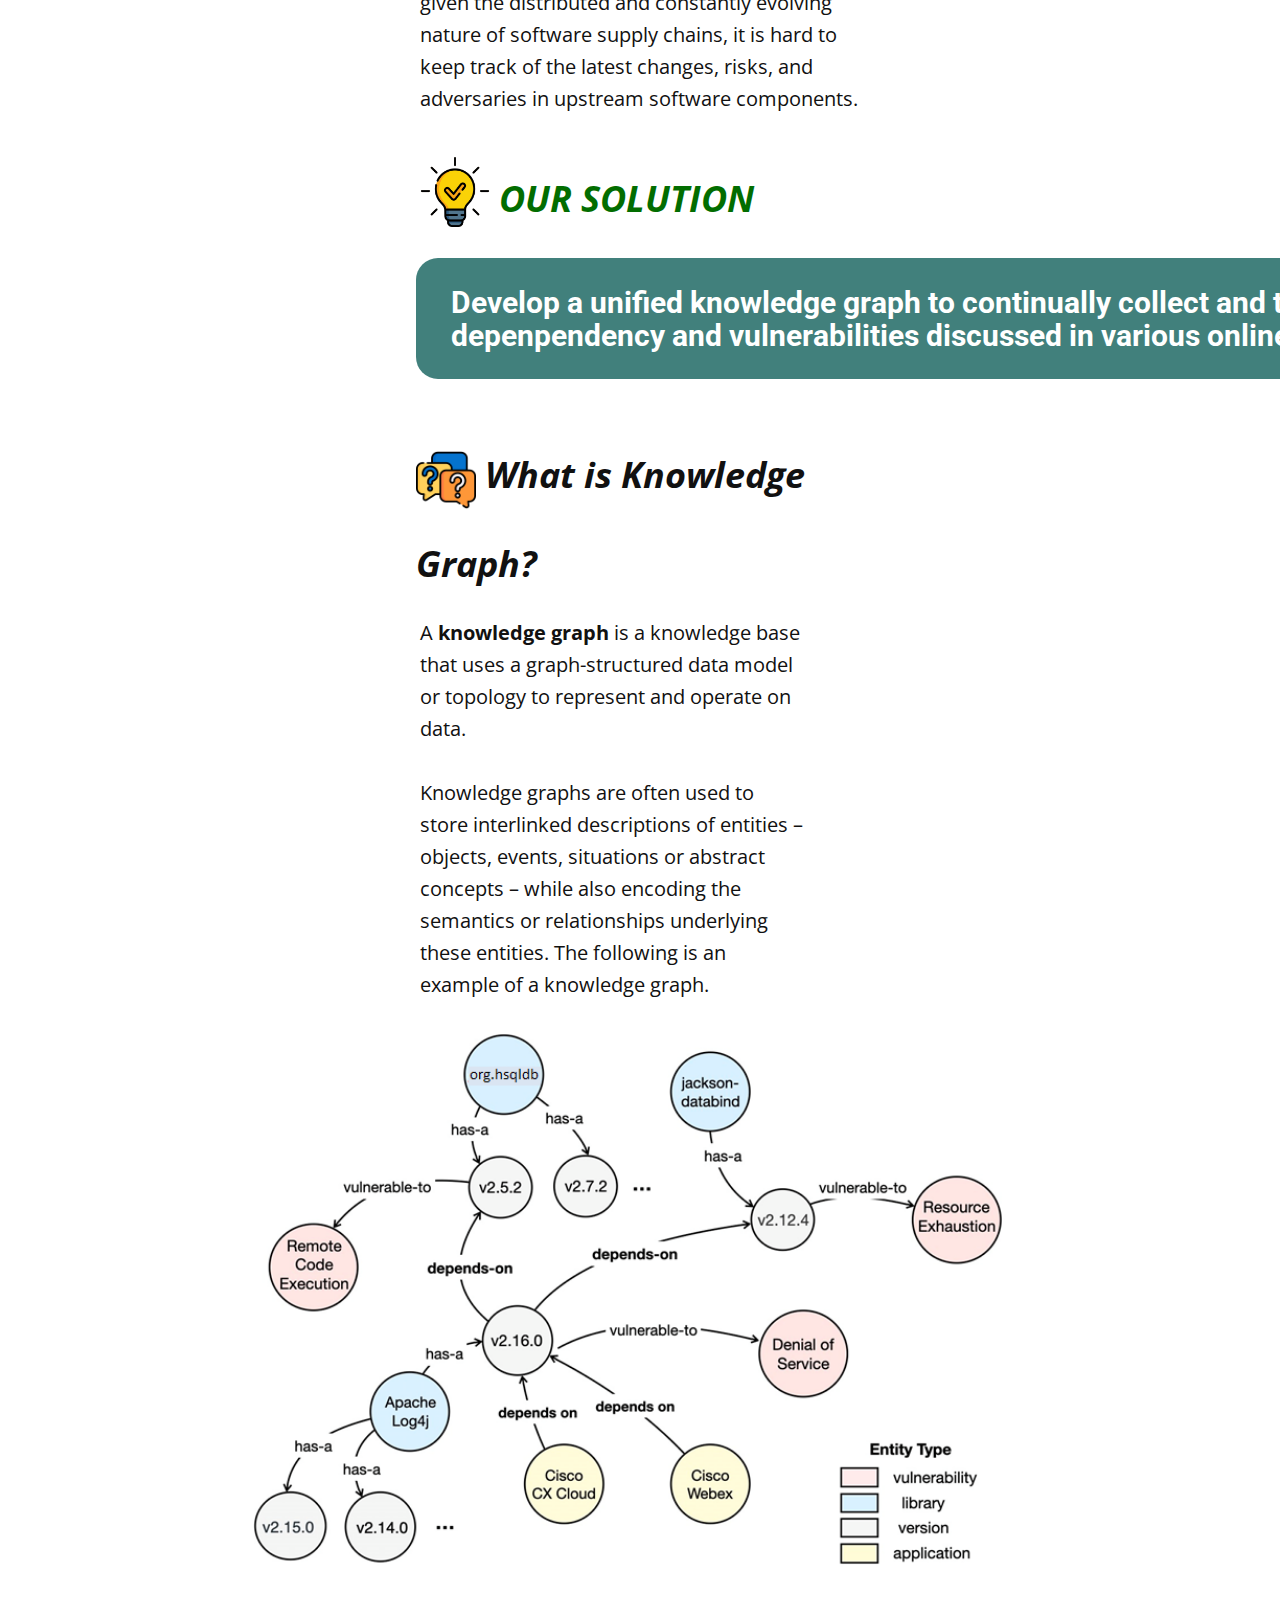
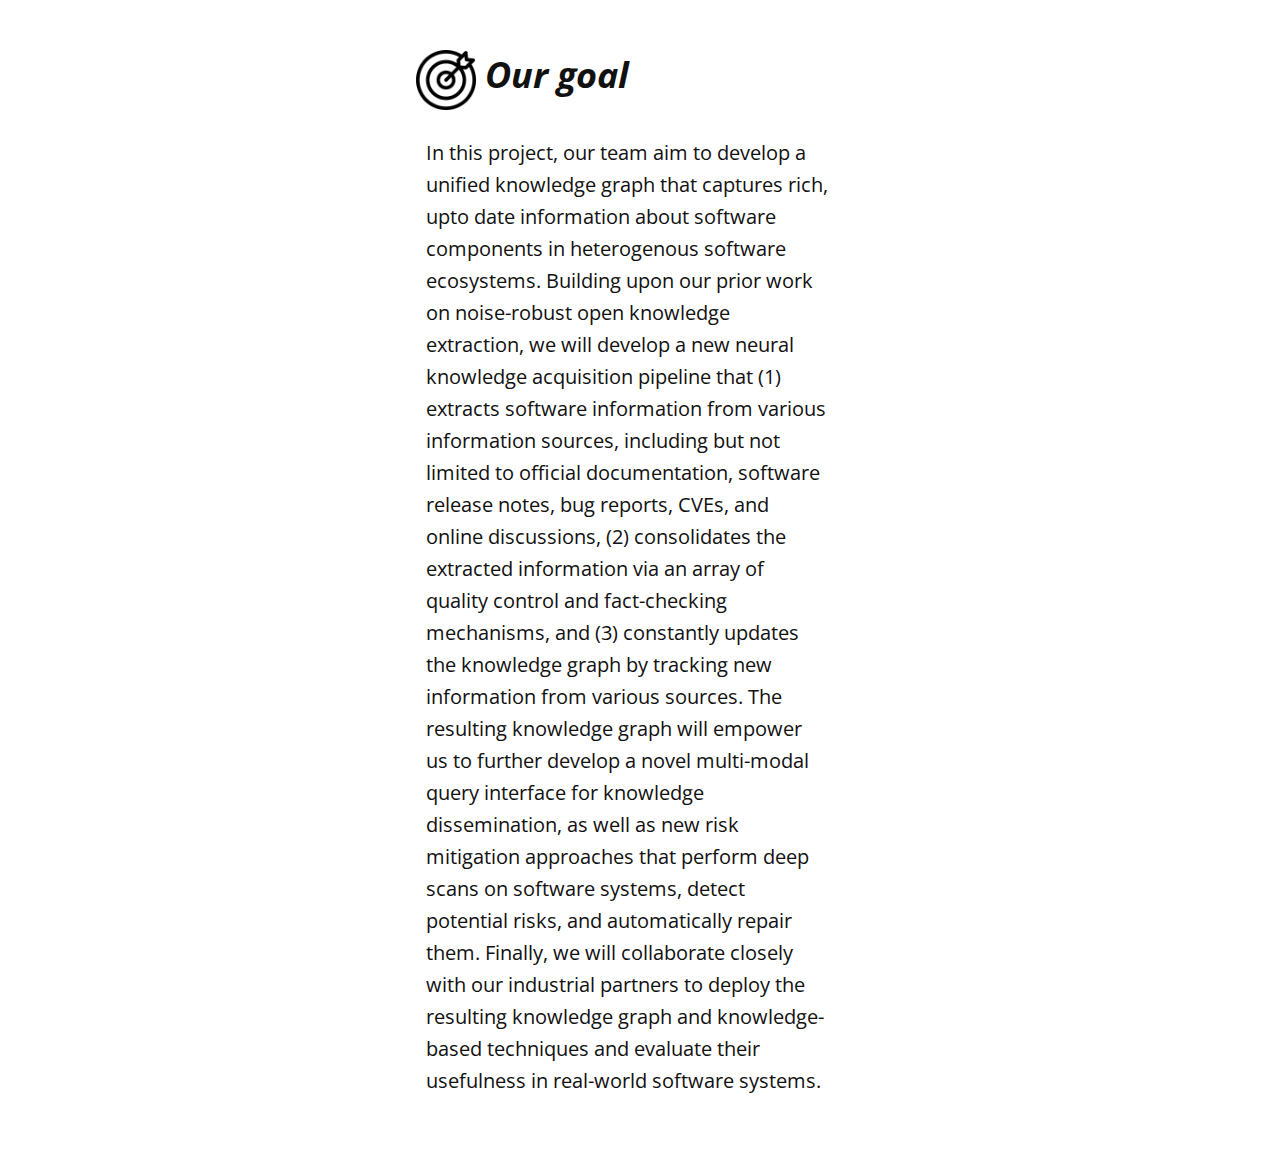
==== commit 3d601910: "Add files via upload" ====
--- a/index.html
+++ b/index.html
@@ -29,8 +29,8 @@
   <meta data-intl-tel-input-cdn-path="intlTelInput/"></head>
   <body data-home-page="NSF---software-chain-supply.html" data-home-page-title="NSF - software chain supply" data-path-to-root="./" data-include-products="false" class="u-body u-xl-mode" data-lang="en">
     <section class="u-clearfix u-section-1" id="sec-be50">
-      <div class="u-clearfix u-sheet u-sheet-1">
-        <div class="custom-expanded u-align-left u-gallery u-layout-grid u-lightbox u-no-transition u-show-text-none u-gallery-1" id="carousel-eb0c">
+      <div class="u-clearfix u-sheet u-valign-bottom-lg u-valign-top-xs u-sheet-1">
+        <div class="u-align-left u-expanded-width-sm u-expanded-width-xs u-gallery u-layout-grid u-lightbox u-no-transition u-show-text-none u-gallery-1" id="carousel-eb0c">
           <div class="u-gallery-inner u-gallery-inner-1" role="listbox">
             <div class="u-gallery-item u-shape-rectangle u-gallery-item-1" data-animation-name="" data-animation-duration="0" data-animation-delay="0" data-animation-direction="" data-href="https://www.purdue.edu/" data-target="_blank">
               <div class="u-back-slide">
@@ -91,7 +91,7 @@
 </li></ul>
         <div class="u-tab-content">
           <div class="u-container-style u-tab-active u-tab-pane u-tab-pane-1" id="tab-4d57" role="tabpanel" aria-labelledby="link-tab-4d57">
-            <div class="u-container-layout u-container-layout-1">
+            <div class="u-container-layout u-valign-bottom-lg u-valign-bottom-md u-valign-top-sm u-valign-top-xs u-container-layout-1">
               <p class="u-hover-feature u-text u-text-1"><span class="u-file-icon u-icon u-icon-1"><img src="images/5726642.png" alt=""></span>&nbsp;What is Software Suppl​y Chain?
               </p>
               <p class="u-hover-feature u-text u-text-2"> A&nbsp;<b>software supply chain</b>&nbsp;is composed of the components, libraries, tools, and processes used to develop, build, and publish a software artifact. <br>
@@ -123,11 +123,10 @@
               </p>
               <div class="u-container-style u-group u-palette-4-dark-2 u-radius u-shape-round u-group-1">
                 <div class="u-container-layout u-container-layout-2">
-                  <div class="u-clearfix u-group-elements u-group-elements-1"></div>
-                  <h2 class="u-text u-text-8">
+                  <h2 class="u-align-left u-text u-text-8">
                     <span style="font-weight: 700;"></span>Develop
 a unified knowledge graph to continually collect and track software
-dependencies and vulnerabilities discussed in various online documents.
+depenpendency and vulnerabilities discussed in various online documents.
                   </h2>
                 </div>
               </div>
--- a/NSF---software-chain-supply.css
+++ b/NSF---software-chain-supply.css
@@ -49,36 +49,52 @@
 @media (max-width: 1199px) {
   .u-section-1 .u-gallery-1 {
     width: 610px;
+    margin-top: 2px;
+    margin-left: 0;
+  }
+
+  .u-section-1 .u-image-1 {
+    margin-right: 0;
+    margin-bottom: 0;
   }
 }
 
 @media (max-width: 991px) {
   .u-section-1 .u-sheet-1 {
-    min-height: 401px;
+    min-height: 113px;
   }
 
   .u-section-1 .u-gallery-1 {
-    height: 399px;
+    height: 104px;
+    width: 519px;
+    margin-top: 0;
   }
 
   .u-section-1 .u-image-1 {
-    margin-top: 20px;
+    width: 157px;
+    height: 104px;
+    margin-top: -104px;
+    margin-bottom: 9px;
   }
 }
 
 @media (max-width: 767px) {
   .u-section-1 .u-sheet-1 {
-    min-height: 764px;
+    min-height: 261px;
   }
 
   .u-section-1 .u-gallery-1 {
-    height: 916px;
-    width: 540px;
-    margin-left: 0;
+    height: 106px;
+    margin-top: 9px;
+    margin-right: initial;
+    margin-left: initial;
+    width: auto;
   }
 
   .u-section-1 .u-image-1 {
-    margin-bottom: 60px;
+    margin-top: 0;
+    margin-right: auto;
+    margin-bottom: 13px;
   }
 }
 
@@ -88,12 +104,17 @@
   }
 
   .u-section-1 .u-gallery-1 {
-    height: 577px;
-    width: 340px;
+    height: 81px;
+    margin-top: 0;
+    width: auto;
+    margin-right: initial;
+    margin-left: initial;
   }
 
   .u-section-1 .u-image-1 {
-    margin-bottom: 1px;
+    width: 136px;
+    height: 71px;
+    margin-bottom: 60px;
   }
 } .u-section-2 {
   background-image: linear-gradient(0deg, rgba(173,204,233,0.25), rgba(255,255,255,0.25)), url("images/graph.png");
@@ -117,8 +138,7 @@
 
   .u-section-2 .u-text-1 {
     width: 740px;
-    margin-left: auto;
-    margin-right: auto;
+    margin: 80px auto 60px;
   }
 }
 
@@ -128,35 +148,28 @@
   }
 
   .u-section-2 .u-text-1 {
-    margin-left: 210px;
-    margin-right: 210px;
-    width: 720px;
+    width: auto;
+    margin: 34px -23px 53px 23px;
   }
 }
 
 @media (max-width: 767px) {
   .u-section-2 .u-sheet-1 {
-    min-height: 243px;
+    min-height: 346px;
   }
 
   .u-section-2 .u-text-1 {
-    font-size: 3.75rem;
-    margin-left: 300px;
-    margin-right: 300px;
-    width: 540px;
+    margin: -14px 0 44px -4px;
   }
 }
 
 @media (max-width: 575px) {
   .u-section-2 .u-sheet-1 {
-    min-height: 153px;
+    min-height: 185px;
   }
 
   .u-section-2 .u-text-1 {
-    font-size: 3rem;
-    margin-left: 400px;
-    margin-right: 400px;
-    width: 340px;
+    margin: -321px -34px 32px;
   }
 }
 
@@ -260,7 +273,7 @@
   font-size: 2.25rem;
   font-style: italic;
   transition-duration: 0.5s;
-  margin: 0 780px 0 420px;
+  margin: 0 427px 0 420px;
 }
 
 .u-section-3 .u-icon-1 {
@@ -286,7 +299,7 @@
   font-size: 2.25rem;
   font-style: italic;
   transition-duration: 0.5s;
-  margin: 69px 992px 0 420px;
+  margin: 69px 427px 0 420px;
 }
 
 .u-section-3 .u-icon-2 {
@@ -312,7 +325,7 @@
   font-size: 2.25rem;
   font-style: italic;
   transition-duration: 0.5s;
-  margin: 69px 876px 0 420px;
+  margin: 69px 420px 0;
 }
 
 .u-section-3 .u-icon-3 {
@@ -333,7 +346,7 @@
   font-style: italic;
   transition-duration: 0.5s;
   text-transform: uppercase;
-  margin: 12px 1225px 0 420px;
+  margin: 12px 427px 0 420px;
 }
 
 .u-section-3 .u-icon-4 {
@@ -343,10 +356,10 @@
 
 .u-section-3 .u-group-1 {
   --radius: 22px;
-  width: 1102px;
+  width: 1107px;
   min-height: 121px;
   height: auto;
-  margin: 5px auto 0 416px;
+  margin: 5px 505px 0 416px;
 }
 
 .u-section-3 .u-container-layout-2 {
@@ -354,17 +367,10 @@
   padding-right: 0;
 }
 
-.u-section-3 .u-group-elements-1 {
-  width: 1032px;
-  min-height: 66px;
-  height: auto;
-  margin: 45px -245px 0 auto;
-}
-
 .u-section-3 .u-text-8 {
   font-size: 1.875rem;
   font-weight: 700;
-  margin: -82px 32px 0 20px;
+  margin: 28px 5px 0 35px;
 }
 
 .u-section-3 .u-text-9 {
@@ -373,7 +379,7 @@
   font-size: 2.25rem;
   font-style: italic;
   transition-duration: 0.5s;
-  margin: 45px 784px 0 416px;
+  margin: 45px 427px 0 416px;
 }
 
 .u-section-3 .u-icon-5 {
@@ -398,7 +404,7 @@
   font-size: 2.25rem;
   font-style: italic;
   transition-duration: 0.5s;
-  margin: 52px 784px 0 416px;
+  margin: 52px 420px 0 416px;
 }
 
 .u-section-3 .u-icon-6 {
@@ -1114,84 +1120,115 @@
 
 @media (max-width: 1199px) {
   .u-section-3 .u-text-1 {
-    margin-right: 680px;
-    margin-left: 320px;
+    width: auto;
+    margin-right: 227px;
+    margin-left: 184px;
   }
 
   .u-section-3 .u-text-2 {
-    margin-left: 320px;
-    margin-right: 320px;
+    width: auto;
+    margin-top: 0;
+    margin-right: 129px;
+    margin-left: 185px;
   }
 
   .u-section-3 .u-image-1 {
     filter: brightness(0.95);
     width: 940px;
     height: 420px;
+    margin-top: 35px;
+    margin-right: 38px;
   }
 
   .u-section-3 .u-text-3 {
-    margin-right: 892px;
-    margin-left: 320px;
+    width: auto;
+    margin-top: 73px;
+    margin-right: 243px;
+    margin-left: 189px;
   }
 
   .u-section-3 .u-text-4 {
-    margin-left: 320px;
-    margin-right: 320px;
+    width: 660px;
+    margin-top: 12px;
+    margin-left: auto;
+    margin-right: auto;
   }
 
   .u-section-3 .u-image-2 {
     height: 422px;
-    width: 940px;
+    width: 741px;
+    margin-top: 59px;
+    margin-right: 122px;
   }
 
   .u-section-3 .u-text-5 {
-    margin-right: 776px;
-    margin-left: 320px;
+    width: auto;
+    margin-top: 75px;
+    margin-right: 180px;
+    margin-left: 208px;
   }
 
   .u-section-3 .u-text-6 {
-    margin-left: 320px;
-    margin-right: 320px;
+    width: auto;
+    margin-top: 10px;
+    margin-right: 152px;
+    margin-left: 208px;
   }
 
   .u-section-3 .u-text-7 {
-    margin-right: 1125px;
-    margin-left: 320px;
+    width: auto;
+    margin-right: 475px;
+    margin-left: 197px;
   }
 
   .u-section-3 .u-group-1 {
-    width: 940px;
-    margin-left: 0;
+    width: 768px;
+    min-height: 128px;
+    margin-top: -5px;
+    margin-right: 75px;
+    margin-left: auto;
     height: auto;
   }
 
-  .u-section-3 .u-container-layout-2 {
-    padding-top: 0;
-    padding-bottom: 0;
-  }
-
   .u-section-3 .u-text-8 {
-    margin-right: 0;
-    margin-left: 0;
+    width: auto;
+    margin-top: 10px;
+    margin-right: 12px;
+    margin-left: 20px;
   }
 
   .u-section-3 .u-text-9 {
-    margin-left: 0;
+    width: auto;
+    margin-top: 55px;
+    margin-right: 267px;
+    margin-left: 233px;
   }
 
   .u-section-3 .u-text-10 {
-    margin-right: 374px;
-    margin-left: 320px;
+    width: auto;
+    margin-top: 6px;
+    margin-right: 178px;
+    margin-left: 234px;
+  }
+
+  .u-section-3 .u-image-3 {
+    width: 743px;
+    margin-top: 43px;
+    margin-right: 100px;
   }
 
   .u-section-3 .u-text-11 {
-    margin-right: 684px;
-    margin-left: 316px;
+    width: auto;
+    margin-top: 45px;
+    margin-right: 590px;
+    margin-left: 197px;
   }
 
   .u-section-3 .u-text-12 {
-    margin-right: 352px;
-    margin-left: 326px;
+    width: auto;
+    margin-top: 10px;
+    margin-right: 156px;
+    margin-left: 197px;
   }
 
   .u-section-3 .u-list-1 {
@@ -1232,7 +1269,7 @@
 
   .u-section-3 .u-image-10 {
     background-position: 50% 50%;
-    background-size: auto 120%;
+    background-size: 120%;
     height: auto;
   }
 
@@ -1260,81 +1297,101 @@
 
 @media (max-width: 991px) {
   .u-section-3 .u-text-1 {
-    margin-right: 570px;
-    margin-left: 210px;
+    margin-right: 117px;
+    margin-left: 74px;
   }
 
   .u-section-3 .u-text-2 {
-    margin-left: 210px;
-    margin-right: 210px;
+    margin-left: 75px;
+    margin-right: 19px;
   }
 
   .u-section-3 .u-image-1 {
-    width: 720px;
+    width: 640px;
     height: 322px;
+    margin-right: 80px;
+    margin-left: 100px;
   }
 
   .u-section-3 .u-text-3 {
-    margin-right: 782px;
-    margin-left: 210px;
+    margin-right: 133px;
+    margin-left: 79px;
   }
 
   .u-section-3 .u-text-4 {
-    margin-left: 210px;
-    margin-right: 210px;
+    width: auto;
+    margin-top: 11px;
+    margin-right: 73px;
+    margin-left: 87px;
   }
 
   .u-section-3 .u-image-2 {
-    height: 323px;
-    width: 720px;
+    height: 410px;
+    width: 691px;
+    margin-top: 0;
+    margin-right: 42px;
+    margin-left: 87px;
   }
 
   .u-section-3 .u-text-5 {
-    margin-right: 666px;
-    margin-left: 210px;
+    margin-top: 135px;
+    margin-right: 70px;
+    margin-left: 98px;
   }
 
   .u-section-3 .u-text-6 {
-    margin-left: 210px;
-    margin-right: 210px;
+    margin-left: 98px;
+    margin-right: 42px;
   }
 
   .u-section-3 .u-text-7 {
-    margin-right: 1015px;
-    margin-left: 210px;
+    margin-right: 365px;
+    margin-left: 87px;
   }
 
   .u-section-3 .u-group-1 {
-    width: 720px;
-  }
-
-  .u-section-3 .u-group-elements-1 {
-    width: 720px;
-    margin-right: 0;
+    width: 716px;
+    min-height: 160px;
+    margin-top: 10px;
+    margin-right: 25px;
+    margin-left: 79px;
+  }
+
+  .u-section-3 .u-text-8 {
+    margin-top: 14px;
+    margin-left: 19px;
+    margin-right: 19px;
   }
 
   .u-section-3 .u-text-9 {
-    margin-right: 564px;
+    margin-top: 52px;
+    margin-right: 193px;
+    margin-left: 87px;
   }
 
   .u-section-3 .u-text-10 {
-    margin-right: 264px;
-    margin-left: 210px;
+    width: 628px;
+    margin-top: 17px;
+    margin-left: auto;
+    margin-right: auto;
   }
 
   .u-section-3 .u-image-3 {
     width: 720px;
-    height: 455px;
+    height: 525px;
+    margin-top: 25px;
+    margin-right: 40px;
   }
 
   .u-section-3 .u-text-11 {
-    margin-right: 574px;
-    margin-left: 206px;
+    margin-top: 65px;
+    margin-right: 480px;
+    margin-left: 87px;
   }
 
   .u-section-3 .u-text-12 {
-    margin-right: 242px;
-    margin-left: 216px;
+    margin-right: 46px;
+    margin-left: 87px;
   }
 
   .u-section-3 .u-list-1 {
@@ -1468,81 +1525,107 @@
 }
 
 @media (max-width: 767px) {
+   .u-section-3 {
+    min-height: 4185px;
+  }
+
   .u-section-3 .u-text-1 {
-    margin-right: 480px;
-    margin-left: 120px;
+    margin-right: -10px;
+    margin-left: 21px;
   }
 
   .u-section-3 .u-text-2 {
-    margin-left: 120px;
-    margin-right: 120px;
+    margin-top: 2px;
+    margin-right: 76px;
+    margin-left: 108px;
   }
 
   .u-section-3 .u-image-1 {
     width: 540px;
-    height: 242px;
+    height: 272px;
+    margin-top: 61px;
+    margin-left: auto;
+    margin-right: auto;
   }
 
   .u-section-3 .u-text-3 {
-    margin-right: 692px;
-    margin-left: 120px;
+    margin-top: 66px;
+    margin-right: 32px;
+    margin-left: 0;
   }
 
   .u-section-3 .u-text-4 {
-    margin-left: 120px;
-    margin-right: 120px;
+    margin-left: 21px;
+    margin-right: 21px;
   }
 
   .u-section-3 .u-image-2 {
-    height: 242px;
+    height: 320px;
     width: 540px;
+    margin-top: 19px;
+    margin-left: auto;
+    margin-right: auto;
   }
 
   .u-section-3 .u-text-5 {
-    margin-right: 576px;
-    margin-left: 120px;
+    margin-top: 109px;
+    margin-left: 0;
+    margin-right: 0;
   }
 
   .u-section-3 .u-text-6 {
-    margin-left: 120px;
-    margin-right: 120px;
+    margin-top: 26px;
+    margin-right: 29px;
+    margin-left: 61px;
   }
 
   .u-section-3 .u-text-7 {
-    margin-right: 925px;
-    margin-left: 120px;
+    margin-top: 22px;
+    margin-right: 253px;
+    margin-left: 19px;
   }
 
   .u-section-3 .u-group-1 {
-    width: 540px;
-  }
-
-  .u-section-3 .u-group-elements-1 {
-    width: 540px;
+    width: 573px;
+    min-height: 159px;
+    margin-top: 2px;
+    margin-right: auto;
+    margin-left: 26px;
+  }
+
+  .u-section-3 .u-text-8 {
+    margin-right: -19px;
   }
 
   .u-section-3 .u-text-9 {
-    margin-right: 384px;
+    margin-top: 54px;
+    margin-right: 66px;
+    margin-left: 34px;
   }
 
   .u-section-3 .u-text-10 {
-    margin-right: 174px;
-    margin-left: 120px;
+    width: 426px;
+    margin-top: 18px;
   }
 
   .u-section-3 .u-image-3 {
     width: 540px;
-    height: 341px;
+    height: 394px;
+    margin-top: 41px;
+    margin-right: 22px;
   }
 
   .u-section-3 .u-text-11 {
-    margin-right: 484px;
-    margin-left: 116px;
+    width: 253px;
+    margin-top: 60px;
+    margin-left: auto;
+    margin-right: auto;
   }
 
   .u-section-3 .u-text-12 {
-    margin-right: 152px;
-    margin-left: 126px;
+    margin-top: 13px;
+    margin-right: 29px;
+    margin-left: 71px;
   }
 
   .u-section-3 .u-list-1 {
@@ -1686,85 +1769,104 @@
 }
 
 @media (max-width: 575px) {
+   .u-section-3 {
+    min-height: 4944px;
+  }
+
   .u-section-3 .u-text-1 {
-    margin-right: 380px;
-    margin-left: 20px;
+    margin-left: 11px;
+    margin-right: 11px;
   }
 
   .u-section-3 .u-text-2 {
-    margin-left: 20px;
-    margin-right: 20px;
+    margin-right: 29px;
+    margin-left: 22px;
   }
 
   .u-section-3 .u-image-1 {
     width: 340px;
-    height: 152px;
+    height: 171px;
+    margin-top: 29px;
   }
 
   .u-section-3 .u-text-3 {
-    margin-right: 592px;
+    margin-top: 29px;
+    margin-right: 30px;
+    margin-left: 22px;
+  }
+
+  .u-section-3 .u-text-4 {
+    margin-top: 15px;
+    margin-right: 19px;
+    margin-left: 31px;
+  }
+
+  .u-section-3 .u-image-2 {
+    height: 245px;
+    width: 390px;
+    margin-top: 11px;
     margin-left: 20px;
   }
 
-  .u-section-3 .u-text-4 {
-    margin-left: 20px;
-    margin-right: 20px;
-  }
-
-  .u-section-3 .u-image-2 {
-    height: 152px;
-    width: 340px;
-  }
-
   .u-section-3 .u-text-5 {
-    margin-right: 476px;
-    margin-left: 20px;
+    margin-top: 22px;
+    margin-left: 36px;
+    margin-right: 36px;
   }
 
   .u-section-3 .u-text-6 {
-    margin-left: 20px;
-    margin-right: 20px;
+    margin-top: 31px;
+    margin-left: 36px;
+    margin-right: 36px;
   }
 
   .u-section-3 .u-text-7 {
-    margin-right: 825px;
-    margin-left: 20px;
+    margin-right: 41px;
+    margin-left: 31px;
   }
 
   .u-section-3 .u-group-1 {
-    width: 340px;
-  }
-
-  .u-section-3 .u-group-elements-1 {
-    width: 340px;
+    width: 354px;
+    min-height: 148px;
+    margin-top: -3px;
+    margin-left: auto;
   }
 
   .u-section-3 .u-text-8 {
     font-size: 1.5rem;
+    margin-top: 10px;
+    margin-right: -11px;
+    margin-left: 11px;
   }
 
   .u-section-3 .u-text-9 {
-    margin-right: 184px;
+    margin-top: 45px;
+    margin-right: -19px;
+    margin-left: 19px;
   }
 
   .u-section-3 .u-text-10 {
-    margin-right: 74px;
-    margin-left: 20px;
+    width: 340px;
   }
 
   .u-section-3 .u-image-3 {
-    width: 340px;
-    height: 215px;
+    width: 381px;
+    height: 284px;
+    margin-top: 22px;
+    margin-right: auto;
   }
 
   .u-section-3 .u-text-11 {
-    margin-right: 384px;
-    margin-left: 16px;
+    width: auto;
+    margin-top: 37px;
+    margin-right: 144px;
+    margin-left: 43px;
   }
 
   .u-section-3 .u-text-12 {
-    margin-right: 52px;
-    margin-left: 26px;
+    margin-top: -1px;
+    margin-right: 32px;
+    margin-left: 43px;
   }
 
   .u-section-3 .u-list-1 {
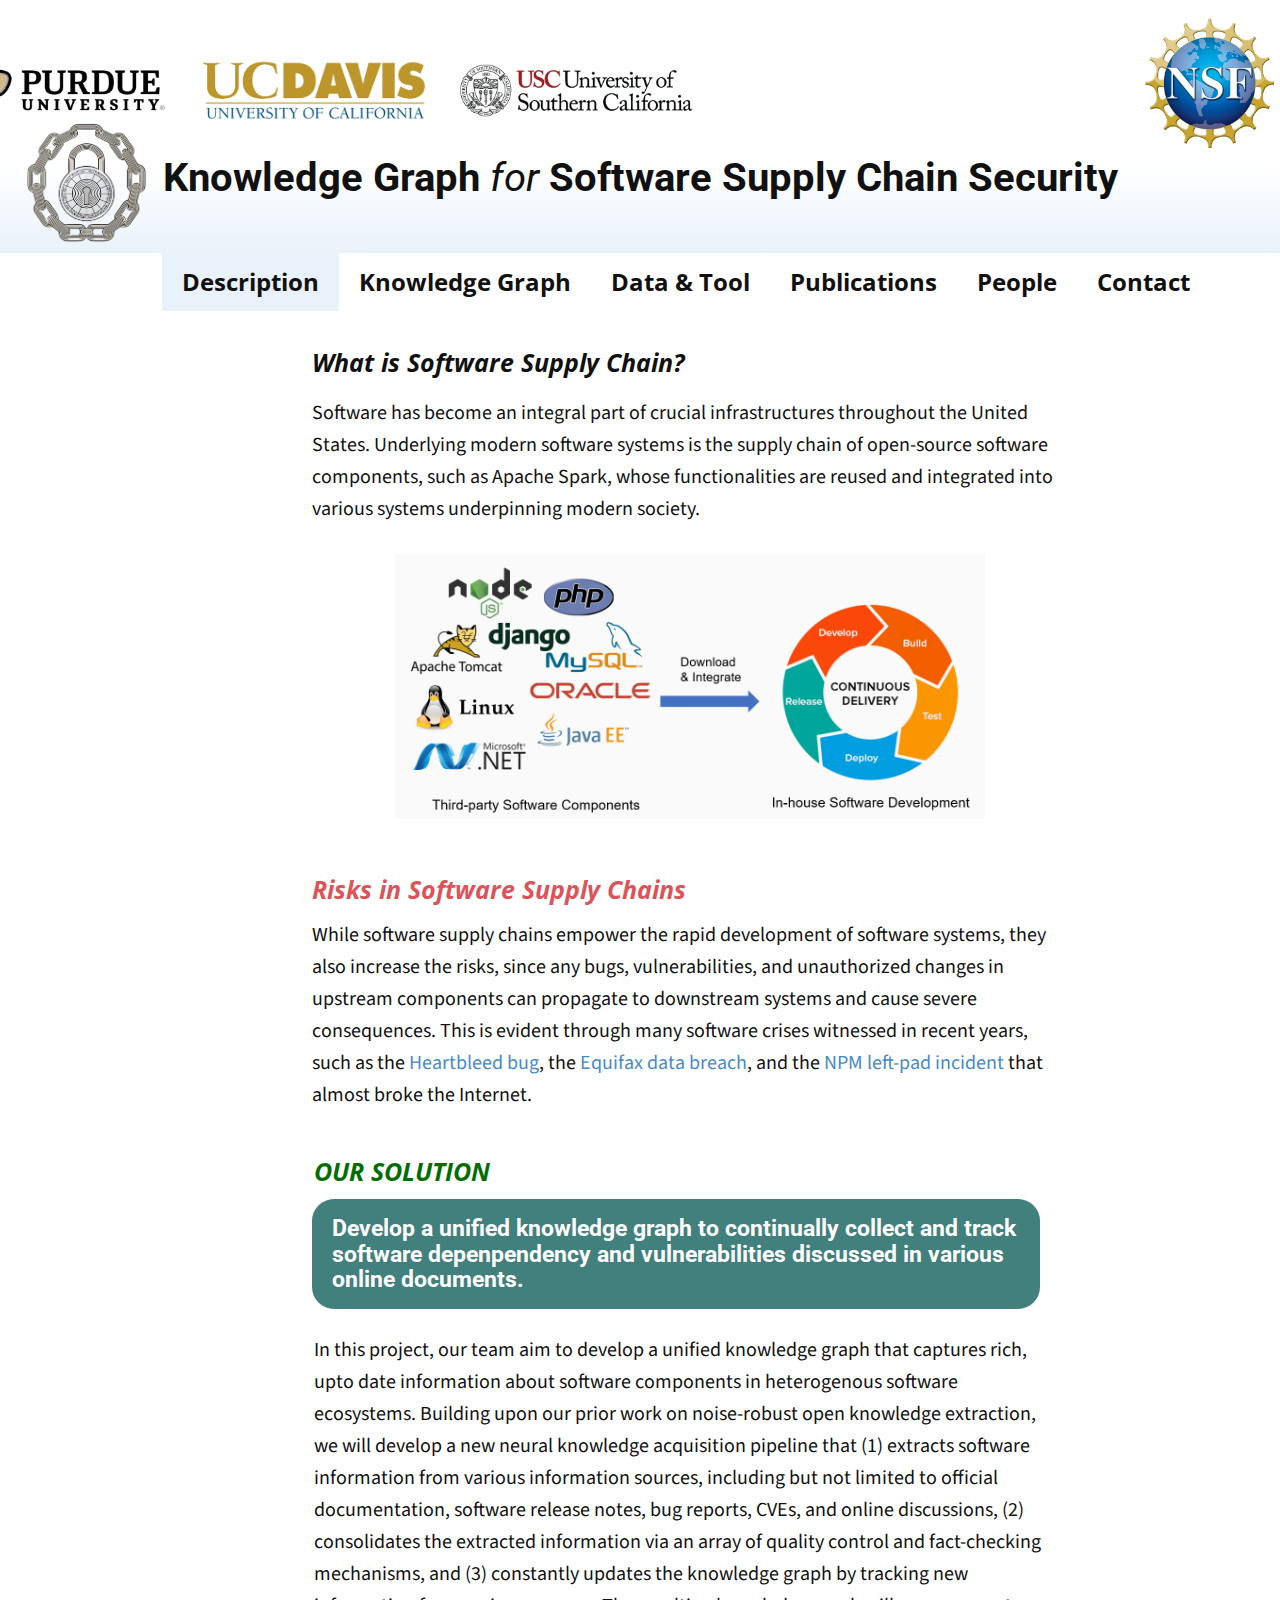
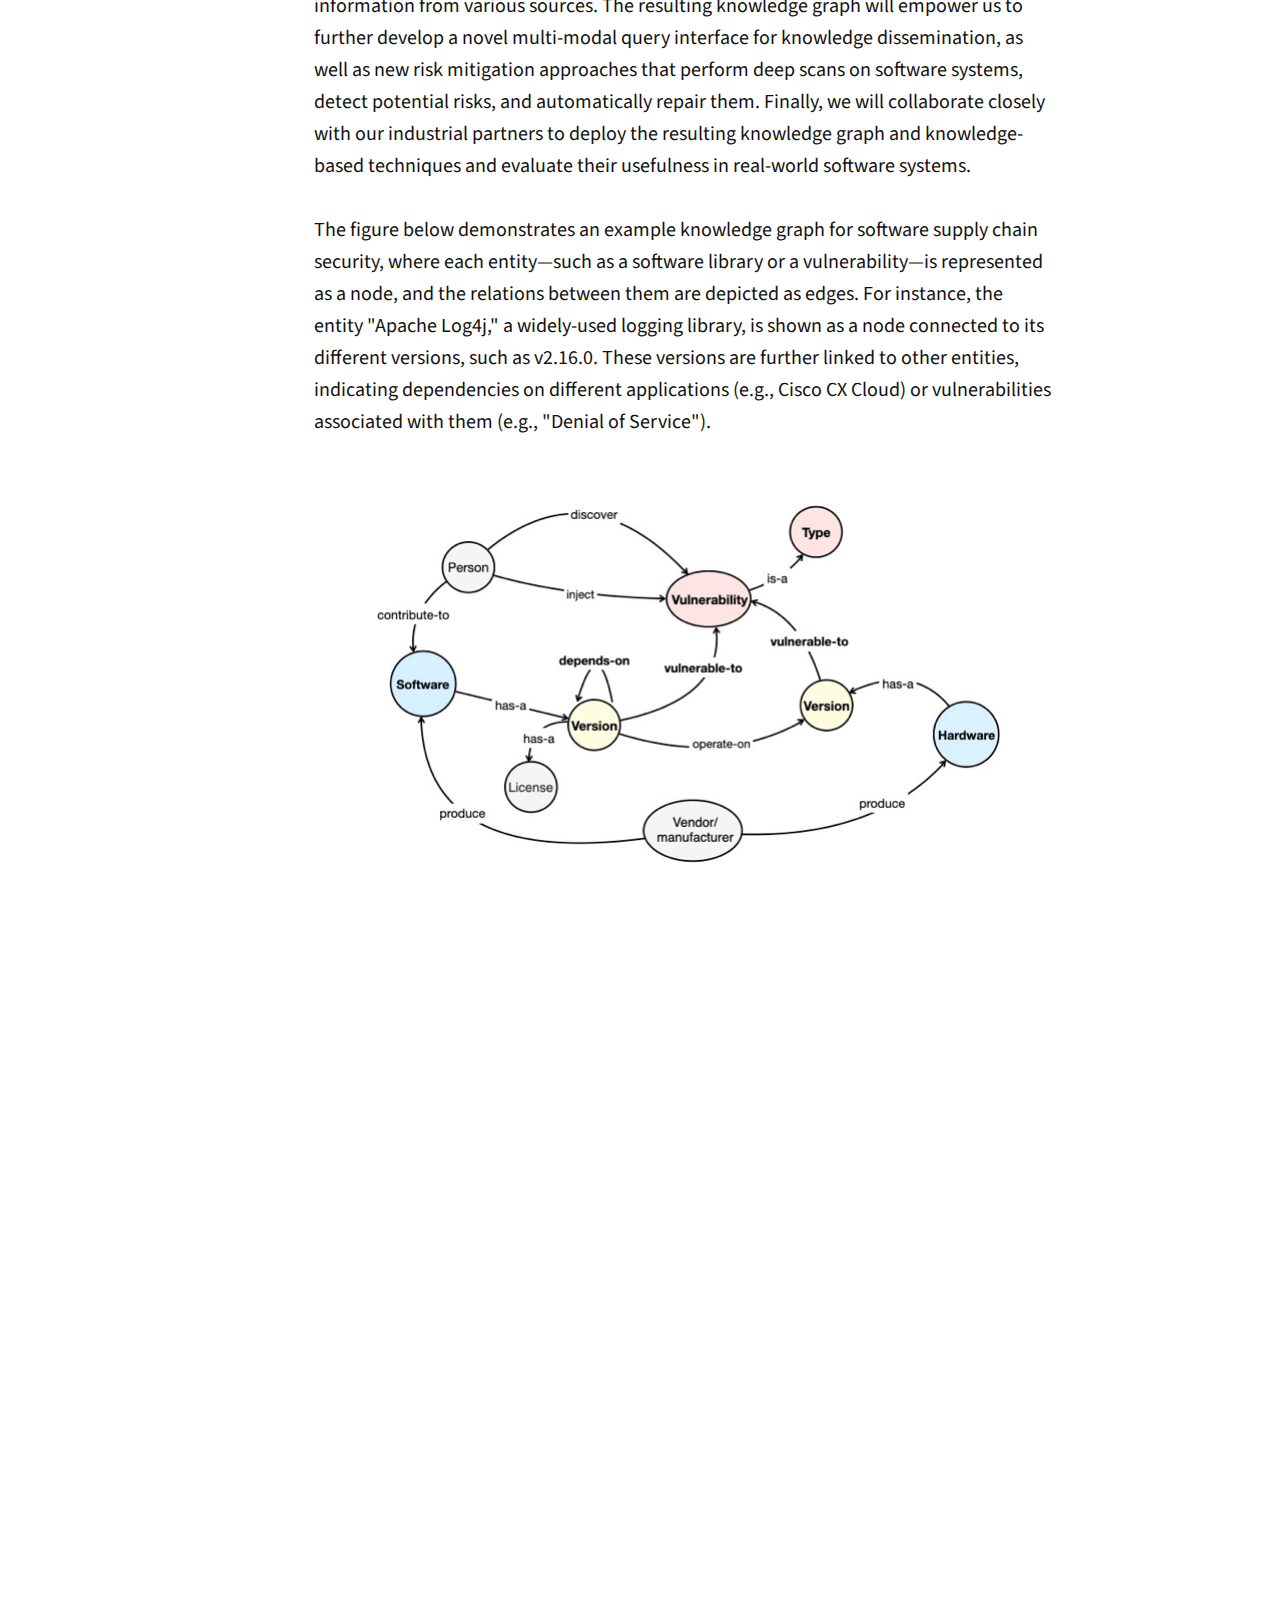
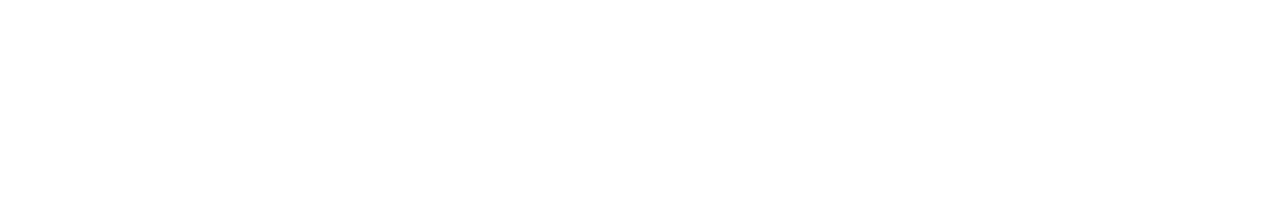
==== commit 2e46a653: "Add files via upload" ====
--- a/index.html
+++ b/index.html
@@ -1,347 +1,773 @@
 <!DOCTYPE html>
-<html style="font-size: 16px;" lang="en"><head>
-    <meta name="viewport" content="width=device-width, initial-scale=1.0">
-    <meta charset="utf-8">
-    <meta name="keywords" content="​NSF Proto-OKN&nbsp;software supply chain security">
-    <meta name="description" content="">
-    <title>NSF - software chain supply</title>
-    <link rel="stylesheet" href="nicepage.css" media="screen">
-<link rel="stylesheet" href="NSF---software-chain-supply.css" media="screen">
-    <script class="u-script" type="text/javascript" src="jquery.js" defer=""></script>
-    <script class="u-script" type="text/javascript" src="nicepage.js" defer=""></script>
-    <meta name="generator" content="Nicepage 6.2.1, nicepage.com">
-    <link id="u-theme-google-font" rel="stylesheet" href="https://fonts.googleapis.com/css?family=Roboto:100,100i,300,300i,400,400i,500,500i,700,700i,900,900i|Open+Sans:300,300i,400,400i,500,500i,600,600i,700,700i,800,800i">
-    <link id="u-page-google-font" rel="stylesheet" href="https://fonts.googleapis.com/css?family=Oswald:200,300,400,500,600,700">
-    
-    
-    
-    
-    
-    <script type="application/ld+json">{
+<html style="font-size: 16px;" lang="en">
+
+<head>
+  <meta name="viewport" content="width=device-width, initial-scale=1.0">
+  <meta charset="utf-8">
+  <meta name="keywords" content="​NSF Proto-OKN&nbsp;software supply chain security">
+  <meta name="description" content="">
+  <title>NSF - software chain supply</title>
+  <link rel="stylesheet" href="nicepage.css" media="screen">
+  <link rel="stylesheet" href="NSF---software-chain-supply.css" media="screen">
+  <script class="u-script" type="text/javascript" src="jquery-1.9.1.min.js" defer=""></script>
+  <script class="u-script" type="text/javascript" src="nicepage.js" defer=""></script>
+  <meta name="generator" content="Nicepage 6.2.7, nicepage.com">
+  <link id="u-theme-google-font" rel="stylesheet"
+    href="https://fonts.googleapis.com/css?family=Roboto:100,100i,300,300i,400,400i,500,500i,700,700i,900,900i|Open+Sans:300,300i,400,400i,500,500i,600,600i,700,700i,800,800i">
+  <link id="u-page-google-font" rel="stylesheet"
+    href="https://fonts.googleapis.com/css?family=Source+Sans+Pro:200,200i,300,300i,400,400i,600,600i,700,700i,900,900i|Oswald:200,300,400,500,600,700">
+
+
+
+
+
+  <script type="application/ld+json">{
 		"@context": "http://schema.org",
 		"@type": "Organization",
-		"name": "NSF - software supply chain"
+		"name": "NSF - software supply chain",
+		"url": "/"
 }</script>
-    <meta name="theme-color" content="#478ac9">
-    <meta property="og:title" content="NSF - software chain supply">
-    <meta property="og:description" content="">
-    <meta property="og:type" content="website">
-  <meta data-intl-tel-input-cdn-path="intlTelInput/"></head>
-  <body data-home-page="NSF---software-chain-supply.html" data-home-page-title="NSF - software chain supply" data-path-to-root="./" data-include-products="false" class="u-body u-xl-mode" data-lang="en">
-    <section class="u-clearfix u-section-1" id="sec-be50">
-      <div class="u-clearfix u-sheet u-valign-bottom-lg u-valign-top-xs u-sheet-1">
-        <div class="u-align-left u-expanded-width-sm u-expanded-width-xs u-gallery u-layout-grid u-lightbox u-no-transition u-show-text-none u-gallery-1" id="carousel-eb0c">
-          <div class="u-gallery-inner u-gallery-inner-1" role="listbox">
-            <div class="u-gallery-item u-shape-rectangle u-gallery-item-1" data-animation-name="" data-animation-duration="0" data-animation-delay="0" data-animation-direction="" data-href="https://www.purdue.edu/" data-target="_blank">
-              <div class="u-back-slide">
-                <img class="u-back-image u-expanded u-image-contain" src="images/image-1.png" data-image-width="664" data-image-height="128">
-              </div>
-              <div class="u-align-center u-over-slide u-shading u-over-slide-1"></div>
+  <meta name="theme-color" content="#478ac9">
+  <meta property="og:title" content="NSF - software chain supply">
+  <meta property="og:description" content="">
+  <meta property="og:type" content="website">
+  <link rel="canonical" href="/">
+  <meta data-intl-tel-input-cdn-path="intlTelInput/">
+</head>
+
+<body
+  data-home-page="https://nsf-software-supply-chain-1.nicepage.io/NSF---software-chain-supply.html?version=bfb5a2ca-0226-bb7a-0339-753801ed592d"
+  data-home-page-title="NSF - software chain supply" data-path-to-root="./" data-include-products="false"
+  class="u-body u-xl-mode" data-lang="en">
+  <section class="u-clearfix u-section-1" id="sec-be50">
+    <div class="u-clearfix u-sheet u-valign-top-xl u-sheet-1">
+      <div
+        class="u-align-left u-expanded-width-xs u-gallery u-layout-grid u-lightbox u-no-transition u-show-text-none u-gallery-1"
+        id="carousel-eb0c">
+        <div class="u-gallery-inner u-gallery-inner-1" role="listbox">
+          <div class="u-gallery-item u-shape-rectangle u-gallery-item-1" data-animation-name=""
+            data-animation-duration="0" data-animation-delay="0" data-animation-direction=""
+            data-href="https://www.purdue.edu/" data-target="_blank">
+            <div class="u-back-slide">
+              <img class="u-back-image u-expanded u-image-contain" src="images/image-1.png" data-image-width="664"
+                data-image-height="128">
             </div>
-            <div class="u-gallery-item u-shape-rectangle u-gallery-item-2" data-animation-name="" data-animation-duration="0" data-animation-delay="0" data-animation-direction="" data-href="https://www.ucdavis.edu/" data-target="_blank">
-              <div class="u-back-slide">
-                <img class="u-back-image u-expanded u-image-contain" src="images/image-2.png" data-image-width="518" data-image-height="149">
-              </div>
-              <div class="u-align-center u-over-slide u-shading u-over-slide-2"></div>
+            <div class="u-align-center u-over-slide u-shading u-over-slide-1"></div>
+          </div>
+          <div class="u-gallery-item u-shape-rectangle u-gallery-item-2" data-animation-name=""
+            data-animation-duration="0" data-animation-delay="0" data-animation-direction=""
+            data-href="https://www.ucdavis.edu/" data-target="_blank">
+            <div class="u-back-slide">
+              <img class="u-back-image u-expanded u-image-contain" src="images/image-2.png" data-image-width="518"
+                data-image-height="149">
             </div>
-            <div class="u-gallery-item u-shape-rectangle u-gallery-item-3" data-animation-name="" data-animation-duration="0" data-animation-delay="0" data-animation-direction="" data-href="https://www.usc.edu/" data-target="_blank">
-              <div class="u-back-slide">
-                <img class="u-back-image u-expanded u-image-contain" src="images/image-3.png" data-image-width="656" data-image-height="151">
-              </div>
-              <div class="u-align-center u-over-slide u-shading u-over-slide-3"></div>
+            <div class="u-align-center u-over-slide u-shading u-over-slide-2"></div>
+          </div>
+          <div class="u-gallery-item u-shape-rectangle u-gallery-item-3" data-animation-name=""
+            data-animation-duration="0" data-animation-delay="0" data-animation-direction=""
+            data-href="https://www.usc.edu/" data-target="_blank">
+            <div class="u-back-slide">
+              <img class="u-back-image u-expanded u-image-contain" src="images/image-3.png" data-image-width="656"
+                data-image-height="151">
             </div>
+            <div class="u-align-center u-over-slide u-shading u-over-slide-3"></div>
           </div>
         </div>
-        <img class="u-image u-image-contain u-image-default u-image-1" src="images/image.png" alt="" data-image-width="1722" data-image-height="1731" data-href="https://www.nsf.gov/" data-target="_blank">
       </div>
-    </section>
-    <section class="u-clearfix u-image u-image-contain u-shading u-section-2" id="sec-3c90" data-image-width="732" data-image-height="653">
-      
-      <div class="u-clearfix u-sheet u-sheet-1">
-        <h1 class="u-align-center u-hover-feature u-text u-text-body-color u-title u-text-1">Knowledge graph <span style="font-style: italic; font-weight: 400;">for</span> Software Supply Chain Security
-        </h1>
-      </div>
-    </section>
-    <section class="u-align-left u-clearfix u-section-3" id="sec-38e4">
-      
-      
-      
-      
-      
-      
-      
-      
-      
-      
-      
-      
-      
-      
-      
-      
-      
-      
-      
+      <img class="custom-expanded u-image u-image-contain u-image-default u-image-1" src="images/image.png" alt=""
+        data-image-width="1722" data-image-height="1731" data-href="https://www.nsf.gov/" data-target="_blank">
+    </div>
+  </section>
+  <section class="u-clearfix u-gradient u-section-2" id="sec-3c90">
+
+    <div class="u-clearfix u-sheet u-sheet-1">
+      <img class="u-image u-image-contain u-image-default u-image-1" src="images/graph_no_bg.png" alt=""
+        data-image-width="732" data-image-height="653" style="filter: none;">
+      <h1 class="u-align-center u-hover-feature u-text u-text-body-color u-title u-text-1">Knowledge Graph <span
+          style="font-style: italic; font-weight: 400;">for</span> Software Supply Cha​in Security
+      </h1>
+    </div>
+  </section>
+  <section class="u-align-left u-clearfix u-section-3" id="sec-38e4">
+
+
+
+
+
+
+
+
+
+
+
+    <div class="u-clearfix u-sheet u-sheet-1">
       <div class="u-expanded-width u-tab-links-align-right u-tabs u-tabs-1">
-        <ul class="u-spacing-20 u-tab-list u-unstyled" role="tablist"><li class="u-tab-item u-tab-item-1" role="presentation"><a class="active u-active-palette-1-light-3 u-button-style u-hover-palette-5-dark-1 u-tab-link u-tab-link-1" id="link-tab-4d57" href="#tab-4d57" role="tab" aria-controls="tab-4d57" aria-selected="true">Description</a>
-</li><li class="u-tab-item u-tab-item-2" role="presentation"><a class="u-active-palette-1-light-3 u-button-style u-hover-palette-5-dark-1 u-tab-link u-tab-link-2" id="link-tab-3923" href="#tab-3923" role="tab" aria-controls="tab-3923" aria-selected="false">People</a>
-</li><li class="u-tab-item u-tab-item-3" role="presentation"><a class="u-active-palette-1-light-3 u-button-style u-hover-palette-5-dark-1 u-tab-link u-tab-link-3" id="tab-d7e7" href="#link-tab-d7e7" role="tab" aria-controls="link-tab-d7e7" aria-selected="false">Publications</a>
-</li><li class="u-tab-item u-tab-item-4" role="presentation"><a class="u-active-palette-1-light-3 u-button-style u-hover-palette-5-dark-1 u-tab-link u-tab-link-4" id="tab-6219" href="#link-tab-6219" role="tab" aria-controls="link-tab-6219" aria-selected="false">Data &amp; Tool</a>
-</li><li class="u-tab-item u-tab-item-5" role="presentation"><a class="u-active-palette-1-light-3 u-button-style u-hover-palette-5-dark-1 u-tab-link u-tab-link-5" id="link-tab-d7f0" href="#tab-d7f0" role="tab" aria-controls="tab-d7f0" aria-selected="false">Contact</a>
-</li></ul>
+        <ul class="u-spacing-0 u-tab-list u-unstyled" role="tablist">
+          <li class="u-tab-item u-tab-item-1" role="presentation"><a
+              class="active u-active-palette-1-light-3 u-button-style u-hover-palette-5-dark-1 u-tab-link u-tab-link-1"
+              id="link-tab-4d57" href="#tab-4d57" role="tab" aria-controls="tab-4d57"
+              aria-selected="true">Description</a>
+          </li>
+          <li class="u-tab-item u-tab-item-2" role="presentation"><a
+              class="u-active-palette-1-light-3 u-button-style u-hover-palette-5-dark-1 u-tab-link u-tab-link-2"
+              id="link-tab-4d5f" href="#tab-4d5f" role="tab" aria-controls="tab-4d5f" aria-selected="false">Knowledge
+              Graph</a>
+          </li>
+          <li class="u-tab-item u-tab-item-3" role="presentation"><a
+              class="u-active-palette-1-light-3 u-button-style u-hover-palette-5-dark-1 u-tab-link u-tab-link-3"
+              id="tab-6219" href="#link-tab-6219" role="tab" aria-controls="link-tab-6219" aria-selected="false">Data
+              &amp; Tool</a>
+          </li>
+          <li class="u-tab-item u-tab-item-4" role="presentation"><a
+              class="u-active-palette-1-light-3 u-button-style u-hover-palette-5-dark-1 u-tab-link u-tab-link-4"
+              id="tab-d7e7" href="#link-tab-d7e7" role="tab" aria-controls="link-tab-d7e7"
+              aria-selected="false">Publications</a>
+          </li>
+          <li class="u-tab-item u-tab-item-5" role="presentation"><a
+              class="u-active-palette-1-light-3 u-button-style u-hover-palette-5-dark-1 u-tab-link u-tab-link-5"
+              id="link-tab-3923" href="#tab-3923" role="tab" aria-controls="tab-3923" aria-selected="false">People</a>
+          </li>
+          <li class="u-tab-item u-tab-item-6" role="presentation"><a
+              class="u-active-palette-1-light-3 u-button-style u-hover-palette-5-dark-1 u-tab-link u-tab-link-6"
+              id="link-tab-d7f0" href="#tab-d7f0" role="tab" aria-controls="tab-d7f0" aria-selected="false">Contact</a>
+          </li>
+        </ul>
         <div class="u-tab-content">
-          <div class="u-container-style u-tab-active u-tab-pane u-tab-pane-1" id="tab-4d57" role="tabpanel" aria-labelledby="link-tab-4d57">
-            <div class="u-container-layout u-valign-bottom-lg u-valign-bottom-md u-valign-top-sm u-valign-top-xs u-container-layout-1">
-              <p class="u-hover-feature u-text u-text-1"><span class="u-file-icon u-icon u-icon-1"><img src="images/5726642.png" alt=""></span>&nbsp;What is Software Suppl​y Chain?
-              </p>
-              <p class="u-hover-feature u-text u-text-2"> A&nbsp;<b>software supply chain</b>&nbsp;is composed of the components, libraries, tools, and processes used to develop, build, and publish a software artifact. <br>
-                <br>Software has become an integral part of crucial infrastructures throughout the United States. Underlying modern software systems is the supply chain of open-source software components, such
-as Apache Spark, whose functionalities are reused and integrated into various systems underpinning
-modern society. 
-              </p>
-              <img class="u-align-center u-image u-image-contain u-image-default u-image-1" src="images/image6.png" alt="" data-image-width="1252" data-image-height="562">
-              <p class="u-align-left u-hover-feature u-text u-text-palette-2-base u-text-3"><span class="u-file-icon u-icon u-icon-2"><img src="images/1984091.png" alt=""></span>&nbsp;Risks in Software Supply Chains
-              </p>
-              <p class="u-hover-feature u-text u-text-4">While software supply chains empower the rapid development of software
-systems, they also increase the risks, since any bugs, vulnerabilities, and unauthorized changes
-in upstream components can propagate to downstream systems and cause severe consequences.
-This is evident through many software crises witnessed in recent years, such as the Heartbleed
-bug, the Equifax data breach, and the NPM left-pad incident that almost broke the Internet. <br>
-              </p>
-              <img class="custom-expanded u-align-center u-image u-image-contain u-image-default u-image-2" src="images/image7.png" alt="" data-image-width="1171" data-image-height="533">
-              <p class="u-align-left u-hover-feature u-text u-text-palette-2-base u-text-5"><span class="u-file-icon u-icon u-icon-3"><img src="images/6643232.png" alt=""></span>&nbsp;Limitation of existing approaches
-              </p>
-              <p class="u-hover-feature u-text u-text-6">Despite recent efforts to manage and secure software supply chains, existing approaches are often
-limited to a single ecosystem, rely on delayed information sources, and only perform shallow
-analyses. In practice, modern software systems often rely on heterogeneous components spanning
-across multiple platforms and programming languages, e.g., JavaScript for the front end and
-Python for the back end in Web applications. Furthermore, given the distributed and constantly
-evolving nature of software supply chains, it is hard to keep track of the latest changes, risks, and
-adversaries in upstream software components.<br>
-              </p>
-              <p class="u-align-left u-hover-feature u-text u-text-custom-color-3 u-text-7"><span class="u-file-icon u-icon u-icon-4"><img src="images/3176298.png" alt=""></span>&nbsp;Our solution
-              </p>
-              <div class="u-container-style u-group u-palette-4-dark-2 u-radius u-shape-round u-group-1">
-                <div class="u-container-layout u-container-layout-2">
-                  <h2 class="u-align-left u-text u-text-8">
+          <div class="u-container-style u-tab-active u-tab-pane u-tab-pane-1" id="tab-4d57" role="tabpanel"
+            aria-labelledby="link-tab-4d57">
+            <div class="u-container-layout u-container-layout-1">
+              <div class="u-clearfix u-group-elements u-group-elements-1">
+                <p class="u-hover-feature u-text u-text-1"> What is Software Suppl​y Chain?</p>
+                <p class="u-custom-font u-font-source-sans-pro u-text u-text-2">Software has become an integral part of
+                  crucial infrastructures throughout the United States. Underlying modern software systems is the supply
+                  chain of open-source software components, such
+                  as Apache Spark, whose functionalities are reused and integrated into various systems underpinning
+                  modern society. </p>
+                <img class="u-align-center u-expanded-width-xs u-image u-image-contain u-image-default u-image-1"
+                  src="images/image6.png" alt="" data-image-width="1252" data-image-height="562">
+              </div>
+              <div class="u-clearfix u-expanded-width-sm u-expanded-width-xs u-group-elements u-group-elements-2">
+                <p class="u-align-left u-hover-feature u-text u-text-palette-2-base u-text-3"> Risks in Software Supply
+                  Chains</p>
+                <p class="u-custom-font u-font-source-sans-pro u-text u-text-4">While software supply chains empower the
+                  rapid development of software
+                  systems, they also increase the risks, since any bugs, vulnerabilities, and unauthorized changes
+                  in upstream components can propagate to downstream systems and cause severe consequences.
+                  This is evident through many software crises witnessed in recent years, such as the <a
+                    href="https://heartbleed.com/"
+                    class="u-active-none u-border-none u-btn u-button-link u-button-style u-hover-none u-none u-text-palette-1-base u-btn-1"
+                    target="_blank">Heartbleed bug</a>, the <a
+                    href="https://www.securityweek.com/equifax-confirms-apache-struts-flaw-used-hack/#:~:text=U.S.%20credit%20reporting%20agency%20Equifax,used%20to%20breach%20its%20systems."
+                    class="u-active-none u-border-none u-btn u-button-link u-button-style u-hover-none u-none u-text-palette-1-base u-btn-2"
+                    target="_blank">Equifax data breach</a>, and the <a
+                    href="https://qz.com/646467/how-one-programmer-broke-the-internet-by-deleting-a-tiny-piece-of-code"
+                    class="u-active-none u-border-none u-btn u-button-link u-button-style u-hover-none u-none u-text-palette-1-base u-btn-3">NPM
+                    left-pad incident </a>that almost broke the Internet. <br>
+                </p>
+              </div>
+              <p class="u-align-left u-hover-feature u-text u-text-custom-color-3 u-text-5"> Our solution</p>
+              <div
+                class="u-container-style u-expanded-width-sm u-expanded-width-xs u-group u-palette-4-dark-2 u-radius u-shape-round u-group-1">
+                <div
+                  class="u-container-layout u-valign-middle-lg u-valign-middle-md u-valign-middle-xs u-container-layout-2">
+                  <h2 class="u-align-left u-text u-text-6">
                     <span style="font-weight: 700;"></span>Develop
-a unified knowledge graph to continually collect and track software
-depenpendency and vulnerabilities discussed in various online documents.
+                    a unified knowledge graph to continually collect and track software
+                    depenpendency and vulnerabilities discussed in various online documents.
                   </h2>
                 </div>
               </div>
-              <p class="u-hover-feature u-text u-text-9"><span class="u-file-icon u-icon u-icon-5"><img src="images/5726642.png" alt=""></span>&nbsp;What is Knowledge Graph?
+              <p class="u-custom-font u-font-source-sans-pro u-text u-text-7">In this project, our team aim to develop a
+                unified knowledge graph that captures rich, upto date information about software components in
+                heterogenous software ecosystems. Building
+                upon our prior work on noise-robust open knowledge extraction, we will develop a new neural
+                knowledge acquisition pipeline that (1) extracts software information from various information
+                sources, including but not limited to official documentation, software release notes, bug reports,
+                CVEs, and online discussions, (2) consolidates the extracted information via an array of quality
+                control and fact-checking mechanisms, and (3) constantly updates the knowledge graph by tracking
+                new information from various sources. The resulting knowledge graph will empower us to
+                further develop a novel multi-modal query interface for knowledge dissemination, as well as new
+                risk mitigation approaches that perform deep scans on software systems, detect potential risks,
+                and automatically repair them. Finally, we will collaborate closely with our industrial partners to
+                deploy the resulting knowledge graph and knowledge-based techniques and evaluate their usefulness
+                in real-world software systems.<br>
+                <br> The figure below demonstrates an example knowledge graph for software supply chain security, where
+                each entity—such as a software library or a vulnerability—is represented as a node, and the relations
+                between them are depicted as edges. For instance, the entity "Apache Log4j," a widely-used logging
+                library, is shown as a node connected to its different versions, such as v2.16.0. These versions are
+                further linked to other entities, indicating dependencies on different applications (e.g., Cisco CX
+                Cloud) or vulnerabilities associated with them (e.g., "Denial of Service").<br>
               </p>
-              <p class="u-hover-feature u-text u-text-10">A <span style="font-weight: 700;">knowledge graph</span> is a knowledge base that uses a graph-structured data model or topology to represent and operate on data.<br>
-                <br>Knowledge graphs are often used to store interlinked descriptions of entities – objects, events, situations or abstract concepts – while also encoding the semantics or relationships underlying these entities. The following is an example of a knowledge graph.<br>
-              </p>
-              <img class="u-align-center u-image u-image-contain u-image-default u-image-3" src="images/image11.png" alt="" data-image-width="790" data-image-height="518">
-              <p class="u-hover-feature u-text u-text-11"><span class="u-file-icon u-icon u-icon-6"><img src="images/1694262.png" alt=""></span>&nbsp;Our goal
-              </p>
-              <p class="u-hover-feature u-text u-text-12">In this project, our team aim to develop a unified knowledge graph that captures rich, upto date information about software components in heterogenous software ecosystems. Building
-upon our prior work on noise-robust open knowledge extraction, we will develop a new neural
-knowledge acquisition pipeline that (1) extracts software information from various information
-sources, including but not limited to official documentation, software release notes, bug reports,
-CVEs, and online discussions, (2) consolidates the extracted information via an array of quality
-control and fact-checking mechanisms, and (3) constantly updates the knowledge graph by tracking
-new information from various sources. The resulting knowledge graph will empower us to
-further develop a novel multi-modal query interface for knowledge dissemination, as well as new
-risk mitigation approaches that perform deep scans on software systems, detect potential risks,
-and automatically repair them. Finally, we will collaborate closely with our industrial partners to
-deploy the resulting knowledge graph and knowledge-based techniques and evaluate their usefulness
-in real-world software systems.</p>
+              <img class="u-align-center u-expanded-width-xs u-image u-image-contain u-image-default u-image-2"
+                src="images/image11.png" alt="" data-image-width="790" data-image-height="518">
             </div>
           </div>
-          <div class="u-container-align-center u-container-style u-tab-pane u-tab-pane-2" id="tab-3923" role="tabpanel" aria-labelledby="link-tab-3923">
-            <div class="u-container-layout u-container-layout-3">
-              <div class="custom-expanded u-list u-list-1">
-                <div class="u-repeater u-repeater-1">
-                  <div class="u-align-center u-border-5 u-border-no-bottom u-border-no-right u-border-no-top u-border-palette-1-base u-container-style u-grey-5 u-hover-feature u-list-item u-opacity u-opacity-60 u-repeater-item u-shape-rectangle u-list-item-1" data-href="https://tianyi-zhang.github.io/" data-target="_blank">
-                    <div class="u-container-layout u-similar-container u-container-layout-4">
-                      <h3 class="u-align-left u-text u-text-black u-text-13" spellcheck="false">Tianyi Zhang</h3>
-                      <h4 class="u-align-left u-text u-text-14">Principle Investigator</h4>
-                      <p class="u-align-left u-text u-text-grey-30 u-text-15"> Purdue University</p>
-                    </div>
-                  </div>
-                  <div class="u-align-center u-border-5 u-border-no-bottom u-border-no-right u-border-no-top u-border-palette-1-base u-container-style u-grey-5 u-hover-feature u-list-item u-opacity u-opacity-60 u-repeater-item u-shape-rectangle u-list-item-2" data-href="https://muhaochen.github.io/" data-target="_blank">
-                    <div class="u-container-layout u-similar-container u-container-layout-5">
-                      <h3 class="u-align-left u-text u-text-black u-text-16" spellcheck="false">Muhao Chen</h3>
-                      <h4 class="u-align-left u-text u-text-17"> Co-Principle Investigator</h4>
-                      <p class="u-align-left u-text u-text-grey-30 u-text-18" spellcheck="false"> University of Southern California</p>
-                    </div>
-                  </div>
-                  <div class="u-align-center u-border-5 u-border-no-bottom u-border-no-right u-border-no-top u-border-palette-1-base u-container-style u-grey-5 u-list-item u-opacity u-opacity-60 u-repeater-item u-shape-rectangle u-list-item-3" data-href="https://www.cs.purdue.edu/homes/xyzhang/" data-target="_blank">
-                    <div class="u-container-layout u-similar-container u-container-layout-6">
-                      <h3 class="u-align-left u-text u-text-black u-text-19" spellcheck="false">Xiangyu Zhang</h3>
-                      <h4 class="u-align-left u-text u-text-20"> Co-​Principle Investigator</h4>
-                      <p class="u-align-left u-text u-text-grey-30 u-text-21"> Purdue University</p>
-                    </div>
-                  </div>
-                  <div class="u-align-center u-border-5 u-border-no-bottom u-border-no-right u-border-no-top u-border-palette-1-base u-container-style u-grey-5 u-hover-feature u-list-item u-opacity u-opacity-60 u-repeater-item u-shape-rectangle u-list-item-4" data-href="https://shanzhenren.github.io/" data-target="_blank">
-                    <div class="u-container-layout u-similar-container u-container-layout-7">
-                      <h3 class="u-align-left u-text u-text-black u-text-22" spellcheck="false">Xiang Ren</h3>
-                      <h4 class="u-align-left u-text u-text-23"> Co-Principle Investigator</h4>
-                      <p class="u-align-left u-text u-text-grey-30 u-text-24"> University of Southern California</p>
-                    </div>
-                  </div>
-                  <div class="u-align-center u-border-5 u-border-no-bottom u-border-no-right u-border-no-top u-border-palette-1-base u-container-style u-grey-5 u-list-item u-opacity u-opacity-60 u-repeater-item u-shape-rectangle u-list-item-5" data-href="https://www.linkedin.com/in/yuan-tian-9653111a4/" data-target="_blank">
-                    <div class="u-container-layout u-similar-container u-container-layout-8">
-                      <h3 class="u-align-left u-text u-text-black u-text-25" spellcheck="false">Yuan Tian</h3>
-                      <h4 class="u-align-left u-text u-text-26"> PhD Student</h4>
-                      <p class="u-align-left u-text u-text-grey-30 u-text-27"> Purdue University</p>
-                    </div>
-                  </div>
-                  <div class="u-align-center u-border-5 u-border-no-bottom u-border-no-right u-border-no-top u-border-palette-1-base u-container-style u-grey-5 u-list-item u-opacity u-opacity-60 u-repeater-item u-shape-rectangle u-list-item-6" data-href="https://www.linkedin.com/in/nyaru/" data-target="_blank">
-                    <div class="u-container-layout u-similar-container u-container-layout-9">
-                      <h3 class="u-align-left u-text u-text-black u-text-28" spellcheck="false">Yifeng Di</h3>
-                      <h4 class="u-align-left u-text u-text-29"> PhD Student</h4>
-                      <p class="u-align-left u-text u-text-grey-30 u-text-30"> Purdue University</p>
-                    </div>
-                  </div>
-                  <div class="u-align-center u-border-5 u-border-no-bottom u-border-no-right u-border-no-top u-border-palette-1-base u-container-style u-grey-5 u-hover-feature u-list-item u-opacity u-opacity-60 u-repeater-item u-shape-rectangle u-list-item-7" data-href="https://www.linkedin.com/in/bonan-kou-19678124a/" data-target="_blank">
-                    <div class="u-container-layout u-similar-container u-container-layout-10">
-                      <h3 class="u-align-left u-text u-text-black u-text-31" spellcheck="false"> Bonan Kou</h3>
-                      <h4 class="u-align-left u-text u-text-32"> PhD Student</h4>
-                      <p class="u-align-left u-text u-text-grey-30 u-text-33"> Purdue University</p>
-                    </div>
-                  </div>
-                  <div class="u-align-center u-border-5 u-border-no-bottom u-border-no-right u-border-no-top u-border-palette-1-base u-container-style u-grey-5 u-list-item u-opacity u-opacity-60 u-repeater-item u-shape-rectangle u-list-item-8" data-href="https://www.linkedin.com/in/kalyan-salkar/" data-target="_blank">
-                    <div class="u-container-layout u-similar-container u-container-layout-11">
-                      <h3 class="u-align-left u-text u-text-black u-text-34" spellcheck="false"> Kalyan Salkar</h3>
-                      <h4 class="u-align-left u-text u-text-35">Undergraduate Student</h4>
-                      <p class="u-align-left u-text u-text-grey-30 u-text-36">Purdue University</p>
-                    </div>
-                  </div>
-                  <div class="u-align-center u-border-5 u-border-no-bottom u-border-no-right u-border-no-top u-border-palette-1-base u-container-style u-grey-5 u-list-item u-opacity u-opacity-60 u-repeater-item u-shape-rectangle u-list-item-9" data-href="https://www.linkedin.com/in/hadiaskari67/" data-target="_blank">
-                    <div class="u-container-layout u-similar-container u-container-layout-12">
-                      <h3 class="u-align-left u-text u-text-black u-text-37" spellcheck="false"> Hadi Askari</h3>
-                      <h4 class="u-align-left u-text u-text-38">PhD Student</h4>
-                      <p class="u-align-left u-text u-text-grey-30 u-text-39"> University of California, Davis</p>
-                    </div>
-                  </div>
-                  <div class="u-align-center u-border-5 u-border-no-bottom u-border-no-right u-border-no-top u-border-palette-1-base u-container-style u-grey-5 u-list-item u-opacity u-opacity-60 u-repeater-item u-shape-rectangle u-list-item-10" data-href="https://www.linkedin.com/in/arakelyanshushan/" data-target="_blank">
-                    <div class="u-container-layout u-similar-container u-container-layout-13">
-                      <h3 class="u-align-left u-text u-text-black u-text-40" spellcheck="false">Shushan Arakelyan</h3>
-                      <h4 class="u-align-left u-text u-text-41"> PhD Student</h4>
-                      <p class="u-align-left u-text u-text-grey-30 u-text-42"> University of Southern California</p>
+          <div class="u-container-style u-tab-pane u-tab-pane-2" id="tab-4d5f" role="tabpanel"
+            aria-labelledby="link-tab-4d5f">
+            <div class="u-container-layout u-container-layout-2">
+              <div class="u-clearfix u-group-elements u-group-elements-1">
+                <p class="u-hover-feature u-text u-text-1">Introduction</p>
+                <p class="u-text u-text-2">The Secure Chain Knowledge Graph is a comprehensive knowledge graph designed
+                  to model the relationships between software, hardware, vulnerabilities, and other entities to support
+                  secure and transparent management of software supply chains.</p>
+                <br>
+                <p class="u-hover-feature u-text u-text-1">Resources</p>
+                <ul class="u-text u-text-2">
+                  <li>
+                    <span style="font-weight: 700;">Ontology Documentation</span>: <a href="/secure-chain-ontology/"
+                      class="u-active-none u-border-none u-btn u-button-link u-button-style u-hover-none u-none u-text-palette-1-base u-btn-10"
+                      target="_blank">[w3id]</a>
+                    <span class="u-text-palette-1-base"></span>
+                  </li>
+                  <li>
+                    <span style="font-weight: 700;">Data Dump</span>: <a href=""
+                      class="u-active-none u-border-none u-btn u-button-link u-button-style u-hover-none u-none u-text-palette-1-base u-btn-13"
+                      target="_blank">[RDF]</a>
+                    <br>
+                  </li>
+                </ul>
+                <br>
+                <p class="u-hover-feature u-text u-text-1">Design</p>
+                <p class="u-text u-text-2">The Secure Chain Ontology builds on top of <a href="https://schema.org/"
+                    class="u-active-none u-border-none u-btn u-button-link u-button-style u-hover-none u-none u-text-palette-1-base u-btn-14"
+                    target="_blank">Schema.org</a>, as shown in the figure below, extending its vocabulary to seamlessly
+                  integrate with its metadata properties and enhance interoperability across various systems.</p>
+                <p class="u-text u-text-2">We use sc:Software as a central concept in the Secure Chain Ontology to
+                  represent software within secure supply chains, with associated sc:SoftwareVersions capturing the
+                  evolution of software over time. These versions are critical for tracking vulnerabilities, compliance,
+                  and updates. The ontology models dependencies between software versions and other components, such as
+                  hardware, through properties like sc:dependsOn and sc:OperatesOn, which help assess potential risks
+                  and identify vulnerabilities. Additionally, sc:License links each software version to its legal
+                  aspects, ensuring compliance across the supply chain. The ontology also extends to hardware through
+                  sc:Hardware and sc:HardwareVersions, allowing for comprehensive tracking of both digital and physical
+                  components. Vulnerabilities are represented through sc:Vulnerability and sc:VulnerabilityType, with
+                  links to the entities that discover them, providing a detailed view of security risks across software
+                  and hardware versions.</p>
+                <img class="u-align-center u-expanded-width-xs u-image u-image-contain u-image-default u-image-12"
+                  src="images/image12.png" alt="">
+              </div>
+            </div>
+          </div>
+          <div class="u-container-style u-tab-pane u-tab-pane-3" id="link-tab-6219" role="tabpanel"
+            aria-labelledby="tab-6219">
+            <div class="u-container-layout u-container-layout-21">
+              <div class="u-clearfix u-group-elements u-group-elements-1">
+                <p class="u-hover-feature u-text u-text-1">Year One Deliverables</p>
+                <ul class="u-text u-text-2">
+                  <li>
+                    <span style="font-weight: 700;">SPARQL Visual Query Interface</span>: A user-friendly, interactive
+                    knowledge graph query interface built with Blockly&nbsp;<a href="http://proto-okn.naide.su/"
+                      class="u-active-none u-border-none u-btn u-button-link u-button-style u-hover-none u-none u-text-palette-1-base u-btn-10"
+                      target="_blank">[Demo]</a>
+                    <a href="https://github.com/NecoraNyaru/Proto-OKN-SPARQL-Visualization"
+                      class="u-active-none u-border-none u-btn u-button-link u-button-style u-hover-none u-none u-text-palette-1-base u-btn-11"
+                      target="_blank">[GitHub]</a>
+                    <a href="https://hub.docker.com/r/akkariin/proto-okn-sparql-visualization"
+                      class="u-active-none u-border-none u-btn u-button-link u-button-style u-hover-none u-none u-text-palette-1-base u-btn-12"
+                      target="_blank">[Docker]</a>
+                    <a href=""
+                      class="u-active-none u-border-none u-btn u-button-link u-button-style u-hover-none u-none u-text-palette-1-base u-btn-13"
+                      target="_blank">[npm]</a>
+                    <span class="u-text-palette-1-base"></span>
+                  </li>
+                  <li>
+                    <span style="font-weight: 700;">Named Entity Recognition Model</span>: A pre-trained Named Entity
+                    Recognition model developed to identify software, hardware, vulnerabilities, and other entities
+                    within the Secure Chain knowledge graph <a href=""
+                      class="u-active-none u-border-none u-btn u-button-link u-button-style u-hover-none u-none u-text-palette-1-base u-btn-14"
+                      target="_blank">[Huggingface]</a>
+                    <br>
+                  </li>
+                  <li>
+                    <span style="font-weight: 700;">Relation Extraction Model</span>:&nbsp;A pre-trained Relation
+                    Extraction model developed to identify and extract relationships between entities, enhancing the
+                    comprehensiveness of the Secure Chain knowledge graph <a href=""
+                      class="u-active-none u-border-none u-btn u-button-link u-button-style u-hover-none u-none u-text-palette-1-base u-btn-15"
+                      target="_blank">[Huggingface]</a>
+                  </li>
+                </ul>
+                <br>
+                <p class="u-hover-feature u-text u-text-1">Other Tools</p>
+                <ul class="u-text u-text-2">
+                  <li>
+                    <span style="font-weight: 700;">SQLucid</span>: An interactive text-to-SQL generation tool based on
+                    interactive explanations&nbsp;<a href="https://github.com/magic-YuanTian/SQLucid"
+                      class="u-active-none u-border-none u-btn u-button-link u-button-style u-hover-none u-none u-text-palette-1-base u-btn-9"
+                      target="_blank">[GitHub]</a>
+                    <a href="http://54.165.238.20:3500/"
+                      class="u-active-none u-border-none u-btn u-button-link u-button-style u-hover-none u-none u-text-palette-1-base u-btn-10"
+                      target="_blank">[Demo]</a>
+                    <span class="u-text-palette-1-base"></span>
+                  </li>
+                  <li>
+                    <span style="font-weight: 700;">STEPS</span>: An SQL explanation generator and query refinement tool &nbsp;<a href="https://github.com/magic-YuanTian/STEPS"
+                      class="u-active-none u-border-none u-btn u-button-link u-button-style u-hover-none u-none u-text-palette-1-base u-btn-9"
+                      target="_blank">[GitHub]</a>
+                    <a href="https://huggingface.co/DoctorChaos/STEPS"
+                      class="u-active-none u-border-none u-btn u-button-link u-button-style u-hover-none u-none u-text-palette-1-base u-btn-10"
+                      target="_blank">[Huggingface]</a>
+                    <span class="u-text-palette-1-base"></span>
+                  </li>
+                  <li>
+                    <span style="font-weight: 700;">MIWA</span>: A chrome extension tool for web automation <a
+                      href="https://github.com/ferranschen/MIWA/tree/main"
+                      class="u-active-none u-border-none u-btn u-button-link u-button-style u-hover-none u-none u-text-palette-1-base u-btn-11"
+                      target="_blank">[GitHub]</a>
+                    <br>
+                  </li>
+                  <li>
+                    <span style="font-weight: 700;">SoftNER</span>:&nbsp;A model specialized for software entity
+                    recognition in free-form text <a href="https://github.com/taidnguyen/software_entity_recognition"
+                      class="u-active-none u-border-none u-btn u-button-link u-button-style u-hover-none u-none u-text-palette-1-base u-btn-12"
+                      target="_blank">[GitHub]</a>
+                    <a href="https://huggingface.co/taidng/wikiser-bert-base"
+                      class="u-active-none u-border-none u-btn u-button-link u-button-style u-hover-none u-none u-text-palette-1-base u-btn-13"
+                      target="_blank">[Huggingface]</a>
+                  </li>
+                  <li>
+                    <span style="font-weight: 700;">Decide</span>:&nbsp;A pre-trained Question-Answering model to
+                    extract version compatibility knowledge from SO posts <a href="https://github.com/KKZ20/DECIDE"
+                      class="u-active-none u-border-none u-btn u-button-link u-button-style u-hover-none u-none u-text-palette-1-base u-btn-14"
+                      target="_blank">[GitHub]</a>
+                  </li>
+                  <li>
+                    <span style="font-weight: 700;">ASSORT</span>: A ​chrome extension tool for
+                    automated&nbsp;summarization of Stack Overflow posts <a
+                      href="https://github.com/BonanKou/ASSORT-Automatic-Summarization-of-Stack-Overflow-Posts"
+                      class="u-active-none u-border-none u-btn u-button-link u-button-style u-hover-none u-none u-text-palette-1-base u-btn-15"
+                      target="_blank">[GitHub]</a>
+                    <br>
+                  </li>
+                  <li>
+                    <span style="font-weight: 700;">UniversalNER</span>: A NER model distilled by ​ChatGPT-generated
+                    data and 40 supervised datasets&nbsp;<a href="https://github.com/universal-ner/universal-ner"
+                      class="u-active-none u-border-none u-btn u-button-link u-button-style u-hover-none u-none u-text-palette-1-base u-btn-16"
+                      target="_blank">[GitHub]</a>&nbsp;<a href="https://huggingface.co/Universal-NER"
+                      class="u-active-none u-border-none u-btn u-button-link u-button-style u-hover-none u-none u-text-palette-1-base u-btn-17"
+                      target="_blank">[Huggingface]</a>
+                    <br>
+                  </li>
+                </ul>
+              </div>
+            </div>
+          </div>
+          <div class="u-container-align-center u-container-style u-tab-pane u-tab-pane-4" id="link-tab-d7e7"
+            role="tabpanel" aria-labelledby="tab-d7e7">
+            <div class="u-container-layout u-container-layout-14">
+              <div class="u-align-center u-expanded-width-xs u-list u-list-2">
+                <div class="u-repeater u-repeater-2">
+
+
+                  <div
+                    class="u-container-style u-list-item u-radius u-repeater-item u-shape-round u-white u-list-item-12"
+                    data-animation-name="customAnimationIn" data-animation-duration="1000">
+                    <div class="u-container-layout u-similar-container u-container-layout-16">
+                      <h2 class="u-text u-text-palette-1-base u-text-41">
+                        <a class="u-active-none u-border-none u-btn u-button-link u-button-style u-hover-none u-none u-text-palette-1-base u-btn-5"
+                          data-href="https://dl.acm.org/doi/10.1145/3654777.3676368" data-target="_blank"> SQLucid:
+                          Grounding Natural Language Database Queries with Interactive Explanations<br>
+                        </a>
+                      </h2>
+                      <div class="custom-expanded u-clearfix u-group-elements u-group-elements-4">
+                        <p class="u-text u-text-42"> Yuan Tian, Toby Li, Jonathan K. Kummerfeld, and Tianyi Zhang</p>
+                        <p class="u-custom-font u-font-source-sans-pro u-text u-text-43"> Proceedings of the 35rd ACM
+                          User Interface Software and Technology Symposium (UIST), 20 pages, 2024. </p>
+                      </div>
+                      <img class="u-align-center u-image u-image-contain u-image-default u-image-4"
+                        src="images/sqlucid.png" alt="" data-image-width="683" data-image-height="281">
+                    </div>
+                  </div>
+
+
+                  <div
+                    class="u-container-style u-list-item u-radius u-repeater-item u-shape-round u-white u-list-item-12"
+                    data-animation-name="customAnimationIn" data-animation-duration="1000">
+                    <div class="u-container-layout u-similar-container u-container-layout-16">
+                      <h2 class="u-text u-text-palette-1-base u-text-41">
+                        <a class="u-active-none u-border-none u-btn u-button-link u-button-style u-hover-none u-none u-text-palette-1-base u-btn-5"
+                          data-href="https://arxiv.org/abs/2408.02133" data-target="_blank"> Decide: Knowledge-Based
+                          Version Incompatibility Detection in Deep Learning Stacks.<br>
+                        </a>
+                      </h2>
+                      <div class="custom-expanded u-clearfix u-group-elements u-group-elements-4">
+                        <p class="u-text u-text-42"> Zihan Zhou, Zhongkai Zhao, Bonan Kou, and Tianyi Zhang</p>
+                        <p class="u-custom-font u-font-source-sans-pro u-text u-text-43"> In Companion Proceedings of
+                          the 32nd ACM International Conference on the Foundations of Software Engineering, pp. 547-551.
+                          2024.</p>
+                      </div>
+                      <img class="u-align-center u-image u-image-contain u-image-default u-image-4"
+                        src="images/fig0.png" alt="" data-image-width="683" data-image-height="281">
+                    </div>
+                  </div>
+
+
+
+
+
+
+
+                  <div
+                    class="u-container-style u-list-item u-radius u-repeater-item u-shape-round u-white u-list-item-12"
+                    data-animation-name="customAnimationIn" data-animation-duration="1000">
+                    <div class="u-container-layout u-similar-container u-container-layout-16">
+                      <h2 class="u-text u-text-palette-1-base u-text-41">
+                        <a class="u-active-none u-border-none u-btn u-button-link u-button-style u-hover-none u-none u-text-palette-1-base u-btn-5"
+                          data-href="https://arxiv.org/abs/2306.01220" data-target="_blank"> Do Large Language Models
+                          Pay Similar Attention Like Human Programmers When Generating Code?<br>
+                        </a>
+                      </h2>
+                      <div class="custom-expanded u-clearfix u-group-elements u-group-elements-4">
+                        <p class="u-text u-text-42"> Bonan Kou, Shengmai Chen, Zhijie Wang, Lei Ma, and Tianyi Zhang.
+                        </p>
+                        <p class="u-custom-font u-font-source-sans-pro u-text u-text-43"> Proceedings of the ACM on
+                          Software Engineering 1, no. FSE (2024): 2261-2284.</p>
+                      </div>
+                      <img class="u-align-center u-image u-image-contain u-image-default u-image-4"
+                        src="images/fig1.png" alt="" data-image-width="683" data-image-height="281">
+                    </div>
+                  </div>
+
+
+                  <div
+                    class="u-container-style u-list-item u-radius u-repeater-item u-shape-round u-white u-list-item-12"
+                    data-animation-name="customAnimationIn" data-animation-duration="1000">
+                    <div class="u-container-layout u-similar-container u-container-layout-16">
+                      <h2 class="u-text u-text-palette-1-base u-text-41">
+                        <a class="u-active-none u-border-none u-btn u-button-link u-button-style u-hover-none u-none u-text-palette-1-base u-btn-5"
+                          data-href="https://arxiv.org/abs/2405.19581" data-target="_blank"> Source Code Foundation
+                          Models are Transferable Binary Analysis Knowledge Bases <br>
+                        </a>
+                      </h2>
+                      <div class="custom-expanded u-clearfix u-group-elements u-group-elements-4">
+                        <p class="u-text u-text-42"> Zian Su, Xiangzhe Xu, Ziyang Huang, Kaiyuan Zhang, and Xiangyu
+                          Zhang.</p>
+                        <p class="u-custom-font u-font-source-sans-pro u-text u-text-43"> NeurIPS 2024: Conference and Workshop on Neural Information Processing Systems </p>
+                      </div>
+                      <img class="u-align-center u-image u-image-contain u-image-default u-image-4"
+                        src="images/fig2.png" alt="" data-image-width="683" data-image-height="281">
+                    </div>
+                  </div>
+
+
+
+
+                  <div
+                    class="u-container-style u-list-item u-radius u-repeater-item u-shape-round u-white u-list-item-12"
+                    data-animation-name="customAnimationIn" data-animation-duration="1000">
+                    <div class="u-container-layout u-similar-container u-container-layout-16">
+                      <h2 class="u-text u-text-palette-1-base u-text-41">
+                        <a class="u-active-none u-border-none u-btn u-button-link u-button-style u-hover-none u-none u-text-palette-1-base u-btn-5"
+                          data-href="https://aclanthology.org/2023.findings-emnlp.1013/" data-target="_blank"> Source
+                          Code Foundation Models are Transferable Binary Analysis Knowledge Bases <br>
+                        </a>
+                      </h2>
+                      <div class="custom-expanded u-clearfix u-group-elements u-group-elements-4">
+                        <p class="u-text u-text-42"> Fei Wang, Wenjie Mo, Yiwei Wang, Wenxuan Zhou, Muhao Chen</p>
+                        <p class="u-custom-font u-font-source-sans-pro u-text u-text-43"> EMNLP 2023: Proceedings of the
+                          2023 Conference on Empirical Methods in Natural Language Processing </p>
+                      </div>
+                      <img class="u-align-center u-image u-image-contain u-image-default u-image-4"
+                        src="images/fig3.png" alt="" data-image-width="683" data-image-height="281">
+                    </div>
+                  </div>
+
+
+                  <div
+                    class="u-container-style u-list-item u-radius u-repeater-item u-shape-round u-white u-list-item-12"
+                    data-animation-name="customAnimationIn" data-animation-duration="1000">
+                    <div class="u-container-layout u-similar-container u-container-layout-16">
+                      <h2 class="u-text u-text-palette-1-base u-text-41">
+                        <a class="u-active-none u-border-none u-btn u-button-link u-button-style u-hover-none u-none u-text-palette-1-base u-btn-5"
+                          data-href="https://nips.cc/virtual/2024/poster/95227" data-target="_blank"> LLMDFA: Analyzing
+                          Dataflow in Code with Large Language Models <br>
+                        </a>
+                      </h2>
+                      <div class="custom-expanded u-clearfix u-group-elements u-group-elements-4">
+                        <p class="u-text u-text-42"> Chengpeng Wang, Wuqi Zhang, Zian Su, Xiangzhe Xu, Xiaoheng Xie, and
+                          Xiangyu Zhang.</p>
+                        <p class="u-custom-font u-font-source-sans-pro u-text u-text-43"> NeuIPS 2024 </p>
+                      </div>
+                      <img class="u-align-center u-image u-image-contain u-image-default u-image-4"
+                        src="images/fig4.png" alt="" data-image-width="683" data-image-height="281">
+                    </div>
+                  </div>
+
+                  <div
+                    class="u-container-style u-list-item u-radius u-repeater-item u-shape-round u-white u-list-item-12"
+                    data-animation-name="customAnimationIn" data-animation-duration="1000">
+                    <div class="u-container-layout u-similar-container u-container-layout-16">
+                      <h2 class="u-text u-text-palette-1-base u-text-41">
+                        <a class="u-active-none u-border-none u-btn u-button-link u-button-style u-hover-none u-none u-text-palette-1-base u-btn-5"
+                          data-href="https://aclanthology.org/2023.conll-1.27/" data-target="_blank"> How Fragile is Relation Extraction under Entity Replacements? <br>
+                        </a>
+                      </h2>
+                      <div class="custom-expanded u-clearfix u-group-elements u-group-elements-4">
+                        <p class="u-text u-text-42"> Yiwei Wang, Bryan Hooi, Fei Wang, Yujun Cai, Yuxuan Liang, Wenxuan Zhou, Jing Tang, Manjuan Duan, and Muhao Chen</p>
+                        <p class="u-custom-font u-font-source-sans-pro u-text u-text-43"> NeurIPS 2024: Conference and Workshop on Neural Information Processing Systems </p>
+                      </div>
+                      <img class="u-align-center u-image u-image-contain u-image-default u-image-4"
+                        src="images/fig5.png" alt="" data-image-width="683" data-image-height="281">
+                    </div>
+                  </div>
+
+
+                  <div
+                    class="u-container-style u-list-item u-radius u-repeater-item u-shape-round u-white u-list-item-11"
+                    data-animation-name="customAnimationIn" data-animation-duration="1000">
+                    <div class="u-container-layout u-similar-container u-container-layout-15">
+                      <h2 class="u-hover-feature u-text u-text-palette-1-base u-text-38">
+                        <a class="u-active-none u-border-none u-btn u-button-link u-button-style u-hover-none u-none u-text-palette-1-base u-btn-4"
+                          data-href="https://aclanthology.org/2023.emnlp-main.1004.pdf" data-target="_blank">
+                          Interactive Text-to-SQL&nbsp;Generation via Editable Step-by-Step Explanations</a>
+                      </h2>
+                      <div class="custom-expanded u-clearfix u-group-elements u-group-elements-3">
+                        <p class="u-text u-text-39">Yuan Tian, Zheng Zhang, Zheng Ning, Toby Li, Jonathan K. Kummerfeld,
+                          Tianyi Zhang</p>
+                        <p class="u-custom-font u-font-source-sans-pro u-text u-text-40"> EMNLP 2023: Proceedings of the
+                          2023 Conference on Empirical Methods in Natural Language Processing</p>
+                      </div>
+                      <img class="u-align-center u-image u-image-contain u-image-default u-image-3"
+                        src="images/image1.png" alt="" data-image-width="1325" data-image-height="491">
+                    </div>
+                  </div>
+                  <div
+                    class="u-container-style u-list-item u-radius u-repeater-item u-shape-round u-white u-list-item-12"
+                    data-animation-name="customAnimationIn" data-animation-duration="1000">
+                    <div class="u-container-layout u-similar-container u-container-layout-16">
+                      <h2 class="u-text u-text-palette-1-base u-text-41">
+                        <a class="u-active-none u-border-none u-btn u-button-link u-button-style u-hover-none u-none u-text-palette-1-base u-btn-5"
+                          data-href="https://arxiv.org/abs/2308.10564" data-target="_blank"> Software Entity Recognition
+                          with
+                          Noise-Robust Learning<br>
+                        </a>
+                      </h2>
+                      <div class="custom-expanded u-clearfix u-group-elements u-group-elements-4">
+                        <p class="u-text u-text-42"> Tai Nguyen, Yifeng Di, Joohan Lee, Muhao Chen, Tianyi Zhang</p>
+                        <p class="u-custom-font u-font-source-sans-pro u-text u-text-43"> ASE'23: Proceedings of the
+                          38th IEEE/ACM International Conference on Automated Software Engineering</p>
+                      </div>
+                      <img class="u-align-center u-image u-image-contain u-image-default u-image-4"
+                        src="images/image-5.png" alt="" data-image-width="683" data-image-height="281">
+                    </div>
+                  </div>
+                  <div
+                    class="u-container-style u-list-item u-radius u-repeater-item u-shape-round u-white u-list-item-13"
+                    data-animation-name="customAnimationIn" data-animation-duration="1000">
+                    <div class="u-container-layout u-similar-container u-container-layout-17">
+                      <h2 class="u-text u-text-palette-1-base u-text-44">
+                        <a class="u-active-none u-border-none u-btn u-button-link u-button-style u-hover-none u-none u-text-palette-1-base u-btn-6"
+                          data-href="https://assets.nicepagecdn.com/1f463880/6139057/files/uist2023-miwa.pdf"
+                          data-target="_blank"> MIWA: Mixed-Initiative Web Automation for Beter User Control
+                          and Confidence<br>
+                        </a>
+                      </h2>
+                      <div class="custom-expanded u-clearfix u-group-elements u-group-elements-5">
+                        <p class="u-text u-text-45">Weihao Chen, Xiaoyu Liu, Jiacheng Zhang, Ian Iong Lam, Zhicheng
+                          Huang, Rui Dong, Xinyu Wang, Tianyi Zhang</p>
+                        <p class="u-custom-font u-font-source-sans-pro u-text u-text-46"> UIST'23: Proceedings of the
+                          34rd ACM User Interface Software and Technology Symposium</p>
+                      </div>
+                      <img class="u-align-center u-image u-image-contain u-image-default u-image-5"
+                        src="images/image3.png" alt="" data-image-width="1100" data-image-height="312">
+                    </div>
+                  </div>
+                  <div
+                    class="u-container-style u-list-item u-radius u-repeater-item u-shape-round u-white u-list-item-14"
+                    data-animation-name="customAnimationIn" data-animation-duration="1000">
+                    <div class="u-container-layout u-similar-container u-container-layout-18">
+                      <h2 class="u-text u-text-palette-1-base u-text-47">
+                        <a class="u-active-none u-border-none u-btn u-button-link u-button-style u-hover-none u-none u-text-palette-1-base u-btn-7"
+                          data-href="https://arxiv.org/abs/2308.03279" data-target="_blank"> UniversalNER: Targeted
+                          Distillation from Large Language Models for Open Named Entity Recognition<br>
+                        </a>
+                      </h2>
+                      <div class="custom-expanded u-clearfix u-group-elements u-group-elements-6">
+                        <p class="u-text u-text-48"> Wenxuan Zhou, Sheng Zhang, Yu Gu, Muhao Chen, Hoifung Poon</p>
+                        <p class="u-custom-font u-font-source-sans-pro u-text u-text-49">&nbsp;</p>
+                      </div>
+                      <img class="u-align-center u-image u-image-contain u-image-default u-image-6"
+                        src="images/image-6.png" alt="" data-image-width="659" data-image-height="788">
+                    </div>
+                  </div>
+                  <div
+                    class="u-container-style u-list-item u-radius u-repeater-item u-shape-round u-white u-list-item-15"
+                    data-animation-name="customAnimationIn" data-animation-duration="1000">
+                    <div class="u-container-layout u-similar-container u-container-layout-19">
+                      <h2 class="u-text u-text-palette-1-base u-text-50">
+                        <a class="u-active-none u-border-none u-btn u-button-link u-button-style u-hover-none u-none u-text-palette-1-base u-btn-8"
+                          data-href="https://assets.nicepagecdn.com/1f463880/6139057/files/fse2023-knowledge-graph.pdf"
+                          data-target="_blank"> Knowledge-based Version Incompatibility Detection for Deep Learning<br>
+                        </a>
+                      </h2>
+                      <div class="custom-expanded u-clearfix u-group-elements u-group-elements-7">
+                        <p class="u-text u-text-51"> Zhongkai Zhao, Bonan Kou, Mohamed Yilmaz Ibrahim, Muhao Chen,
+                          Tianyi Zhang</p>
+                        <p class="u-custom-font u-font-source-sans-pro u-text u-text-52"> ESEC/FSE'23: Proceedings of
+                          the 31th ACM Joint European Software Engineering Conference and Symposium on the Foundations
+                          of Software Engineering</p>
+                      </div>
+                      <img class="u-align-center u-image u-image-contain u-image-default u-image-7"
+                        src="images/image4.png" alt="" data-image-width="1259" data-image-height="363">
+                    </div>
+                  </div>
+                  <div
+                    class="u-container-style u-list-item u-radius u-repeater-item u-shape-round u-white u-list-item-16"
+                    data-animation-name="customAnimationIn" data-animation-duration="1000">
+                    <div class="u-container-layout u-similar-container u-container-layout-20">
+                      <h2 class="u-text u-text-palette-1-base u-text-53"> Automated Summarization of Stack Overflow
+                        Posts<br>
+                      </h2>
+                      <div class="custom-expanded u-clearfix u-group-elements u-group-elements-8">
+                        <p class="u-text u-text-54">Bonan Kou, Muhao Chen, Tianyi Zhang</p>
+                        <p class="u-custom-font u-font-source-sans-pro u-text u-text-55"> ICSE'23: Proceedings of the
+                          45th International Conference on Software Engineering</p>
+                      </div>
+                      <img class="u-align-center u-image u-image-contain u-image-default u-image-8"
+                        src="images/image5.png" alt="" data-image-width="634" data-image-height="241">
                     </div>
                   </div>
                 </div>
               </div>
             </div>
           </div>
-          <div class="u-container-align-center u-container-style u-tab-pane u-tab-pane-3" id="link-tab-d7e7" role="tabpanel" aria-labelledby="tab-d7e7">
-            <div class="u-container-layout u-container-layout-14">
-              <div class="custom-expanded u-align-center u-list u-list-2">
-                <div class="u-repeater u-repeater-2">
-                  <div class="u-container-style u-list-item u-radius u-repeater-item u-shape-round u-white u-list-item-11" data-animation-name="customAnimationIn" data-animation-duration="1000">
-                    <div class="u-container-layout u-similar-container u-container-layout-15">
-                      <h2 class="u-hover-feature u-text u-text-palette-1-base u-text-43">
-                        <a class="u-active-none u-border-none u-btn u-button-link u-button-style u-hover-none u-none u-text-palette-1-base u-btn-1" data-href="https://aclanthology.org/2023.emnlp-main.1004.pdf" data-target="_blank"> Interactive Text-to-SQL&nbsp;Generation via Editable Step-by-Step Explanations</a>
-                      </h2>
-                      <p class="u-text u-text-44">Yuan Tian, Zheng Zhang, Zheng Ning, Toby Li, Jonathan K. Kummerfeld, Tianyi Zhang</p>
-                      <img class="u-image u-image-contain u-image-default u-image-4" src="images/image1.png" alt="" data-image-width="1325" data-image-height="491">
-                    </div>
-                  </div>
-                  <div class="u-container-style u-list-item u-radius u-repeater-item u-shape-round u-white u-list-item-12" data-animation-name="customAnimationIn" data-animation-duration="1000">
-                    <div class="u-container-layout u-similar-container u-container-layout-16">
-                      <h2 class="u-text u-text-palette-1-base u-text-45">
-                        <a class="u-active-none u-border-none u-btn u-button-link u-button-style u-hover-none u-none u-text-palette-1-base u-btn-2" data-href="https://arxiv.org/abs/2308.10564" data-target="_blank"> Software Entity Recognition with
-Noise-Robust Learning<br>
-                        </a>
-                      </h2>
-                      <p class="u-text u-text-46"> Tai Nguyen, Yifeng Di, Joohan Lee, Muhao Chen, Tianyi Zhang</p>
-                      <img class="u-image u-image-contain u-image-default u-image-5" src="images/image2.png" alt="" data-image-width="1177" data-image-height="307">
-                    </div>
-                  </div>
-                  <div class="u-container-style u-list-item u-radius u-repeater-item u-shape-round u-white u-list-item-13" data-animation-name="customAnimationIn" data-animation-duration="1000">
-                    <div class="u-container-layout u-similar-container u-container-layout-17">
-                      <h2 class="u-text u-text-palette-1-base u-text-47">
-                        <a class="u-active-none u-border-none u-btn u-button-link u-button-style u-hover-none u-none u-text-palette-1-base u-btn-3" data-href="https://tianyi-zhang.github.io/files/uist2023-miwa.pdf" data-target="_blank"> MIWA: Mixed-Initiative Web Automation for Beter User Control
-and Confidence<br>
-                        </a>
-                      </h2>
-                      <p class="u-text u-text-48">Weihao Chen, Xiaoyu Liu, Jiacheng Zhang, Ian Iong Lam, Zhicheng Huang, Rui Dong, Xinyu Wang, Tianyi Zhang</p>
-                      <img class="u-image u-image-contain u-image-default u-image-6" src="images/image3.png" alt="" data-image-width="1100" data-image-height="312">
-                    </div>
-                  </div>
-                  <div class="u-container-style u-list-item u-radius u-repeater-item u-shape-round u-white u-list-item-14" data-animation-name="customAnimationIn" data-animation-duration="1000">
-                    <div class="u-container-layout u-similar-container u-container-layout-18">
-                      <h2 class="u-text u-text-palette-1-base u-text-49">
-                        <a class="u-active-none u-border-none u-btn u-button-link u-button-style u-hover-none u-none u-text-palette-1-base u-btn-4" data-href="https://tianyi-zhang.github.io/files/fse2023-knowledge-graph.pdf" data-target="_blank"> Knowledge-based Version Incompatibility Detection for Deep Learning<br>
-                        </a>
-                      </h2>
-                      <p class="u-text u-text-50"> Zhongkai Zhao, Bonan Kou, Mohamed Yilmaz Ibrahim, Muhao Chen, Tianyi Zhang</p>
-                      <img class="u-image u-image-contain u-image-default u-image-7" src="images/image4.png" alt="" data-image-width="1259" data-image-height="363">
-                    </div>
-                  </div>
-                  <div class="u-container-style u-list-item u-radius u-repeater-item u-shape-round u-white u-list-item-15" data-animation-name="customAnimationIn" data-animation-duration="1000">
-                    <div class="u-container-layout u-similar-container u-container-layout-19">
-                      <h2 class="u-text u-text-palette-1-base u-text-51"> Automated Summarization of Stack Overflow Posts<br>
-                      </h2>
-                      <p class="u-text u-text-52">&nbsp;Bonan Kou, Muhao Chen, Tianyi Zhang</p>
-                      <img class="u-image u-image-contain u-image-default u-image-8" src="images/image5.png" alt="" data-image-width="634" data-image-height="241">
-                    </div>
-                  </div>
-                  <div class="u-container-style u-list-item u-radius u-repeater-item u-shape-round u-white u-list-item-16" data-animation-name="customAnimationIn" data-animation-duration="1000">
-                    <div class="u-container-layout u-similar-container u-container-layout-20">
-                      <h2 class="u-text u-text-palette-1-base u-text-53">More publications are on the way ...<br>
-                      </h2>
-                      <p class="u-text u-text-54">&nbsp;</p>
-                      <img class="u-image u-image-contain u-image-default u-image-9" src="images/graph.png" alt="" data-image-width="732" data-image-height="653">
+          <div class="u-container-style u-tab-pane u-tab-pane-5" id="tab-3923" role="tabpanel"
+            aria-labelledby="link-tab-3923">
+            <div class="u-container-layout u-container-layout-3">
+              <div class="u-expanded-width u-list u-list-1">
+                <div class="u-repeater u-repeater-1">
+                  <div
+                    class="u-align-center u-border-5 u-border-no-bottom u-border-no-right u-border-no-top u-border-palette-1-base u-container-style u-grey-5 u-hover-feature u-list-item u-opacity u-opacity-60 u-repeater-item u-shape-rectangle u-list-item-1"
+                    data-href="https://tianyi-zhang.github.io/" data-target="_blank">
+                    <div class="u-container-layout u-similar-container u-container-layout-4">
+                      <h3 class="u-align-left u-text u-text-black u-text-8" spellcheck="false">Tianyi Zhang</h3>
+                      <h4 class="u-align-left u-text u-text-9"> Principal Investigator</h4>
+                      <p class="u-align-left u-text u-text-grey-30 u-text-10"> Purdue University</p>
+                    </div>
+                  </div>
+                  <div
+                    class="u-align-center u-border-5 u-border-no-bottom u-border-no-right u-border-no-top u-border-palette-1-base u-container-style u-grey-5 u-hover-feature u-list-item u-opacity u-opacity-60 u-repeater-item u-shape-rectangle u-list-item-2"
+                    data-href="https://muhaochen.github.io/" data-target="_blank">
+                    <div class="u-container-layout u-similar-container u-container-layout-5">
+                      <h3 class="u-align-left u-text u-text-black u-text-11" spellcheck="false">Muhao Chen</h3>
+                      <h4 class="u-align-left u-text u-text-12"> Co-​Principal Investigator</h4>
+                      <p class="u-align-left u-text u-text-grey-30 u-text-13" spellcheck="false"> University of Southern
+                        California</p>
+                    </div>
+                  </div>
+                  <div
+                    class="u-align-center u-border-5 u-border-no-bottom u-border-no-right u-border-no-top u-border-palette-1-base u-container-style u-grey-5 u-list-item u-opacity u-opacity-60 u-repeater-item u-shape-rectangle u-list-item-3"
+                    data-href="https://www.cs.purdue.edu/homes/xyzhang/" data-target="_blank">
+                    <div class="u-container-layout u-similar-container u-container-layout-6">
+                      <h3 class="u-align-left u-text u-text-black u-text-14" spellcheck="false">Xiangyu Zhang</h3>
+                      <h4 class="u-align-left u-text u-text-15"> Co-​​Principal Investigator</h4>
+                      <p class="u-align-left u-text u-text-grey-30 u-text-16"> Purdue University</p>
+                    </div>
+                  </div>
+                  <div
+                    class="u-align-center u-border-5 u-border-no-bottom u-border-no-right u-border-no-top u-border-palette-1-base u-container-style u-grey-5 u-hover-feature u-list-item u-opacity u-opacity-60 u-repeater-item u-shape-rectangle u-list-item-4"
+                    data-href="https://shanzhenren.github.io/" data-target="_blank">
+                    <div class="u-container-layout u-similar-container u-container-layout-7">
+                      <h3 class="u-align-left u-text u-text-black u-text-17" spellcheck="false">Xiang Ren</h3>
+                      <h4 class="u-align-left u-text u-text-18"> Co-​Principal Investigator</h4>
+                      <p class="u-align-left u-text u-text-grey-30 u-text-19"> University of Southern California</p>
+                    </div>
+                  </div>
+                  <div
+                    class="u-align-center u-border-5 u-border-no-bottom u-border-no-right u-border-no-top u-border-palette-1-base u-container-style u-grey-5 u-list-item u-opacity u-opacity-60 u-repeater-item u-shape-rectangle u-list-item-5"
+                    data-href="https://www.linkedin.com/in/yuan-tian-9653111a4/" data-target="_blank">
+                    <div class="u-container-layout u-similar-container u-container-layout-8">
+                      <h3 class="u-align-left u-text u-text-black u-text-20" spellcheck="false">Yuan Tian</h3>
+                      <h4 class="u-align-left u-text u-text-21"> PhD Student</h4>
+                      <p class="u-align-left u-text u-text-grey-30 u-text-22"> Purdue University</p>
+                    </div>
+                  </div>
+                  <div
+                    class="u-align-center u-border-5 u-border-no-bottom u-border-no-right u-border-no-top u-border-palette-1-base u-container-style u-grey-5 u-list-item u-opacity u-opacity-60 u-repeater-item u-shape-rectangle u-list-item-6"
+                    data-href="https://www.linkedin.com/in/nyaru/" data-target="_blank">
+                    <div class="u-container-layout u-similar-container u-container-layout-9">
+                      <h3 class="u-align-left u-text u-text-black u-text-23" spellcheck="false">Yifeng Di</h3>
+                      <h4 class="u-align-left u-text u-text-24"> PhD Student</h4>
+                      <p class="u-align-left u-text u-text-grey-30 u-text-25"> Purdue University</p>
+                    </div>
+                  </div>
+                  <div
+                    class="u-align-center u-border-5 u-border-no-bottom u-border-no-right u-border-no-top u-border-palette-1-base u-container-style u-grey-5 u-hover-feature u-list-item u-opacity u-opacity-60 u-repeater-item u-shape-rectangle u-list-item-7"
+                    data-href="https://www.linkedin.com/in/bonan-kou-19678124a/" data-target="_blank">
+                    <div class="u-container-layout u-similar-container u-container-layout-10">
+                      <h3 class="u-align-left u-text u-text-black u-text-26" spellcheck="false"> Bonan Kou</h3>
+                      <h4 class="u-align-left u-text u-text-27"> PhD Student</h4>
+                      <p class="u-align-left u-text u-text-grey-30 u-text-28"> Purdue University</p>
+                    </div>
+                  </div>
+                  <div
+                    class="u-align-center u-border-5 u-border-no-bottom u-border-no-right u-border-no-top u-border-palette-1-base u-container-style u-grey-5 u-list-item u-opacity u-opacity-60 u-repeater-item u-shape-rectangle u-list-item-8"
+                    data-href="https://www.linkedin.com/in/kalyan-salkar/" data-target="_blank">
+                    <div class="u-container-layout u-similar-container u-container-layout-11">
+                      <h3 class="u-align-left u-text u-text-black u-text-29" spellcheck="false"> Kalyan Salkar</h3>
+                      <h4 class="u-align-left u-text u-text-30">Undergraduate Student</h4>
+                      <p class="u-align-left u-text u-text-grey-30 u-text-31">Purdue University</p>
+                    </div>
+                  </div>
+                  <div
+                    class="u-align-center u-border-5 u-border-no-bottom u-border-no-right u-border-no-top u-border-palette-1-base u-container-style u-grey-5 u-list-item u-opacity u-opacity-60 u-repeater-item u-shape-rectangle u-list-item-9"
+                    data-href="https://www.linkedin.com/in/hadiaskari67/" data-target="_blank">
+                    <div class="u-container-layout u-similar-container u-container-layout-12">
+                      <h3 class="u-align-left u-text u-text-black u-text-32" spellcheck="false"> Hadi Askari</h3>
+                      <h4 class="u-align-left u-text u-text-33">PhD Student</h4>
+                      <p class="u-align-left u-text u-text-grey-30 u-text-34"> University of California, Davis</p>
+                    </div>
+                  </div>
+                  <div
+                    class="u-align-center u-border-5 u-border-no-bottom u-border-no-right u-border-no-top u-border-palette-1-base u-container-style u-grey-5 u-list-item u-opacity u-opacity-60 u-repeater-item u-shape-rectangle u-list-item-10"
+                    data-href="https://www.linkedin.com/in/arakelyanshushan/" data-target="_blank">
+                    <div class="u-container-layout u-similar-container u-container-layout-13">
+                      <h3 class="u-align-left u-text u-text-black u-text-35" spellcheck="false">Shushan Arakelyan</h3>
+                      <h4 class="u-align-left u-text u-text-36"> PhD Student</h4>
+                      <p class="u-align-left u-text u-text-grey-30 u-text-37"> University of Southern California</p>
                     </div>
                   </div>
                 </div>
               </div>
             </div>
           </div>
-          <div class="u-container-style u-tab-pane u-tab-pane-4" id="link-tab-6219" role="tabpanel" aria-labelledby="tab-6219">
-            <div class="u-container-layout u-container-layout-21">
-              <ul class="u-text u-text-55">
-                <li>
-                  <span style="font-weight: 700;">STEPS</span>: An interactive text-to-SQL generation tool based on editable step-by-step explanations&nbsp;<a href="https://github.com/magic-YuanTian/STEPS" class="u-active-none u-border-none u-btn u-button-link u-button-style u-hover-none u-none u-text-palette-1-base u-btn-5" target="_blank">[GitHub]</a>
-                  <a href="https://huggingface.co/DoctorChaos/STEPS" class="u-active-none u-border-none u-btn u-button-link u-button-style u-hover-none u-none u-text-palette-1-base u-btn-6" target="_blank">[Huggingface]</a>
-                  <span class="u-text-palette-1-base"></span>
-                </li>
-                <li>
-                  <span style="font-weight: 700;">MIWA</span>: A chrome extension tool for web automation <a href="https://github.com/ferranschen/MIWA/tree/main" class="u-active-none u-border-none u-btn u-button-link u-button-style u-hover-none u-none u-text-palette-1-base u-btn-7" target="_blank">[GitHub]</a>
-                  <br>
-                </li>
-                <li>
-                  <span style="font-weight: 700;">SoftNER</span>:&nbsp;A model specialized for software entity recognition in free-form text? <a href="https://github.com/taidnguyen/software_entity_recognition" class="u-active-none u-border-none u-btn u-button-link u-button-style u-hover-none u-none u-text-palette-1-base u-btn-8" target="_blank">[GitHub]</a>
-                  <a href="https://huggingface.co/taidng/wikiser-bert-base" class="u-active-none u-border-none u-btn u-button-link u-button-style u-hover-none u-none u-text-palette-1-base u-btn-9" target="_blank">[Huggingface]</a>
-                </li>
-                <li>
-                  <span style="font-weight: 700;">Decide</span>:&nbsp;A pre-trained Question-Answering  model
-to extract version compatibility knowledge from SO posts <a href="https://github.com/KKZ20/DECIDE" class="u-active-none u-border-none u-btn u-button-link u-button-style u-hover-none u-none u-text-palette-1-base u-btn-10" target="_blank">[GitHub]</a>
-                </li>
-                <li>
-                  <span style="font-weight: 700;">ASSORT</span>: A ​chrome extension tool for automated&nbsp;summarization of Stack Overflow posts <a href="https://github.com/BonanKou/ASSORT-Automatic-Summarization-of-Stack-Overflow-Posts" class="u-active-none u-border-none u-btn u-button-link u-button-style u-hover-none u-none u-text-palette-1-base u-btn-11" target="_blank">[GitHub]</a>
-                  <br>
-                </li>
-              </ul>
-            </div>
-          </div>
-          <div class="u-container-style u-tab-pane u-tab-pane-5" id="tab-d7f0" role="tabpanel" aria-labelledby="link-tab-d7f0">
+          <div
+            class="u-container-align-center-lg u-container-align-center-md u-container-align-center-sm u-container-align-center-xl u-container-style u-tab-pane u-tab-pane-6"
+            id="tab-d7f0" role="tabpanel" aria-labelledby="link-tab-d7f0">
             <div class="u-container-layout u-container-layout-22">
-              <div class="u-container-style u-expanded-width u-group u-image u-image-tiles u-radius-50 u-shape-round u-image-10" data-animation-name="customAnimationIn" data-animation-duration="1000" data-image-width="2250" data-image-height="1500">
+              <div
+                class="u-container-style u-expanded-width-xs u-group u-image u-image-tiles u-radius-50 u-shape-round u-image-9"
+                data-animation-name="customAnimationIn" data-animation-duration="1000" data-image-width="2250"
+                data-image-height="1500">
                 <div class="u-container-layout u-container-layout-23">
-                  <h1 class="u-align-left u-text u-text-56">Contact information </h1>
+                  <h1 class="u-align-left u-text u-text-57">Contact information </h1>
                   <div class="custom-expanded u-list u-list-3">
                     <div class="u-repeater u-repeater-3">
-                      <div class="u-container-style u-list-item u-radius-50 u-repeater-item u-shape-round u-white u-list-item-17">
+                      <div
+                        class="u-container-style u-list-item u-radius-50 u-repeater-item u-shape-round u-white u-list-item-17">
                         <div class="u-container-layout u-similar-container u-container-layout-24">
-                          <h5 class="u-text u-text-default u-text-57">Tianyi Zhang<br>
+                          <h5
+                            class="u-text u-text-default-lg u-text-default-md u-text-default-sm u-text-default-xl u-text-58">
+                            Tianyi Zhang<br>
                           </h5>
-                          <p class="u-text u-text-58"> Assistant Professor, Department of Computer Science, Purdue University</p>
-                          <p class="u-text u-text-default u-text-59">
-                            <a class="u-active-none u-border-none u-btn u-button-link u-button-style u-hover-none u-none u-text-body-color u-btn-12" data-href="mailto:tianyi@purdue.edu" href="mailto:tianyi@purdue.edu"><span class="u-file-icon u-icon"><img src="images/13929428.png" alt=""></span>&nbsp;<span style="font-weight: 700;"></span>tianyi@purdue.edu
+                          <p class="u-text u-text-59"> Assistant Professor, Department of Computer Science, Purdue
+                            University</p>
+                          <p class="u-text u-text-default u-text-60">
+                            <a class="u-active-none u-border-none u-btn u-button-link u-button-style u-hover-none u-none u-text-body-color u-btn-18"
+                              data-href="mailto:tianyi@purdue.edu" href="mailto:tianyi@purdue.edu"><span
+                                class="u-file-icon u-icon"><img src="images/13929428.png" alt=""></span>&nbsp;<span
+                                style="font-weight: 700;"></span>tianyi@purdue.edu
                             </a>
                           </p>
-                          <a class="u-active-none u-border-none u-btn u-button-link u-button-style u-hover-none u-none u-text-body-color u-btn-13" data-href="https://tianyi-zhang.github.io/" data-target="_blank" href="https://tianyi-zhang.github.io/" target="_blank"><span class="u-file-icon u-icon"><img src="images/9077762.png" alt=""></span>&nbsp;​Lawson 3154H, Purdue University
+                          <a class="u-active-none u-border-none u-btn u-button-link u-button-style u-hover-none u-none u-text-body-color u-btn-19"
+                            data-href="https://tianyi-zhang.github.io/" data-target="_blank"
+                            href="https://tianyi-zhang.github.io/" target="_blank"><span class="u-file-icon u-icon"><img
+                                src="images/9077762.png" alt=""></span>&nbsp;​Lawson 3154H, Purdue University
                           </a>
-                          <p class="u-text u-text-default u-text-60">
-                            <a class="u-active-none u-border-none u-btn u-button-link u-button-style u-hover-none u-none u-text-palette-1-base u-btn-14" data-href="https://tianyi-zhang.github.io/" data-target="_blank" href="https://tianyi-zhang.github.io/" target="_blank"><span class="u-file-icon u-icon"><img src="images/9069049.png" alt=""></span>&nbsp;Website
+                          <p class="u-text u-text-default u-text-61">
+                            <a class="u-active-none u-border-none u-btn u-button-link u-button-style u-hover-none u-none u-text-palette-1-base u-btn-20"
+                              data-href="https://tianyi-zhang.github.io/" data-target="_blank"
+                              href="https://tianyi-zhang.github.io/" target="_blank"><span
+                                class="u-file-icon u-icon"><img src="images/9069049.png" alt=""></span>&nbsp;Website
                             </a>
                           </p>
                         </div>
@@ -354,15 +780,25 @@
           </div>
         </div>
       </div>
-      
-      
-    </section>
-    
-    
-    
-    <span style="height: 64px; width: 64px; margin-left: 0px; margin-right: auto; margin-top: 0px; background-image: none; right: 20px; bottom: 20px; padding: 15px" class="u-back-to-top u-icon u-icon-circle u-opacity u-opacity-85 u-palette-1-base" data-href="#">
-        <svg class="u-svg-link" preserveAspectRatio="xMidYMin slice" viewBox="0 0 551.13 551.13"><use xmlns:xlink="http://www.w3.org/1999/xlink" xlink:href="#svg-1d98"></use></svg>
-        <svg class="u-svg-content" enable-background="new 0 0 551.13 551.13" viewBox="0 0 551.13 551.13" xmlns="http://www.w3.org/2000/svg" id="svg-1d98"><path d="m275.565 189.451 223.897 223.897h51.668l-275.565-275.565-275.565 275.565h51.668z"></path></svg>
-    </span>
-  
-</body></html>+    </div>
+
+
+  </section>
+
+
+
+  <span
+    style="height: 64px; width: 64px; margin-left: 0px; margin-right: auto; margin-top: 0px; background-image: none; right: 20px; bottom: 20px; padding: 15px"
+    class="u-back-to-top u-icon u-icon-circle u-opacity u-opacity-85 u-palette-1-base" data-href="#">
+    <svg class="u-svg-link" preserveAspectRatio="xMidYMin slice" viewBox="0 0 551.13 551.13">
+      <use xmlns:xlink="http://www.w3.org/1999/xlink" xlink:href="#svg-1d98"></use>
+    </svg>
+    <svg class="u-svg-content" enable-background="new 0 0 551.13 551.13" viewBox="0 0 551.13 551.13"
+      xmlns="http://www.w3.org/2000/svg" id="svg-1d98">
+      <path d="m275.565 189.451 223.897 223.897h51.668l-275.565-275.565-275.565 275.565h51.668z"></path>
+    </svg>
+  </span>
+
+</body>
+
+</html>--- a/NSF---software-chain-supply.css
+++ b/NSF---software-chain-supply.css
@@ -1,16 +1,20 @@
+ .u-section-1 {
+  min-height: 106px;
+}
+
 .u-section-1 .u-sheet-1 {
-  min-height: 135px;
+  min-height: 166px;
 }
 
 .u-section-1 .u-gallery-1 {
-  height: 133px;
-  width: 848px;
-  margin: 1px auto 0 -281px;
+  height: 181px;
+  width: 758px;
+  margin: 0 auto 0 -135px;
 }
 
 .u-section-1 .u-gallery-inner-1 {
   grid-template-columns: auto auto auto;
-  grid-gap: 31px 31px;
+  grid-gap: 28px;
 }
 
 .u-section-1 .u-gallery-item-1 {
@@ -41,51 +45,83 @@
 }
 
 .u-section-1 .u-image-1 {
-  width: 201px;
-  height: 133px;
-  margin: -133px -292px 1px auto;
+  width: 141px;
+  height: 134px;
+  margin: -165px -70px 16px auto;
 }
 
 @media (max-width: 1199px) {
+  .u-section-1 .u-sheet-1 {
+    min-height: 124px;
+  }
+
   .u-section-1 .u-gallery-1 {
-    width: 610px;
-    margin-top: 2px;
+    height: 115px;
+    width: 627px;
     margin-left: 0;
   }
 
   .u-section-1 .u-image-1 {
+    width: 115px;
+    height: 109px;
+    margin-top: -115px;
     margin-right: 0;
-    margin-bottom: 0;
+    margin-bottom: 15px;
   }
 }
 
 @media (max-width: 991px) {
+   .u-section-1 {
+    min-height: 468px;
+  }
+
   .u-section-1 .u-sheet-1 {
-    min-height: 113px;
+    min-height: 134px;
   }
 
   .u-section-1 .u-gallery-1 {
-    height: 104px;
-    width: 519px;
-    margin-top: 0;
+    height: 109px;
+    width: 410px;
   }
 
   .u-section-1 .u-image-1 {
-    width: 157px;
-    height: 104px;
-    margin-top: -104px;
-    margin-bottom: 9px;
+    margin-top: -109px;
+    margin-bottom: 25px;
   }
 }
 
 @media (max-width: 767px) {
+   .u-section-1 {
+    min-height: 1086px;
+  }
+
   .u-section-1 .u-sheet-1 {
-    min-height: 261px;
+    min-height: 100px;
   }
 
   .u-section-1 .u-gallery-1 {
-    height: 106px;
-    margin-top: 9px;
+    height: 101px;
+    width: 322px;
+    margin-top: -1px;
+  }
+
+  .u-section-1 .u-image-1 {
+    margin-top: -663px;
+    margin-bottom: 60px;
+  }
+}
+
+@media (max-width: 575px) {
+   .u-section-1 {
+    min-height: 656px;
+  }
+
+  .u-section-1 .u-sheet-1 {
+    min-height: 193px;
+  }
+
+  .u-section-1 .u-gallery-1 {
+    height: 64px;
     margin-right: initial;
     margin-left: initial;
     width: auto;
@@ -94,82 +130,64 @@
   .u-section-1 .u-image-1 {
     margin-top: 0;
     margin-right: auto;
-    margin-bottom: 13px;
-  }
-}
-
-@media (max-width: 575px) {
-  .u-section-1 .u-sheet-1 {
-    min-height: 482px;
-  }
-
-  .u-section-1 .u-gallery-1 {
-    height: 81px;
-    margin-top: 0;
-    width: auto;
-    margin-right: initial;
-    margin-left: initial;
-  }
-
-  .u-section-1 .u-image-1 {
-    width: 136px;
-    height: 71px;
-    margin-bottom: 60px;
+    margin-bottom: 20px;
   }
 } .u-section-2 {
-  background-image: linear-gradient(0deg, rgba(173,204,233,0.25), rgba(255,255,255,0.25)), url("images/graph.png");
-  background-position: 50% 50%;
+  background-image: linear-gradient(white, #e9f2fa);
 }
 
 .u-section-2 .u-sheet-1 {
-  min-height: 164px;
+  min-height: 87px;
+}
+
+.u-section-2 .u-image-1 {
+  width: 136px;
+  height: 120px;
+  filter: brightness(0.6);
+  margin: -43px auto 0 -51px;
 }
 
 .u-section-2 .u-text-1 {
   transition-duration: 0.5s;
-  font-size: 4.5rem;
-  margin: 30px -348px 55px;
+  font-size: 2.5rem;
+  margin: -87px 52px 53px;
 }
 
 @media (max-width: 1199px) {
   .u-section-2 .u-sheet-1 {
-    min-height: 423px;
+    min-height: 131px;
+  }
+
+  .u-section-2 .u-image-1 {
+    margin-left: -25px;
   }
 
   .u-section-2 .u-text-1 {
-    width: 740px;
-    margin: 80px auto 60px;
+    width: auto;
+    margin: -88px 0 54px;
   }
 }
 
 @media (max-width: 991px) {
   .u-section-2 .u-sheet-1 {
-    min-height: 324px;
-  }
-
-  .u-section-2 .u-text-1 {
-    width: auto;
-    margin: 34px -23px 53px 23px;
+    min-height: 145px;
   }
 }
 
 @media (max-width: 767px) {
   .u-section-2 .u-sheet-1 {
-    min-height: 346px;
+    min-height: 121px;
   }
 
   .u-section-2 .u-text-1 {
-    margin: -14px 0 44px -4px;
+    margin-top: -95px;
+    margin-bottom: 7px;
   }
 }
 
 @media (max-width: 575px) {
   .u-section-2 .u-sheet-1 {
-    min-height: 185px;
-  }
-
-  .u-section-2 .u-text-1 {
-    margin: -321px -34px 32px;
+    min-height: 209px;
   }
 }
 
@@ -193,12 +211,12 @@
 
 .u-section-2 .u-text-1.u-text-1.u-text-1.hover {
   text-shadow: 2px 2px 8px rgba(128,128,128,1) !important;
-} .u-section-3 {
-  min-height: 3913px;
+}.u-section-3 .u-sheet-1 {
+  min-height: 3165px;
 }
 
 .u-section-3 .u-tabs-1 {
-  min-height: 3090px;
+  min-height: 2352px;
   height: auto;
   margin-top: 0;
   margin-bottom: 60px;
@@ -211,7 +229,7 @@
 
 .u-section-3 .u-tab-link-1 {
   background-image: none;
-  font-size: 1.875rem;
+  font-size: 1.5rem;
   font-weight: 700;
 }
 
@@ -222,7 +240,7 @@
 
 .u-section-3 .u-tab-link-2 {
   background-image: none;
-  font-size: 1.875rem;
+  font-size: 1.5rem;
   font-weight: 700;
 }
 
@@ -233,7 +251,7 @@
 
 .u-section-3 .u-tab-link-3 {
   background-image: none;
-  font-size: 1.875rem;
+  font-size: 1.5rem;
   font-weight: 700;
 }
 
@@ -243,7 +261,7 @@
 
 .u-section-3 .u-tab-link-4 {
   background-image: none;
-  font-size: 1.875rem;
+  font-size: 1.5rem;
   font-weight: 700;
 }
 
@@ -254,10 +272,21 @@
 
 .u-section-3 .u-tab-link-5 {
   background-image: none;
-  font-size: 1.875rem;
+  font-size: 1.5rem;
   font-weight: 700;
 }
 
+.u-section-3 .u-tab-item-6 {
+  margin-top: 0;
+  margin-bottom: 5px;
+}
+
+.u-section-3 .u-tab-link-6 {
+  background-image: none;
+  font-size: 1.5rem;
+  font-weight: 700;
+}
+
 .u-section-3 .u-tab-pane-1 {
   margin-top: 0;
   margin-bottom: 0;
@@ -265,101 +294,87 @@
 
 .u-section-3 .u-container-layout-1 {
   padding: 0;
+}
+
+.u-section-3 .u-group-elements-1 {
+  width: 756px;
+  min-height: 488px;
+  margin: 29px 142px 0 auto;
 }
 
 .u-section-3 .u-text-1 {
   line-height: 1.8;
   font-weight: 700;
-  font-size: 2.25rem;
+  font-size: 1.5625rem;
   font-style: italic;
   transition-duration: 0.5s;
-  margin: 0 427px 0 420px;
-}
-
-.u-section-3 .u-icon-1 {
-  font-size: 1.6667em;
+  margin: 0;
 }
 
 .u-section-3 .u-text-2 {
-  transition-duration: 0.5s;
   font-size: 1.25rem;
-  margin: 20px 420px 0;
+  margin: 12px 0 0;
 }
 
 .u-section-3 .u-image-1 {
-  width: 1057px;
-  height: 472px;
+  width: 621px;
+  height: 265px;
   filter: brightness(0.98);
-  margin: 36px auto 0;
+  margin: 29px auto 0;
+}
+
+.u-section-3 .u-group-elements-2 {
+  width: 756px;
+  min-height: 253px;
+  height: auto;
+  margin: 39px 142px 0 auto;
 }
 
 .u-section-3 .u-text-3 {
   line-height: 1.8;
   font-weight: 700;
-  font-size: 2.25rem;
+  font-size: 1.5625rem;
   font-style: italic;
   transition-duration: 0.5s;
-  margin: 69px 427px 0 420px;
-}
-
-.u-section-3 .u-icon-2 {
-  font-size: 1.4445em;
-  vertical-align: -5px;
+  margin: 0;
 }
 
 .u-section-3 .u-text-4 {
-  transition-duration: 0.5s;
   font-size: 1.25rem;
-  margin: 20px 420px 0;
-}
-
-.u-section-3 .u-image-2 {
-  height: 528px;
-  width: 1175px;
-  margin: 40px auto 0;
+  margin: 7px 0 0;
+}
+
+.u-section-3 .u-btn-1 {
+  background-image: none;
+  padding: 0;
+}
+
+.u-section-3 .u-btn-2 {
+  background-image: none;
+  padding: 0;
+}
+
+.u-section-3 .u-btn-3 {
+  background-image: none;
+  padding: 0;
 }
 
 .u-section-3 .u-text-5 {
   line-height: 1.8;
   font-weight: 700;
-  font-size: 2.25rem;
-  font-style: italic;
-  transition-duration: 0.5s;
-  margin: 69px 420px 0;
-}
-
-.u-section-3 .u-icon-3 {
-  font-size: 1.4445em;
-  vertical-align: -5px;
-}
-
-.u-section-3 .u-text-6 {
-  transition-duration: 0.5s;
-  font-size: 1.25rem;
-  margin: 20px 420px 0;
-}
-
-.u-section-3 .u-text-7 {
-  line-height: 1.8;
-  font-weight: 700;
-  font-size: 2.25rem;
+  font-size: 1.5625rem;
   font-style: italic;
   transition-duration: 0.5s;
   text-transform: uppercase;
-  margin: 12px 427px 0 420px;
-}
-
-.u-section-3 .u-icon-4 {
-  font-size: 1.9445em;
-  vertical-align: -5px;
+  margin: 29px 140px 0 244px;
 }
 
 .u-section-3 .u-group-1 {
   --radius: 22px;
-  width: 1107px;
-  min-height: 121px;
+  width: 728px;
+  min-height: 110px;
   height: auto;
-  margin: 5px 505px 0 416px;
+  margin: 5px 170px 0 auto;
 }
 
 .u-section-3 .u-container-layout-2 {
@@ -367,54 +382,21 @@
   padding-right: 0;
 }
 
-.u-section-3 .u-text-8 {
-  font-size: 1.875rem;
+.u-section-3 .u-text-6 {
+  font-size: 1.4375rem;
   font-weight: 700;
-  margin: 28px 5px 0 35px;
-}
-
-.u-section-3 .u-text-9 {
-  line-height: 1.8;
-  font-weight: 700;
-  font-size: 2.25rem;
-  font-style: italic;
-  transition-duration: 0.5s;
-  margin: 45px 427px 0 416px;
-}
-
-.u-section-3 .u-icon-5 {
-  font-size: 1.6667em;
-}
-
-.u-section-3 .u-text-10 {
-  transition-duration: 0.5s;
+  margin: 17px 20px 0;
+}
+
+.u-section-3 .u-text-7 {
   font-size: 1.25rem;
-  margin: 20px 474px 0 420px;
-}
-
-.u-section-3 .u-image-3 {
-  width: 857px;
-  height: 542px;
-  margin: 29px auto 0;
-}
-
-.u-section-3 .u-text-11 {
-  line-height: 1.8;
-  font-weight: 700;
-  font-size: 2.25rem;
-  font-style: italic;
-  transition-duration: 0.5s;
-  margin: 52px 420px 0 416px;
-}
-
-.u-section-3 .u-icon-6 {
-  font-size: 1.6667em;
-}
-
-.u-section-3 .u-text-12 {
-  transition-duration: 0.5s;
-  font-size: 1.25rem;
-  margin: 5px 452px 0 426px;
+  margin: 25px 157px 0 244px;
+}
+
+.u-section-3 .u-image-2 {
+  width: 652px;
+  height: 385px;
+  margin: 53px 194px 0 auto;
 }
 
 .u-section-3 .u-tab-pane-2 {
@@ -427,14 +409,14 @@
 }
 
 .u-section-3 .u-list-1 {
-  width: 1715px;
-  margin: 158px auto 0;
+  margin-top: 67px;
+  margin-bottom: 0;
 }
 
 .u-section-3 .u-repeater-1 {
   grid-template-columns: calc(25% - 51px) calc(25% - 51px) calc(25% - 51px) calc(25% - 51px);
-  min-height: 846px;
-  grid-gap: 68px 68px;
+  min-height: 723px;
+  grid-gap: 68px;
 }
 
 .u-section-3 .u-list-item-1 {
@@ -445,23 +427,24 @@
 }
 
 .u-section-3 .u-container-layout-4 {
-  padding: 30px;
-}
-
-.u-section-3 .u-text-13 {
-  font-size: 1.88235rem;
+  padding: 0 30px 30px;
+}
+
+.u-section-3 .u-text-8 {
+  font-size: 1.5625rem;
   text-transform: none;
   font-weight: 400;
   font-family: Oswald, sans-serif;
+  margin: 20px 0 0;
+}
+
+.u-section-3 .u-text-9 {
+  font-size: 1.25rem;
   margin: 14px 0 0;
 }
 
-.u-section-3 .u-text-14 {
-  margin: 14px 0 0;
-}
-
-.u-section-3 .u-text-15 {
-  font-size: 1.125rem;
+.u-section-3 .u-text-10 {
+  font-size: 0.9375rem;
   letter-spacing: 0px;
   font-weight: 600;
   text-transform: none;
@@ -476,23 +459,24 @@
 }
 
 .u-section-3 .u-container-layout-5 {
-  padding: 30px;
-}
-
-.u-section-3 .u-text-16 {
-  font-size: 1.88235rem;
+  padding: 0 30px 30px;
+}
+
+.u-section-3 .u-text-11 {
+  font-size: 1.5625rem;
   text-transform: none;
   font-weight: 400;
   font-family: Oswald, sans-serif;
+  margin: 20px 0 0;
+}
+
+.u-section-3 .u-text-12 {
+  font-size: 1.25rem;
   margin: 14px 0 0;
 }
 
-.u-section-3 .u-text-17 {
-  margin: 14px 0 0;
-}
-
-.u-section-3 .u-text-18 {
-  font-size: 1.125rem;
+.u-section-3 .u-text-13 {
+  font-size: 0.9375rem;
   letter-spacing: 0px;
   font-weight: 600;
   text-transform: none;
@@ -508,23 +492,24 @@
 }
 
 .u-section-3 .u-container-layout-6 {
-  padding: 30px;
-}
-
-.u-section-3 .u-text-19 {
-  font-size: 1.88235rem;
+  padding: 0 30px 30px;
+}
+
+.u-section-3 .u-text-14 {
+  font-size: 1.5625rem;
   text-transform: none;
   font-weight: 400;
   font-family: Oswald, sans-serif;
+  margin: 20px 0 0;
+}
+
+.u-section-3 .u-text-15 {
+  font-size: 1.25rem;
   margin: 14px 0 0;
 }
 
-.u-section-3 .u-text-20 {
-  margin: 14px 0 0;
-}
-
-.u-section-3 .u-text-21 {
-  font-size: 1.125rem;
+.u-section-3 .u-text-16 {
+  font-size: 0.9375rem;
   letter-spacing: 0px;
   font-weight: 600;
   text-transform: none;
@@ -540,23 +525,24 @@
 }
 
 .u-section-3 .u-container-layout-7 {
-  padding: 30px;
-}
-
-.u-section-3 .u-text-22 {
-  font-size: 1.88235rem;
+  padding: 0 30px 30px;
+}
+
+.u-section-3 .u-text-17 {
+  font-size: 1.5625rem;
   text-transform: none;
   font-weight: 400;
   font-family: Oswald, sans-serif;
+  margin: 20px 0 0;
+}
+
+.u-section-3 .u-text-18 {
+  font-size: 1.25rem;
   margin: 14px 0 0;
 }
 
-.u-section-3 .u-text-23 {
-  margin: 14px 0 0;
-}
-
-.u-section-3 .u-text-24 {
-  font-size: 1.125rem;
+.u-section-3 .u-text-19 {
+  font-size: 0.9375rem;
   letter-spacing: 0px;
   font-weight: 600;
   text-transform: none;
@@ -572,23 +558,24 @@
 }
 
 .u-section-3 .u-container-layout-8 {
-  padding: 30px;
-}
-
-.u-section-3 .u-text-25 {
-  font-size: 1.88235rem;
+  padding: 0 30px 30px;
+}
+
+.u-section-3 .u-text-20 {
+  font-size: 1.5625rem;
   text-transform: none;
   font-weight: 400;
   font-family: Oswald, sans-serif;
+  margin: 20px 0 0;
+}
+
+.u-section-3 .u-text-21 {
+  font-size: 1.25rem;
   margin: 14px 0 0;
 }
 
-.u-section-3 .u-text-26 {
-  margin: 14px 0 0;
-}
-
-.u-section-3 .u-text-27 {
-  font-size: 1.125rem;
+.u-section-3 .u-text-22 {
+  font-size: 0.9375rem;
   letter-spacing: 0px;
   font-weight: 600;
   text-transform: none;
@@ -604,23 +591,24 @@
 }
 
 .u-section-3 .u-container-layout-9 {
-  padding: 30px;
-}
-
-.u-section-3 .u-text-28 {
-  font-size: 1.88235rem;
+  padding: 0 30px 30px;
+}
+
+.u-section-3 .u-text-23 {
+  font-size: 1.5625rem;
   text-transform: none;
   font-weight: 400;
   font-family: Oswald, sans-serif;
+  margin: 20px 0 0;
+}
+
+.u-section-3 .u-text-24 {
+  font-size: 1.25rem;
   margin: 14px 0 0;
 }
 
-.u-section-3 .u-text-29 {
-  margin: 14px 0 0;
-}
-
-.u-section-3 .u-text-30 {
-  font-size: 1.125rem;
+.u-section-3 .u-text-25 {
+  font-size: 0.9375rem;
   letter-spacing: 0px;
   font-weight: 600;
   text-transform: none;
@@ -635,23 +623,24 @@
 }
 
 .u-section-3 .u-container-layout-10 {
-  padding: 30px;
-}
-
-.u-section-3 .u-text-31 {
-  font-size: 1.88235rem;
+  padding: 0 30px 30px;
+}
+
+.u-section-3 .u-text-26 {
+  font-size: 1.5625rem;
   text-transform: none;
   font-weight: 400;
   font-family: Oswald, sans-serif;
+  margin: 20px 0 0;
+}
+
+.u-section-3 .u-text-27 {
+  font-size: 1.25rem;
   margin: 14px 0 0;
 }
 
-.u-section-3 .u-text-32 {
-  margin: 14px 0 0;
-}
-
-.u-section-3 .u-text-33 {
-  font-size: 1.125rem;
+.u-section-3 .u-text-28 {
+  font-size: 0.9375rem;
   letter-spacing: 0px;
   font-weight: 600;
   text-transform: none;
@@ -667,23 +656,24 @@
 }
 
 .u-section-3 .u-container-layout-11 {
-  padding: 30px;
-}
-
-.u-section-3 .u-text-34 {
-  font-size: 1.88235rem;
+  padding: 0 30px 30px;
+}
+
+.u-section-3 .u-text-29 {
+  font-size: 1.5625rem;
   text-transform: none;
   font-weight: 400;
   font-family: Oswald, sans-serif;
+  margin: 20px 0 0;
+}
+
+.u-section-3 .u-text-30 {
+  font-size: 1.25rem;
   margin: 14px 0 0;
 }
 
-.u-section-3 .u-text-35 {
-  margin: 14px 0 0;
-}
-
-.u-section-3 .u-text-36 {
-  font-size: 1.125rem;
+.u-section-3 .u-text-31 {
+  font-size: 0.9375rem;
   letter-spacing: 0px;
   font-weight: 600;
   text-transform: none;
@@ -699,23 +689,24 @@
 }
 
 .u-section-3 .u-container-layout-12 {
-  padding: 30px;
-}
-
-.u-section-3 .u-text-37 {
-  font-size: 1.88235rem;
+  padding: 0 30px 30px;
+}
+
+.u-section-3 .u-text-32 {
+  font-size: 1.5625rem;
   text-transform: none;
   font-weight: 400;
   font-family: Oswald, sans-serif;
+  margin: 20px 0 0;
+}
+
+.u-section-3 .u-text-33 {
+  font-size: 1.25rem;
   margin: 14px 0 0;
 }
 
-.u-section-3 .u-text-38 {
-  margin: 14px 0 0;
-}
-
-.u-section-3 .u-text-39 {
-  font-size: 1.125rem;
+.u-section-3 .u-text-34 {
+  font-size: 0.9375rem;
   letter-spacing: 0px;
   font-weight: 600;
   text-transform: none;
@@ -731,23 +722,24 @@
 }
 
 .u-section-3 .u-container-layout-13 {
-  padding: 30px;
-}
-
-.u-section-3 .u-text-40 {
-  font-size: 1.88235rem;
+  padding: 0 30px 30px;
+}
+
+.u-section-3 .u-text-35 {
+  font-size: 1.5625rem;
   text-transform: none;
   font-weight: 400;
   font-family: Oswald, sans-serif;
+  margin: 20px 0 0;
+}
+
+.u-section-3 .u-text-36 {
+  font-size: 1.25rem;
   margin: 14px 0 0;
 }
 
-.u-section-3 .u-text-41 {
-  margin: 14px 0 0;
-}
-
-.u-section-3 .u-text-42 {
-  font-size: 1.125rem;
+.u-section-3 .u-text-37 {
+  font-size: 0.9375rem;
   letter-spacing: 0px;
   font-weight: 600;
   text-transform: none;
@@ -764,14 +756,14 @@
 }
 
 .u-section-3 .u-list-2 {
-  width: 843px;
-  margin: 66px auto -239px;
+  width: 855px;
+  margin: 59px auto -59px;
 }
 
 .u-section-3 .u-repeater-2 {
   grid-template-columns: 100%;
-  min-height: 3526px;
-  grid-gap: 59px 59px;
+  min-height: 2982px;
+  grid-gap: 59px;
 }
 
 .u-section-3 .u-list-item-11 {
@@ -783,31 +775,49 @@
   --animation-custom_in-opacity: 0;
   --animation-custom_in-rotate: 0deg;
   --animation-custom_in-scale: 1;
+  margin-top: 0;
+  margin-bottom: 0;
 }
 
 .u-section-3 .u-container-layout-15 {
-  padding: 30px 0;
-}
-
-.u-section-3 .u-text-43 {
+  padding: 10px 0 7px;
+}
+
+.u-section-3 .u-text-38 {
   transition-duration: 0.5s;
-  margin: 1px 61px 0 30px;
-}
-
-.u-section-3 .u-btn-1 {
-  background-image: none;
-  padding: 0;
-}
-
-.u-section-3 .u-text-44 {
-  font-size: 1.5rem;
-  margin: 24px 193px 0 30px;
-}
-
-.u-section-3 .u-image-4 {
-  width: 766px;
+  font-size: 1.5625rem;
+  margin: 11px 14px 0 30px;
+}
+
+.u-section-3 .u-btn-4 {
+  background-image: none;
+  font-size: 1.5625rem;
+  padding: 0;
+}
+
+.u-section-3 .u-group-elements-3 {
+  width: 811px;
+  min-height: 68px;
+  height: auto;
+  margin: 9px auto 0 30px;
+}
+
+.u-section-3 .u-text-39 {
+  font-size: 1.25rem;
+  margin: 0;
+}
+
+.u-section-3 .u-text-40 {
+  font-weight: 400;
+  font-size: 1.125rem;
+  font-style: italic;
+  margin: 7px 0 0;
+}
+
+.u-section-3 .u-image-3 {
+  width: 711px;
   height: 301px;
-  margin: 24px 440px 0 30px;
+  margin: 0 auto;
 }
 
 .u-section-3 .u-list-item-12 {
@@ -819,31 +829,48 @@
   --animation-custom_in-opacity: 0;
   --animation-custom_in-rotate: 0deg;
   --animation-custom_in-scale: 1;
+  margin-top: 0;
+  margin-bottom: 0;
 }
 
 .u-section-3 .u-container-layout-16 {
-  padding: 30px 0;
-}
-
-.u-section-3 .u-text-45 {
-  font-size: 2.25rem;
-  margin: 1px 61px 0 30px;
-}
-
-.u-section-3 .u-btn-2 {
-  background-image: none;
-  padding: 0;
-}
-
-.u-section-3 .u-text-46 {
-  font-size: 1.5rem;
-  margin: 24px 193px 0 30px;
-}
-
-.u-section-3 .u-image-5 {
-  width: 766px;
+  padding: 10px 0 7px;
+}
+
+.u-section-3 .u-text-41 {
+  font-size: 1.5625rem;
+  margin: 11px 14px 0 30px;
+}
+
+.u-section-3 .u-btn-5 {
+  background-image: none;
+  font-size: 1.5625rem;
+  padding: 0;
+}
+
+.u-section-3 .u-group-elements-4 {
+  width: 811px;
+  min-height: 68px;
+  height: auto;
+  margin: 9px auto 0 30px;
+}
+
+.u-section-3 .u-text-42 {
+  font-size: 1.25rem;
+  margin: 0;
+}
+
+.u-section-3 .u-text-43 {
+  font-weight: 400;
+  font-size: 1.125rem;
+  font-style: italic;
+  margin: 7px 0 0;
+}
+
+.u-section-3 .u-image-4 {
+  width: 711px;
   height: 301px;
-  margin: 24px 440px 0 30px;
+  margin: 0 auto;
 }
 
 .u-section-3 .u-list-item-13 {
@@ -855,31 +882,48 @@
   --animation-custom_in-opacity: 0;
   --animation-custom_in-rotate: 0deg;
   --animation-custom_in-scale: 1;
+  margin-top: 0;
+  margin-bottom: 0;
 }
 
 .u-section-3 .u-container-layout-17 {
-  padding: 30px 0;
-}
-
-.u-section-3 .u-text-47 {
-  font-size: 2.25rem;
-  margin: 1px 61px 0 30px;
-}
-
-.u-section-3 .u-btn-3 {
-  background-image: none;
-  padding: 0;
-}
-
-.u-section-3 .u-text-48 {
-  font-size: 1.5rem;
-  margin: 24px 193px 0 30px;
-}
-
-.u-section-3 .u-image-6 {
-  width: 766px;
+  padding: 10px 0 7px;
+}
+
+.u-section-3 .u-text-44 {
+  font-size: 1.5625rem;
+  margin: 11px 14px 0 30px;
+}
+
+.u-section-3 .u-btn-6 {
+  background-image: none;
+  font-size: 1.5625rem;
+  padding: 0;
+}
+
+.u-section-3 .u-group-elements-5 {
+  width: 811px;
+  min-height: 68px;
+  height: auto;
+  margin: 9px auto 0 30px;
+}
+
+.u-section-3 .u-text-45 {
+  font-size: 1.25rem;
+  margin: 0;
+}
+
+.u-section-3 .u-text-46 {
+  font-weight: 400;
+  font-size: 1.125rem;
+  font-style: italic;
+  margin: 7px 0 0;
+}
+
+.u-section-3 .u-image-5 {
+  width: 711px;
   height: 301px;
-  margin: 24px 440px 0 30px;
+  margin: 0 auto;
 }
 
 .u-section-3 .u-list-item-14 {
@@ -891,31 +935,47 @@
   --animation-custom_in-opacity: 0;
   --animation-custom_in-rotate: 0deg;
   --animation-custom_in-scale: 1;
+  margin-top: 0;
+  margin-bottom: 0;
 }
 
 .u-section-3 .u-container-layout-18 {
-  padding: 30px 0;
+  padding: 10px 0 7px;
+}
+
+.u-section-3 .u-text-47 {
+  font-size: 1.5625rem;
+  margin: 11px 14px 0 30px;
+}
+
+.u-section-3 .u-btn-7 {
+  background-image: none;
+  padding: 0;
+}
+
+.u-section-3 .u-group-elements-6 {
+  width: 811px;
+  min-height: 68px;
+  height: auto;
+  margin: 9px auto 0 30px;
+}
+
+.u-section-3 .u-text-48 {
+  font-size: 1.25rem;
+  margin: 0;
 }
 
 .u-section-3 .u-text-49 {
-  font-size: 2.25rem;
-  margin: 1px 61px 0 30px;
-}
-
-.u-section-3 .u-btn-4 {
-  background-image: none;
-  padding: 0;
-}
-
-.u-section-3 .u-text-50 {
-  font-size: 1.5rem;
-  margin: 24px 193px 0 30px;
-}
-
-.u-section-3 .u-image-7 {
-  width: 766px;
+  font-weight: 400;
+  font-size: 1.125rem;
+  font-style: italic;
+  margin: 7px 0 0;
+}
+
+.u-section-3 .u-image-6 {
+  width: 711px;
   height: 301px;
-  margin: 24px 440px 0 30px;
+  margin: 0 auto;
 }
 
 .u-section-3 .u-list-item-15 {
@@ -927,26 +987,48 @@
   --animation-custom_in-opacity: 0;
   --animation-custom_in-rotate: 0deg;
   --animation-custom_in-scale: 1;
+  margin-top: 0;
+  margin-bottom: 0;
 }
 
 .u-section-3 .u-container-layout-19 {
-  padding: 30px 0;
+  padding: 10px 0 7px;
+}
+
+.u-section-3 .u-text-50 {
+  font-size: 1.5625rem;
+  margin: 11px 14px 0 30px;
+}
+
+.u-section-3 .u-btn-8 {
+  background-image: none;
+  font-size: 1.5625rem;
+  padding: 0;
+}
+
+.u-section-3 .u-group-elements-7 {
+  width: 811px;
+  min-height: 68px;
+  height: auto;
+  margin: 9px auto 0 30px;
 }
 
 .u-section-3 .u-text-51 {
-  font-size: 2.25rem;
-  margin: 1px 61px 0 30px;
+  font-size: 1.25rem;
+  margin: 0;
 }
 
 .u-section-3 .u-text-52 {
-  font-size: 1.5rem;
-  margin: 24px 193px 0 30px;
-}
-
-.u-section-3 .u-image-8 {
-  width: 766px;
+  font-weight: 400;
+  font-size: 1.125rem;
+  font-style: italic;
+  margin: 7px 0 0;
+}
+
+.u-section-3 .u-image-7 {
+  width: 711px;
   height: 301px;
-  margin: 24px 440px 0 30px;
+  margin: -29px auto 0;
 }
 
 .u-section-3 .u-list-item-16 {
@@ -958,26 +1040,42 @@
   --animation-custom_in-opacity: 0;
   --animation-custom_in-rotate: 0deg;
   --animation-custom_in-scale: 1;
+  margin-top: 0;
+  margin-bottom: 0;
 }
 
 .u-section-3 .u-container-layout-20 {
-  padding: 30px 0;
+  padding: 10px 0 7px;
 }
 
 .u-section-3 .u-text-53 {
-  font-size: 2.25rem;
-  margin: 1px 61px 0 30px;
+  font-size: 1.5625rem;
+  margin: 11px 14px 0 30px;
+}
+
+.u-section-3 .u-group-elements-8 {
+  width: 811px;
+  min-height: 68px;
+  height: auto;
+  margin: 9px auto 0 30px;
 }
 
 .u-section-3 .u-text-54 {
-  font-size: 1.5rem;
-  margin: 24px 193px 0 30px;
-}
-
-.u-section-3 .u-image-9 {
-  width: 766px;
+  font-size: 1.25rem;
+  margin: 0;
+}
+
+.u-section-3 .u-text-55 {
+  font-weight: 400;
+  font-size: 1.125rem;
+  font-style: italic;
+  margin: 7px 0 0;
+}
+
+.u-section-3 .u-image-8 {
+  width: 711px;
   height: 301px;
-  margin: 24px 440px 0 30px;
+  margin: 0 auto;
 }
 
 .u-section-3 .u-tab-pane-4 {
@@ -989,29 +1087,9 @@
   padding: 0 160px;
 }
 
-.u-section-3 .u-text-55 {
-  font-size: 1.875rem;
-  margin: 79px 0 0 8px;
-}
-
-.u-section-3 .u-btn-5 {
-  background-image: none;
-  padding: 0;
-}
-
-.u-section-3 .u-btn-6 {
-  background-image: none;
-  padding: 0;
-}
-
-.u-section-3 .u-btn-7 {
-  background-image: none;
-  padding: 0;
-}
-
-.u-section-3 .u-btn-8 {
-  background-image: none;
-  padding: 0;
+.u-section-3 .u-text-56 {
+  font-size: 1.5625rem;
+  margin: 37px 4px 0;
 }
 
 .u-section-3 .u-btn-9 {
@@ -1029,17 +1107,47 @@
   padding: 0;
 }
 
+.u-section-3 .u-btn-12 {
+  background-image: none;
+  padding: 0;
+}
+
+.u-section-3 .u-btn-13 {
+  background-image: none;
+  padding: 0;
+}
+
+.u-section-3 .u-btn-14 {
+  background-image: none;
+  padding: 0;
+}
+
+.u-section-3 .u-btn-15 {
+  background-image: none;
+  padding: 0;
+}
+
+.u-section-3 .u-btn-16 {
+  background-image: none;
+  padding: 0;
+}
+
+.u-section-3 .u-btn-17 {
+  background-image: none;
+  padding: 0;
+}
+
 .u-section-3 .u-tab-pane-5 {
   margin-top: 0;
   margin-bottom: 0;
 }
 
 .u-section-3 .u-container-layout-22 {
-  padding: 0 310px;
-}
-
-.u-section-3 .u-image-10 {
-  min-height: 578px;
+  padding: 0 189px;
+}
+
+.u-section-3 .u-image-9 {
+  min-height: 392px;
   height: auto;
   --animation-custom_in-translate_x: 0px;
   --animation-custom_in-translate_y: 0px;
@@ -1047,29 +1155,29 @@
   --animation-custom_in-rotate: 0deg;
   --animation-custom_in-scale: 1;
   background-image: url("images/pexels-photo-532568.jpeg");
-  margin-top: 51px;
-  margin-bottom: 0;
+  width: 642px;
+  margin: 61px auto 0;
 }
 
 .u-section-3 .u-container-layout-23 {
-  padding: 7px 30px;
-}
-
-.u-section-3 .u-text-56 {
-  font-size: 2.25rem;
+  padding: 7px 0;
+}
+
+.u-section-3 .u-text-57 {
+  font-size: 1.5625rem;
   font-style: italic;
-  margin: 29px 807px 0 0;
+  margin: 30px 297px 0 24px;
 }
 
 .u-section-3 .u-list-3 {
-  width: 633px;
-  margin: 51px auto 0;
+  width: 498px;
+  margin: 17px auto 0 60px;
 }
 
 .u-section-3 .u-repeater-3 {
   grid-template-columns: 100%;
-  min-height: 338px;
-  grid-gap: 19px 19px;
+  min-height: 259px;
+  grid-gap: 19px;
 }
 
 .u-section-3 .u-list-item-17 {
@@ -1081,325 +1189,165 @@
   padding: 0;
 }
 
-.u-section-3 .u-text-57 {
-  font-size: 2.25rem;
-  margin: 30px auto 0 30px;
-}
-
 .u-section-3 .u-text-58 {
-  font-size: 1.5rem;
+  font-size: 1.25rem;
+  margin: 28px auto 0 30px;
+}
+
+.u-section-3 .u-text-59 {
+  font-size: 1.125rem;
   margin: 11px 11px 0 30px;
-}
-
-.u-section-3 .u-text-59 {
-  font-size: 1.25rem;
-  margin: 21px auto 0 32px;
-}
-
-.u-section-3 .u-btn-12 {
-  background-image: none;
-  padding: 0;
-}
-
-.u-section-3 .u-btn-13 {
-  background-image: none;
-  font-size: 1.25rem;
-  margin: 11px auto 0 30px;
-  padding: 0;
 }
 
 .u-section-3 .u-text-60 {
   font-size: 1.25rem;
-  margin: 11px auto 0 30px;
-}
-
-.u-section-3 .u-btn-14 {
-  background-image: none;
-  padding: 0;
+  margin: 25px auto 0 30px;
+}
+
+.u-section-3 .u-btn-18 {
+  background-image: none;
+  font-size: 0.9375rem;
+  padding: 0;
+}
+
+.u-section-3 .u-btn-19 {
+  background-image: none;
+  font-size: 0.9375rem;
+  margin: 4px auto 0 30px;
+  padding: 0;
+}
+
+.u-section-3 .u-text-61 {
+  font-size: 1.25rem;
+  margin: 1px auto 0 30px;
+}
+
+.u-section-3 .u-btn-20 {
+  background-image: none;
+  font-size: 0.9375rem;
+  padding: 0;
+}
+
+.u-section-3 .u-image-12 {
+  width: 100%;
+  height: auto;
+  margin-top: 29px;
 }
 
 @media (max-width: 1199px) {
-  .u-section-3 .u-text-1 {
-    width: auto;
-    margin-right: 227px;
-    margin-left: 184px;
-  }
-
-  .u-section-3 .u-text-2 {
+  .u-section-3 .u-group-elements-1 {
+    height: auto;
+    margin-top: 23px;
+    margin-right: auto;
+  }
+
+  .u-section-3 .u-group-elements-2 {
+    margin-top: 42px;
+    margin-right: auto;
+  }
+
+  .u-section-3 .u-text-5 {
+    width: auto;
+    margin-top: 28px;
+    margin-left: 92px;
+    margin-right: 92px;
+  }
+
+  .u-section-3 .u-group-1 {
+    margin-top: 12px;
+    margin-right: auto;
+    margin-left: 92px;
+    height: auto;
+  }
+
+  .u-section-3 .u-text-6 {
     width: auto;
     margin-top: 0;
-    margin-right: 129px;
-    margin-left: 185px;
-  }
-
-  .u-section-3 .u-image-1 {
-    filter: brightness(0.95);
-    width: 940px;
-    height: 420px;
-    margin-top: 35px;
-    margin-right: 38px;
-  }
-
-  .u-section-3 .u-text-3 {
-    width: auto;
-    margin-top: 73px;
-    margin-right: 243px;
-    margin-left: 189px;
-  }
-
-  .u-section-3 .u-text-4 {
-    width: 660px;
-    margin-top: 12px;
-    margin-left: auto;
+    margin-left: 15px;
+    margin-right: 15px;
+  }
+
+  .u-section-3 .u-text-7 {
+    transition-duration: 0.5s;
+    width: auto;
+    margin-top: 23px;
+    margin-right: 109px;
+    margin-left: 92px;
+  }
+
+  .u-section-3 .u-image-2 {
+    margin-top: 23px;
     margin-right: auto;
-  }
-
-  .u-section-3 .u-image-2 {
-    height: 422px;
-    width: 741px;
-    margin-top: 59px;
-    margin-right: 122px;
-  }
-
-  .u-section-3 .u-text-5 {
-    width: auto;
-    margin-top: 75px;
-    margin-right: 180px;
-    margin-left: 208px;
-  }
-
-  .u-section-3 .u-text-6 {
-    width: auto;
-    margin-top: 10px;
-    margin-right: 152px;
-    margin-left: 208px;
-  }
-
-  .u-section-3 .u-text-7 {
-    width: auto;
-    margin-right: 475px;
-    margin-left: 197px;
-  }
-
-  .u-section-3 .u-group-1 {
-    width: 768px;
-    min-height: 128px;
-    margin-top: -5px;
-    margin-right: 75px;
-    margin-left: auto;
-    height: auto;
-  }
-
-  .u-section-3 .u-text-8 {
-    width: auto;
-    margin-top: 10px;
-    margin-right: 12px;
-    margin-left: 20px;
-  }
-
-  .u-section-3 .u-text-9 {
-    width: auto;
-    margin-top: 55px;
-    margin-right: 267px;
-    margin-left: 233px;
-  }
-
-  .u-section-3 .u-text-10 {
-    width: auto;
-    margin-top: 6px;
-    margin-right: 178px;
-    margin-left: 234px;
-  }
-
-  .u-section-3 .u-image-3 {
-    width: 743px;
-    margin-top: 43px;
-    margin-right: 100px;
-  }
-
-  .u-section-3 .u-text-11 {
-    width: auto;
-    margin-top: 45px;
-    margin-right: 590px;
-    margin-left: 197px;
-  }
-
-  .u-section-3 .u-text-12 {
-    width: auto;
-    margin-top: 10px;
-    margin-right: 156px;
-    margin-left: 197px;
-  }
-
-  .u-section-3 .u-list-1 {
-    width: 940px;
+    margin-left: 130px;
   }
 
   .u-section-3 .u-repeater-1 {
-    min-height: 482px;
-  }
-
-  .u-section-3 .u-image-4 {
-    margin-right: 47px;
-  }
-
-  .u-section-3 .u-image-5 {
-    margin-right: 47px;
-  }
-
-  .u-section-3 .u-image-6 {
-    margin-right: 47px;
-  }
-
-  .u-section-3 .u-image-7 {
-    margin-right: 47px;
-  }
-
-  .u-section-3 .u-image-8 {
-    margin-right: 47px;
+    min-height: 598px;
+  }
+
+  .u-section-3 .u-text-56 {
+    margin-left: 0;
+    margin-right: 0;
   }
 
   .u-section-3 .u-image-9 {
-    margin-right: 47px;
-  }
-
-  .u-section-3 .u-text-55 {
-    margin-left: 0;
-  }
-
-  .u-section-3 .u-image-10 {
     background-position: 50% 50%;
     background-size: 120%;
+    width: 562px;
     height: auto;
   }
 
-  .u-section-3 .u-text-56 {
-    margin-right: 607px;
+  .u-section-3 .u-text-57 {
+    margin-right: 240px;
+    margin-left: 0;
   }
 
   .u-section-3 .u-list-3 {
-    width: 260px;
-  }
-
-  .u-section-3 .u-text-58 {
+    margin-top: 10px;
+    margin-left: auto;
+  }
+
+  .u-section-3 .u-text-61 {
+    font-size: 1.5rem;
+  }
+}
+
+@media (max-width: 991px) {
+  .u-section-3 .u-group-elements-1 {
+    width: 720px;
+  }
+
+  .u-section-3 .u-group-elements-2 {
+    width: 720px;
+  }
+
+  .u-section-3 .u-text-5 {
     margin-right: 0;
-  }
-
-  .u-section-3 .u-btn-13 {
     margin-left: 0;
   }
 
-  .u-section-3 .u-text-60 {
-    font-size: 1.5rem;
+  .u-section-3 .u-group-1 {
+    width: 720px;
     margin-left: 0;
   }
-}
-
-@media (max-width: 991px) {
-  .u-section-3 .u-text-1 {
-    margin-right: 117px;
-    margin-left: 74px;
-  }
-
-  .u-section-3 .u-text-2 {
-    margin-left: 75px;
-    margin-right: 19px;
-  }
-
-  .u-section-3 .u-image-1 {
-    width: 640px;
-    height: 322px;
-    margin-right: 80px;
-    margin-left: 100px;
-  }
-
-  .u-section-3 .u-text-3 {
-    margin-right: 133px;
-    margin-left: 79px;
-  }
-
-  .u-section-3 .u-text-4 {
-    width: auto;
-    margin-top: 11px;
-    margin-right: 73px;
-    margin-left: 87px;
-  }
-
-  .u-section-3 .u-image-2 {
-    height: 410px;
-    width: 691px;
-    margin-top: 0;
-    margin-right: 42px;
-    margin-left: 87px;
-  }
-
-  .u-section-3 .u-text-5 {
-    margin-top: 135px;
-    margin-right: 70px;
-    margin-left: 98px;
-  }
 
   .u-section-3 .u-text-6 {
-    margin-left: 98px;
-    margin-right: 42px;
-  }
-
-  .u-section-3 .u-text-7 {
-    margin-right: 365px;
-    margin-left: 87px;
-  }
-
-  .u-section-3 .u-group-1 {
-    width: 716px;
-    min-height: 160px;
-    margin-top: 10px;
-    margin-right: 25px;
-    margin-left: 79px;
-  }
-
-  .u-section-3 .u-text-8 {
     margin-top: 14px;
     margin-left: 19px;
     margin-right: 19px;
   }
 
-  .u-section-3 .u-text-9 {
-    margin-top: 52px;
-    margin-right: 193px;
-    margin-left: 87px;
-  }
-
-  .u-section-3 .u-text-10 {
-    width: 628px;
-    margin-top: 17px;
-    margin-left: auto;
-    margin-right: auto;
-  }
-
-  .u-section-3 .u-image-3 {
-    width: 720px;
-    height: 525px;
-    margin-top: 25px;
-    margin-right: 40px;
-  }
-
-  .u-section-3 .u-text-11 {
-    margin-top: 65px;
-    margin-right: 480px;
-    margin-left: 87px;
-  }
-
-  .u-section-3 .u-text-12 {
-    margin-right: 46px;
-    margin-left: 87px;
-  }
-
-  .u-section-3 .u-list-1 {
-    width: 720px;
+  .u-section-3 .u-text-7 {
+    margin-right: 0;
+    margin-left: 0;
+  }
+
+  .u-section-3 .u-image-2 {
+    margin-left: 68px;
   }
 
   .u-section-3 .u-repeater-1 {
-    min-height: 1294px;
+    min-height: 1636px;
     grid-template-columns: calc(50% - 34px) calc(50% - 34px);
   }
 
@@ -1407,37 +1355,33 @@
     width: 720px;
   }
 
-  .u-section-3 .u-text-43 {
+  .u-section-3 .u-text-38 {
     margin-right: 0;
     margin-left: 0;
   }
 
-  .u-section-3 .u-text-44 {
-    margin-right: 100px;
+  .u-section-3 .u-group-elements-3 {
+    width: 720px;
     margin-left: 0;
   }
 
-  .u-section-3 .u-image-4 {
-    width: 720px;
-    height: 283px;
+  .u-section-3 .u-text-41 {
     margin-right: 0;
     margin-left: 0;
   }
 
-  .u-section-3 .u-text-45 {
+  .u-section-3 .u-group-elements-4 {
+    width: 720px;
+    margin-left: 0;
+  }
+
+  .u-section-3 .u-text-44 {
     margin-right: 0;
     margin-left: 0;
   }
 
-  .u-section-3 .u-text-46 {
-    margin-right: 100px;
-    margin-left: 0;
-  }
-
-  .u-section-3 .u-image-5 {
+  .u-section-3 .u-group-elements-5 {
     width: 720px;
-    height: 283px;
-    margin-right: 0;
     margin-left: 0;
   }
 
@@ -1446,49 +1390,18 @@
     margin-left: 0;
   }
 
-  .u-section-3 .u-text-48 {
-    margin-right: 100px;
+  .u-section-3 .u-group-elements-6 {
+    width: 720px;
     margin-left: 0;
   }
 
-  .u-section-3 .u-image-6 {
-    width: 720px;
-    height: 283px;
+  .u-section-3 .u-text-50 {
     margin-right: 0;
     margin-left: 0;
   }
 
-  .u-section-3 .u-text-49 {
-    margin-right: 0;
-    margin-left: 0;
-  }
-
-  .u-section-3 .u-text-50 {
-    margin-right: 100px;
-    margin-left: 0;
-  }
-
-  .u-section-3 .u-image-7 {
+  .u-section-3 .u-group-elements-7 {
     width: 720px;
-    height: 283px;
-    margin-right: 0;
-    margin-left: 0;
-  }
-
-  .u-section-3 .u-text-51 {
-    margin-right: 0;
-    margin-left: 0;
-  }
-
-  .u-section-3 .u-text-52 {
-    margin-right: 100px;
-    margin-left: 0;
-  }
-
-  .u-section-3 .u-image-8 {
-    width: 720px;
-    height: 283px;
-    margin-right: 0;
     margin-left: 0;
   }
 
@@ -1497,15 +1410,8 @@
     margin-left: 0;
   }
 
-  .u-section-3 .u-text-54 {
-    margin-right: 100px;
-    margin-left: 0;
-  }
-
-  .u-section-3 .u-image-9 {
+  .u-section-3 .u-group-elements-8 {
     width: 720px;
-    height: 283px;
-    margin-right: 0;
     margin-left: 0;
   }
 
@@ -1519,117 +1425,62 @@
     padding-right: 30px;
   }
 
-  .u-section-3 .u-image-10 {
+  .u-section-3 .u-image-9 {
     margin-bottom: -28px;
   }
+
+  .u-section-3 .u-text-57 {
+    width: auto;
+    margin-top: 25px;
+    margin-right: 227px;
+    margin-left: 13px;
+  }
+
+  .u-section-3 .u-list-3 {
+    margin-top: 15px;
+  }
 }
 
 @media (max-width: 767px) {
-   .u-section-3 {
-    min-height: 4185px;
-  }
-
-  .u-section-3 .u-text-1 {
-    margin-right: -10px;
-    margin-left: 21px;
-  }
-
-  .u-section-3 .u-text-2 {
-    margin-top: 2px;
-    margin-right: 76px;
-    margin-left: 108px;
+  .u-section-3 .u-group-elements-1 {
+    width: 540px;
+    min-height: 521px;
   }
 
   .u-section-3 .u-image-1 {
+    width: 522px;
+    height: 234px;
+  }
+
+  .u-section-3 .u-group-elements-2 {
+    min-height: 317px;
+    margin-top: 41px;
+    margin-right: initial;
+    margin-left: initial;
+    width: auto;
+  }
+
+  .u-section-3 .u-text-5 {
+    margin-top: 31px;
+  }
+
+  .u-section-3 .u-group-1 {
+    min-height: 130px;
+    margin-right: initial;
+    margin-left: initial;
+    width: auto;
+  }
+
+  .u-section-3 .u-text-6 {
+    margin-left: 12px;
+    margin-right: 12px;
+  }
+
+  .u-section-3 .u-image-2 {
     width: 540px;
-    height: 272px;
-    margin-top: 61px;
-    margin-left: auto;
-    margin-right: auto;
-  }
-
-  .u-section-3 .u-text-3 {
-    margin-top: 66px;
-    margin-right: 32px;
+    height: 319px;
+    margin-top: 53px;
     margin-left: 0;
-  }
-
-  .u-section-3 .u-text-4 {
-    margin-left: 21px;
-    margin-right: 21px;
-  }
-
-  .u-section-3 .u-image-2 {
-    height: 320px;
-    width: 540px;
-    margin-top: 19px;
-    margin-left: auto;
-    margin-right: auto;
-  }
-
-  .u-section-3 .u-text-5 {
-    margin-top: 109px;
-    margin-left: 0;
-    margin-right: 0;
-  }
-
-  .u-section-3 .u-text-6 {
-    margin-top: 26px;
-    margin-right: 29px;
-    margin-left: 61px;
-  }
-
-  .u-section-3 .u-text-7 {
-    margin-top: 22px;
-    margin-right: 253px;
-    margin-left: 19px;
-  }
-
-  .u-section-3 .u-group-1 {
-    width: 573px;
-    min-height: 159px;
-    margin-top: 2px;
-    margin-right: auto;
-    margin-left: 26px;
-  }
-
-  .u-section-3 .u-text-8 {
-    margin-right: -19px;
-  }
-
-  .u-section-3 .u-text-9 {
-    margin-top: 54px;
-    margin-right: 66px;
-    margin-left: 34px;
-  }
-
-  .u-section-3 .u-text-10 {
-    width: 426px;
-    margin-top: 18px;
-  }
-
-  .u-section-3 .u-image-3 {
-    width: 540px;
-    height: 394px;
-    margin-top: 41px;
-    margin-right: 22px;
-  }
-
-  .u-section-3 .u-text-11 {
-    width: 253px;
-    margin-top: 60px;
-    margin-left: auto;
-    margin-right: auto;
-  }
-
-  .u-section-3 .u-text-12 {
-    margin-top: 13px;
-    margin-right: 29px;
-    margin-left: 71px;
-  }
-
-  .u-section-3 .u-list-1 {
-    width: 540px;
   }
 
   .u-section-3 .u-repeater-1 {
@@ -1690,58 +1541,215 @@
     width: 540px;
   }
 
+  .u-section-3 .u-container-layout-15 {
+    padding-top: 7px;
+  }
+
+  .u-section-3 .u-text-38 {
+    width: auto;
+    margin-top: 15px;
+    margin-left: 22px;
+    margin-right: 22px;
+  }
+
+  .u-section-3 .u-group-elements-3 {
+    min-height: 129px;
+    width: 503px;
+    margin-top: 8px;
+    margin-right: 15px;
+    margin-left: 22px;
+  }
+
+  .u-section-3 .u-text-39 {
+    width: auto;
+  }
+
+  .u-section-3 .u-text-40 {
+    width: auto;
+    margin-right: 15px;
+  }
+
+  .u-section-3 .u-image-3 {
+    width: 489px;
+    height: 205px;
+    margin-right: 22px;
+    margin-left: 29px;
+  }
+
+  .u-section-3 .u-container-layout-16 {
+    padding-top: 7px;
+  }
+
+  .u-section-3 .u-text-41 {
+    width: auto;
+    margin-top: 15px;
+    margin-left: 22px;
+    margin-right: 22px;
+  }
+
+  .u-section-3 .u-group-elements-4 {
+    min-height: 129px;
+    width: 503px;
+    margin-top: 8px;
+    margin-right: 15px;
+    margin-left: 22px;
+  }
+
+  .u-section-3 .u-text-42 {
+    width: auto;
+  }
+
+  .u-section-3 .u-text-43 {
+    width: auto;
+    margin-right: 15px;
+  }
+
+  .u-section-3 .u-image-4 {
+    width: 489px;
+    height: 205px;
+    margin-right: 22px;
+    margin-left: 29px;
+  }
+
+  .u-section-3 .u-container-layout-17 {
+    padding-top: 7px;
+  }
+
   .u-section-3 .u-text-44 {
-    margin-right: 0;
-  }
-
-  .u-section-3 .u-image-4 {
-    width: 540px;
-    height: 212px;
+    width: auto;
+    margin-top: 15px;
+    margin-left: 22px;
+    margin-right: 22px;
+  }
+
+  .u-section-3 .u-group-elements-5 {
+    min-height: 129px;
+    width: 503px;
+    margin-top: 8px;
+    margin-right: 15px;
+    margin-left: 22px;
+  }
+
+  .u-section-3 .u-text-45 {
+    width: auto;
   }
 
   .u-section-3 .u-text-46 {
-    margin-right: 0;
+    width: auto;
+    margin-right: 15px;
   }
 
   .u-section-3 .u-image-5 {
-    width: 540px;
-    height: 212px;
+    width: 489px;
+    height: 205px;
+    margin-right: 22px;
+    margin-left: 29px;
+  }
+
+  .u-section-3 .u-container-layout-18 {
+    padding-top: 7px;
+  }
+
+  .u-section-3 .u-text-47 {
+    width: auto;
+    margin-top: 15px;
+    margin-left: 22px;
+    margin-right: 22px;
+  }
+
+  .u-section-3 .u-group-elements-6 {
+    min-height: 129px;
+    width: 503px;
+    margin-top: 8px;
+    margin-right: 15px;
+    margin-left: 22px;
   }
 
   .u-section-3 .u-text-48 {
-    margin-right: 0;
+    width: auto;
+  }
+
+  .u-section-3 .u-text-49 {
+    width: auto;
+    margin-right: 15px;
   }
 
   .u-section-3 .u-image-6 {
-    width: 540px;
-    height: 212px;
+    width: 489px;
+    height: 205px;
+    margin-right: 22px;
+    margin-left: 29px;
+  }
+
+  .u-section-3 .u-container-layout-19 {
+    padding-top: 7px;
   }
 
   .u-section-3 .u-text-50 {
-    margin-right: 0;
+    width: auto;
+    margin-top: 15px;
+    margin-left: 22px;
+    margin-right: 22px;
+  }
+
+  .u-section-3 .u-group-elements-7 {
+    min-height: 129px;
+    width: 503px;
+    margin-top: 8px;
+    margin-right: 15px;
+    margin-left: 22px;
+  }
+
+  .u-section-3 .u-text-51 {
+    width: auto;
+  }
+
+  .u-section-3 .u-text-52 {
+    width: auto;
+    margin-right: 15px;
   }
 
   .u-section-3 .u-image-7 {
-    width: 540px;
-    height: 212px;
-  }
-
-  .u-section-3 .u-text-52 {
-    margin-right: 0;
+    width: 489px;
+    height: 205px;
+    margin-top: 0;
+    margin-right: 22px;
+    margin-left: 29px;
+  }
+
+  .u-section-3 .u-container-layout-20 {
+    padding-top: 7px;
+  }
+
+  .u-section-3 .u-text-53 {
+    width: auto;
+    margin-top: 15px;
+    margin-left: 22px;
+    margin-right: 22px;
+  }
+
+  .u-section-3 .u-group-elements-8 {
+    min-height: 129px;
+    width: 503px;
+    margin-top: 8px;
+    margin-right: 15px;
+    margin-left: 22px;
+  }
+
+  .u-section-3 .u-text-54 {
+    width: auto;
+  }
+
+  .u-section-3 .u-text-55 {
+    width: auto;
+    margin-right: 15px;
   }
 
   .u-section-3 .u-image-8 {
-    width: 540px;
-    height: 212px;
-  }
-
-  .u-section-3 .u-text-54 {
-    margin-right: 0;
-  }
-
-  .u-section-3 .u-image-9 {
-    width: 540px;
-    height: 212px;
+    width: 489px;
+    height: 205px;
+    margin-right: 22px;
+    margin-left: 29px;
   }
 
   .u-section-3 .u-container-layout-21 {
@@ -1754,217 +1762,314 @@
     padding-right: 10px;
   }
 
-  .u-section-3 .u-image-10 {
+  .u-section-3 .u-image-9 {
     background-position: 0% 35.05%;
-  }
-
-  .u-section-3 .u-container-layout-23 {
-    padding-left: 10px;
-    padding-right: 10px;
-  }
-
-  .u-section-3 .u-text-56 {
-    margin-right: 507px;
+    width: 520px;
+  }
+
+  .u-section-3 .u-text-57 {
+    margin-right: 173px;
+    margin-left: 25px;
+  }
+
+  .u-section-3 .u-list-3 {
+    margin-top: 14px;
   }
 }
 
 @media (max-width: 575px) {
-   .u-section-3 {
-    min-height: 4944px;
+  .u-section-3 .u-group-elements-1 {
+    width: 340px;
+    min-height: 639px;
   }
 
   .u-section-3 .u-text-1 {
-    margin-left: 11px;
-    margin-right: 11px;
-  }
-
-  .u-section-3 .u-text-2 {
-    margin-right: 29px;
-    margin-left: 22px;
+    width: auto;
   }
 
   .u-section-3 .u-image-1 {
-    width: 340px;
-    height: 171px;
-    margin-top: 29px;
-  }
-
-  .u-section-3 .u-text-3 {
-    margin-top: 29px;
-    margin-right: 30px;
-    margin-left: 22px;
-  }
-
-  .u-section-3 .u-text-4 {
-    margin-top: 15px;
-    margin-right: 19px;
-    margin-left: 31px;
+    height: 194px;
+    margin-top: 69px;
+    margin-right: initial;
+    margin-left: initial;
+    width: auto;
+  }
+
+  .u-section-3 .u-group-1 {
+    min-height: 159px;
+    width: auto;
+    margin-right: initial;
+    margin-left: initial;
+  }
+
+  .u-section-3 .u-text-6 {
+    margin-top: 0;
+    margin-right: -12px;
   }
 
   .u-section-3 .u-image-2 {
-    height: 245px;
-    width: 390px;
-    margin-top: 11px;
-    margin-left: 20px;
-  }
-
-  .u-section-3 .u-text-5 {
-    margin-top: 22px;
-    margin-left: 36px;
-    margin-right: 36px;
-  }
-
-  .u-section-3 .u-text-6 {
-    margin-top: 31px;
-    margin-left: 36px;
-    margin-right: 36px;
-  }
-
-  .u-section-3 .u-text-7 {
-    margin-right: 41px;
-    margin-left: 31px;
-  }
-
-  .u-section-3 .u-group-1 {
-    width: 354px;
-    min-height: 148px;
-    margin-top: -3px;
-    margin-left: auto;
+    height: 201px;
+    margin-top: 23px;
+    margin-right: initial;
+    margin-left: initial;
+    width: auto;
   }
 
   .u-section-3 .u-text-8 {
     font-size: 1.5rem;
-    margin-top: 10px;
-    margin-right: -11px;
-    margin-left: 11px;
-  }
-
-  .u-section-3 .u-text-9 {
-    margin-top: 45px;
-    margin-right: -19px;
-    margin-left: 19px;
-  }
-
-  .u-section-3 .u-text-10 {
-    width: 340px;
+  }
+
+  .u-section-3 .u-text-11 {
+    font-size: 1.5rem;
+  }
+
+  .u-section-3 .u-text-14 {
+    font-size: 1.5rem;
+  }
+
+  .u-section-3 .u-text-17 {
+    font-size: 1.5rem;
+  }
+
+  .u-section-3 .u-text-20 {
+    font-size: 1.5rem;
+  }
+
+  .u-section-3 .u-text-23 {
+    font-size: 1.5rem;
+  }
+
+  .u-section-3 .u-text-26 {
+    font-size: 1.5rem;
+  }
+
+  .u-section-3 .u-text-29 {
+    font-size: 1.5rem;
+  }
+
+  .u-section-3 .u-text-32 {
+    font-size: 1.5rem;
+  }
+
+  .u-section-3 .u-text-35 {
+    font-size: 1.5rem;
+  }
+
+  .u-section-3 .u-list-2 {
+    margin-bottom: -169px;
+    margin-right: initial;
+    margin-left: initial;
+    width: auto;
+  }
+
+  .u-section-3 .u-text-38 {
+    font-size: 1.5rem;
+    margin-top: 16px;
+    margin-left: 15px;
+    margin-right: 15px;
+  }
+
+  .u-section-3 .u-group-elements-3 {
+    width: 293px;
+    min-height: 189px;
+    margin-right: 32px;
+    margin-left: 15px;
+  }
+
+  .u-section-3 .u-text-40 {
+    margin-right: 13px;
   }
 
   .u-section-3 .u-image-3 {
-    width: 381px;
-    height: 284px;
+    width: 307px;
+    height: 138px;
+    margin-top: 15px;
+    margin-left: auto;
+    margin-right: auto;
+  }
+
+  .u-section-3 .u-text-41 {
+    font-size: 2.25rem;
+    margin-top: 16px;
+    margin-left: 15px;
+    margin-right: 15px;
+  }
+
+  .u-section-3 .u-group-elements-4 {
+    width: 293px;
+    min-height: 189px;
+    margin-right: 32px;
+    margin-left: 15px;
+  }
+
+  .u-section-3 .u-text-43 {
+    margin-right: 13px;
+  }
+
+  .u-section-3 .u-image-4 {
+    width: 307px;
+    height: 138px;
+    margin-top: 15px;
+    margin-left: auto;
+    margin-right: auto;
+  }
+
+  .u-section-3 .u-text-44 {
+    font-size: 2.25rem;
+    margin-top: 16px;
+    margin-left: 15px;
+    margin-right: 15px;
+  }
+
+  .u-section-3 .u-group-elements-5 {
+    width: 293px;
+    min-height: 189px;
+    margin-right: 32px;
+    margin-left: 15px;
+  }
+
+  .u-section-3 .u-text-46 {
+    margin-right: 13px;
+  }
+
+  .u-section-3 .u-image-5 {
+    width: 307px;
+    height: 138px;
+    margin-top: 15px;
+    margin-left: auto;
+    margin-right: auto;
+  }
+
+  .u-section-3 .u-text-47 {
+    font-size: 2.25rem;
+    margin-top: 16px;
+    margin-left: 15px;
+    margin-right: 15px;
+  }
+
+  .u-section-3 .u-group-elements-6 {
+    width: 293px;
+    min-height: 189px;
+    margin-right: 32px;
+    margin-left: 15px;
+  }
+
+  .u-section-3 .u-text-49 {
+    margin-right: 13px;
+  }
+
+  .u-section-3 .u-image-6 {
+    width: 307px;
+    height: 138px;
+    margin-top: 15px;
+    margin-left: auto;
+    margin-right: auto;
+  }
+
+  .u-section-3 .u-text-50 {
+    font-size: 2.25rem;
+    margin-top: 16px;
+    margin-left: 15px;
+    margin-right: 15px;
+  }
+
+  .u-section-3 .u-group-elements-7 {
+    width: 293px;
+    min-height: 189px;
+    margin-right: 32px;
+    margin-left: 15px;
+  }
+
+  .u-section-3 .u-text-52 {
+    margin-right: 13px;
+  }
+
+  .u-section-3 .u-image-7 {
+    width: 307px;
+    height: 138px;
+    margin-top: 15px;
+    margin-left: auto;
+    margin-right: auto;
+  }
+
+  .u-section-3 .u-text-53 {
+    font-size: 2.25rem;
+    margin-top: 16px;
+    margin-left: 15px;
+    margin-right: 15px;
+  }
+
+  .u-section-3 .u-group-elements-8 {
+    width: 293px;
+    min-height: 189px;
+    margin-right: 32px;
+    margin-left: 15px;
+  }
+
+  .u-section-3 .u-text-55 {
+    margin-right: 13px;
+  }
+
+  .u-section-3 .u-image-8 {
+    width: 307px;
+    height: 138px;
+    margin-top: 15px;
+    margin-left: auto;
+    margin-right: auto;
+  }
+
+  .u-section-3 .u-container-layout-22 {
+    padding-left: 0;
+    padding-right: 0;
+  }
+
+  .u-section-3 .u-image-9 {
+    margin-bottom: 0;
+    background-size: auto 120%;
+    margin-right: initial;
+    margin-left: initial;
+    width: auto;
+  }
+
+  .u-section-3 .u-text-57 {
+    margin-right: 37px;
+    margin-left: 15px;
+  }
+
+  .u-section-3 .u-list-3 {
+    width: 290px;
+  }
+
+  .u-section-3 .u-text-58 {
+    width: auto;
     margin-top: 22px;
-    margin-right: auto;
-  }
-
-  .u-section-3 .u-text-11 {
-    width: auto;
-    margin-top: 37px;
-    margin-right: 144px;
-    margin-left: 43px;
-  }
-
-  .u-section-3 .u-text-12 {
-    margin-top: -1px;
-    margin-right: 32px;
-    margin-left: 43px;
-  }
-
-  .u-section-3 .u-list-1 {
-    width: 340px;
-  }
-
-  .u-section-3 .u-text-13 {
-    font-size: 1.5rem;
-  }
-
-  .u-section-3 .u-text-16 {
-    font-size: 1.5rem;
-  }
-
-  .u-section-3 .u-text-19 {
-    font-size: 1.5rem;
-  }
-
-  .u-section-3 .u-text-22 {
-    font-size: 1.5rem;
-  }
-
-  .u-section-3 .u-text-25 {
-    font-size: 1.5rem;
-  }
-
-  .u-section-3 .u-text-28 {
-    font-size: 1.5rem;
-  }
-
-  .u-section-3 .u-text-31 {
-    font-size: 1.5rem;
-  }
-
-  .u-section-3 .u-text-34 {
-    font-size: 1.5rem;
-  }
-
-  .u-section-3 .u-text-37 {
-    font-size: 1.5rem;
-  }
-
-  .u-section-3 .u-text-40 {
-    font-size: 1.5rem;
-  }
-
-  .u-section-3 .u-list-2 {
-    width: 340px;
-  }
-
-  .u-section-3 .u-image-4 {
-    width: 340px;
-    height: 133px;
-  }
-
-  .u-section-3 .u-image-5 {
-    width: 340px;
-    height: 133px;
-  }
-
-  .u-section-3 .u-image-6 {
-    width: 340px;
-    height: 133px;
-  }
-
-  .u-section-3 .u-image-7 {
-    width: 340px;
-    height: 133px;
-  }
-
-  .u-section-3 .u-image-8 {
-    width: 340px;
-    height: 133px;
-  }
-
-  .u-section-3 .u-image-9 {
-    width: 340px;
-    height: 133px;
-  }
-
-  .u-section-3 .u-text-56 {
-    margin-right: 307px;
-    font-size: 1.875rem;
-  }
-}
-
-.u-section-3 .u-text-6,
-.u-section-3 .u-text-6:before,
-.u-section-3 .u-text-6 > .u-container-layout:before {
-  transition-property: fill, color, background-color, stroke-width, border-style, border-width, border-top-width, border-left-width, border-right-width, border-bottom-width, custom-border, borders, box-shadow, text-shadow, opacity, border-radius, stroke, border-color, font-size, font-style, font-weight, text-decoration, letter-spacing, transform, background-image, image-zoom, background-size, background-position;
-}
-
-.u-section-3 .u-text-6.u-text-6.u-text-6:hover {
-  color: #478ac9 !important;
-}
-
-.u-section-3 .u-text-6.u-text-6.u-text-6.hover {
-  color: #478ac9 !important;
+    margin-right: 42px;
+    margin-left: 18px;
+  }
+
+  .u-section-3 .u-text-59 {
+    width: auto;
+    margin-top: 9px;
+    margin-right: 12px;
+    margin-left: 18px;
+  }
+
+  .u-section-3 .u-text-60 {
+    width: auto;
+    margin-top: 4px;
+    margin-left: 18px;
+  }
+
+  .u-section-3 .u-btn-19 {
+    margin-top: 5px;
+    margin-left: auto;
+  }
+
+  .u-section-3 .u-text-61 {
+    width: auto;
+    margin-top: -5px;
+    margin-left: 18px;
+  }
 }
 
 .u-section-3 .u-tab-link-2:not([data-block-selected]):not([data-cell-selected]),
@@ -2009,27 +2114,27 @@
   opacity: 1 !important;
 }
 
-.u-section-3 .u-text-57:not([data-block-selected]):not([data-cell-selected]),
-.u-section-3 .u-text-57:not([data-block-selected]):not([data-cell-selected]):before,
-.u-section-3 .u-text-57:not([data-block-selected]):not([data-cell-selected]) > .u-container-layout:before {
+.u-section-3 .u-text-58:not([data-block-selected]):not([data-cell-selected]),
+.u-section-3 .u-text-58:not([data-block-selected]):not([data-cell-selected]):before,
+.u-section-3 .u-text-58:not([data-block-selected]):not([data-cell-selected]) > .u-container-layout:before {
   transition-property: fill, color, background-color, stroke-width, border-style, border-width, border-top-width, border-left-width, border-right-width, border-bottom-width, custom-border, borders, box-shadow, text-shadow, opacity, border-radius, stroke, border-color, font-size, font-style, font-weight, text-decoration, letter-spacing, transform, background-image, image-zoom, background-size, background-position;
 }
 
-.u-section-3 .u-text-57:not([data-block-selected]):not([data-cell-selected]).u-section-3 .u-text-57:not([data-block-selected]):not([data-cell-selected]).u-section-3 .u-text-57:not([data-block-selected]):not([data-cell-selected]):hover {
+.u-section-3 .u-text-58:not([data-block-selected]):not([data-cell-selected]).u-section-3 .u-text-58:not([data-block-selected]):not([data-cell-selected]).u-section-3 .u-text-58:not([data-block-selected]):not([data-cell-selected]):hover {
   border-color: #478ac9 !important;
   box-shadow: 5px 5px 20px 0 rgba(0,0,0,0.4) !important;
 }
 
-.u-section-3 .u-text-57:not([data-block-selected]):not([data-cell-selected]).u-section-3 .u-text-57:not([data-block-selected]):not([data-cell-selected]).u-section-3 .u-text-57:not([data-block-selected]):not([data-cell-selected]).hover {
+.u-section-3 .u-text-58:not([data-block-selected]):not([data-cell-selected]).u-section-3 .u-text-58:not([data-block-selected]):not([data-cell-selected]).u-section-3 .u-text-58:not([data-block-selected]):not([data-cell-selected]).hover {
   border-color: #478ac9 !important;
   box-shadow: 5px 5px 20px 0 rgba(0,0,0,0.4) !important;
 }
 
-.u-section-3 .u-container-layout:hover .u-text-57:not([data-block-selected]):not([data-cell-selected]) {
+.u-section-3 .u-container-layout:hover .u-text-58:not([data-block-selected]):not([data-cell-selected]) {
   opacity: 1 !important;
 }
 
-.u-container-layout.hover .u-section-3 .u-text-57:not([data-block-selected]):not([data-cell-selected]) {
+.u-container-layout.hover .u-section-3 .u-text-58:not([data-block-selected]):not([data-cell-selected]) {
   opacity: 1 !important;
 }
 
@@ -2055,6 +2160,94 @@
   opacity: 1 !important;
 }
 
+.u-section-3 .u-list-item-1,
+.u-section-3 .u-list-item-1:before,
+.u-section-3 .u-list-item-1 > .u-container-layout:before {
+  transition-property: fill, color, background-color, stroke-width, border-style, border-width, border-top-width, border-left-width, border-right-width, border-bottom-width, custom-border, borders, box-shadow, text-shadow, opacity, border-radius, stroke, border-color, font-size, font-style, font-weight, text-decoration, letter-spacing, transform, background-image, image-zoom, background-size, background-position;
+}
+
+.u-section-3 .u-container-layout:hover .u-list-item-1 > .u-container-layout:before {
+  opacity: 1 !important;
+}
+
+.u-section-3 .u-container-layout:hover .u-list-item-1 {
+  opacity: 1 !important;
+}
+
+.u-container-layout.hover .u-section-3 .u-list-item-1 {
+  opacity: 1 !important;
+}
+
+.u-section-3 .u-list-item-2,
+.u-section-3 .u-list-item-2:before,
+.u-section-3 .u-list-item-2 > .u-container-layout:before {
+  transition-property: fill, color, background-color, stroke-width, border-style, border-width, border-top-width, border-left-width, border-right-width, border-bottom-width, custom-border, borders, box-shadow, text-shadow, opacity, border-radius, stroke, border-color, font-size, font-style, font-weight, text-decoration, letter-spacing, transform, background-image, image-zoom, background-size, background-position;
+}
+
+.u-section-3 .u-container-layout:hover .u-list-item-2 > .u-container-layout:before {
+  opacity: 1 !important;
+}
+
+.u-section-3 .u-container-layout:hover .u-list-item-2 {
+  opacity: 1 !important;
+}
+
+.u-container-layout.hover .u-section-3 .u-list-item-2 {
+  opacity: 1 !important;
+}
+
+.u-section-3 .u-list-item-4,
+.u-section-3 .u-list-item-4:before,
+.u-section-3 .u-list-item-4 > .u-container-layout:before {
+  transition-property: fill, color, background-color, stroke-width, border-style, border-width, border-top-width, border-left-width, border-right-width, border-bottom-width, custom-border, borders, box-shadow, text-shadow, opacity, border-radius, stroke, border-color, font-size, font-style, font-weight, text-decoration, letter-spacing, transform, background-image, image-zoom, background-size, background-position;
+}
+
+.u-section-3 .u-container-layout:hover .u-list-item-4 > .u-container-layout:before {
+  opacity: 1 !important;
+}
+
+.u-section-3 .u-container-layout:hover .u-list-item-4 {
+  opacity: 1 !important;
+}
+
+.u-container-layout.hover .u-section-3 .u-list-item-4 {
+  opacity: 1 !important;
+}
+
+.u-section-3 .u-list-item-7,
+.u-section-3 .u-list-item-7:before,
+.u-section-3 .u-list-item-7 > .u-container-layout:before {
+  transition-property: fill, color, background-color, stroke-width, border-style, border-width, border-top-width, border-left-width, border-right-width, border-bottom-width, custom-border, borders, box-shadow, text-shadow, opacity, border-radius, stroke, border-color, font-size, font-style, font-weight, text-decoration, letter-spacing, transform, background-image, image-zoom, background-size, background-position;
+}
+
+.u-section-3 .u-list-item-7.u-list-item-7.u-list-item-7:hover {
+  border-color: #478ac9 !important;
+}
+
+.u-section-3 .u-list-item-7.u-list-item-7.u-list-item-7.hover {
+  border-color: #478ac9 !important;
+}
+
+.u-section-3 .u-text-38,
+.u-section-3 .u-text-38:before,
+.u-section-3 .u-text-38 > .u-container-layout:before {
+  transition-property: fill, color, background-color, stroke-width, border-style, border-width, border-top-width, border-left-width, border-right-width, border-bottom-width, custom-border, borders, box-shadow, text-shadow, opacity, border-radius, stroke, border-color, font-size, font-style, font-weight, text-decoration, letter-spacing, transform, background-image, image-zoom, background-size, background-position;
+}
+
+.u-section-3 .u-text-5,
+.u-section-3 .u-text-5:before,
+.u-section-3 .u-text-5 > .u-container-layout:before {
+  transition-property: fill, color, background-color, stroke-width, border-style, border-width, border-top-width, border-left-width, border-right-width, border-bottom-width, custom-border, borders, box-shadow, text-shadow, opacity, border-radius, stroke, border-color, font-size, font-style, font-weight, text-decoration, letter-spacing, transform, background-image, image-zoom, background-size, background-position;
+}
+
+.u-section-3 .u-text-5.u-text-5.u-text-5:hover {
+  color: #a35559 !important;
+}
+
+.u-section-3 .u-text-5.u-text-5.u-text-5.hover {
+  color: #a35559 !important;
+}
+
 .u-section-3 .u-text-1,
 .u-section-3 .u-text-1:before,
 .u-section-3 .u-text-1 > .u-container-layout:before {
@@ -2069,80 +2262,6 @@
   color: #858e99 !important;
 }
 
-.u-section-3 .u-list-item-1,
-.u-section-3 .u-list-item-1:before,
-.u-section-3 .u-list-item-1 > .u-container-layout:before {
-  transition-property: fill, color, background-color, stroke-width, border-style, border-width, border-top-width, border-left-width, border-right-width, border-bottom-width, custom-border, borders, box-shadow, text-shadow, opacity, border-radius, stroke, border-color, font-size, font-style, font-weight, text-decoration, letter-spacing, transform, background-image, image-zoom, background-size, background-position;
-}
-
-.u-section-3 .u-container-layout:hover .u-list-item-1 > .u-container-layout:before {
-  opacity: 1 !important;
-}
-
-.u-section-3 .u-container-layout:hover .u-list-item-1 {
-  opacity: 1 !important;
-}
-
-.u-container-layout.hover .u-section-3 .u-list-item-1 {
-  opacity: 1 !important;
-}
-
-.u-section-3 .u-list-item-2,
-.u-section-3 .u-list-item-2:before,
-.u-section-3 .u-list-item-2 > .u-container-layout:before {
-  transition-property: fill, color, background-color, stroke-width, border-style, border-width, border-top-width, border-left-width, border-right-width, border-bottom-width, custom-border, borders, box-shadow, text-shadow, opacity, border-radius, stroke, border-color, font-size, font-style, font-weight, text-decoration, letter-spacing, transform, background-image, image-zoom, background-size, background-position;
-}
-
-.u-section-3 .u-container-layout:hover .u-list-item-2 > .u-container-layout:before {
-  opacity: 1 !important;
-}
-
-.u-section-3 .u-container-layout:hover .u-list-item-2 {
-  opacity: 1 !important;
-}
-
-.u-container-layout.hover .u-section-3 .u-list-item-2 {
-  opacity: 1 !important;
-}
-
-.u-section-3 .u-list-item-4,
-.u-section-3 .u-list-item-4:before,
-.u-section-3 .u-list-item-4 > .u-container-layout:before {
-  transition-property: fill, color, background-color, stroke-width, border-style, border-width, border-top-width, border-left-width, border-right-width, border-bottom-width, custom-border, borders, box-shadow, text-shadow, opacity, border-radius, stroke, border-color, font-size, font-style, font-weight, text-decoration, letter-spacing, transform, background-image, image-zoom, background-size, background-position;
-}
-
-.u-section-3 .u-container-layout:hover .u-list-item-4 > .u-container-layout:before {
-  opacity: 1 !important;
-}
-
-.u-section-3 .u-container-layout:hover .u-list-item-4 {
-  opacity: 1 !important;
-}
-
-.u-container-layout.hover .u-section-3 .u-list-item-4 {
-  opacity: 1 !important;
-}
-
-.u-section-3 .u-list-item-7,
-.u-section-3 .u-list-item-7:before,
-.u-section-3 .u-list-item-7 > .u-container-layout:before {
-  transition-property: fill, color, background-color, stroke-width, border-style, border-width, border-top-width, border-left-width, border-right-width, border-bottom-width, custom-border, borders, box-shadow, text-shadow, opacity, border-radius, stroke, border-color, font-size, font-style, font-weight, text-decoration, letter-spacing, transform, background-image, image-zoom, background-size, background-position;
-}
-
-.u-section-3 .u-list-item-7.u-list-item-7.u-list-item-7:hover {
-  border-color: #478ac9 !important;
-}
-
-.u-section-3 .u-list-item-7.u-list-item-7.u-list-item-7.hover {
-  border-color: #478ac9 !important;
-}
-
-.u-section-3 .u-text-43,
-.u-section-3 .u-text-43:before,
-.u-section-3 .u-text-43 > .u-container-layout:before {
-  transition-property: fill, color, background-color, stroke-width, border-style, border-width, border-top-width, border-left-width, border-right-width, border-bottom-width, custom-border, borders, box-shadow, text-shadow, opacity, border-radius, stroke, border-color, font-size, font-style, font-weight, text-decoration, letter-spacing, transform, background-image, image-zoom, background-size, background-position;
-}
-
 .u-section-3 .u-text-3,
 .u-section-3 .u-text-3:before,
 .u-section-3 .u-text-3 > .u-container-layout:before {
@@ -2155,116 +2274,4 @@
 
 .u-section-3 .u-text-3.u-text-3.u-text-3.hover {
   color: #a35559 !important;
-}
-
-.u-section-3 .u-text-4,
-.u-section-3 .u-text-4:before,
-.u-section-3 .u-text-4 > .u-container-layout:before {
-  transition-property: fill, color, background-color, stroke-width, border-style, border-width, border-top-width, border-left-width, border-right-width, border-bottom-width, custom-border, borders, box-shadow, text-shadow, opacity, border-radius, stroke, border-color, font-size, font-style, font-weight, text-decoration, letter-spacing, transform, background-image, image-zoom, background-size, background-position;
-}
-
-.u-section-3 .u-text-4.u-text-4.u-text-4:hover {
-  color: #478ac9 !important;
-}
-
-.u-section-3 .u-text-4.u-text-4.u-text-4.hover {
-  color: #478ac9 !important;
-}
-
-.u-section-3 .u-text-2,
-.u-section-3 .u-text-2:before,
-.u-section-3 .u-text-2 > .u-container-layout:before {
-  transition-property: fill, color, background-color, stroke-width, border-style, border-width, border-top-width, border-left-width, border-right-width, border-bottom-width, custom-border, borders, box-shadow, text-shadow, opacity, border-radius, stroke, border-color, font-size, font-style, font-weight, text-decoration, letter-spacing, transform, background-image, image-zoom, background-size, background-position;
-}
-
-.u-section-3 .u-text-2.u-text-2.u-text-2:hover {
-  color: #478ac9 !important;
-}
-
-.u-section-3 .u-text-2.u-text-2.u-text-2.hover {
-  color: #478ac9 !important;
-}
-
-.u-section-3 .u-text-5,
-.u-section-3 .u-text-5:before,
-.u-section-3 .u-text-5 > .u-container-layout:before {
-  transition-property: fill, color, background-color, stroke-width, border-style, border-width, border-top-width, border-left-width, border-right-width, border-bottom-width, custom-border, borders, box-shadow, text-shadow, opacity, border-radius, stroke, border-color, font-size, font-style, font-weight, text-decoration, letter-spacing, transform, background-image, image-zoom, background-size, background-position;
-}
-
-.u-section-3 .u-text-5.u-text-5.u-text-5:hover {
-  color: #a35559 !important;
-}
-
-.u-section-3 .u-text-5.u-text-5.u-text-5.hover {
-  color: #a35559 !important;
-}
-
-.u-section-3 .u-text-9,
-.u-section-3 .u-text-9:before,
-.u-section-3 .u-text-9 > .u-container-layout:before {
-  transition-property: fill, color, background-color, stroke-width, border-style, border-width, border-top-width, border-left-width, border-right-width, border-bottom-width, custom-border, borders, box-shadow, text-shadow, opacity, border-radius, stroke, border-color, font-size, font-style, font-weight, text-decoration, letter-spacing, transform, background-image, image-zoom, background-size, background-position;
-}
-
-.u-section-3 .u-text-9.u-text-9.u-text-9:hover {
-  color: #858e99 !important;
-}
-
-.u-section-3 .u-text-9.u-text-9.u-text-9.hover {
-  color: #858e99 !important;
-}
-
-.u-section-3 .u-text-10,
-.u-section-3 .u-text-10:before,
-.u-section-3 .u-text-10 > .u-container-layout:before {
-  transition-property: fill, color, background-color, stroke-width, border-style, border-width, border-top-width, border-left-width, border-right-width, border-bottom-width, custom-border, borders, box-shadow, text-shadow, opacity, border-radius, stroke, border-color, font-size, font-style, font-weight, text-decoration, letter-spacing, transform, background-image, image-zoom, background-size, background-position;
-}
-
-.u-section-3 .u-text-10.u-text-10.u-text-10:hover {
-  color: #478ac9 !important;
-}
-
-.u-section-3 .u-text-10.u-text-10.u-text-10.hover {
-  color: #478ac9 !important;
-}
-
-.u-section-3 .u-text-7,
-.u-section-3 .u-text-7:before,
-.u-section-3 .u-text-7 > .u-container-layout:before {
-  transition-property: fill, color, background-color, stroke-width, border-style, border-width, border-top-width, border-left-width, border-right-width, border-bottom-width, custom-border, borders, box-shadow, text-shadow, opacity, border-radius, stroke, border-color, font-size, font-style, font-weight, text-decoration, letter-spacing, transform, background-image, image-zoom, background-size, background-position;
-}
-
-.u-section-3 .u-text-7.u-text-7.u-text-7:hover {
-  color: #a35559 !important;
-}
-
-.u-section-3 .u-text-7.u-text-7.u-text-7.hover {
-  color: #a35559 !important;
-}
-
-.u-section-3 .u-text-11,
-.u-section-3 .u-text-11:before,
-.u-section-3 .u-text-11 > .u-container-layout:before {
-  transition-property: fill, color, background-color, stroke-width, border-style, border-width, border-top-width, border-left-width, border-right-width, border-bottom-width, custom-border, borders, box-shadow, text-shadow, opacity, border-radius, stroke, border-color, font-size, font-style, font-weight, text-decoration, letter-spacing, transform, background-image, image-zoom, background-size, background-position;
-}
-
-.u-section-3 .u-text-11.u-text-11.u-text-11:hover {
-  color: #858e99 !important;
-}
-
-.u-section-3 .u-text-11.u-text-11.u-text-11.hover {
-  color: #858e99 !important;
-}
-
-.u-section-3 .u-text-12,
-.u-section-3 .u-text-12:before,
-.u-section-3 .u-text-12 > .u-container-layout:before {
-  transition-property: fill, color, background-color, stroke-width, border-style, border-width, border-top-width, border-left-width, border-right-width, border-bottom-width, custom-border, borders, box-shadow, text-shadow, opacity, border-radius, stroke, border-color, font-size, font-style, font-weight, text-decoration, letter-spacing, transform, background-image, image-zoom, background-size, background-position;
-}
-
-.u-section-3 .u-text-12.u-text-12.u-text-12:hover {
-  color: #478ac9 !important;
-}
-
-.u-section-3 .u-text-12.u-text-12.u-text-12.hover {
-  color: #478ac9 !important;
 }